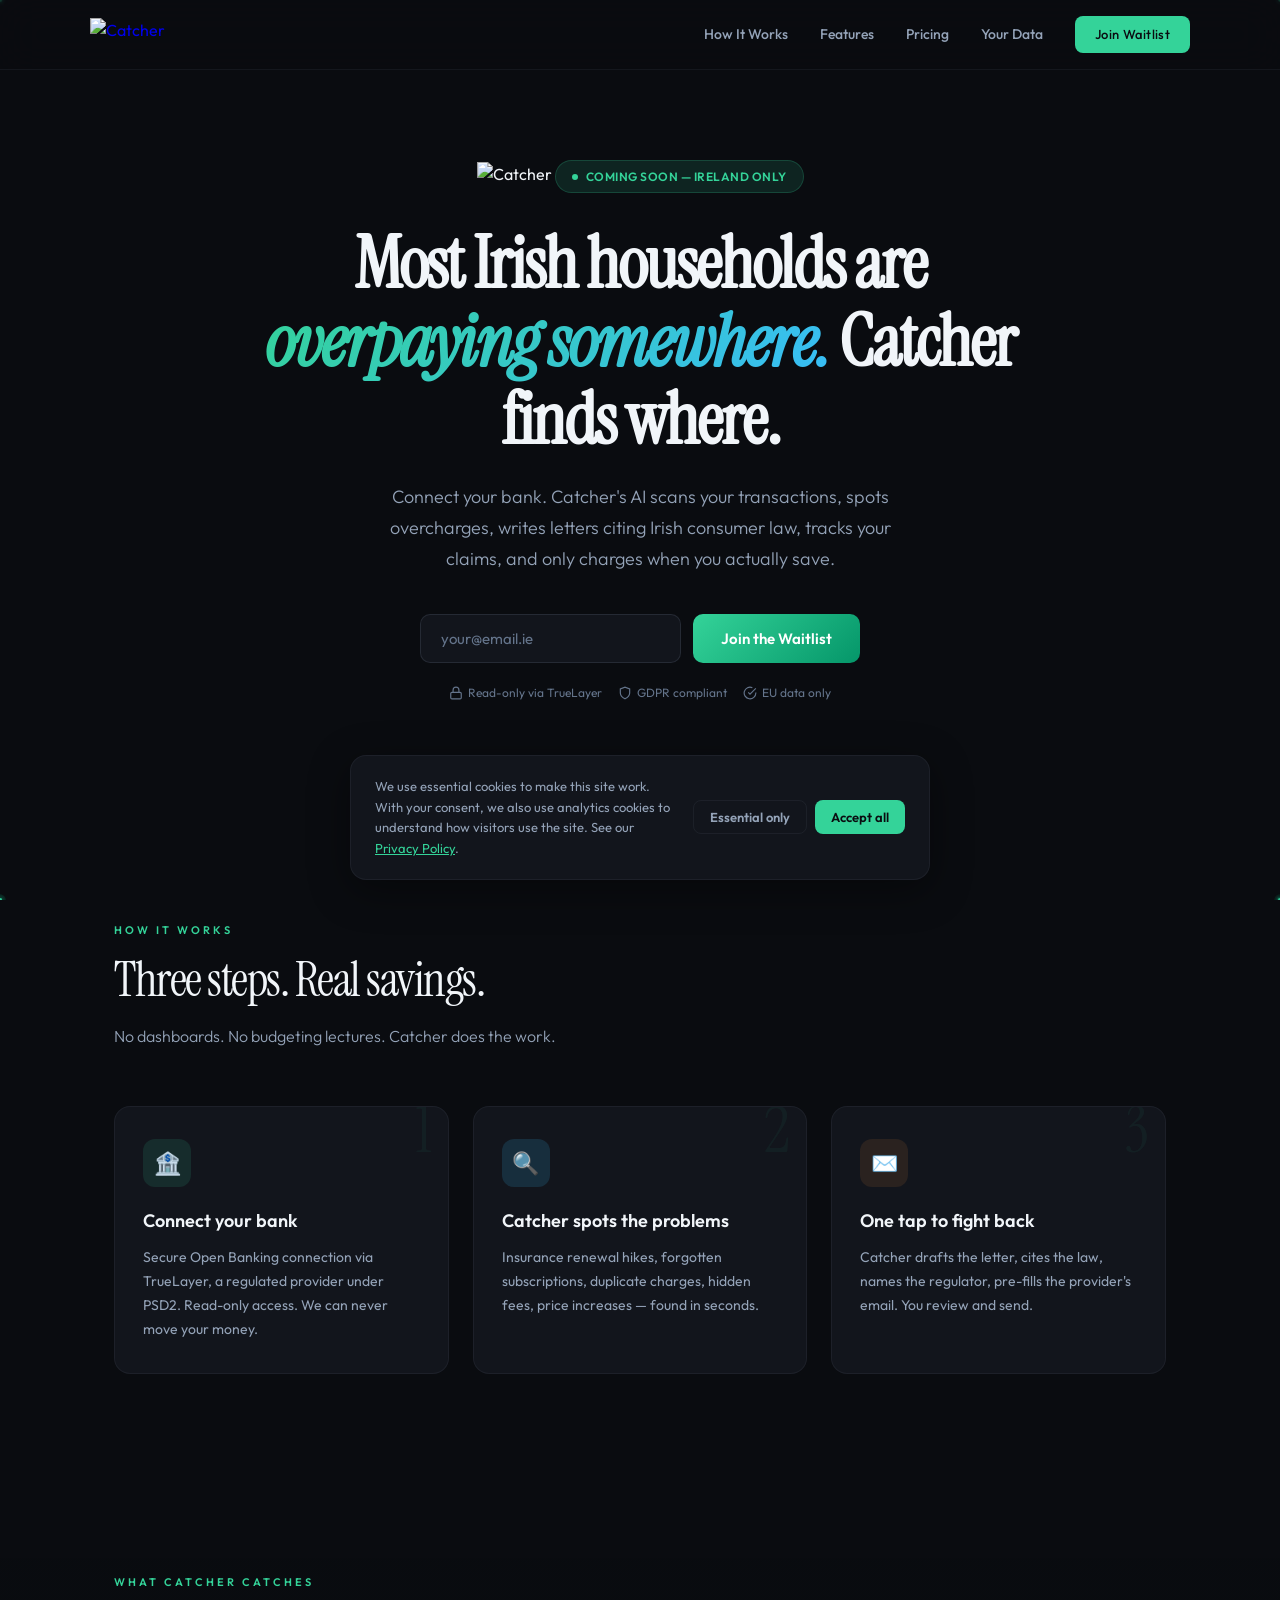
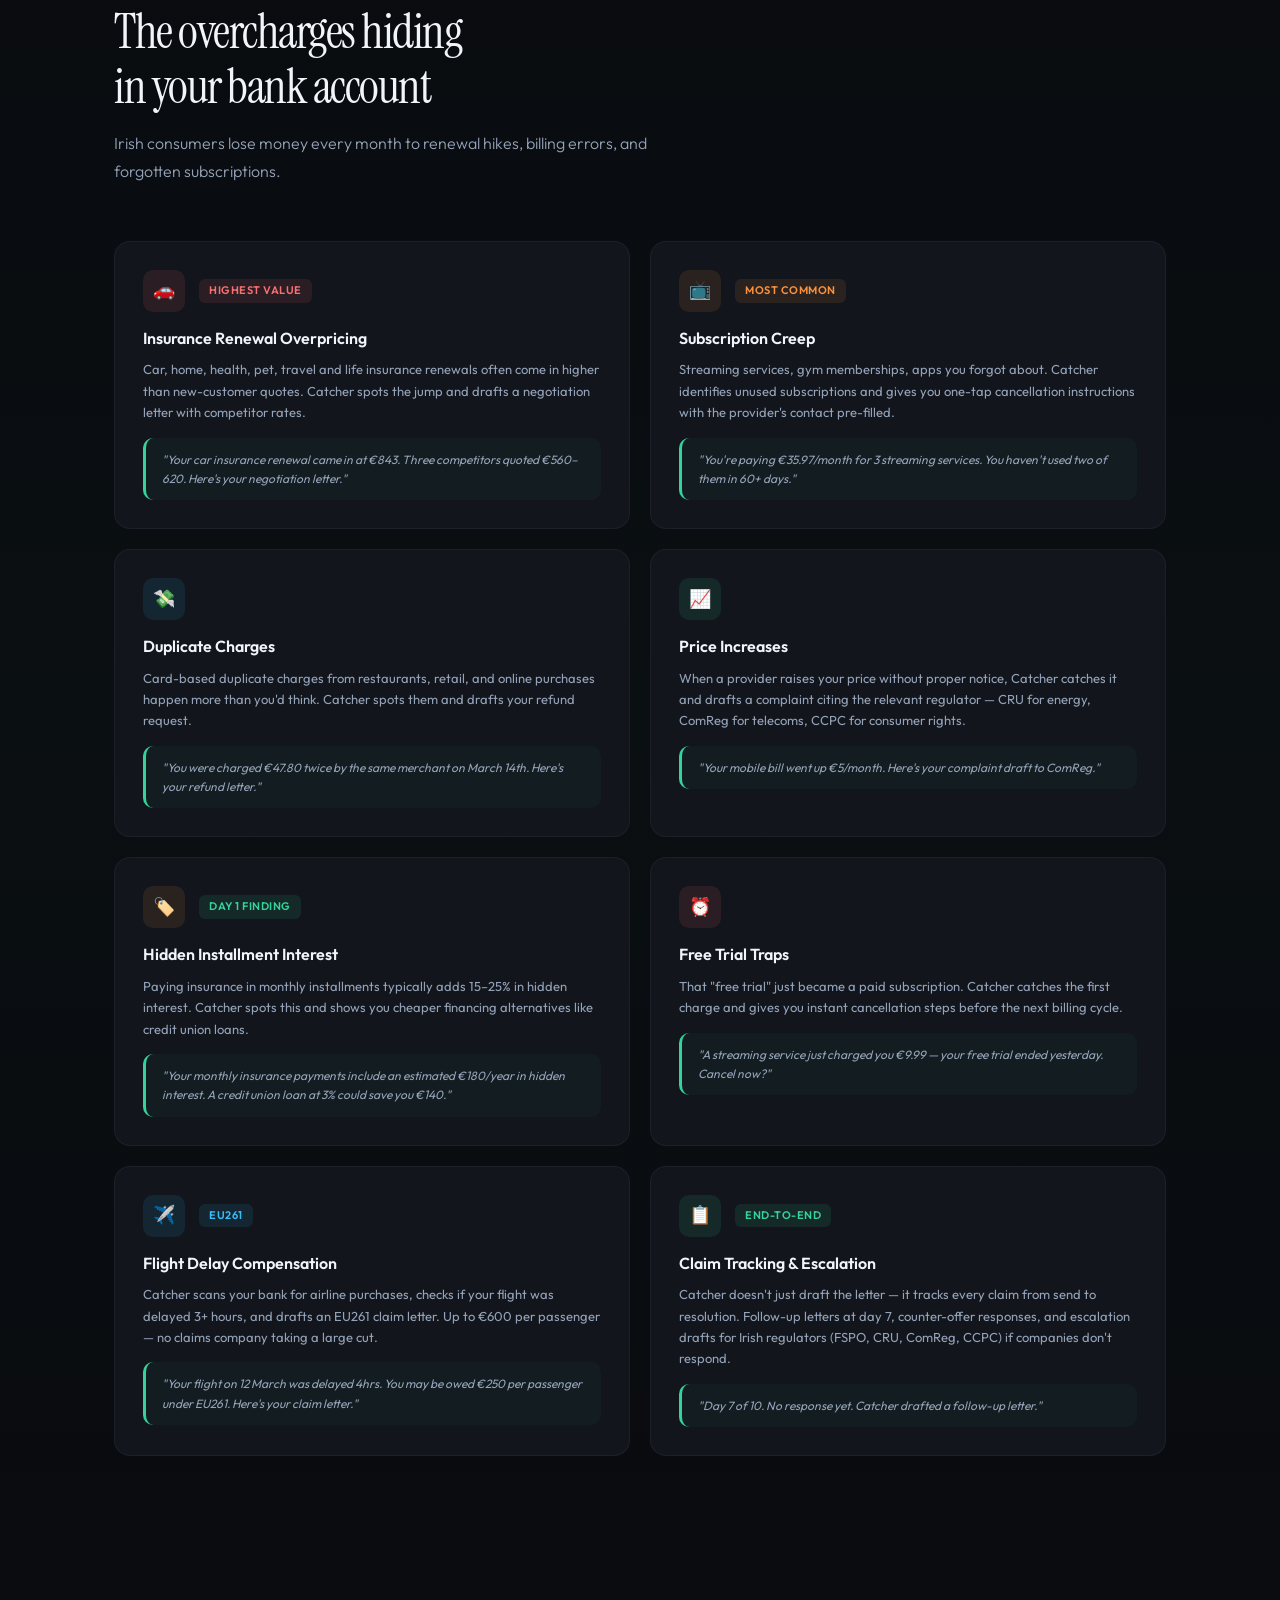
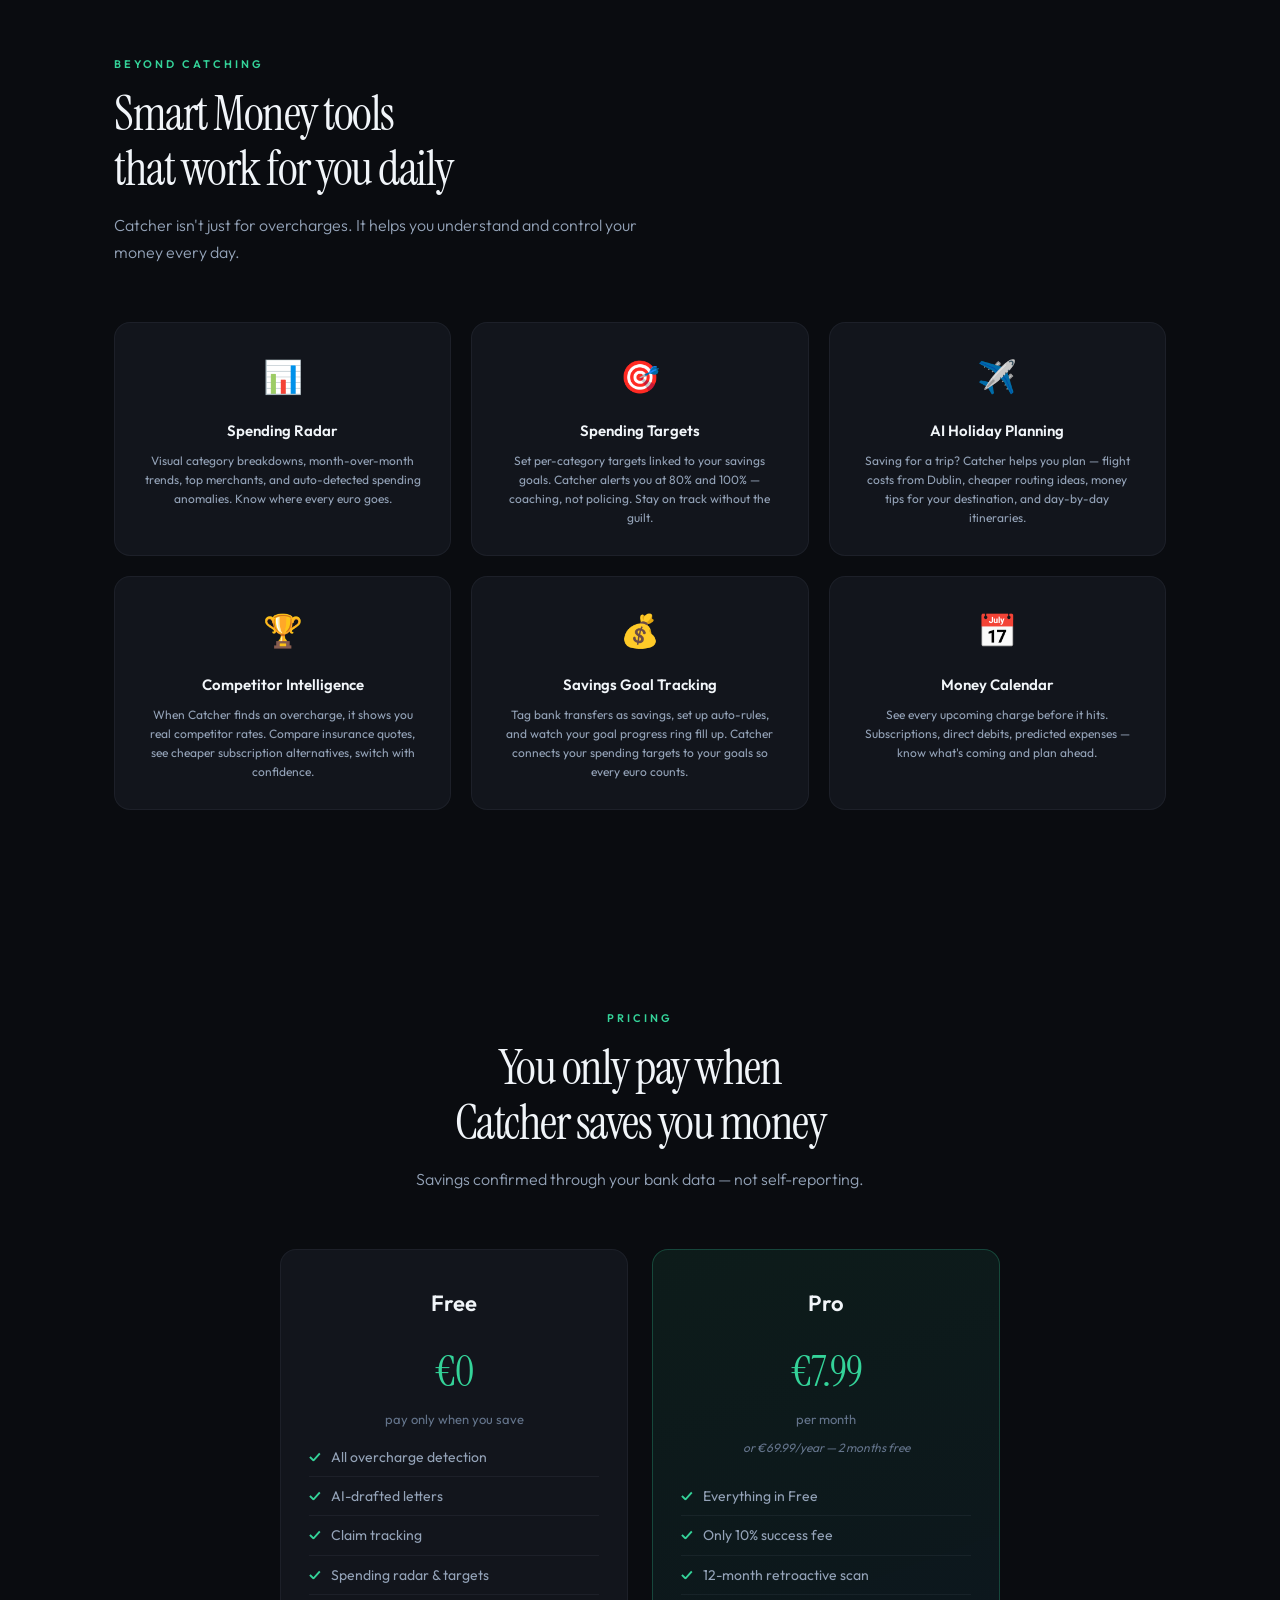
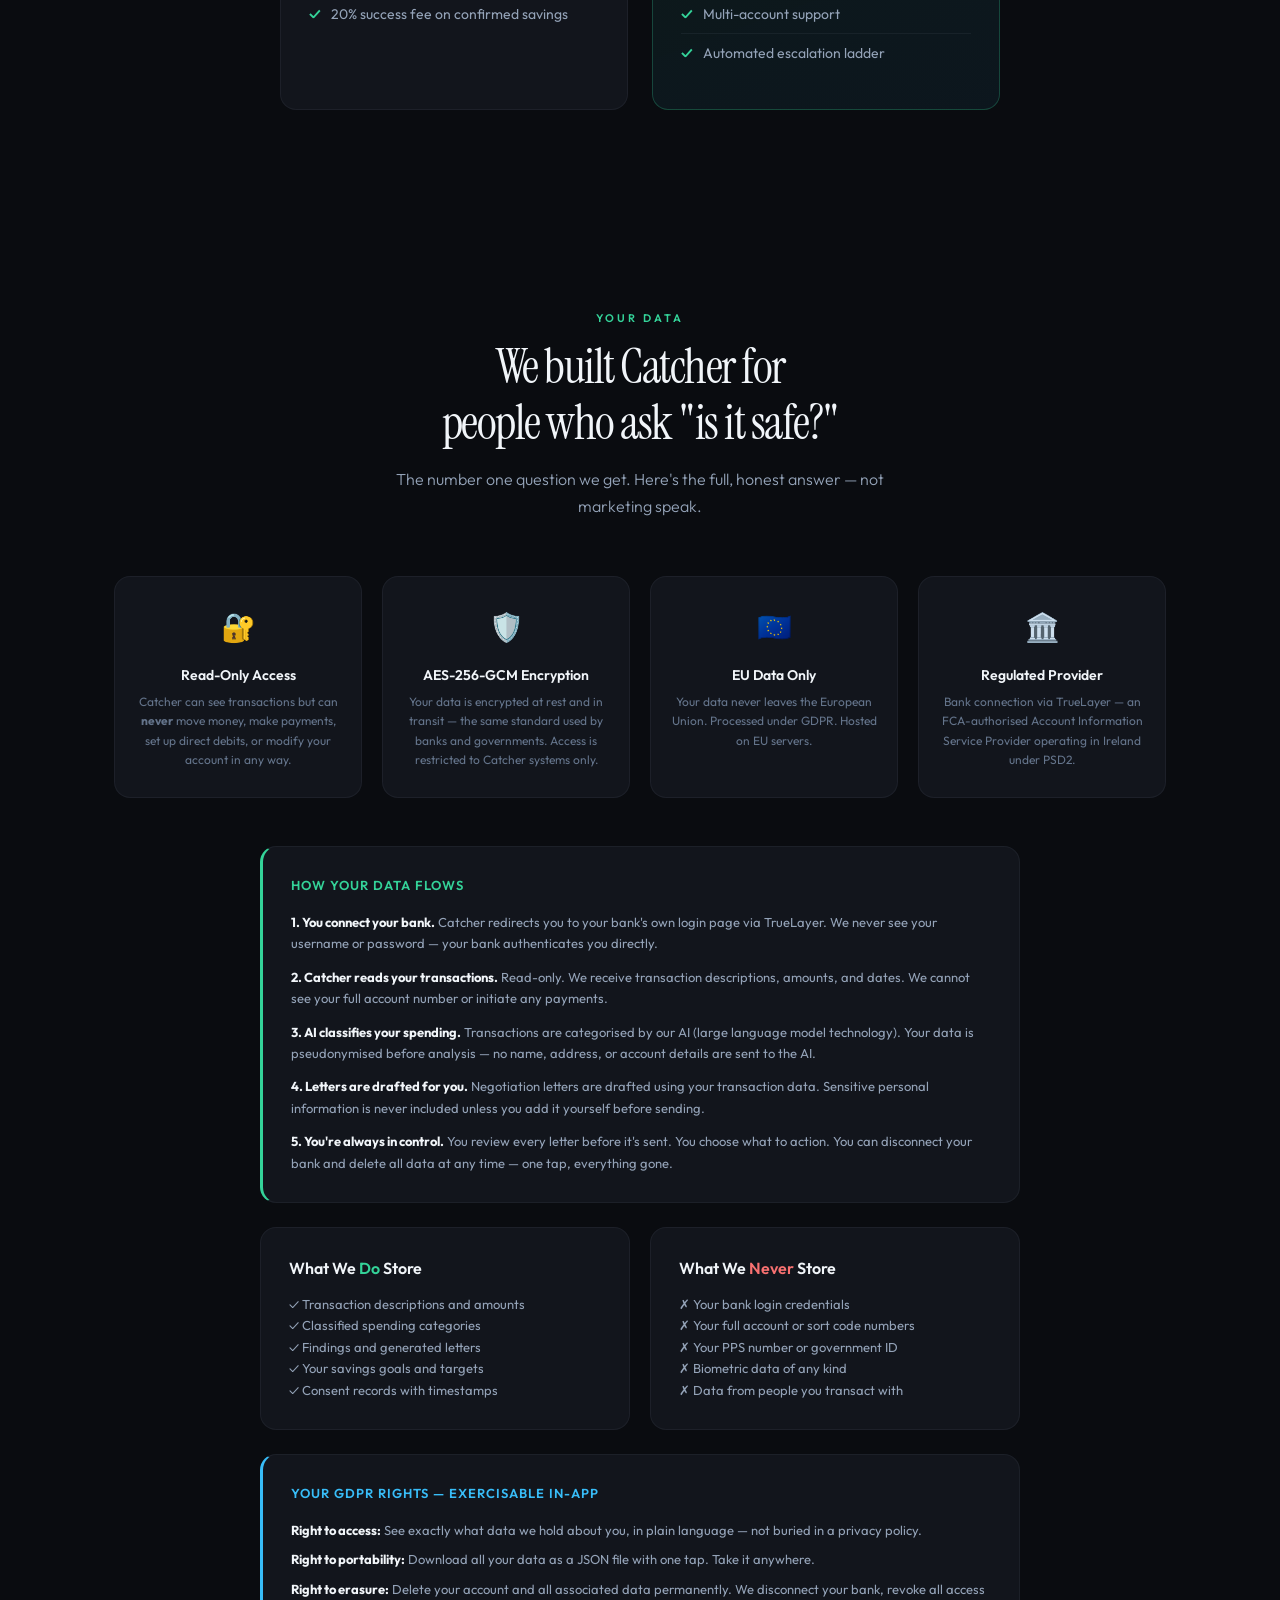
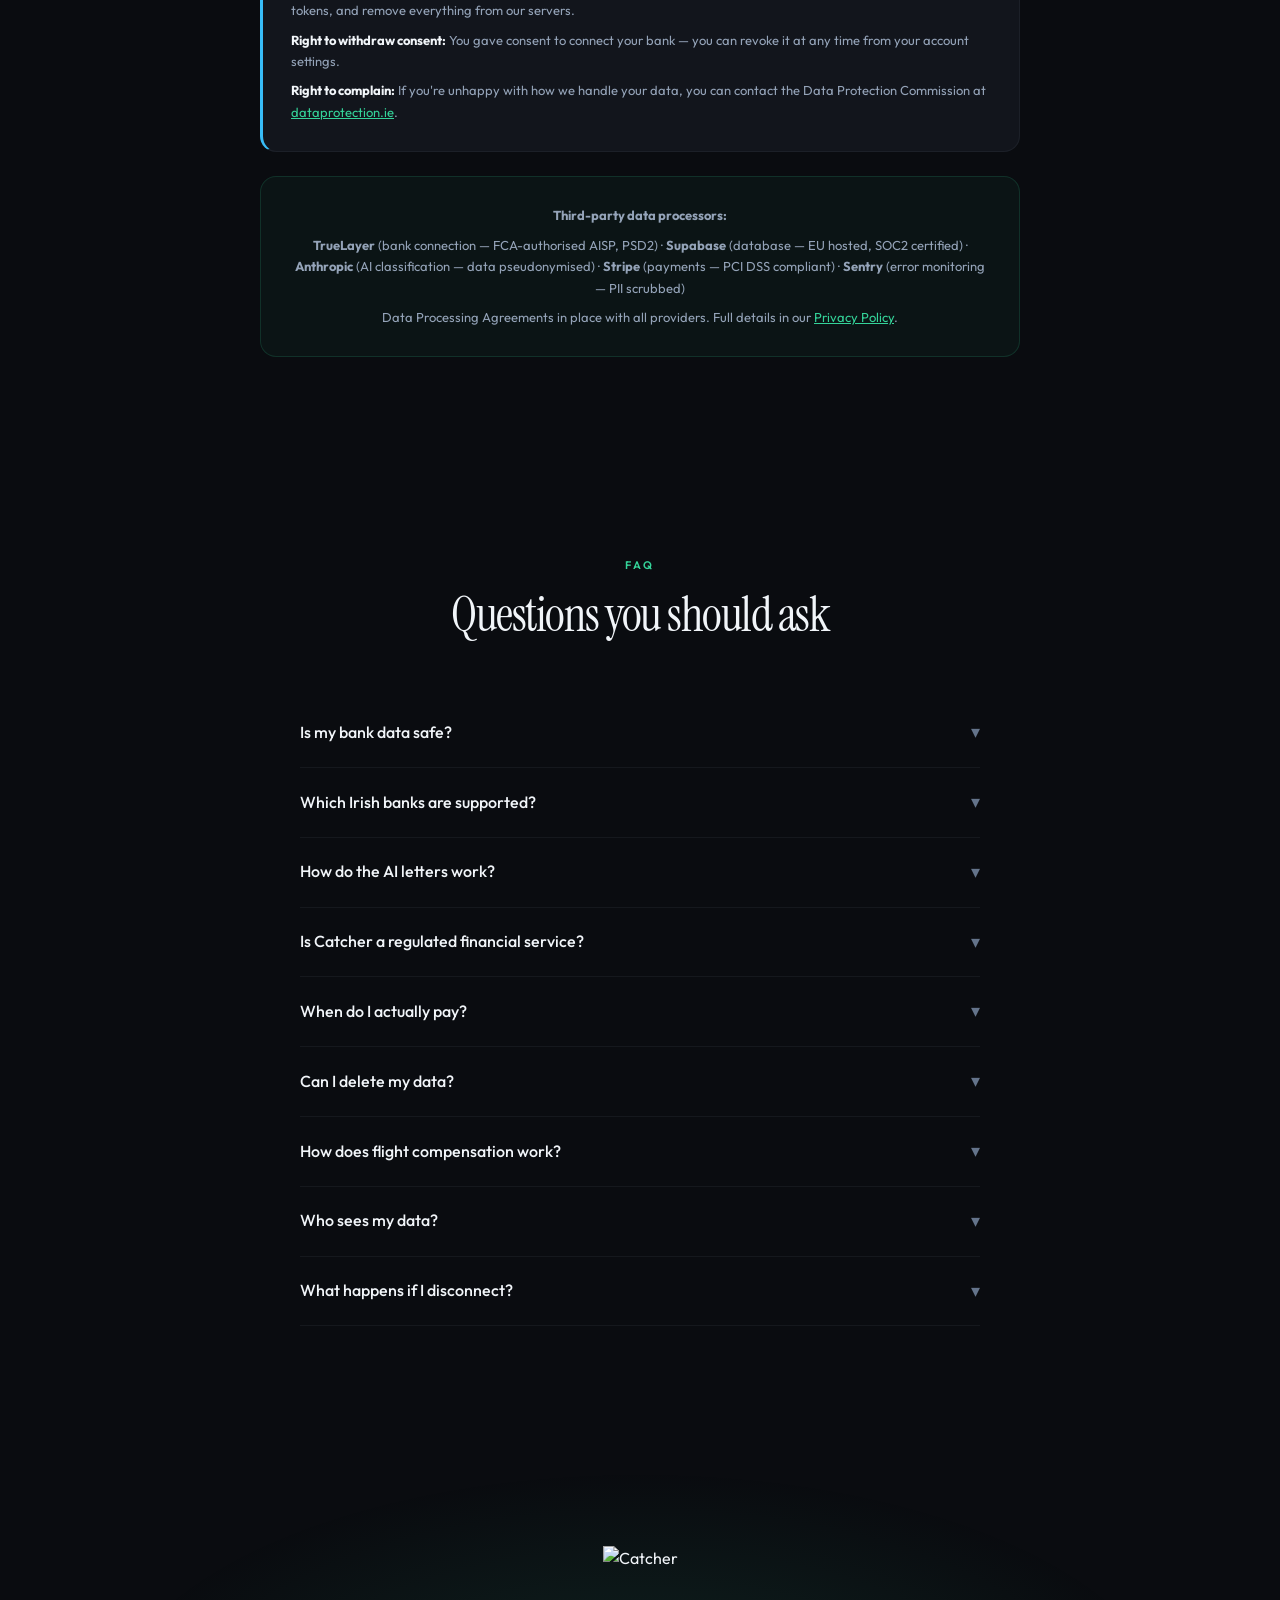
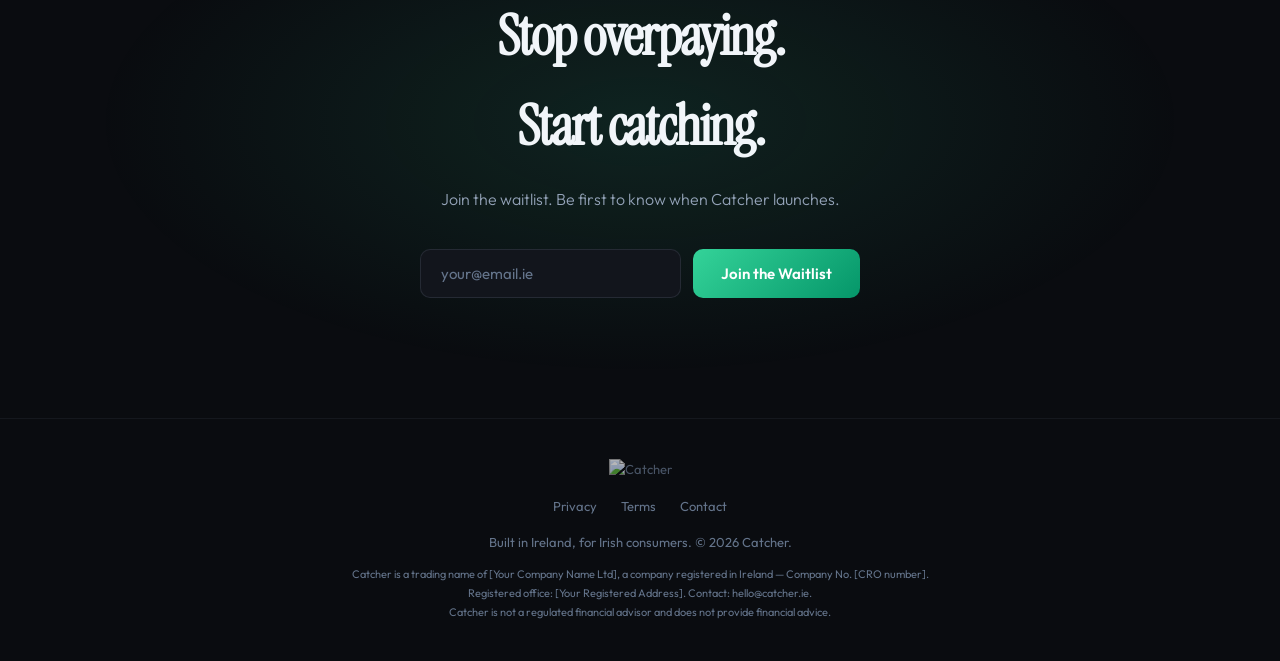
==== index.html @ 92951a0d "Update website HTML with regulatory copy cleanup and waitlist form" ====
<!DOCTYPE html>
<html lang="en-IE">
<head>
<meta charset="UTF-8">
<meta name="viewport" content="width=device-width, initial-scale=1.0">
<title>Catcher — Ireland's AI That Fights Your Overcharges</title>
<meta name="description" content="Catcher connects to your bank, finds where you're being overcharged, writes AI-powered letters citing Irish consumer law, and only charges when you save.">
<meta property="og:title" content="Catcher — Stop Overpaying. Start Catching.">
<meta property="og:description" content="Ireland's first AI financial advocacy app. Find overcharges. Fight back. Save money.">
<meta property="og:type" content="website">
<meta property="og:url" content="https://catcher.ie">
<link rel="preconnect" href="https://fonts.googleapis.com">
<link href="https://fonts.googleapis.com/css2?family=Instrument+Serif:ital@0;1&family=Outfit:wght@300;400;500;600;700&display=swap" rel="stylesheet">
<style>
:root {
  --bg: #0a0c10;
  --bg-card: #12151c;
  --bg-card-hover: #181c26;
  --accent: #38bdf8;
  --accent-glow: rgba(56, 189, 248, 0.15);
  --accent-dark: #0ea5e9;
  --green: #34d399;
  --green-glow: rgba(52, 211, 153, 0.12);
  --orange: #fb923c;
  --red: #f87171;
  --text: #f1f5f9;
  --text-mid: #94a3b8;
  --text-dim: #64748b;
  --border: rgba(148, 163, 184, 0.08);
  --serif: 'Instrument Serif', Georgia, serif;
  --sans: 'Outfit', -apple-system, sans-serif;
}
* { margin: 0; padding: 0; box-sizing: border-box; }
html { scroll-behavior: smooth; }
body {
  background: var(--bg);
  color: var(--text);
  font-family: var(--sans);
  line-height: 1.6;
  overflow-x: hidden;
  -webkit-font-smoothing: antialiased;
}

/* Constellation */
.constellation { position: fixed; top: 0; left: 0; width: 100%; height: 100%; pointer-events: none; z-index: 0; }
.constellation canvas { width: 100%; height: 100%; }

/* Layout */
.container { max-width: 1100px; margin: 0 auto; padding: 0 24px; position: relative; z-index: 1; }
section { padding: 100px 0; position: relative; }

/* Nav */
nav {
  position: fixed; top: 0; left: 0; right: 0; z-index: 100;
  padding: 16px 24px;
  background: rgba(10, 12, 16, 0.7);
  backdrop-filter: blur(20px); -webkit-backdrop-filter: blur(20px);
  border-bottom: 1px solid var(--border);
}
nav .inner { max-width: 1100px; margin: 0 auto; display: flex; align-items: center; justify-content: space-between; }
.logo { display: flex; align-items: center; gap: 10px; text-decoration: none; }
.logo img { height: 32px; width: auto; }
.logo span { color: var(--green); }
nav a.nav-link { color: var(--text-mid); text-decoration: none; font-size: 14px; font-weight: 500; transition: color 0.2s; }
nav a.nav-link:hover { color: var(--text); }
.nav-links { display: flex; gap: 32px; align-items: center; }
.nav-cta {
  background: var(--green); color: var(--bg) !important; padding: 8px 20px;
  border-radius: 8px; font-weight: 600; font-size: 13px !important; letter-spacing: 0.3px;
  transition: transform 0.2s, box-shadow 0.2s;
}
.nav-cta:hover { transform: translateY(-1px); box-shadow: 0 4px 20px var(--green-glow); }

/* Hero */
.hero { padding: 160px 0 120px; text-align: center; }
.hero-badge {
  display: inline-flex; align-items: center; gap: 8px;
  padding: 6px 16px; border-radius: 100px;
  background: var(--green-glow); border: 1px solid rgba(52,211,153,0.2);
  font-size: 12px; font-weight: 600; color: var(--green);
  letter-spacing: 0.5px; text-transform: uppercase; margin-bottom: 32px;
}
.hero-badge .dot { width: 6px; height: 6px; border-radius: 50%; background: var(--green); animation: pulse-dot 2s ease-in-out infinite; }
@keyframes pulse-dot { 0%, 100% { opacity: 1; } 50% { opacity: 0.4; } }
.hero h1 {
  font-family: var(--serif); font-size: clamp(40px, 6vw, 72px);
  line-height: 1.08; letter-spacing: -2px; color: var(--text);
  max-width: 800px; margin: 0 auto 24px;
}
.hero h1 em {
  font-style: italic;
  background: linear-gradient(135deg, var(--green), var(--accent));
  -webkit-background-clip: text; -webkit-text-fill-color: transparent; background-clip: text;
}
.hero-sub { font-size: 18px; color: var(--text-mid); max-width: 560px; margin: 0 auto 40px; line-height: 1.7; font-weight: 300; }
.hero-form { display: flex; gap: 12px; max-width: 440px; margin: 0 auto 20px; justify-content: center; }
.hero-form input {
  flex: 1; padding: 14px 20px; border-radius: 10px;
  border: 1px solid rgba(148,163,184,0.15); background: var(--bg-card);
  color: var(--text); font-family: var(--sans); font-size: 15px;
  outline: none; transition: border-color 0.2s;
}
.hero-form input::placeholder { color: var(--text-dim); }
.hero-form input:focus { border-color: var(--green); }
.hero-form button {
  padding: 14px 28px; border-radius: 10px; border: none;
  background: linear-gradient(135deg, var(--green), #059669);
  color: white; font-family: var(--sans); font-size: 15px; font-weight: 600;
  cursor: pointer; white-space: nowrap; transition: transform 0.15s, box-shadow 0.2s;
}
.hero-form button:hover { transform: translateY(-2px); box-shadow: 0 8px 30px var(--green-glow); }
.trust-line { font-size: 12px; color: var(--text-dim); display: flex; align-items: center; justify-content: center; gap: 16px; flex-wrap: wrap; }
.trust-line span { display: flex; align-items: center; gap: 5px; }
.trust-line svg { width: 14px; height: 14px; }
.hero-source { font-size: 11px; color: var(--text-dim); margin-top: 12px; }
.hero-source a { color: var(--text-dim); text-decoration: underline; }

/* Section headers */
.section-label { font-size: 11px; letter-spacing: 3px; text-transform: uppercase; color: var(--green); font-weight: 600; margin-bottom: 12px; }
.section-title { font-family: var(--serif); font-size: clamp(32px, 4vw, 48px); letter-spacing: -1.5px; line-height: 1.15; margin-bottom: 16px; }
.section-sub { font-size: 16px; color: var(--text-mid); max-width: 540px; line-height: 1.7; font-weight: 300; }

/* Steps */
.steps { display: grid; grid-template-columns: repeat(3, 1fr); gap: 24px; margin-top: 56px; }
.step {
  padding: 32px 28px; border-radius: 16px;
  background: var(--bg-card); border: 1px solid var(--border);
  position: relative; overflow: hidden; transition: transform 0.3s, border-color 0.3s;
}
.step:hover { transform: translateY(-4px); border-color: rgba(52,211,153,0.2); }
.step-num { font-family: var(--serif); font-size: 64px; color: rgba(52,211,153,0.06); position: absolute; top: -8px; right: 16px; line-height: 1; }
.step-icon { width: 48px; height: 48px; border-radius: 12px; display: flex; align-items: center; justify-content: center; margin-bottom: 20px; font-size: 22px; }
.step h3 { font-size: 18px; font-weight: 600; margin-bottom: 10px; }
.step p { font-size: 14px; color: var(--text-mid); line-height: 1.7; }

/* Feature grid */
.features-grid { display: grid; grid-template-columns: repeat(2, 1fr); gap: 20px; margin-top: 56px; }
.feature-card {
  padding: 28px; border-radius: 16px;
  background: var(--bg-card); border: 1px solid var(--border);
  transition: transform 0.3s, border-color 0.3s;
}
.feature-card:hover { transform: translateY(-3px); border-color: rgba(52,211,153,0.15); }
.feature-header { display: flex; align-items: center; gap: 14px; margin-bottom: 14px; }
.feature-icon {
  width: 42px; height: 42px; border-radius: 10px;
  display: flex; align-items: center; justify-content: center; font-size: 18px; flex-shrink: 0;
}
.feature-tag {
  font-size: 11px; font-weight: 600; letter-spacing: 0.5px;
  text-transform: uppercase; padding: 3px 10px; border-radius: 6px;
}
.feature-card h4 { font-size: 16px; font-weight: 600; margin-bottom: 8px; }
.feature-card p { font-size: 13px; color: var(--text-mid); line-height: 1.65; }
.feature-example {
  margin-top: 14px; padding: 12px 16px; border-radius: 10px;
  background: rgba(52,211,153,0.04); border-left: 3px solid var(--green);
  font-size: 12px; color: var(--text-mid); line-height: 1.6; font-style: italic;
}

/* Smart Money section */
.smart-grid { display: grid; grid-template-columns: repeat(3, 1fr); gap: 20px; margin-top: 56px; }
.smart-card {
  padding: 28px; border-radius: 16px; text-align: center;
  background: var(--bg-card); border: 1px solid var(--border);
  transition: transform 0.3s;
}
.smart-card:hover { transform: translateY(-3px); }
.smart-icon { font-size: 32px; margin-bottom: 16px; }
.smart-card h4 { font-size: 15px; font-weight: 600; margin-bottom: 8px; }
.smart-card p { font-size: 12px; color: var(--text-mid); line-height: 1.6; }

/* Pricing */
.model-section { text-align: center; }
.model-cards { display: grid; grid-template-columns: repeat(2, 1fr); gap: 24px; max-width: 720px; margin: 56px auto 0; }
.model-card {
  padding: 36px 28px; border-radius: 16px;
  border: 1px solid var(--border); text-align: center; transition: transform 0.3s;
}
.model-card.free { background: var(--bg-card); }
.model-card.pro {
  background: linear-gradient(160deg, rgba(52,211,153,0.08), rgba(56,189,248,0.06));
  border-color: rgba(52,211,153,0.25);
}
.model-card h3 { font-size: 22px; font-weight: 600; margin-bottom: 6px; }
.model-price { font-family: var(--serif); font-size: 42px; color: var(--green); margin: 16px 0 4px; letter-spacing: -1px; }
.model-price-sub { font-size: 13px; color: var(--text-dim); margin-bottom: 8px; }
.model-price-alt { font-size: 12px; color: var(--text-dim); margin-bottom: 20px; font-style: italic; }
.model-features { list-style: none; text-align: left; }
.model-features li {
  padding: 8px 0; font-size: 14px; color: var(--text-mid);
  display: flex; align-items: center; gap: 10px;
  border-bottom: 1px solid var(--border);
}
.model-features li:last-child { border: none; }
.check { color: var(--green); font-weight: bold; flex-shrink: 0; }

/* Security */
.security-grid { display: grid; grid-template-columns: repeat(4, 1fr); gap: 20px; margin-top: 56px; }
.sec-item {
  padding: 28px 20px; border-radius: 16px; text-align: center;
  background: var(--bg-card); border: 1px solid var(--border);
}
.sec-icon { font-size: 28px; margin-bottom: 14px; }
.sec-item h4 { font-size: 14px; font-weight: 600; margin-bottom: 6px; }
.sec-item p { font-size: 12px; color: var(--text-dim); line-height: 1.6; }

/* FAQ */
.faq-list { max-width: 680px; margin: 56px auto 0; }
.faq-item { border-bottom: 1px solid var(--border); cursor: pointer; }
.faq-q {
  padding: 20px 0; font-size: 16px; font-weight: 500;
  display: flex; justify-content: space-between; align-items: center;
}
.faq-q .arrow { color: var(--text-dim); transition: transform 0.3s; font-size: 18px; }
.faq-item.open .arrow { transform: rotate(180deg); }
.faq-a { max-height: 0; overflow: hidden; transition: max-height 0.4s ease; font-size: 14px; color: var(--text-mid); line-height: 1.7; }
.faq-item.open .faq-a { max-height: 300px; }
.faq-a-inner { padding: 0 0 20px; }

/* Final CTA */
.final-cta {
  text-align: center; padding: 120px 0;
  background: radial-gradient(ellipse at center, var(--green-glow), transparent 60%);
}
.final-cta h2 { font-family: var(--serif); font-size: clamp(36px, 5vw, 56px); letter-spacing: -2px; margin-bottom: 16px; }
.final-cta p { font-size: 16px; color: var(--text-mid); margin-bottom: 36px; font-weight: 300; }

/* Footer */
footer { padding: 40px 0; border-top: 1px solid var(--border); text-align: center; font-size: 13px; color: var(--text-dim); }
footer a { color: var(--text-dim); text-decoration: none; }
footer a:hover { color: var(--text); }
.footer-links { display: flex; gap: 24px; justify-content: center; margin-bottom: 16px; }
.footer-legal { font-size: 11px; color: var(--text-dim); margin-top: 12px; line-height: 1.7; }

/* Cookie banner */
.cookie-banner {
  position: fixed; bottom: 20px; left: 20px; right: 20px;
  max-width: 580px; margin: 0 auto;
  background: var(--bg-card); border: 1px solid var(--border);
  border-radius: 16px; padding: 20px 24px;
  display: flex; align-items: center; gap: 16px; flex-wrap: wrap;
  z-index: 200; box-shadow: 0 10px 40px rgba(0,0,0,0.4);
}
.cookie-banner p { font-size: 13px; color: var(--text-mid); flex: 1; min-width: 240px; line-height: 1.6; }
.cookie-banner a { color: var(--green); text-decoration: underline; }
.cookie-buttons { display: flex; gap: 8px; }
.cookie-btn {
  padding: 8px 16px; border-radius: 8px; border: none;
  font-family: var(--sans); font-size: 13px; font-weight: 600; cursor: pointer;
  transition: opacity 0.2s;
}
.cookie-btn.accept { background: var(--green); color: var(--bg); }
.cookie-btn.decline { background: transparent; color: var(--text-mid); border: 1px solid var(--border); }
.cookie-btn:hover { opacity: 0.85; }
.cookie-banner.hidden { display: none; }

/* Responsive */
@media (max-width: 768px) {
  .steps, .smart-grid { grid-template-columns: 1fr; }
  .features-grid { grid-template-columns: 1fr; }
  .model-cards { grid-template-columns: 1fr; max-width: 400px; }
  .security-grid { grid-template-columns: repeat(2, 1fr); }
  .hero-form { flex-direction: column; }
  .nav-links .nav-link:not(.nav-cta) { display: none; }
  section { padding: 72px 0; }
}
@media (max-width: 480px) {
  .security-grid { grid-template-columns: 1fr; }
}

/* Animations */
.fade-up { opacity: 0; transform: translateY(24px); transition: opacity 0.6s ease, transform 0.6s ease; }
.fade-up.visible { opacity: 1; transform: translateY(0); }
</style>
</head>
<body>

<div class="constellation"><canvas id="constellation"></canvas></div>

<!-- Nav -->
<nav>
  <div class="inner">
    <a href="#" class="logo"><img src="logo.png" alt="Catcher"></a>
    <div class="nav-links">
      <a href="#how" class="nav-link">How It Works</a>
      <a href="#features" class="nav-link">Features</a>
      <a href="#pricing" class="nav-link">Pricing</a>
      <a href="#privacy" class="nav-link">Your Data</a>
      <a href="#waitlist" class="nav-link nav-cta">Join Waitlist</a>
    </div>
  </div>
</nav>

<!-- Hero -->
<section class="hero">
  <div class="container">
    <img src="logo.png" alt="Catcher" style="height:48px;width:auto;margin-bottom:24px;" class="fade-up">
    <div class="hero-badge fade-up"><span class="dot"></span> Coming Soon — Ireland Only</div>
    <h1 class="fade-up" style="transition-delay:0.1s">Most Irish households are <em>overpaying somewhere.</em> Catcher finds where.</h1>
    <p class="hero-sub fade-up" style="transition-delay:0.2s">
      Connect your bank. Catcher's AI scans your transactions, spots overcharges,
      writes letters citing Irish consumer law, tracks your claims,
      and only charges when you actually save.
    </p>
    <form class="hero-form fade-up" style="transition-delay:0.3s" id="waitlist" onsubmit="handleSubmit(event)">
      <input type="email" name="email" placeholder="your@email.ie" required>
      <button type="submit">Join the Waitlist</button>
    </form>
    <div class="trust-line fade-up" style="transition-delay:0.4s">
      <span>
        <svg viewBox="0 0 24 24" fill="none" stroke="currentColor" stroke-width="2"><rect x="3" y="11" width="18" height="11" rx="2"/><path d="M7 11V7a5 5 0 0 1 10 0v4"/></svg>
        Read-only via TrueLayer
      </span>
      <span>
        <svg viewBox="0 0 24 24" fill="none" stroke="currentColor" stroke-width="2"><path d="M12 22s8-4 8-10V5l-8-3-8 3v7c0 6 8 10 8 10z"/></svg>
        GDPR compliant
      </span>
      <span>
        <svg viewBox="0 0 24 24" fill="none" stroke="currentColor" stroke-width="2"><path d="M22 11.08V12a10 10 0 1 1-5.93-9.14"/><polyline points="22 4 12 14.01 9 11.01"/></svg>
        EU data only
      </span>
    </div>
  </div>
</section>

<!-- How It Works -->
<section id="how">
  <div class="container">
    <div class="section-label fade-up">How It Works</div>
    <div class="section-title fade-up">Three steps. Real savings.</div>
    <p class="section-sub fade-up">No dashboards. No budgeting lectures. Catcher does the work.</p>
    <div class="steps">
      <div class="step fade-up">
        <div class="step-num">1</div>
        <div class="step-icon" style="background:var(--green-glow);color:var(--green);">🏦</div>
        <h3>Connect your bank</h3>
        <p>Secure Open Banking connection via TrueLayer, a regulated provider under PSD2. Read-only access. We can never move your money.</p>
      </div>
      <div class="step fade-up" style="transition-delay:0.1s">
        <div class="step-num">2</div>
        <div class="step-icon" style="background:var(--accent-glow);color:var(--accent);">🔍</div>
        <h3>Catcher spots the problems</h3>
        <p>Insurance renewal hikes, forgotten subscriptions, duplicate charges, hidden fees, price increases — found in seconds.</p>
      </div>
      <div class="step fade-up" style="transition-delay:0.2s">
        <div class="step-num">3</div>
        <div class="step-icon" style="background:rgba(251,146,60,0.1);color:var(--orange);">✉️</div>
        <h3>One tap to fight back</h3>
        <p>Catcher drafts the letter, cites the law, names the regulator, pre-fills the provider's email. You review and send.</p>
      </div>
    </div>
  </div>
</section>

<!-- Features -->
<section id="features" style="background:linear-gradient(180deg,transparent,rgba(52,211,153,0.02),transparent);">
  <div class="container">
    <div class="section-label fade-up">What Catcher Catches</div>
    <div class="section-title fade-up">The overcharges hiding<br>in your bank account</div>
    <p class="section-sub fade-up">Irish consumers lose money every month to renewal hikes, billing errors, and forgotten subscriptions.</p>
    <div class="features-grid">
      <div class="feature-card fade-up">
        <div class="feature-header">
          <div class="feature-icon" style="background:rgba(248,113,113,0.1);color:var(--red);">🚗</div>
          <span class="feature-tag" style="background:rgba(248,113,113,0.1);color:var(--red);">Highest Value</span>
        </div>
        <h4>Insurance Renewal Overpricing</h4>
        <p>Car, home, health, pet, travel and life insurance renewals often come in higher than new-customer quotes. Catcher spots the jump and drafts a negotiation letter with competitor rates.</p>
        <div class="feature-example">"Your car insurance renewal came in at €843. Three competitors quoted €560–620. Here's your negotiation letter."</div>
      </div>
      <div class="feature-card fade-up" style="transition-delay:0.1s">
        <div class="feature-header">
          <div class="feature-icon" style="background:rgba(251,146,60,0.1);color:var(--orange);">📺</div>
          <span class="feature-tag" style="background:rgba(251,146,60,0.1);color:var(--orange);">Most Common</span>
        </div>
        <h4>Subscription Creep</h4>
        <p>Streaming services, gym memberships, apps you forgot about. Catcher identifies unused subscriptions and gives you one-tap cancellation instructions with the provider's contact pre-filled.</p>
        <div class="feature-example">"You're paying €35.97/month for 3 streaming services. You haven't used two of them in 60+ days."</div>
      </div>
      <div class="feature-card fade-up">
        <div class="feature-header">
          <div class="feature-icon" style="background:rgba(56,189,248,0.1);color:var(--accent);">💸</div>
        </div>
        <h4>Duplicate Charges</h4>
        <p>Card-based duplicate charges from restaurants, retail, and online purchases happen more than you'd think. Catcher spots them and drafts your refund request.</p>
        <div class="feature-example">"You were charged €47.80 twice by the same merchant on March 14th. Here's your refund letter."</div>
      </div>
      <div class="feature-card fade-up" style="transition-delay:0.1s">
        <div class="feature-header">
          <div class="feature-icon" style="background:rgba(52,211,153,0.1);color:var(--green);">📈</div>
        </div>
        <h4>Price Increases</h4>
        <p>When a provider raises your price without proper notice, Catcher catches it and drafts a complaint citing the relevant regulator — CRU for energy, ComReg for telecoms, CCPC for consumer rights.</p>
        <div class="feature-example">"Your mobile bill went up €5/month. Here's your complaint draft to ComReg."</div>
      </div>
      <div class="feature-card fade-up">
        <div class="feature-header">
          <div class="feature-icon" style="background:rgba(251,146,60,0.1);color:var(--orange);">🏷️</div>
          <span class="feature-tag" style="background:rgba(52,211,153,0.1);color:var(--green);">Day 1 Finding</span>
        </div>
        <h4>Hidden Installment Interest</h4>
        <p>Paying insurance in monthly installments typically adds 15–25% in hidden interest. Catcher spots this and shows you cheaper financing alternatives like credit union loans.</p>
        <div class="feature-example">"Your monthly insurance payments include an estimated €180/year in hidden interest. A credit union loan at 3% could save you €140."</div>
      </div>
      <div class="feature-card fade-up" style="transition-delay:0.1s">
        <div class="feature-header">
          <div class="feature-icon" style="background:rgba(248,113,113,0.1);color:var(--red);">⏰</div>
        </div>
        <h4>Free Trial Traps</h4>
        <p>That "free trial" just became a paid subscription. Catcher catches the first charge and gives you instant cancellation steps before the next billing cycle.</p>
        <div class="feature-example">"A streaming service just charged you €9.99 — your free trial ended yesterday. Cancel now?"</div>
      </div>
      <div class="feature-card fade-up">
        <div class="feature-header">
          <div class="feature-icon" style="background:rgba(56,189,248,0.1);color:var(--accent);">✈️</div>
          <span class="feature-tag" style="background:rgba(56,189,248,0.1);color:var(--accent);">EU261</span>
        </div>
        <h4>Flight Delay Compensation</h4>
        <p>Catcher scans your bank for airline purchases, checks if your flight was delayed 3+ hours, and drafts an EU261 claim letter. Up to €600 per passenger — no claims company taking a large cut.</p>
        <div class="feature-example">"Your flight on 12 March was delayed 4hrs. You may be owed €250 per passenger under EU261. Here's your claim letter."</div>
      </div>
      <div class="feature-card fade-up" style="transition-delay:0.1s">
        <div class="feature-header">
          <div class="feature-icon" style="background:rgba(52,211,153,0.1);color:var(--green);">📋</div>
          <span class="feature-tag" style="background:rgba(52,211,153,0.1);color:var(--green);">End-to-End</span>
        </div>
        <h4>Claim Tracking & Escalation</h4>
        <p>Catcher doesn't just draft the letter — it tracks every claim from send to resolution. Follow-up letters at day 7, counter-offer responses, and escalation drafts for Irish regulators (FSPO, CRU, ComReg, CCPC) if companies don't respond.</p>
        <div class="feature-example">"Day 7 of 10. No response yet. Catcher drafted a follow-up letter."</div>
      </div>
    </div>
  </div>
</section>

<!-- Smart Money -->
<section>
  <div class="container">
    <div class="section-label fade-up">Beyond Catching</div>
    <div class="section-title fade-up">Smart Money tools<br>that work for you daily</div>
    <p class="section-sub fade-up">Catcher isn't just for overcharges. It helps you understand and control your money every day.</p>
    <div class="smart-grid">
      <div class="smart-card fade-up">
        <div class="smart-icon">📊</div>
        <h4>Spending Radar</h4>
        <p>Visual category breakdowns, month-over-month trends, top merchants, and auto-detected spending anomalies. Know where every euro goes.</p>
      </div>
      <div class="smart-card fade-up" style="transition-delay:0.1s">
        <div class="smart-icon">🎯</div>
        <h4>Spending Targets</h4>
        <p>Set per-category targets linked to your savings goals. Catcher alerts you at 80% and 100% — coaching, not policing. Stay on track without the guilt.</p>
      </div>
      <div class="smart-card fade-up" style="transition-delay:0.2s">
        <div class="smart-icon">✈️</div>
        <h4>AI Holiday Planning</h4>
        <p>Saving for a trip? Catcher helps you plan — flight costs from Dublin, cheaper routing ideas, money tips for your destination, and day-by-day itineraries.</p>
      </div>
      <div class="smart-card fade-up">
        <div class="smart-icon">🏆</div>
        <h4>Competitor Intelligence</h4>
        <p>When Catcher finds an overcharge, it shows you real competitor rates. Compare insurance quotes, see cheaper subscription alternatives, switch with confidence.</p>
      </div>
      <div class="smart-card fade-up" style="transition-delay:0.1s">
        <div class="smart-icon">💰</div>
        <h4>Savings Goal Tracking</h4>
        <p>Tag bank transfers as savings, set up auto-rules, and watch your goal progress ring fill up. Catcher connects your spending targets to your goals so every euro counts.</p>
      </div>
      <div class="smart-card fade-up" style="transition-delay:0.2s">
        <div class="smart-icon">📅</div>
        <h4>Money Calendar</h4>
        <p>See every upcoming charge before it hits. Subscriptions, direct debits, predicted expenses — know what's coming and plan ahead.</p>
      </div>
    </div>
  </div>
</section>

<!-- Pricing -->
<section id="pricing" class="model-section">
  <div class="container">
    <div class="section-label fade-up">Pricing</div>
    <div class="section-title fade-up">You only pay when<br>Catcher saves you money</div>
    <p class="section-sub fade-up" style="margin:0 auto;">Savings confirmed through your bank data — not self-reporting.</p>
    <div class="model-cards">
      <div class="model-card free fade-up">
        <h3>Free</h3>
        <div class="model-price">€0</div>
        <div class="model-price-sub">pay only when you save</div>
        <ul class="model-features">
          <li><span class="check">✓</span> All overcharge detection</li>
          <li><span class="check">✓</span> AI-drafted letters</li>
          <li><span class="check">✓</span> Claim tracking</li>
          <li><span class="check">✓</span> Spending radar & targets</li>
          <li><span class="check">✓</span> 20% success fee on confirmed savings</li>
        </ul>
      </div>
      <div class="model-card pro fade-up" style="transition-delay:0.1s">
        <h3>Pro</h3>
        <div class="model-price">€7.99</div>
        <div class="model-price-sub">per month</div>
        <div class="model-price-alt">or €69.99/year — 2 months free</div>
        <ul class="model-features">
          <li><span class="check">✓</span> Everything in Free</li>
          <li><span class="check">✓</span> Only 10% success fee</li>
          <li><span class="check">✓</span> 12-month retroactive scan</li>
          <li><span class="check">✓</span> Multi-account support</li>
          <li><span class="check">✓</span> Automated escalation ladder</li>
        </ul>
      </div>
    </div>
  </div>
</section>

<!-- Security & Privacy -->
<section id="privacy">
  <div class="container">
    <div style="text-align:center;">
      <div class="section-label fade-up">Your Data</div>
      <div class="section-title fade-up">We built Catcher for<br>people who ask "is it safe?"</div>
      <p class="section-sub fade-up" style="margin:0 auto;">The number one question we get. Here's the full, honest answer — not marketing speak.</p>
    </div>
    <div class="security-grid">
      <div class="sec-item fade-up">
        <div class="sec-icon">🔐</div>
        <h4>Read-Only Access</h4>
        <p>Catcher can see transactions but can <strong>never</strong> move money, make payments, set up direct debits, or modify your account in any way.</p>
      </div>
      <div class="sec-item fade-up" style="transition-delay:0.1s">
        <div class="sec-icon">🛡️</div>
        <h4>AES-256-GCM Encryption</h4>
        <p>Your data is encrypted at rest and in transit — the same standard used by banks and governments. Access is restricted to Catcher systems only.</p>
      </div>
      <div class="sec-item fade-up" style="transition-delay:0.2s">
        <div class="sec-icon">🇪🇺</div>
        <h4>EU Data Only</h4>
        <p>Your data never leaves the European Union. Processed under GDPR. Hosted on EU servers.</p>
      </div>
      <div class="sec-item fade-up" style="transition-delay:0.3s">
        <div class="sec-icon">🏛️</div>
        <h4>Regulated Provider</h4>
        <p>Bank connection via TrueLayer — an FCA-authorised Account Information Service Provider operating in Ireland under PSD2.</p>
      </div>
    </div>

    <!-- Detailed Privacy Section -->
    <div style="max-width:760px;margin:48px auto 0;">
      <div class="feature-card fade-up" style="border-left:3px solid var(--green);">
        <h4 style="color:var(--green);font-size:13px;letter-spacing:1px;text-transform:uppercase;margin-bottom:16px;">How Your Data Flows</h4>
        <div style="font-size:14px;color:var(--text-mid);line-height:1.8;">
          <p style="margin-bottom:12px;"><strong style="color:var(--text);">1. You connect your bank.</strong> Catcher redirects you to your bank's own login page via TrueLayer. We never see your username or password — your bank authenticates you directly.</p>
          <p style="margin-bottom:12px;"><strong style="color:var(--text);">2. Catcher reads your transactions.</strong> Read-only. We receive transaction descriptions, amounts, and dates. We cannot see your full account number or initiate any payments.</p>
          <p style="margin-bottom:12px;"><strong style="color:var(--text);">3. AI classifies your spending.</strong> Transactions are categorised by our AI (large language model technology). Your data is pseudonymised before analysis — no name, address, or account details are sent to the AI.</p>
          <p style="margin-bottom:12px;"><strong style="color:var(--text);">4. Letters are drafted for you.</strong> Negotiation letters are drafted using your transaction data. Sensitive personal information is never included unless you add it yourself before sending.</p>
          <p style="margin-bottom:0;"><strong style="color:var(--text);">5. You're always in control.</strong> You review every letter before it's sent. You choose what to action. You can disconnect your bank and delete all data at any time — one tap, everything gone.</p>
        </div>
      </div>

      <div style="display:grid;grid-template-columns:1fr 1fr;gap:20px;margin-top:24px;">
        <div class="feature-card fade-up">
          <h4 style="margin-bottom:12px;">What We <span style="color:var(--green);">Do</span> Store</h4>
          <div style="font-size:13px;color:var(--text-mid);line-height:1.8;">
            <p>✓ Transaction descriptions and amounts</p>
            <p>✓ Classified spending categories</p>
            <p>✓ Findings and generated letters</p>
            <p>✓ Your savings goals and targets</p>
            <p>✓ Consent records with timestamps</p>
          </div>
        </div>
        <div class="feature-card fade-up" style="transition-delay:0.1s">
          <h4 style="margin-bottom:12px;">What We <span style="color:var(--red);">Never</span> Store</h4>
          <div style="font-size:13px;color:var(--text-mid);line-height:1.8;">
            <p>✗ Your bank login credentials</p>
            <p>✗ Your full account or sort code numbers</p>
            <p>✗ Your PPS number or government ID</p>
            <p>✗ Biometric data of any kind</p>
            <p>✗ Data from people you transact with</p>
          </div>
        </div>
      </div>

      <div class="feature-card fade-up" style="margin-top:24px;border-left:3px solid var(--accent);">
        <h4 style="color:var(--accent);font-size:13px;letter-spacing:1px;text-transform:uppercase;margin-bottom:16px;">Your GDPR Rights — Exercisable In-App</h4>
        <div style="font-size:14px;color:var(--text-mid);line-height:1.8;">
          <p style="margin-bottom:8px;"><strong style="color:var(--text);">Right to access:</strong> See exactly what data we hold about you, in plain language — not buried in a privacy policy.</p>
          <p style="margin-bottom:8px;"><strong style="color:var(--text);">Right to portability:</strong> Download all your data as a JSON file with one tap. Take it anywhere.</p>
          <p style="margin-bottom:8px;"><strong style="color:var(--text);">Right to erasure:</strong> Delete your account and all associated data permanently. We disconnect your bank, revoke all access tokens, and remove everything from our servers.</p>
          <p style="margin-bottom:8px;"><strong style="color:var(--text);">Right to withdraw consent:</strong> You gave consent to connect your bank — you can revoke it at any time from your account settings.</p>
          <p style="margin-bottom:0;"><strong style="color:var(--text);">Right to complain:</strong> If you're unhappy with how we handle your data, you can contact the Data Protection Commission at <a href="https://dataprotection.ie" style="color:var(--green);">dataprotection.ie</a>.</p>
        </div>
      </div>

      <div class="feature-card fade-up" style="margin-top:24px;background:rgba(52,211,153,0.04);border:1px solid rgba(52,211,153,0.15);">
        <div style="text-align:center;font-size:15px;color:var(--text);line-height:1.7;">
          <p style="margin-bottom:8px;"><strong>Third-party data processors:</strong></p>
          <p style="font-size:13px;color:var(--text-mid);">
            <strong>TrueLayer</strong> (bank connection — FCA-authorised AISP, PSD2) ·
            <strong>Supabase</strong> (database — EU hosted, SOC2 certified) ·
            <strong>Anthropic</strong> (AI classification — data pseudonymised) ·
            <strong>Stripe</strong> (payments — PCI DSS compliant) ·
            <strong>Sentry</strong> (error monitoring — PII scrubbed)
          </p>
          <p style="font-size:13px;color:var(--text-mid);margin-top:8px;">Data Processing Agreements in place with all providers. Full details in our <a href="/privacy" style="color:var(--green);">Privacy Policy</a>.</p>
        </div>
      </div>
    </div>
  </div>
</section>

<!-- FAQ -->
<section id="faq">
  <div class="container">
    <div style="text-align:center;">
      <div class="section-label fade-up">FAQ</div>
      <div class="section-title fade-up">Questions you should ask</div>
    </div>
    <div class="faq-list">
      <div class="faq-item fade-up" onclick="toggleFaq(this)">
        <div class="faq-q">Is my bank data safe? <span class="arrow">▾</span></div>
        <div class="faq-a"><div class="faq-a-inner">Catcher connects via TrueLayer, an FCA-authorised Account Information Service Provider operating in Ireland under PSD2. We only have read-only access — we can never move money. We never see or store your login credentials. All data is encrypted with AES-256-GCM and stored in the EU.</div></div>
      </div>
      <div class="faq-item fade-up" onclick="toggleFaq(this)">
        <div class="faq-q">Which Irish banks are supported? <span class="arrow">▾</span></div>
        <div class="faq-a"><div class="faq-a-inner">At launch: AIB, Bank of Ireland, Revolut, N26, and Permanent TSB. More banks and credit unions coming soon.</div></div>
      </div>
      <div class="faq-item fade-up" onclick="toggleFaq(this)">
        <div class="faq-q">How do the AI letters work? <span class="arrow">▾</span></div>
        <div class="faq-a"><div class="faq-a-inner">When Catcher detects an overcharge, AI drafts a professional letter citing specific Irish regulators — FSPO for financial services, CRU for energy, ComReg for telecoms, CCPC for consumer rights. It includes competitor quotes when available and pre-fills the provider's email. You review before sending. Always your name, always your control.</div></div>
      </div>
      <div class="faq-item fade-up" onclick="toggleFaq(this)">
        <div class="faq-q">Is Catcher a regulated financial service? <span class="arrow">▾</span></div>
        <div class="faq-a"><div class="faq-a-inner">No. Catcher is an information and advocacy tool, not a regulated financial advisor or credit intermediary. We don't provide financial advice, hold client money, or facilitate transactions. We provide tools and information to help you act on your own decisions. Your bank connection is provided by TrueLayer, which is regulated as an Account Information Service Provider.</div></div>
      </div>
      <div class="faq-item fade-up" onclick="toggleFaq(this)">
        <div class="faq-q">When do I actually pay? <span class="arrow">▾</span></div>
        <div class="faq-a"><div class="faq-a-inner">Only after your bank data confirms a charge has dropped. Not when you send a letter. Not when a company responds. Only when real money is saved in your actual bank account. If Catcher doesn't save you money, you pay nothing.</div></div>
      </div>
      <div class="faq-item fade-up" onclick="toggleFaq(this)">
        <div class="faq-q">Can I delete my data? <span class="arrow">▾</span></div>
        <div class="faq-a"><div class="faq-a-inner">Yes, at any time. One tap removes everything — your account, transactions, findings, and letters. We disconnect from your bank immediately and revoke all access tokens. GDPR Article 17 — your right to erasure.</div></div>
      </div>
      <div class="faq-item fade-up" onclick="toggleFaq(this)">
        <div class="faq-q">How does flight compensation work? <span class="arrow">▾</span></div>
        <div class="faq-a"><div class="faq-a-inner">Catcher scans your bank transactions for airline purchases, then checks if those flights were delayed 3+ hours. Under EU Regulation 261/2004, you may be owed €250–€600 per passenger. Catcher drafts the claim letter with all flight details and legal references — no need for a claims company taking a large cut. Claims are generally valid for up to 6 years under Irish law.</div></div>
      </div>
      <div class="faq-item fade-up" onclick="toggleFaq(this)">
        <div class="faq-q">Who sees my data? <span class="arrow">▾</span></div>
        <div class="faq-a"><div class="faq-a-inner">Your data is processed by five services, each with a signed Data Processing Agreement: TrueLayer (bank connection), Supabase (database, EU hosted), Anthropic (AI classification — your data is pseudonymised first), Stripe (payments), and Sentry (error monitoring — all personal data scrubbed). We never sell your data. We never share it with advertisers. We never will.</div></div>
      </div>
      <div class="faq-item fade-up" onclick="toggleFaq(this)">
        <div class="faq-q">What happens if I disconnect? <span class="arrow">▾</span></div>
        <div class="faq-a"><div class="faq-a-inner">You can disconnect your bank at any time from the app. Catcher immediately revokes the TrueLayer access token — we lose all ability to read your transactions. Your existing findings and claims remain so you don't lose progress on active negotiations. To remove everything, tap "Delete my account" — all data is permanently erased within seconds.</div></div>
      </div>
    </div>
  </div>
</section>

<!-- Final CTA -->
<section class="final-cta">
  <div class="container">
    <img src="logo.png" alt="Catcher" style="height:40px;width:auto;margin-bottom:20px;" class="fade-up">
    <h2 class="fade-up">Stop overpaying.<br>Start catching.</h2>
    <p class="fade-up">Join the waitlist. Be first to know when Catcher launches.</p>
    <form class="hero-form fade-up" onsubmit="handleSubmit(event)" style="max-width:440px;margin:0 auto;">
      <input type="email" name="email" placeholder="your@email.ie" required>
      <button type="submit">Join the Waitlist</button>
    </form>
  </div>
</section>

<!-- Footer -->
<footer>
  <div class="container">
    <img src="logo.png" alt="Catcher" style="height:28px;width:auto;margin-bottom:16px;opacity:0.7;">
    <div class="footer-links">
      <a href="/privacy">Privacy</a>
      <a href="/terms">Terms</a>
      <a href="mailto:hello@catcher.ie">Contact</a>
    </div>
    <p>Built in Ireland, for Irish consumers. © 2026 Catcher.</p>
    <p class="footer-legal">
      Catcher is a trading name of [Your Company Name Ltd], a company registered in Ireland — Company No. [CRO number].<br>
      Registered office: [Your Registered Address]. Contact: hello@catcher.ie.<br>
      Catcher is not a regulated financial advisor and does not provide financial advice.
    </p>
  </div>
</footer>

<!-- Cookie banner -->
<div class="cookie-banner" id="cookieBanner">
  <p>
    We use essential cookies to make this site work. With your consent, we also use analytics cookies to understand how visitors use the site. See our <a href="/privacy">Privacy Policy</a>.
  </p>
  <div class="cookie-buttons">
    <button class="cookie-btn decline" onclick="cookieConsent(false)">Essential only</button>
    <button class="cookie-btn accept" onclick="cookieConsent(true)">Accept all</button>
  </div>
</div>

<script>
// Constellation network effect
(function(){
  const canvas = document.getElementById('constellation');
  const ctx = canvas.getContext('2d');
  let w, h, points = [];
  const COUNT = 60;
  const MAX_DIST = 150;
  const GREEN = [52, 211, 153];

  function resize() {
    w = canvas.width = window.innerWidth;
    h = canvas.height = window.innerHeight;
  }
  resize();
  window.addEventListener('resize', resize);

  for (let i = 0; i < COUNT; i++) {
    points.push({
      x: Math.random() * w,
      y: Math.random() * h,
      vx: (Math.random() - 0.5) * 0.3,
      vy: (Math.random() - 0.5) * 0.3,
      r: Math.random() * 1.5 + 0.5,
      pulse: Math.random() * Math.PI * 2,
      pulseSpeed: 0.005 + Math.random() * 0.01
    });
  }

  function draw() {
    ctx.clearRect(0, 0, w, h);

    for (let p of points) {
      p.x += p.vx;
      p.y += p.vy;
      p.pulse += p.pulseSpeed;
      if (p.x < 0) p.x = w;
      if (p.x > w) p.x = 0;
      if (p.y < 0) p.y = h;
      if (p.y > h) p.y = 0;
    }

    for (let i = 0; i < points.length; i++) {
      for (let j = i + 1; j < points.length; j++) {
        const dx = points[i].x - points[j].x;
        const dy = points[i].y - points[j].y;
        const dist = Math.sqrt(dx * dx + dy * dy);
        if (dist < MAX_DIST) {
          const alpha = (1 - dist / MAX_DIST) * 0.15;
          ctx.beginPath();
          ctx.moveTo(points[i].x, points[i].y);
          ctx.lineTo(points[j].x, points[j].y);
          ctx.strokeStyle = `rgba(${GREEN[0]},${GREEN[1]},${GREEN[2]},${alpha})`;
          ctx.lineWidth = 0.5;
          ctx.stroke();
        }
      }
    }

    for (let p of points) {
      const glow = 0.3 + Math.sin(p.pulse) * 0.2;
      ctx.beginPath();
      ctx.arc(p.x, p.y, p.r, 0, Math.PI * 2);
      ctx.fillStyle = `rgba(${GREEN[0]},${GREEN[1]},${GREEN[2]},${glow})`;
      ctx.fill();

      ctx.beginPath();
      ctx.arc(p.x, p.y, p.r * 3, 0, Math.PI * 2);
      ctx.fillStyle = `rgba(${GREEN[0]},${GREEN[1]},${GREEN[2]},${glow * 0.1})`;
      ctx.fill();
    }

    requestAnimationFrame(draw);
  }
  draw();
})();

// Scroll animations
const observer=new IntersectionObserver((entries)=>{entries.forEach(e=>{if(e.isIntersecting)e.target.classList.add('visible');});},{threshold:0.1,rootMargin:'0px 0px -40px 0px'});
document.querySelectorAll('.fade-up').forEach(el=>observer.observe(el));

// FAQ
function toggleFaq(el){const wasOpen=el.classList.contains('open');document.querySelectorAll('.faq-item').forEach(i=>i.classList.remove('open'));if(!wasOpen)el.classList.add('open');}

// Waitlist — submits to Formspree. Replace FORMSPREE_ID with your actual form ID.
async function handleSubmit(e){
  e.preventDefault();
  const form = e.target;
  const input = form.querySelector('input[type="email"]');
  const btn = form.querySelector('button');
  const email = input.value.trim();

  if (!email) return;

  btn.textContent = 'Joining...';
  btn.disabled = true;

  try {
    const response = await fetch('https://formspree.io/f/FORMSPREE_ID', {
      method: 'POST',
      headers: { 'Accept': 'application/json', 'Content-Type': 'application/json' },
      body: JSON.stringify({ email: email, source: window.location.pathname })
    });

    if (response.ok) {
      btn.textContent = "You're in! 🎉";
      btn.style.background = 'var(--green)';
      input.value = '';
      input.placeholder = 'Check your inbox';
      setTimeout(() => {
        btn.textContent = 'Join the Waitlist';
        btn.style.background = '';
        btn.disabled = false;
        input.placeholder = 'your@email.ie';
      }, 4000);
    } else {
      throw new Error('Submission failed');
    }
  } catch (err) {
    btn.textContent = 'Try again';
    btn.style.background = 'var(--red)';
    btn.disabled = false;
    setTimeout(() => {
      btn.textContent = 'Join the Waitlist';
      btn.style.background = '';
    }, 3000);
  }
}

// Cookie consent
function cookieConsent(accepted) {
  localStorage.setItem('catcher_cookie_consent', accepted ? 'accepted' : 'essential');
  document.getElementById('cookieBanner').classList.add('hidden');
  if (accepted) {
    // Load analytics here (PostHog, etc.) when ready
    // Example: posthog.init('your-key', { api_host: 'https://eu.i.posthog.com' });
  }
}
if (localStorage.getItem('catcher_cookie_consent')) {
  document.getElementById('cookieBanner').classList.add('hidden');
}
</script>
</body>
</html>
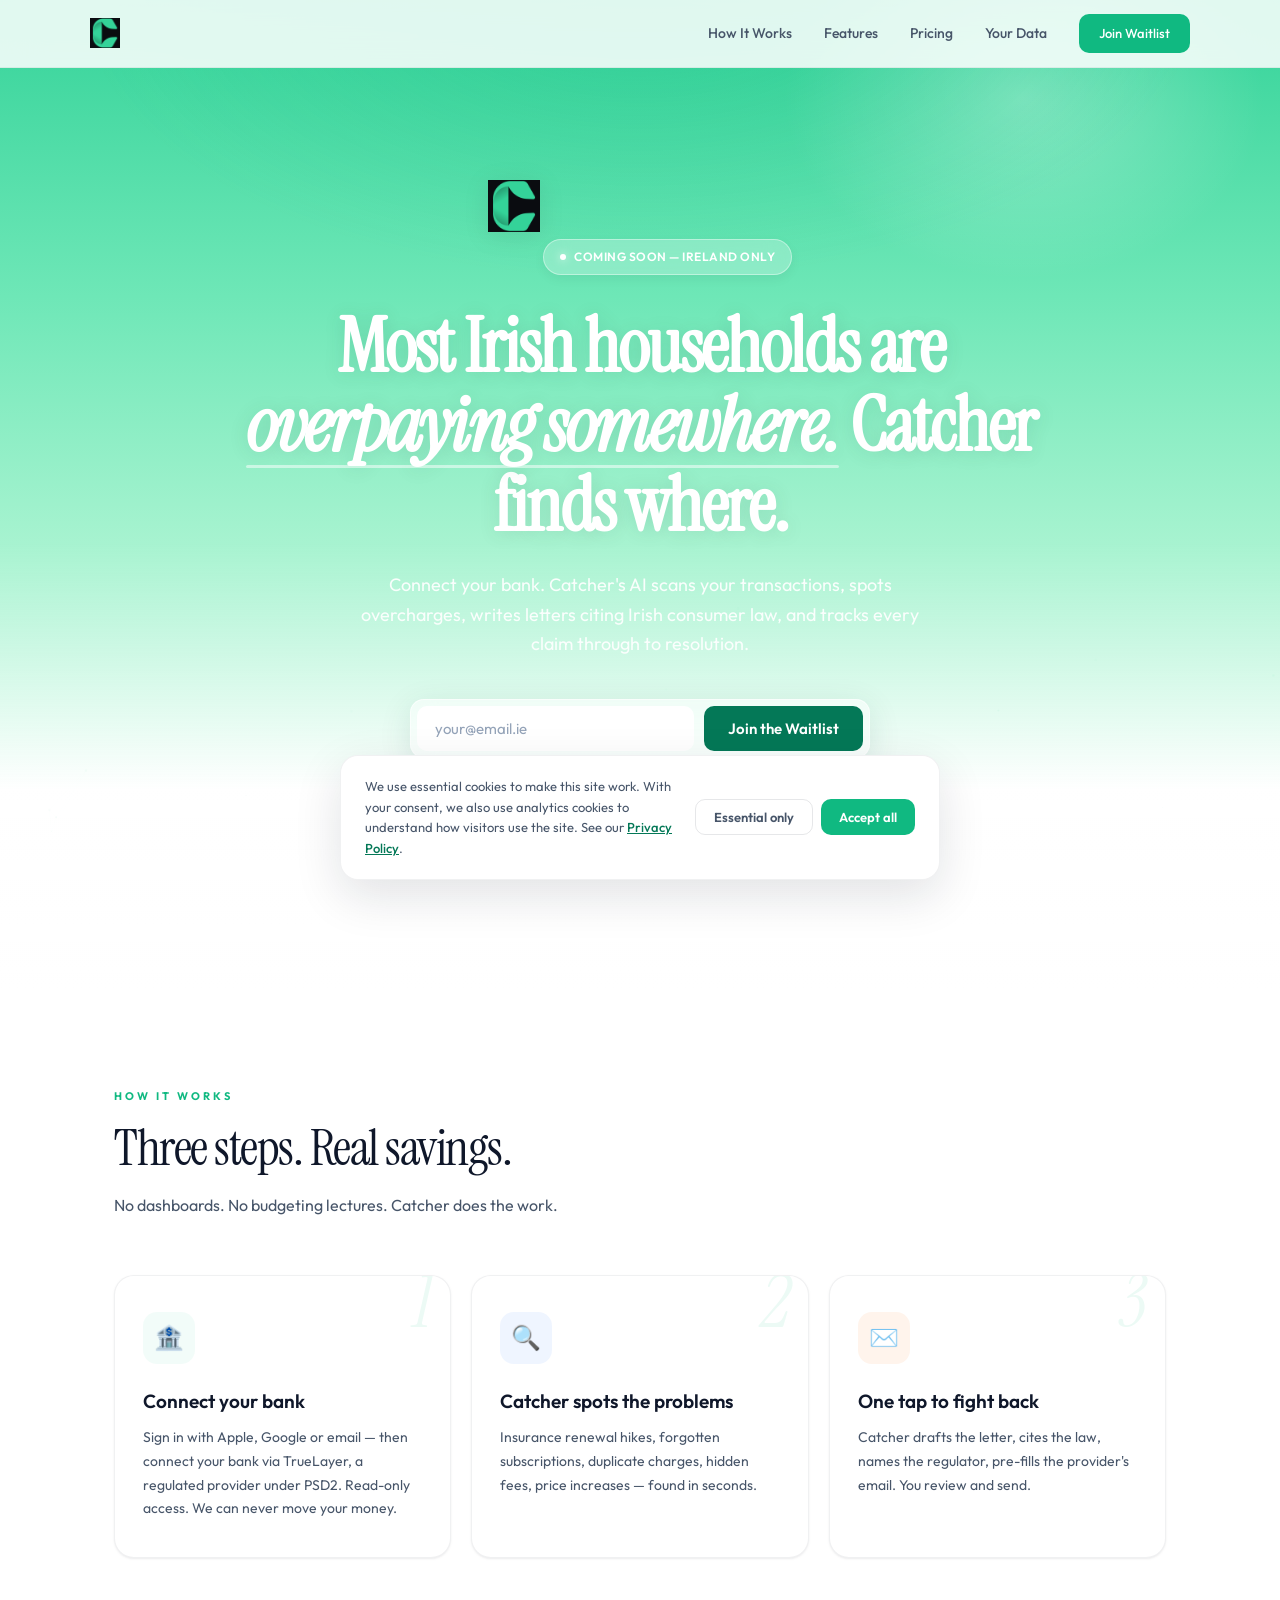
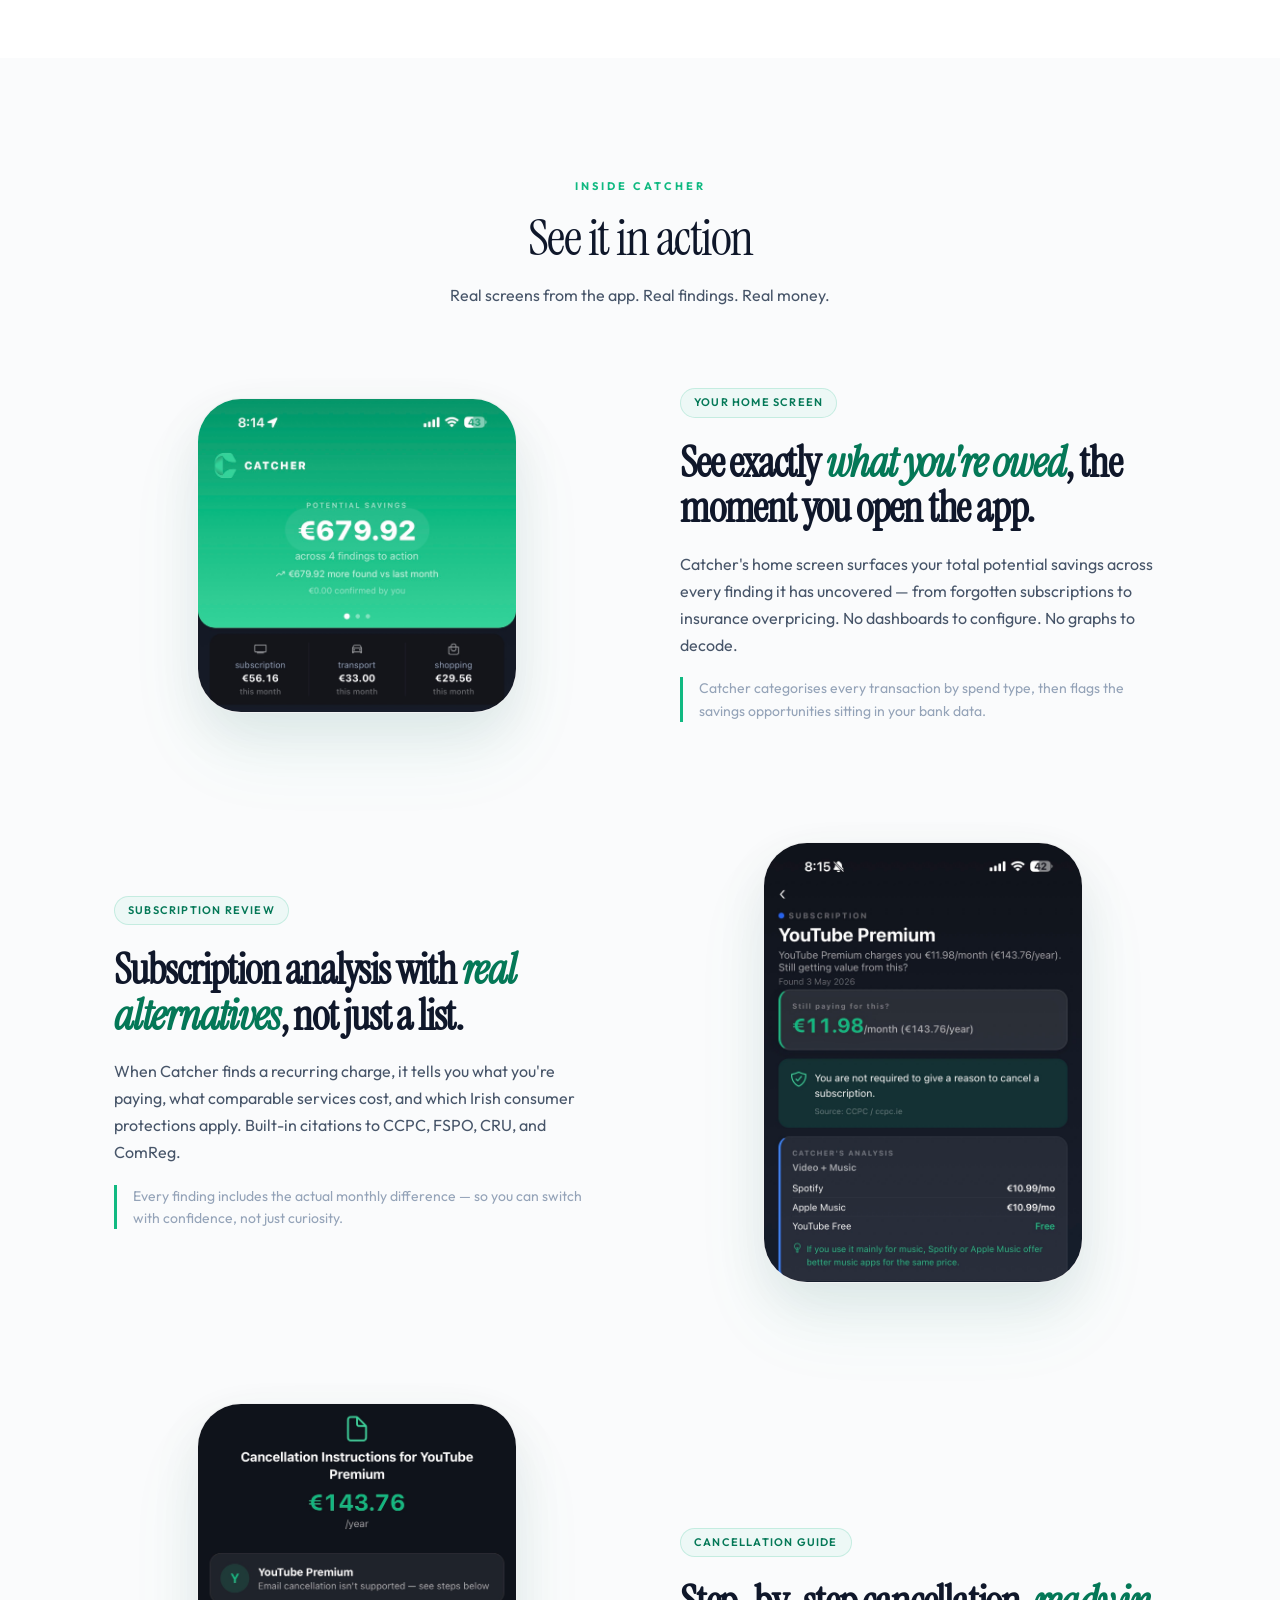
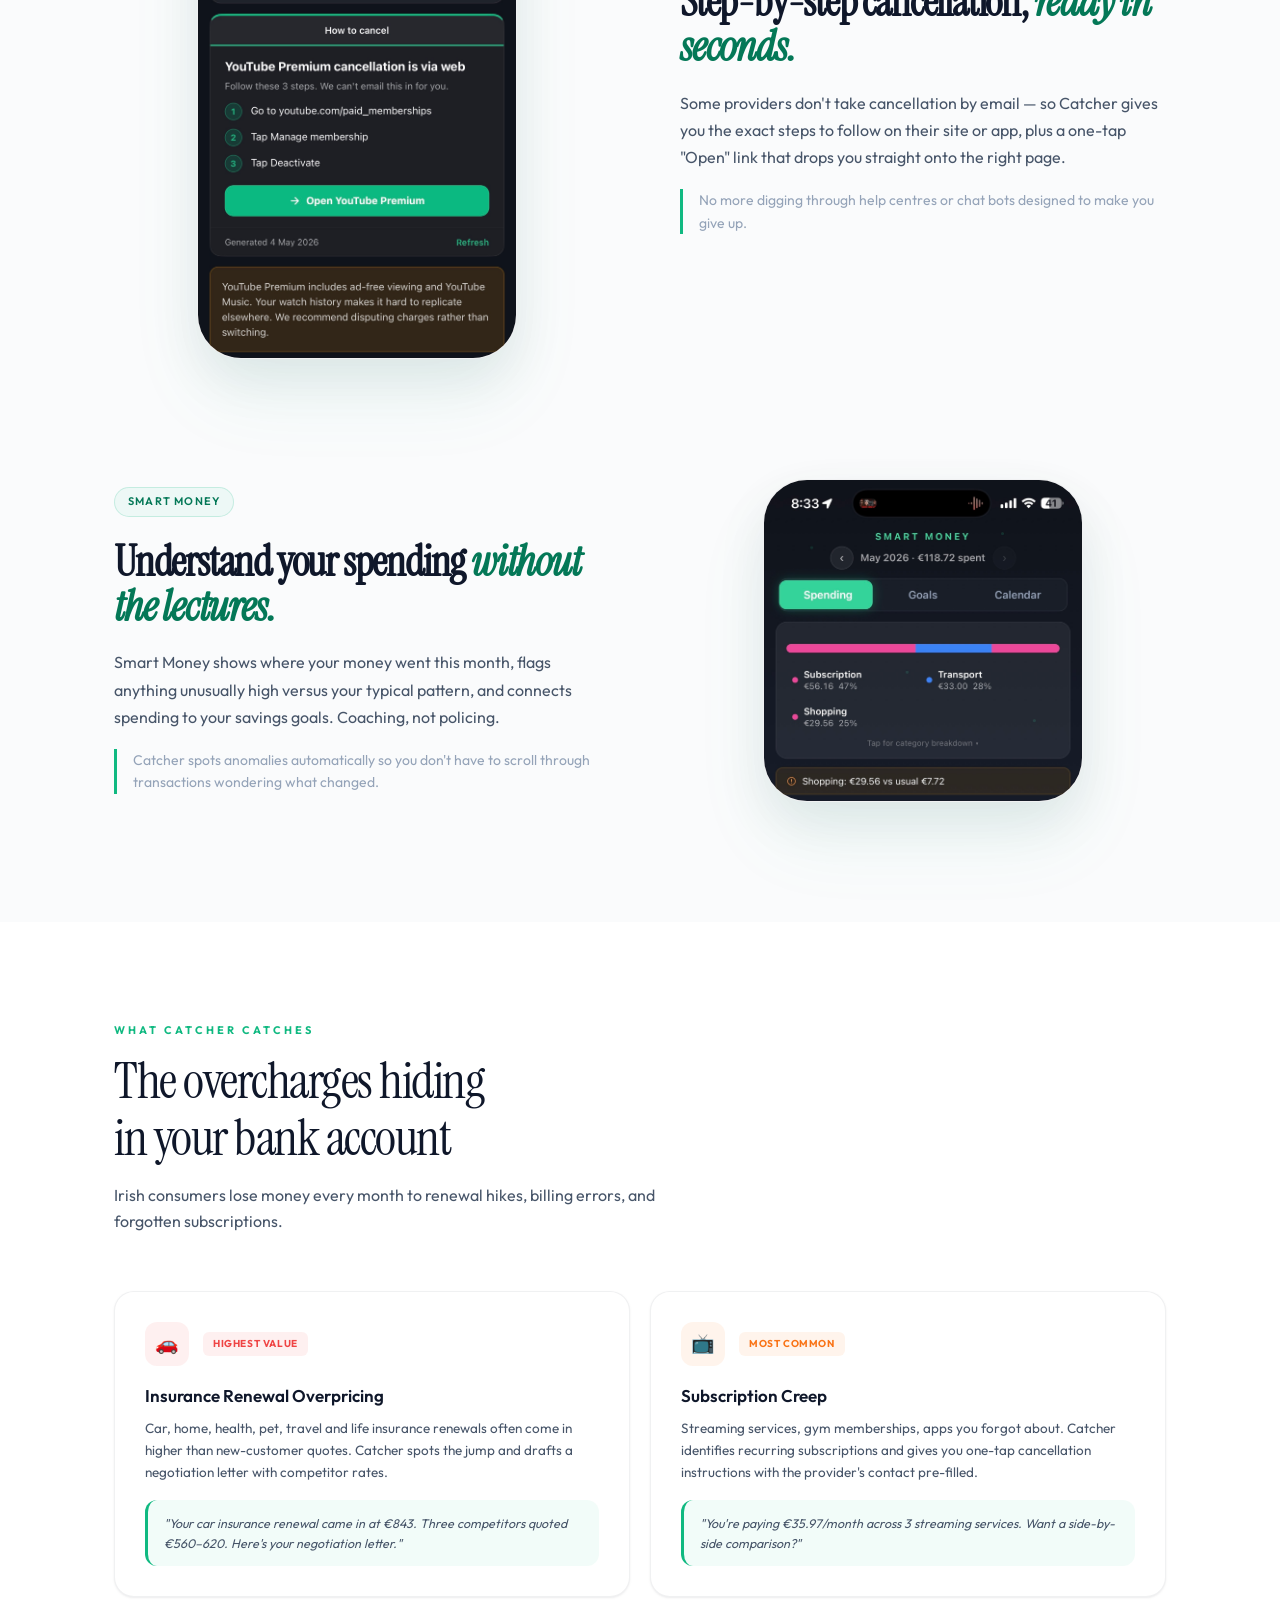
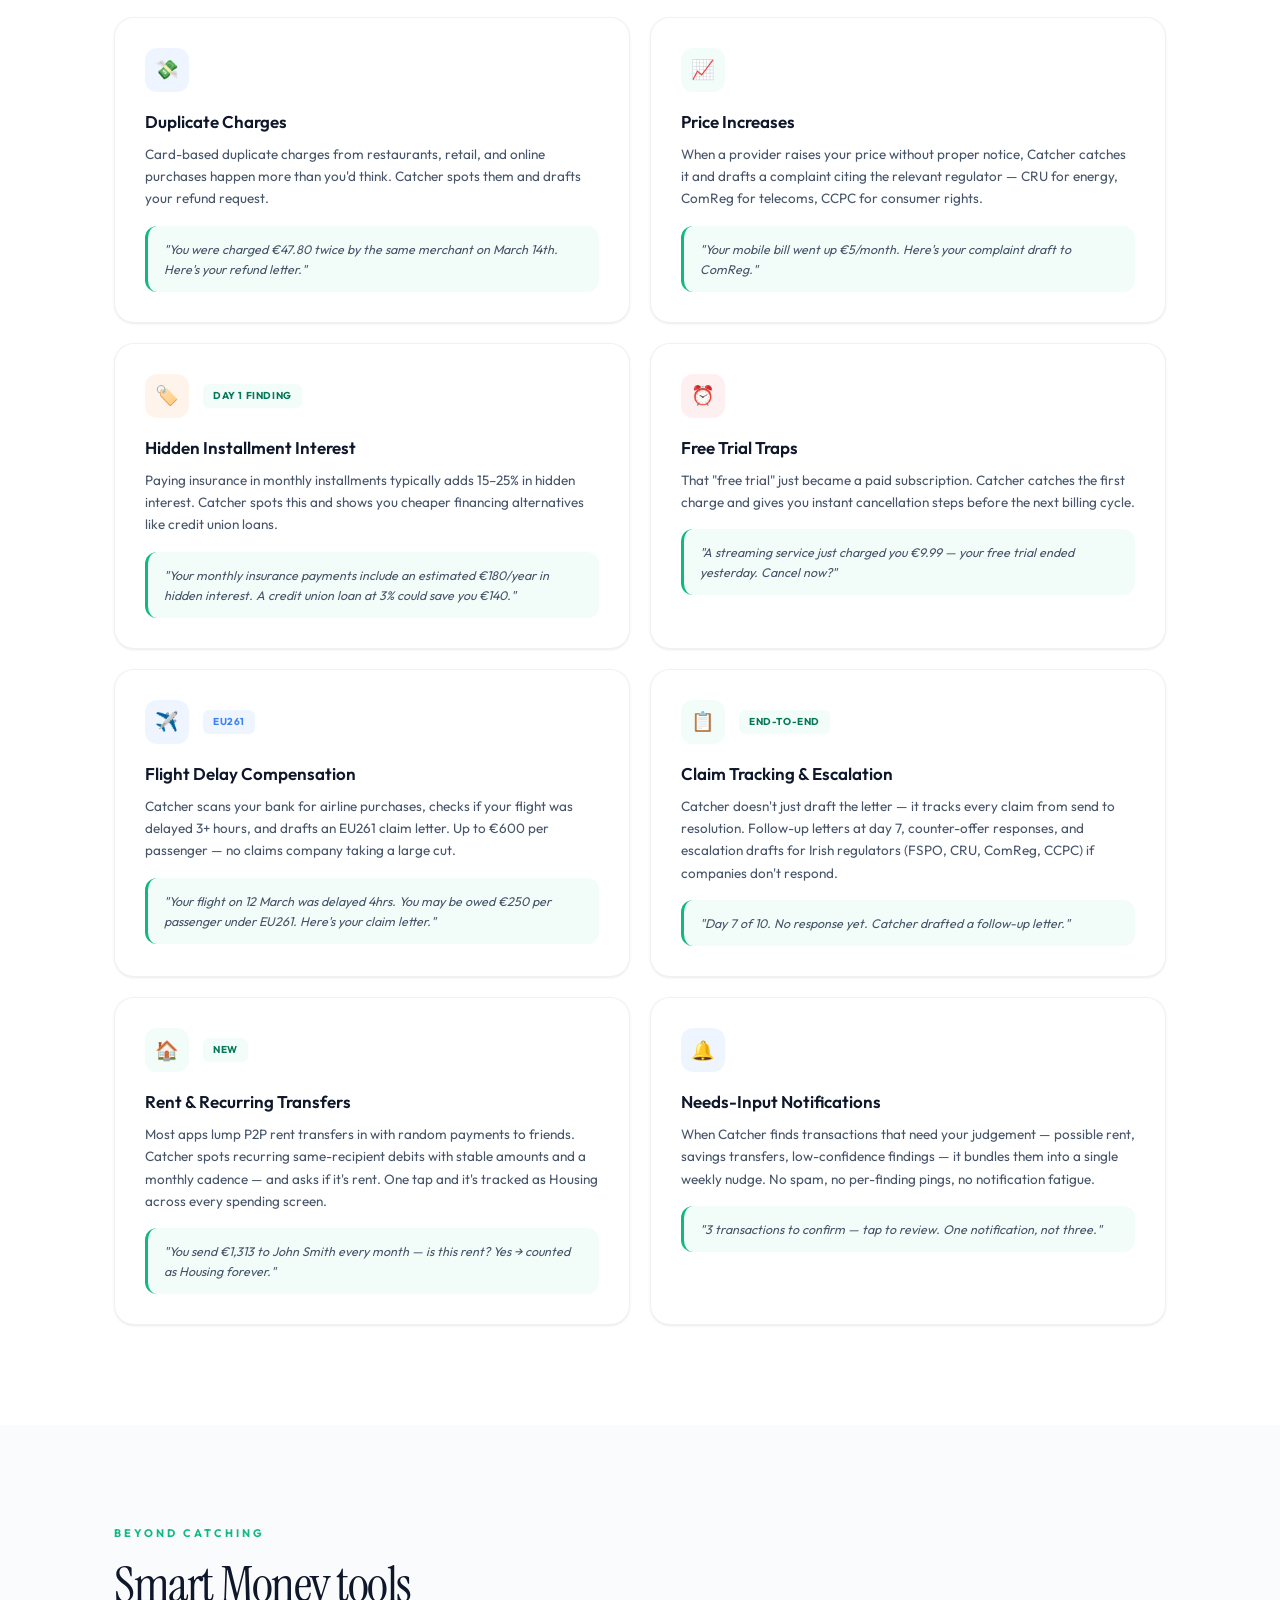
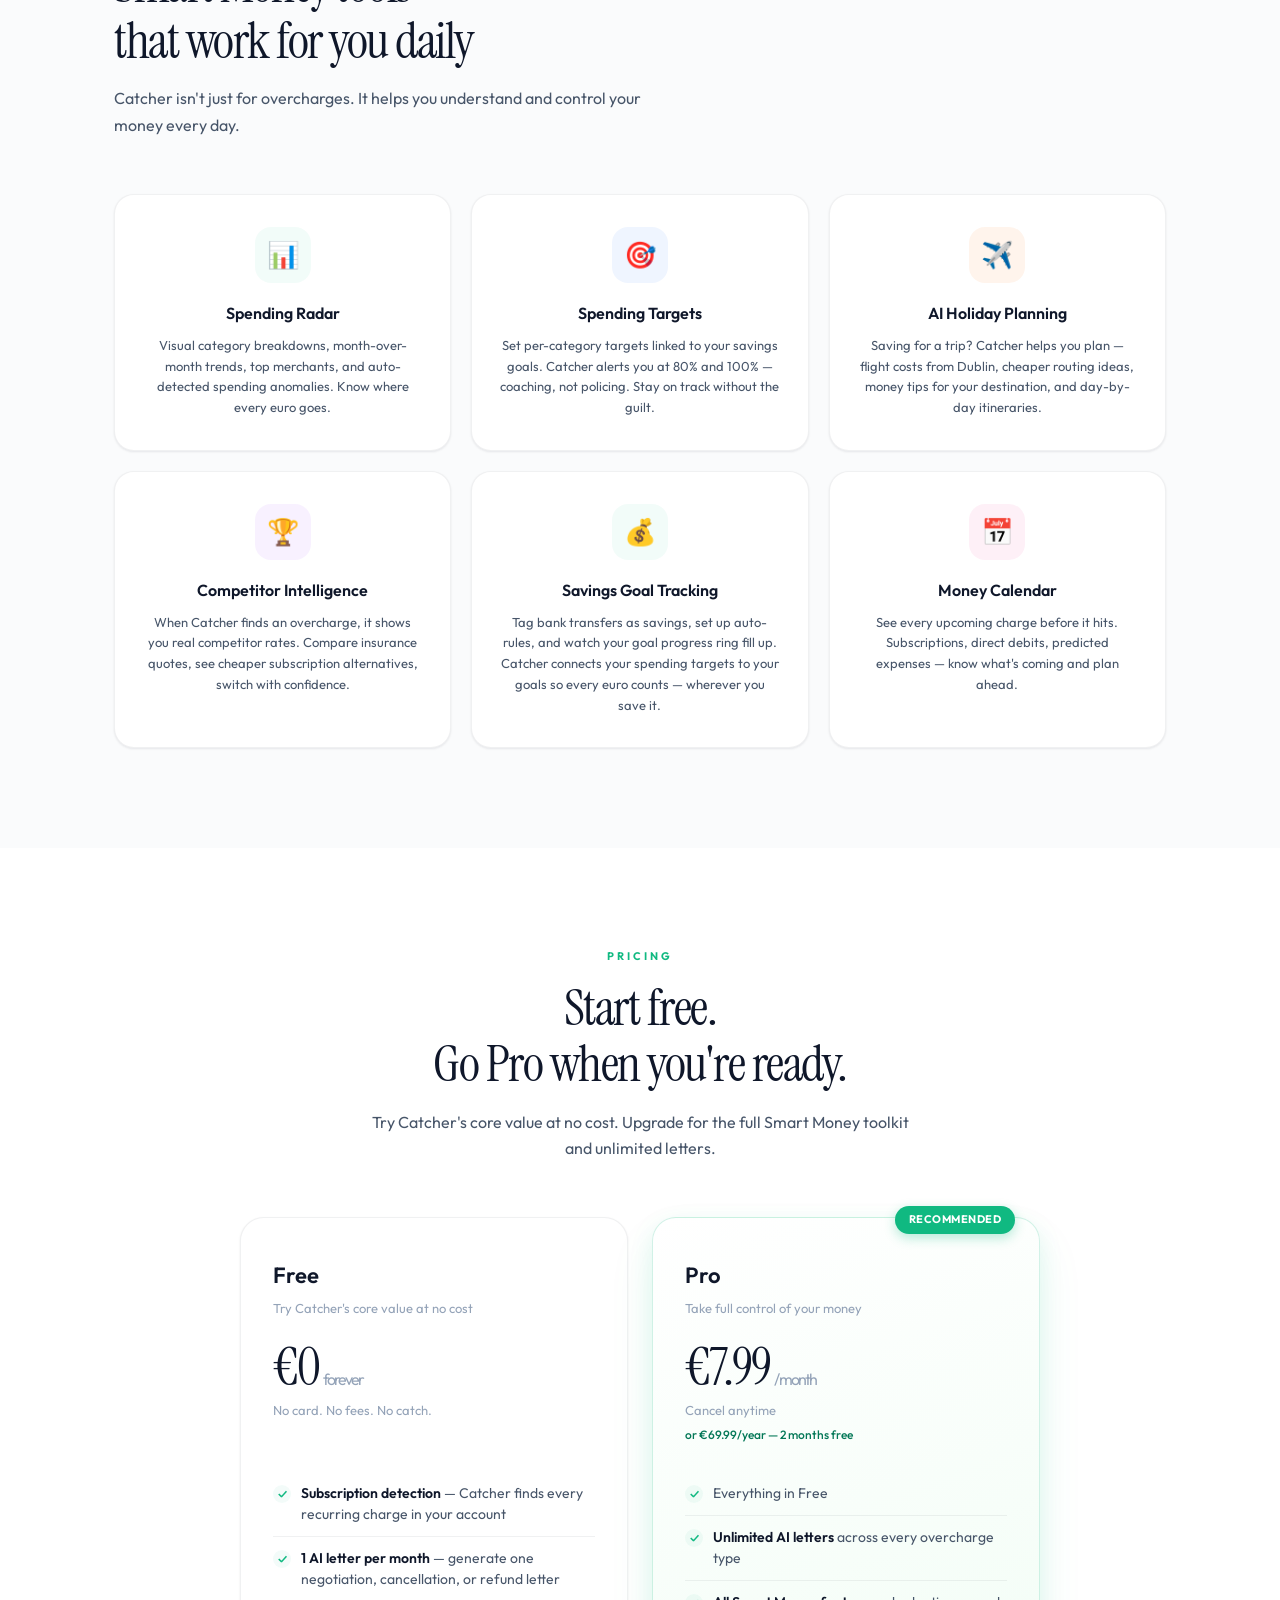
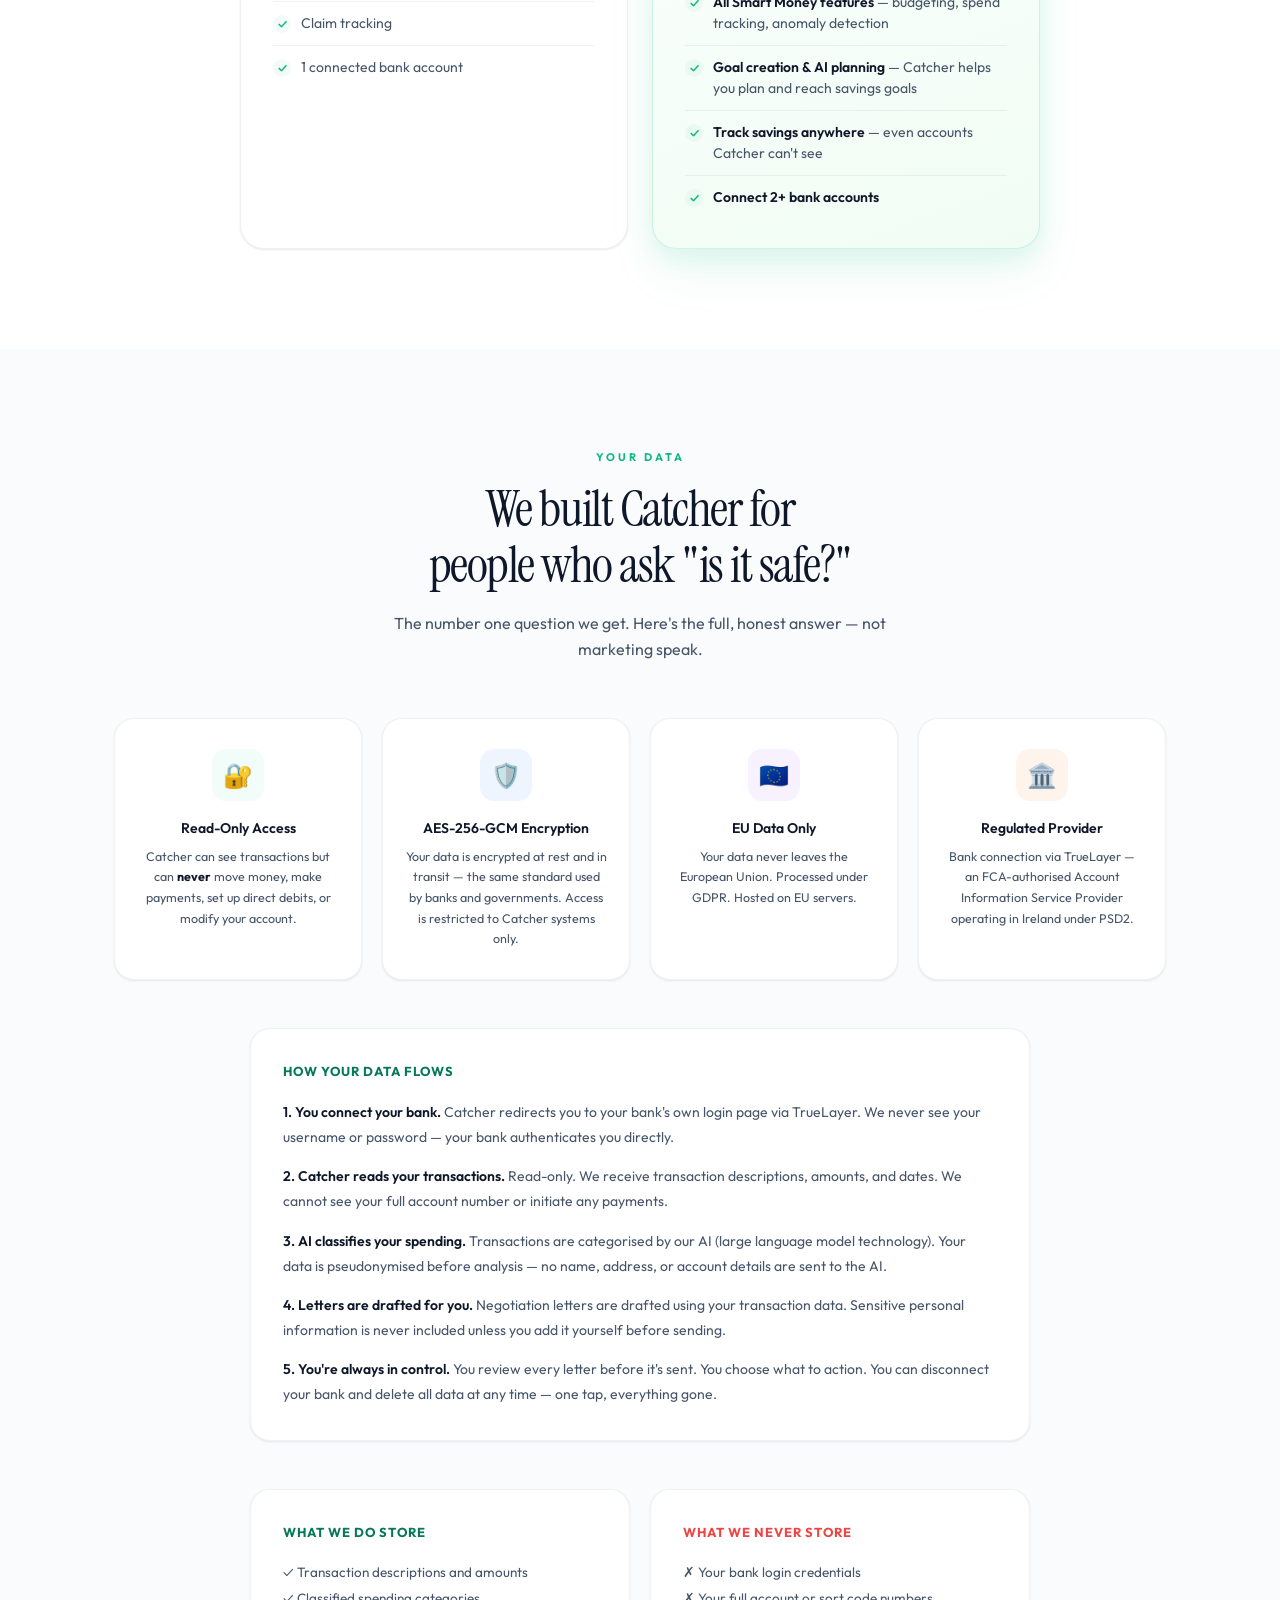
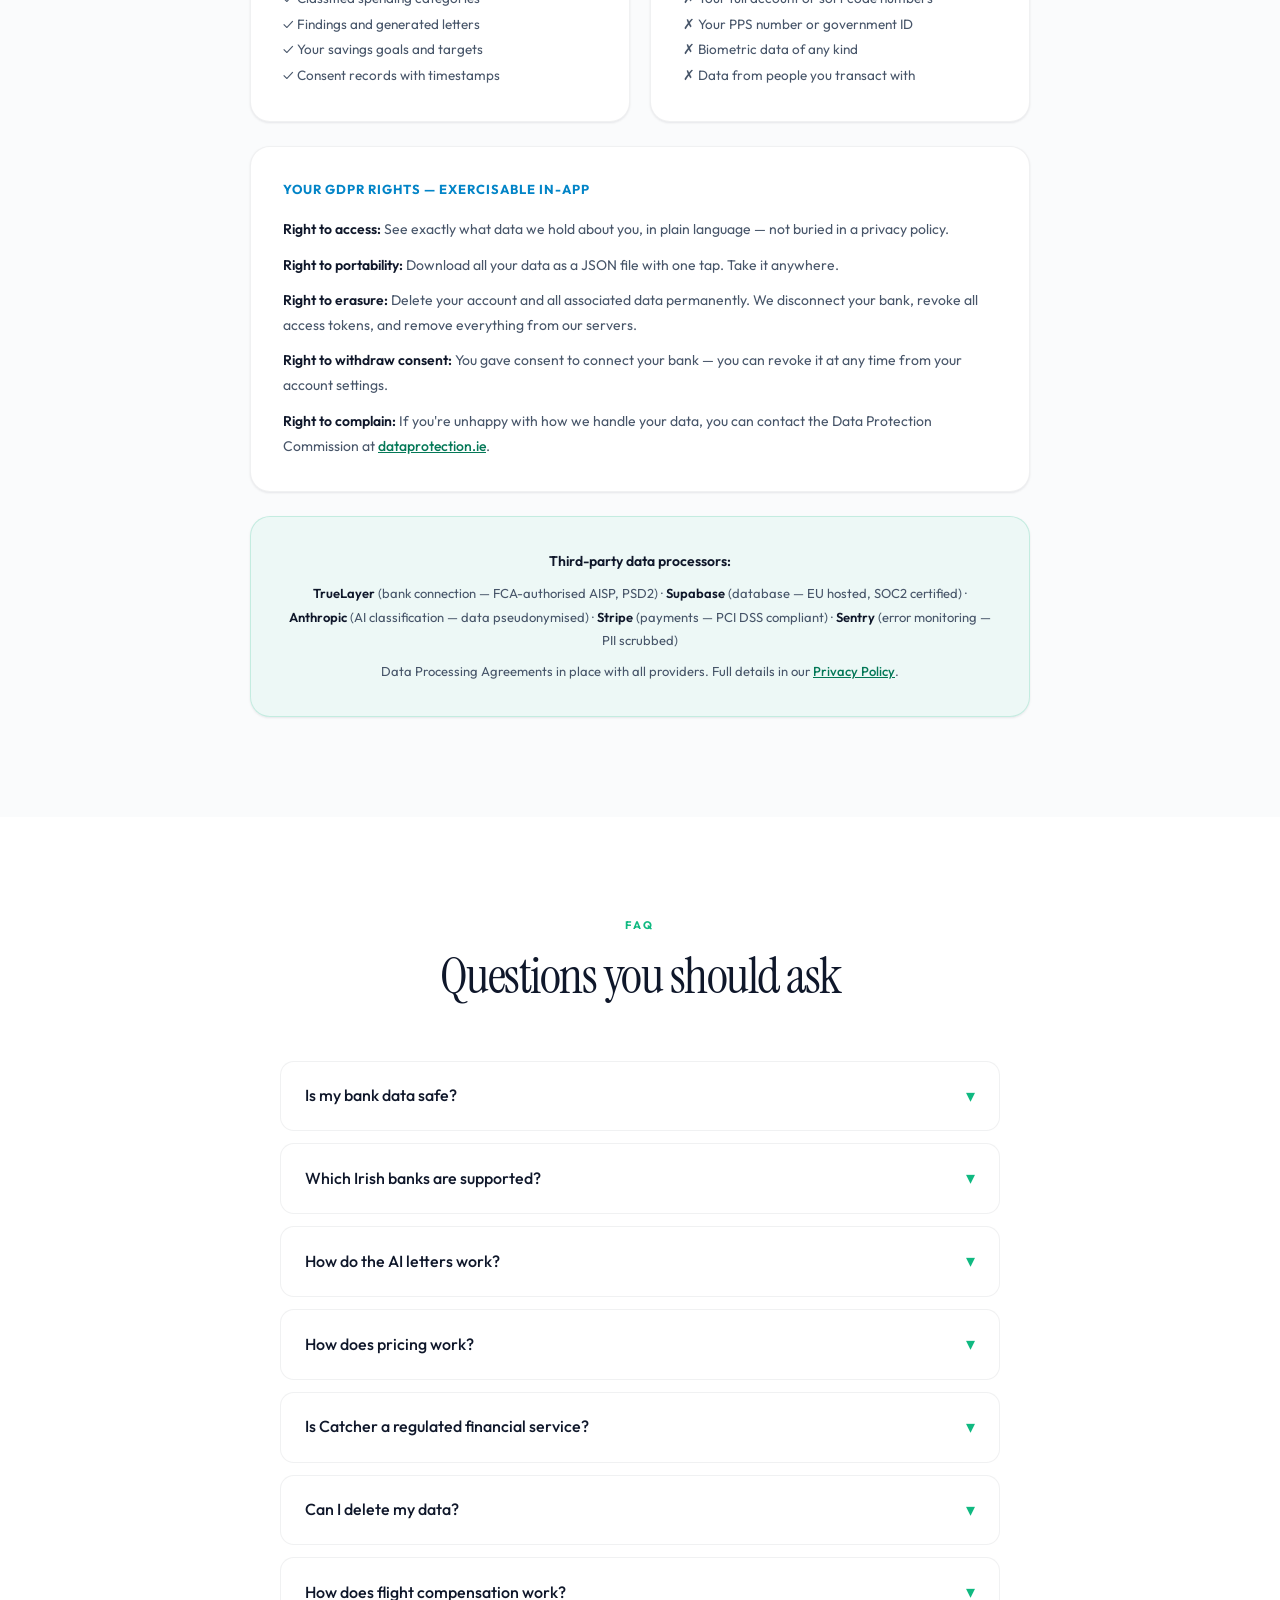
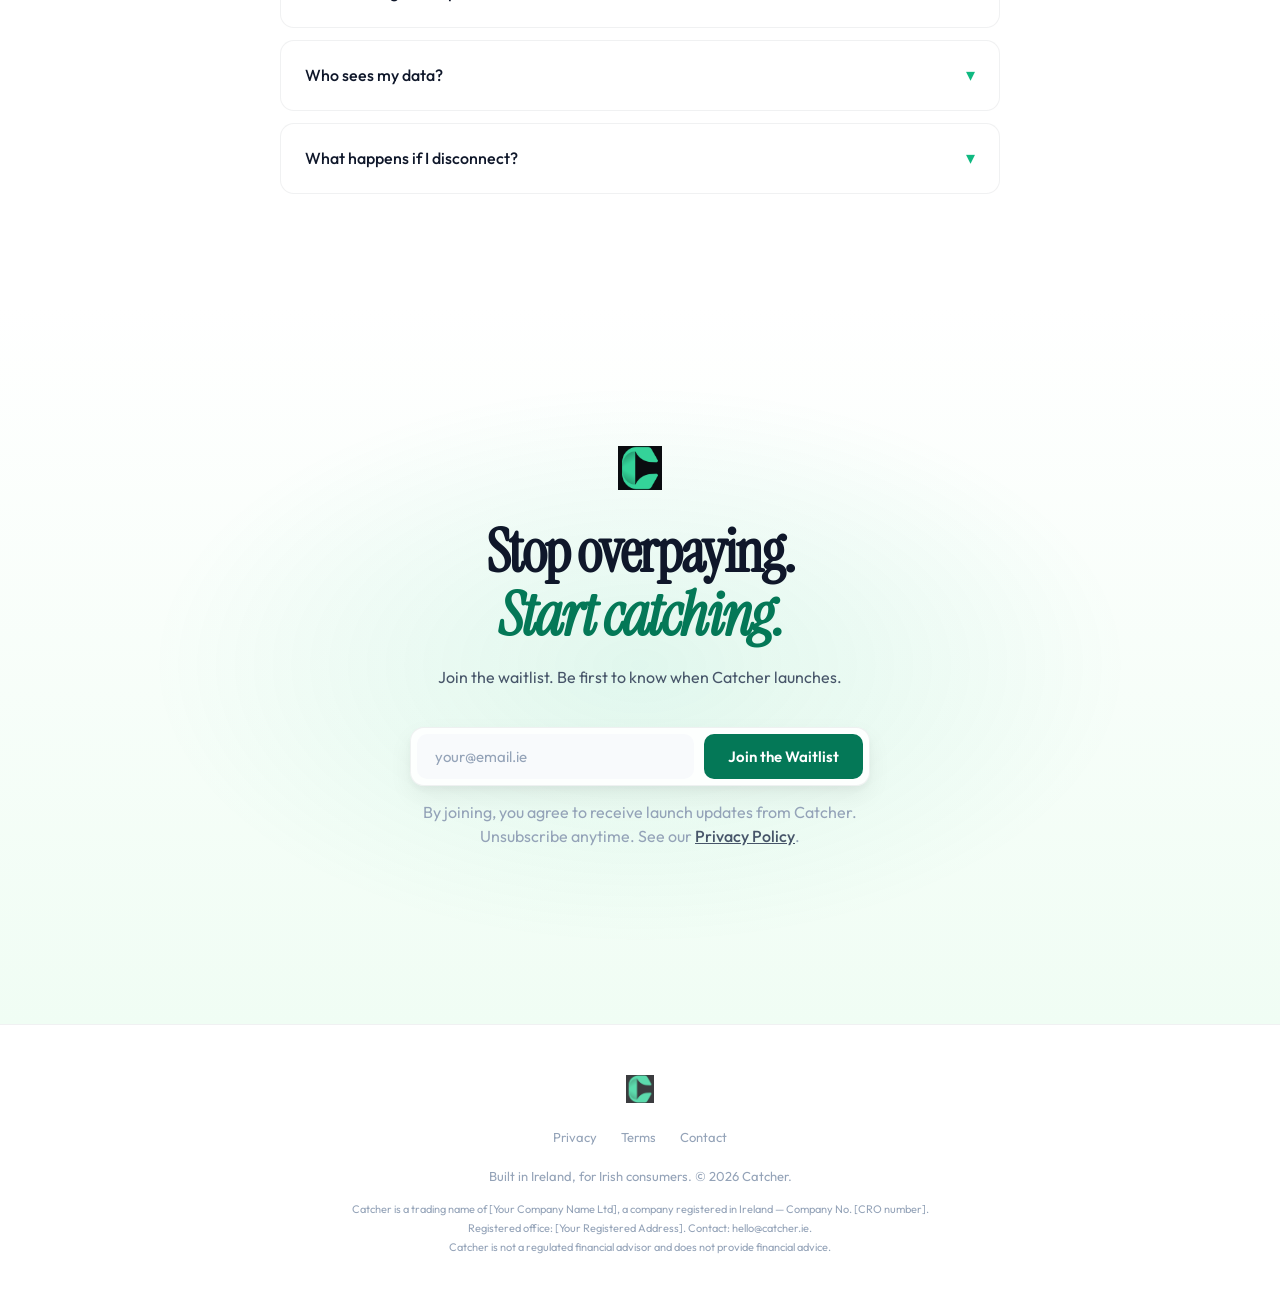
==== commit 65733fa2: "feat(site): privacy policy page + reflect today's app capabilities privacy.html — light theme + cons" ====
--- a/index.html
+++ b/index.html
@@ -4,272 +4,222 @@
 <meta charset="UTF-8">
 <meta name="viewport" content="width=device-width, initial-scale=1.0">
 <title>Catcher — Ireland's AI That Fights Your Overcharges</title>
-<meta name="description" content="Catcher connects to your bank, finds where you're being overcharged, writes AI-powered letters citing Irish consumer law, and only charges when you save.">
+<meta name="description" content="Catcher connects to your bank, finds where you're being overcharged, writes AI-powered letters citing Irish consumer law, and tracks your claims to resolution.">
 <meta property="og:title" content="Catcher — Stop Overpaying. Start Catching.">
 <meta property="og:description" content="Ireland's first AI financial advocacy app. Find overcharges. Fight back. Save money.">
 <meta property="og:type" content="website">
 <meta property="og:url" content="https://catcher.ie">
+<meta name="theme-color" content="#10b981">
 <link rel="preconnect" href="https://fonts.googleapis.com">
 <link href="https://fonts.googleapis.com/css2?family=Instrument+Serif:ital@0;1&family=Outfit:wght@300;400;500;600;700&display=swap" rel="stylesheet">
 <style>
 :root {
-  --bg: #0a0c10;
-  --bg-card: #12151c;
-  --bg-card-hover: #181c26;
-  --accent: #38bdf8;
-  --accent-glow: rgba(56, 189, 248, 0.15);
-  --accent-dark: #0ea5e9;
-  --green: #34d399;
-  --green-glow: rgba(52, 211, 153, 0.12);
-  --orange: #fb923c;
-  --red: #f87171;
-  --text: #f1f5f9;
-  --text-mid: #94a3b8;
-  --text-dim: #64748b;
-  --border: rgba(148, 163, 184, 0.08);
+  --bg: #ffffff;
+  --bg-soft: #f8fafc;
+  --bg-section: #fafbfc;
+  --bg-card: #ffffff;
+  --green: #10b981;
+  --green-bright: #34d399;
+  --green-deep: #047857;
+  --green-soft: rgba(16, 185, 129, 0.05);
+  --green-border: rgba(16, 185, 129, 0.18);
+  --accent: #3b82f6;
+  --accent-glow: rgba(59, 130, 246, 0.08);
+  --orange: #f97316;
+  --red: #ef4444;
+  --pink: #ec4899;
+  --purple: #a855f7;
+  --text: #0f172a;
+  --text-mid: #475569;
+  --text-dim: #94a3b8;
+  --border: rgba(15, 23, 42, 0.06);
+  --border-strong: rgba(15, 23, 42, 0.1);
+  --shadow-sm: 0 1px 2px rgba(15,23,42,0.04), 0 1px 3px rgba(15,23,42,0.05);
+  --shadow-md: 0 4px 8px rgba(15,23,42,0.04), 0 10px 24px rgba(15,23,42,0.06);
   --serif: 'Instrument Serif', Georgia, serif;
   --sans: 'Outfit', -apple-system, sans-serif;
 }
 * { margin: 0; padding: 0; box-sizing: border-box; }
 html { scroll-behavior: smooth; }
-body {
-  background: var(--bg);
-  color: var(--text);
-  font-family: var(--sans);
-  line-height: 1.6;
-  overflow-x: hidden;
-  -webkit-font-smoothing: antialiased;
-}
-
-/* Constellation */
-.constellation { position: fixed; top: 0; left: 0; width: 100%; height: 100%; pointer-events: none; z-index: 0; }
+body { background: var(--bg); color: var(--text); font-family: var(--sans); line-height: 1.6; overflow-x: hidden; -webkit-font-smoothing: antialiased; }
+
+.constellation { position: fixed; top: 0; left: 0; width: 100%; height: 100%; pointer-events: none; z-index: 0; opacity: 0.55; }
 .constellation canvas { width: 100%; height: 100%; }
 
-/* Layout */
 .container { max-width: 1100px; margin: 0 auto; padding: 0 24px; position: relative; z-index: 1; }
 section { padding: 100px 0; position: relative; }
 
-/* Nav */
-nav {
-  position: fixed; top: 0; left: 0; right: 0; z-index: 100;
-  padding: 16px 24px;
-  background: rgba(10, 12, 16, 0.7);
-  backdrop-filter: blur(20px); -webkit-backdrop-filter: blur(20px);
-  border-bottom: 1px solid var(--border);
-}
+nav { position: fixed; top: 0; left: 0; right: 0; z-index: 100; padding: 14px 24px; background: rgba(255,255,255,0.85); backdrop-filter: blur(20px); -webkit-backdrop-filter: blur(20px); border-bottom: 1px solid var(--border); }
 nav .inner { max-width: 1100px; margin: 0 auto; display: flex; align-items: center; justify-content: space-between; }
 .logo { display: flex; align-items: center; gap: 10px; text-decoration: none; }
-.logo img { height: 32px; width: auto; }
-.logo span { color: var(--green); }
+.logo img { height: 30px; width: auto; }
 nav a.nav-link { color: var(--text-mid); text-decoration: none; font-size: 14px; font-weight: 500; transition: color 0.2s; }
 nav a.nav-link:hover { color: var(--text); }
 .nav-links { display: flex; gap: 32px; align-items: center; }
-.nav-cta {
-  background: var(--green); color: var(--bg) !important; padding: 8px 20px;
-  border-radius: 8px; font-weight: 600; font-size: 13px !important; letter-spacing: 0.3px;
-  transition: transform 0.2s, box-shadow 0.2s;
-}
-.nav-cta:hover { transform: translateY(-1px); box-shadow: 0 4px 20px var(--green-glow); }
-
-/* Hero */
-.hero { padding: 160px 0 120px; text-align: center; }
-.hero-badge {
-  display: inline-flex; align-items: center; gap: 8px;
-  padding: 6px 16px; border-radius: 100px;
-  background: var(--green-glow); border: 1px solid rgba(52,211,153,0.2);
-  font-size: 12px; font-weight: 600; color: var(--green);
-  letter-spacing: 0.5px; text-transform: uppercase; margin-bottom: 32px;
-}
-.hero-badge .dot { width: 6px; height: 6px; border-radius: 50%; background: var(--green); animation: pulse-dot 2s ease-in-out infinite; }
-@keyframes pulse-dot { 0%, 100% { opacity: 1; } 50% { opacity: 0.4; } }
-.hero h1 {
-  font-family: var(--serif); font-size: clamp(40px, 6vw, 72px);
-  line-height: 1.08; letter-spacing: -2px; color: var(--text);
-  max-width: 800px; margin: 0 auto 24px;
-}
-.hero h1 em {
-  font-style: italic;
-  background: linear-gradient(135deg, var(--green), var(--accent));
-  -webkit-background-clip: text; -webkit-text-fill-color: transparent; background-clip: text;
-}
-.hero-sub { font-size: 18px; color: var(--text-mid); max-width: 560px; margin: 0 auto 40px; line-height: 1.7; font-weight: 300; }
-.hero-form { display: flex; gap: 12px; max-width: 440px; margin: 0 auto 20px; justify-content: center; }
-.hero-form input {
-  flex: 1; padding: 14px 20px; border-radius: 10px;
-  border: 1px solid rgba(148,163,184,0.15); background: var(--bg-card);
-  color: var(--text); font-family: var(--sans); font-size: 15px;
-  outline: none; transition: border-color 0.2s;
-}
+.nav-cta { background: var(--green); color: #fff !important; padding: 9px 20px; border-radius: 10px; font-weight: 600; font-size: 13px !important; transition: transform 0.2s, background 0.2s, box-shadow 0.2s; }
+.nav-cta:hover { transform: translateY(-1px); background: var(--green-deep); box-shadow: 0 6px 18px rgba(16,185,129,0.25); }
+
+.hero { padding: 180px 0 140px; text-align: center; background: linear-gradient(180deg, #34d399 0%, #6ee7b7 30%, #a7f3d0 55%, rgba(255,255,255,0.6) 80%, #ffffff 100%); position: relative; overflow: hidden; }
+.hero::before { content: ''; position: absolute; inset: 0; background: radial-gradient(ellipse 800px 400px at 50% 0%, rgba(16,185,129,0.25), transparent 70%), radial-gradient(ellipse 400px 300px at 80% 10%, rgba(255,255,255,0.3), transparent 60%); pointer-events: none; }
+.hero > * { position: relative; z-index: 1; }
+.hero-logo { height: 52px; width: auto; margin-bottom: 28px; filter: drop-shadow(0 4px 12px rgba(0,0,0,0.08)); }
+.hero-badge { display: inline-flex; align-items: center; gap: 8px; padding: 7px 16px; border-radius: 100px; background: rgba(255,255,255,0.25); backdrop-filter: blur(12px); -webkit-backdrop-filter: blur(12px); border: 1px solid rgba(255,255,255,0.4); font-size: 12px; font-weight: 600; color: #fff; letter-spacing: 0.5px; text-transform: uppercase; margin-bottom: 32px; box-shadow: 0 4px 12px rgba(0,0,0,0.05); }
+.hero-badge .dot { width: 6px; height: 6px; border-radius: 50%; background: #fff; box-shadow: 0 0 8px rgba(255,255,255,0.8); animation: pulse-dot 2s ease-in-out infinite; }
+@keyframes pulse-dot { 0%,100% { opacity: 1; } 50% { opacity: 0.45; } }
+.hero h1 { font-family: var(--serif); font-size: clamp(40px, 6vw, 76px); line-height: 1.05; letter-spacing: -2px; color: #fff; max-width: 820px; margin: 0 auto 24px; text-shadow: 0 2px 20px rgba(6,78,59,0.12); }
+.hero h1 em { font-style: italic; color: #fff; position: relative; display: inline-block; }
+.hero h1 em::after { content: ''; position: absolute; bottom: -2px; left: 0; right: 0; height: 3px; background: rgba(255,255,255,0.5); border-radius: 2px; }
+.hero-sub { font-size: 18px; color: rgba(255,255,255,0.92); max-width: 580px; margin: 0 auto 40px; line-height: 1.65; }
+.hero-form { display: flex; gap: 10px; max-width: 460px; margin: 0 auto 14px; padding: 6px; background: rgba(255,255,255,0.5); border-radius: 14px; border: 1px solid rgba(255,255,255,0.6); backdrop-filter: blur(12px); -webkit-backdrop-filter: blur(12px); box-shadow: 0 8px 32px rgba(6,78,59,0.12); }
+.hero-form input { flex: 1; padding: 13px 18px; border-radius: 10px; border: none; background: #fff; color: var(--text); font-family: var(--sans); font-size: 15px; outline: none; transition: box-shadow 0.2s; }
 .hero-form input::placeholder { color: var(--text-dim); }
-.hero-form input:focus { border-color: var(--green); }
-.hero-form button {
-  padding: 14px 28px; border-radius: 10px; border: none;
-  background: linear-gradient(135deg, var(--green), #059669);
-  color: white; font-family: var(--sans); font-size: 15px; font-weight: 600;
-  cursor: pointer; white-space: nowrap; transition: transform 0.15s, box-shadow 0.2s;
-}
-.hero-form button:hover { transform: translateY(-2px); box-shadow: 0 8px 30px var(--green-glow); }
-.trust-line { font-size: 12px; color: var(--text-dim); display: flex; align-items: center; justify-content: center; gap: 16px; flex-wrap: wrap; }
-.trust-line span { display: flex; align-items: center; gap: 5px; }
+.hero-form input:focus { box-shadow: 0 0 0 2px rgba(16,185,129,0.25); }
+.hero-form button { padding: 13px 24px; border-radius: 10px; border: none; background: var(--green-deep); color: #fff; font-family: var(--sans); font-size: 15px; font-weight: 600; cursor: pointer; white-space: nowrap; transition: transform 0.15s, background 0.2s, box-shadow 0.2s; }
+.hero-form button:hover { transform: translateY(-1px); background: #064e3b; box-shadow: 0 6px 16px rgba(4,78,59,0.3); }
+.hero-form button:disabled { opacity: 0.85; cursor: not-allowed; }
+.form-consent { font-size: 11px; color: rgba(255,255,255,0.85); max-width: 460px; margin: 0 auto 24px; line-height: 1.5; }
+.form-consent a { color: #fff; text-decoration: underline; font-weight: 500; }
+.trust-line { font-size: 12px; color: rgba(255,255,255,0.85); display: flex; align-items: center; justify-content: center; gap: 20px; flex-wrap: wrap; font-weight: 500; }
+.trust-line span { display: flex; align-items: center; gap: 6px; }
 .trust-line svg { width: 14px; height: 14px; }
-.hero-source { font-size: 11px; color: var(--text-dim); margin-top: 12px; }
-.hero-source a { color: var(--text-dim); text-decoration: underline; }
-
-/* Section headers */
-.section-label { font-size: 11px; letter-spacing: 3px; text-transform: uppercase; color: var(--green); font-weight: 600; margin-bottom: 12px; }
-.section-title { font-family: var(--serif); font-size: clamp(32px, 4vw, 48px); letter-spacing: -1.5px; line-height: 1.15; margin-bottom: 16px; }
-.section-sub { font-size: 16px; color: var(--text-mid); max-width: 540px; line-height: 1.7; font-weight: 300; }
-
-/* Steps */
-.steps { display: grid; grid-template-columns: repeat(3, 1fr); gap: 24px; margin-top: 56px; }
-.step {
-  padding: 32px 28px; border-radius: 16px;
-  background: var(--bg-card); border: 1px solid var(--border);
-  position: relative; overflow: hidden; transition: transform 0.3s, border-color 0.3s;
-}
-.step:hover { transform: translateY(-4px); border-color: rgba(52,211,153,0.2); }
-.step-num { font-family: var(--serif); font-size: 64px; color: rgba(52,211,153,0.06); position: absolute; top: -8px; right: 16px; line-height: 1; }
-.step-icon { width: 48px; height: 48px; border-radius: 12px; display: flex; align-items: center; justify-content: center; margin-bottom: 20px; font-size: 22px; }
-.step h3 { font-size: 18px; font-weight: 600; margin-bottom: 10px; }
+
+.section-label { font-size: 11px; letter-spacing: 3px; text-transform: uppercase; color: var(--green); font-weight: 700; margin-bottom: 14px; }
+.section-title { font-family: var(--serif); font-size: clamp(32px, 4vw, 52px); letter-spacing: -1.5px; line-height: 1.1; margin-bottom: 16px; color: var(--text); }
+.section-sub { font-size: 16px; color: var(--text-mid); max-width: 560px; line-height: 1.65; }
+
+.steps { display: grid; grid-template-columns: repeat(3, 1fr); gap: 20px; margin-top: 56px; }
+.step { padding: 36px 28px; border-radius: 20px; background: var(--bg-card); border: 1px solid var(--border); position: relative; overflow: hidden; box-shadow: var(--shadow-sm); transition: transform 0.3s, box-shadow 0.3s, border-color 0.3s; }
+.step:hover { transform: translateY(-4px); box-shadow: var(--shadow-md); border-color: var(--green-border); }
+.step-num { font-family: var(--serif); font-size: 72px; color: rgba(16,185,129,0.08); position: absolute; top: -10px; right: 18px; line-height: 1; font-style: italic; }
+.step-icon { width: 52px; height: 52px; border-radius: 14px; display: flex; align-items: center; justify-content: center; margin-bottom: 22px; font-size: 24px; }
+.step h3 { font-size: 19px; font-weight: 600; margin-bottom: 10px; color: var(--text); }
 .step p { font-size: 14px; color: var(--text-mid); line-height: 1.7; }
 
-/* Feature grid */
+.showcase-section { padding: 120px 0; background: var(--bg-section); }
+.showcase-intro { text-align: center; margin-bottom: 80px; }
+.showcase-row { display: grid; grid-template-columns: 1fr 1fr; gap: 80px; align-items: center; margin-bottom: 120px; }
+.showcase-row:last-child { margin-bottom: 0; }
+.showcase-row.reverse .showcase-phone { order: 2; }
+.showcase-row.reverse .showcase-text { order: 1; }
+.showcase-text .showcase-tag { display: inline-block; padding: 5px 13px; border-radius: 100px; background: var(--green-soft); border: 1px solid var(--green-border); color: var(--green-deep); font-size: 11px; font-weight: 600; letter-spacing: 1.2px; text-transform: uppercase; margin-bottom: 22px; }
+.showcase-text h3 { font-family: var(--serif); font-size: clamp(30px, 3.4vw, 42px); line-height: 1.08; letter-spacing: -1.2px; margin-bottom: 20px; color: var(--text); }
+.showcase-text h3 em { font-style: italic; color: var(--green-deep); }
+.showcase-text p { font-size: 16px; color: var(--text-mid); line-height: 1.7; margin-bottom: 18px; }
+.showcase-text .showcase-detail { font-size: 14px; color: var(--text-dim); padding-left: 16px; border-left: 3px solid var(--green); line-height: 1.6; margin-bottom: 0; }
+.showcase-phone { position: relative; max-width: 320px; margin: 0 auto; border-radius: 44px; overflow: hidden; border: 1px solid var(--border); box-shadow: 0 20px 50px rgba(15,23,42,0.08), 0 40px 80px rgba(16,185,129,0.06); transition: transform 0.4s ease, box-shadow 0.4s ease; background: #fff; }
+.showcase-phone:hover { transform: translateY(-8px); box-shadow: 0 30px 70px rgba(15,23,42,0.1), 0 50px 100px rgba(16,185,129,0.12); }
+.showcase-phone img { width: 100%; height: auto; display: block; }
+
 .features-grid { display: grid; grid-template-columns: repeat(2, 1fr); gap: 20px; margin-top: 56px; }
-.feature-card {
-  padding: 28px; border-radius: 16px;
-  background: var(--bg-card); border: 1px solid var(--border);
-  transition: transform 0.3s, border-color 0.3s;
-}
-.feature-card:hover { transform: translateY(-3px); border-color: rgba(52,211,153,0.15); }
-.feature-header { display: flex; align-items: center; gap: 14px; margin-bottom: 14px; }
-.feature-icon {
-  width: 42px; height: 42px; border-radius: 10px;
-  display: flex; align-items: center; justify-content: center; font-size: 18px; flex-shrink: 0;
-}
-.feature-tag {
-  font-size: 11px; font-weight: 600; letter-spacing: 0.5px;
-  text-transform: uppercase; padding: 3px 10px; border-radius: 6px;
-}
-.feature-card h4 { font-size: 16px; font-weight: 600; margin-bottom: 8px; }
-.feature-card p { font-size: 13px; color: var(--text-mid); line-height: 1.65; }
-.feature-example {
-  margin-top: 14px; padding: 12px 16px; border-radius: 10px;
-  background: rgba(52,211,153,0.04); border-left: 3px solid var(--green);
-  font-size: 12px; color: var(--text-mid); line-height: 1.6; font-style: italic;
-}
-
-/* Smart Money section */
+.feature-card { padding: 30px; border-radius: 20px; background: var(--bg-card); border: 1px solid var(--border); box-shadow: var(--shadow-sm); transition: transform 0.3s, box-shadow 0.3s, border-color 0.3s; }
+.feature-card:hover { transform: translateY(-3px); box-shadow: var(--shadow-md); border-color: var(--border-strong); }
+.feature-header { display: flex; align-items: center; gap: 14px; margin-bottom: 16px; }
+.feature-icon { width: 44px; height: 44px; border-radius: 12px; display: flex; align-items: center; justify-content: center; font-size: 19px; flex-shrink: 0; }
+.feature-tag { font-size: 10px; font-weight: 700; letter-spacing: 0.6px; text-transform: uppercase; padding: 4px 10px; border-radius: 6px; }
+.feature-card h4 { font-size: 17px; font-weight: 600; margin-bottom: 8px; color: var(--text); }
+.feature-card p { font-size: 13.5px; color: var(--text-mid); line-height: 1.65; }
+.feature-example { margin-top: 16px; padding: 13px 16px; border-radius: 12px; background: var(--green-soft); border-left: 3px solid var(--green); font-size: 12.5px; color: var(--text-mid); line-height: 1.6; font-style: italic; }
+
+.smart-section { background: var(--bg-section); }
 .smart-grid { display: grid; grid-template-columns: repeat(3, 1fr); gap: 20px; margin-top: 56px; }
-.smart-card {
-  padding: 28px; border-radius: 16px; text-align: center;
-  background: var(--bg-card); border: 1px solid var(--border);
-  transition: transform 0.3s;
-}
-.smart-card:hover { transform: translateY(-3px); }
-.smart-icon { font-size: 32px; margin-bottom: 16px; }
-.smart-card h4 { font-size: 15px; font-weight: 600; margin-bottom: 8px; }
-.smart-card p { font-size: 12px; color: var(--text-mid); line-height: 1.6; }
-
-/* Pricing */
-.model-section { text-align: center; }
-.model-cards { display: grid; grid-template-columns: repeat(2, 1fr); gap: 24px; max-width: 720px; margin: 56px auto 0; }
-.model-card {
-  padding: 36px 28px; border-radius: 16px;
-  border: 1px solid var(--border); text-align: center; transition: transform 0.3s;
-}
-.model-card.free { background: var(--bg-card); }
-.model-card.pro {
-  background: linear-gradient(160deg, rgba(52,211,153,0.08), rgba(56,189,248,0.06));
-  border-color: rgba(52,211,153,0.25);
-}
-.model-card h3 { font-size: 22px; font-weight: 600; margin-bottom: 6px; }
-.model-price { font-family: var(--serif); font-size: 42px; color: var(--green); margin: 16px 0 4px; letter-spacing: -1px; }
-.model-price-sub { font-size: 13px; color: var(--text-dim); margin-bottom: 8px; }
-.model-price-alt { font-size: 12px; color: var(--text-dim); margin-bottom: 20px; font-style: italic; }
-.model-features { list-style: none; text-align: left; }
-.model-features li {
-  padding: 8px 0; font-size: 14px; color: var(--text-mid);
-  display: flex; align-items: center; gap: 10px;
-  border-bottom: 1px solid var(--border);
-}
-.model-features li:last-child { border: none; }
-.check { color: var(--green); font-weight: bold; flex-shrink: 0; }
-
-/* Security */
+.smart-card { padding: 32px 28px; border-radius: 20px; text-align: center; background: var(--bg-card); border: 1px solid var(--border); box-shadow: var(--shadow-sm); transition: transform 0.3s, box-shadow 0.3s; }
+.smart-card:hover { transform: translateY(-3px); box-shadow: var(--shadow-md); }
+.smart-icon-wrap { width: 56px; height: 56px; border-radius: 16px; display: inline-flex; align-items: center; justify-content: center; background: var(--green-soft); margin-bottom: 18px; font-size: 26px; }
+.smart-card h4 { font-size: 16px; font-weight: 600; margin-bottom: 8px; color: var(--text); }
+.smart-card p { font-size: 13px; color: var(--text-mid); line-height: 1.6; }
+
+.model-section { text-align: center; background: var(--bg); }
+.model-cards { display: grid; grid-template-columns: repeat(2, 1fr); gap: 24px; max-width: 800px; margin: 56px auto 0; }
+.model-card { padding: 40px 32px; border-radius: 24px; text-align: left; transition: transform 0.3s, box-shadow 0.3s; position: relative; }
+.model-card.free { background: var(--bg-card); border: 1px solid var(--border); box-shadow: var(--shadow-sm); }
+.model-card.free:hover { transform: translateY(-3px); box-shadow: var(--shadow-md); }
+.model-card.pro { background: linear-gradient(160deg, #ffffff, #f0fdf4); border: 1.5px solid var(--green-border); box-shadow: 0 8px 24px rgba(16,185,129,0.1), 0 24px 48px rgba(16,185,129,0.08); }
+.model-card.pro:hover { transform: translateY(-4px); box-shadow: 0 16px 32px rgba(16,185,129,0.15), 0 32px 56px rgba(16,185,129,0.1); }
+.pro-badge { position: absolute; top: -12px; right: 24px; background: var(--green); color: #fff; padding: 5px 14px; border-radius: 100px; font-size: 11px; font-weight: 700; letter-spacing: 0.5px; text-transform: uppercase; box-shadow: 0 4px 12px rgba(16,185,129,0.3); }
+.model-card h3 { font-size: 22px; font-weight: 600; margin-bottom: 4px; color: var(--text); }
+.model-tagline { font-size: 13px; color: var(--text-dim); margin-bottom: 24px; }
+.model-price { font-family: var(--serif); font-size: 52px; color: var(--text); margin: 0; letter-spacing: -2px; line-height: 1; }
+.price-unit { font-family: var(--sans); font-size: 16px; color: var(--text-dim); font-weight: 400; margin-left: 4px; }
+.model-price-sub { font-size: 13px; color: var(--text-dim); margin-top: 6px; margin-bottom: 4px; }
+.model-price-alt { font-size: 12px; color: var(--green-deep); margin-bottom: 28px; font-weight: 500; min-height: 18px; }
+.model-features { list-style: none; }
+.model-features li { padding: 11px 0; font-size: 14px; color: var(--text-mid); display: flex; align-items: flex-start; gap: 10px; border-bottom: 1px solid var(--border); line-height: 1.5; }
+.model-features li:last-child { border: none; padding-bottom: 0; }
+.model-features li strong { color: var(--text); font-weight: 600; }
+.check { color: var(--green); font-weight: bold; flex-shrink: 0; width: 18px; height: 18px; border-radius: 50%; background: var(--green-soft); display: inline-flex; align-items: center; justify-content: center; font-size: 11px; margin-top: 2px; }
+
+.security-section { background: var(--bg-section); }
 .security-grid { display: grid; grid-template-columns: repeat(4, 1fr); gap: 20px; margin-top: 56px; }
-.sec-item {
-  padding: 28px 20px; border-radius: 16px; text-align: center;
-  background: var(--bg-card); border: 1px solid var(--border);
-}
-.sec-icon { font-size: 28px; margin-bottom: 14px; }
-.sec-item h4 { font-size: 14px; font-weight: 600; margin-bottom: 6px; }
-.sec-item p { font-size: 12px; color: var(--text-dim); line-height: 1.6; }
-
-/* FAQ */
-.faq-list { max-width: 680px; margin: 56px auto 0; }
-.faq-item { border-bottom: 1px solid var(--border); cursor: pointer; }
-.faq-q {
-  padding: 20px 0; font-size: 16px; font-weight: 500;
-  display: flex; justify-content: space-between; align-items: center;
-}
-.faq-q .arrow { color: var(--text-dim); transition: transform 0.3s; font-size: 18px; }
+.sec-item { padding: 30px 22px; border-radius: 20px; text-align: center; background: var(--bg-card); border: 1px solid var(--border); box-shadow: var(--shadow-sm); }
+.sec-icon-wrap { width: 52px; height: 52px; border-radius: 14px; display: inline-flex; align-items: center; justify-content: center; background: var(--green-soft); margin-bottom: 16px; font-size: 24px; }
+.sec-item h4 { font-size: 14px; font-weight: 600; margin-bottom: 6px; color: var(--text); }
+.sec-item p { font-size: 12.5px; color: var(--text-mid); line-height: 1.65; }
+.privacy-detail-card { padding: 32px; border-radius: 20px; background: var(--bg-card); border: 1px solid var(--border); box-shadow: var(--shadow-sm); margin-top: 24px; }
+.privacy-detail-card h4 { font-size: 13px; letter-spacing: 1px; text-transform: uppercase; margin-bottom: 18px; color: var(--green-deep); }
+.privacy-detail-card.accent h4 { color: #0284c7; }
+.privacy-detail-card p { font-size: 14px; color: var(--text-mid); line-height: 1.8; }
+.privacy-detail-card p strong { color: var(--text); font-weight: 600; }
+
+.faq-section { background: var(--bg); }
+.faq-list { max-width: 720px; margin: 56px auto 0; }
+.faq-item { border: 1px solid var(--border); cursor: pointer; border-radius: 14px; margin-bottom: 12px; background: var(--bg-card); transition: border-color 0.2s, box-shadow 0.2s; }
+.faq-item:hover { border-color: var(--border-strong); }
+.faq-item.open { border-color: var(--green-border); box-shadow: 0 4px 16px rgba(16,185,129,0.06); }
+.faq-q { padding: 20px 24px; font-size: 16px; font-weight: 500; display: flex; justify-content: space-between; align-items: center; color: var(--text); }
+.faq-q .arrow { color: var(--green); transition: transform 0.3s; font-size: 18px; }
 .faq-item.open .arrow { transform: rotate(180deg); }
 .faq-a { max-height: 0; overflow: hidden; transition: max-height 0.4s ease; font-size: 14px; color: var(--text-mid); line-height: 1.7; }
-.faq-item.open .faq-a { max-height: 300px; }
-.faq-a-inner { padding: 0 0 20px; }
-
-/* Final CTA */
-.final-cta {
-  text-align: center; padding: 120px 0;
-  background: radial-gradient(ellipse at center, var(--green-glow), transparent 60%);
-}
-.final-cta h2 { font-family: var(--serif); font-size: clamp(36px, 5vw, 56px); letter-spacing: -2px; margin-bottom: 16px; }
-.final-cta p { font-size: 16px; color: var(--text-mid); margin-bottom: 36px; font-weight: 300; }
-
-/* Footer */
-footer { padding: 40px 0; border-top: 1px solid var(--border); text-align: center; font-size: 13px; color: var(--text-dim); }
+.faq-item.open .faq-a { max-height: 400px; }
+.faq-a-inner { padding: 0 24px 22px; }
+
+.final-cta { text-align: center; padding: 140px 0; background: radial-gradient(ellipse 700px 400px at 50% 50%, rgba(16,185,129,0.1), transparent 70%), linear-gradient(180deg, #ffffff 0%, #f0fdf4 100%); }
+.final-cta h2 { font-family: var(--serif); font-size: clamp(36px, 5vw, 60px); letter-spacing: -2px; margin-bottom: 18px; color: var(--text); line-height: 1.05; }
+.final-cta h2 em { font-style: italic; color: var(--green-deep); }
+.final-cta p { font-size: 16px; color: var(--text-mid); margin-bottom: 36px; }
+.final-cta .hero-form { background: rgba(255,255,255,0.9); border-color: var(--border); box-shadow: var(--shadow-md); }
+.final-cta .hero-form input { background: var(--bg-soft); }
+.final-cta .form-consent { color: var(--text-dim); }
+.final-cta .form-consent a { color: var(--text-mid); }
+
+footer { padding: 50px 0 40px; border-top: 1px solid var(--border); text-align: center; font-size: 13px; color: var(--text-dim); background: var(--bg); }
 footer a { color: var(--text-dim); text-decoration: none; }
 footer a:hover { color: var(--text); }
-.footer-links { display: flex; gap: 24px; justify-content: center; margin-bottom: 16px; }
-.footer-legal { font-size: 11px; color: var(--text-dim); margin-top: 12px; line-height: 1.7; }
-
-/* Cookie banner */
-.cookie-banner {
-  position: fixed; bottom: 20px; left: 20px; right: 20px;
-  max-width: 580px; margin: 0 auto;
-  background: var(--bg-card); border: 1px solid var(--border);
-  border-radius: 16px; padding: 20px 24px;
-  display: flex; align-items: center; gap: 16px; flex-wrap: wrap;
-  z-index: 200; box-shadow: 0 10px 40px rgba(0,0,0,0.4);
-}
+.footer-links { display: flex; gap: 24px; justify-content: center; margin-bottom: 18px; }
+.footer-legal { font-size: 11px; color: var(--text-dim); margin-top: 14px; line-height: 1.7; }
+
+.cookie-banner { position: fixed; bottom: 20px; left: 20px; right: 20px; max-width: 600px; margin: 0 auto; background: #fff; border: 1px solid var(--border); border-radius: 18px; padding: 20px 24px; display: flex; align-items: center; gap: 16px; flex-wrap: wrap; z-index: 200; box-shadow: 0 16px 48px rgba(15,23,42,0.12); }
 .cookie-banner p { font-size: 13px; color: var(--text-mid); flex: 1; min-width: 240px; line-height: 1.6; }
-.cookie-banner a { color: var(--green); text-decoration: underline; }
+.cookie-banner a { color: var(--green-deep); text-decoration: underline; font-weight: 500; }
 .cookie-buttons { display: flex; gap: 8px; }
-.cookie-btn {
-  padding: 8px 16px; border-radius: 8px; border: none;
-  font-family: var(--sans); font-size: 13px; font-weight: 600; cursor: pointer;
-  transition: opacity 0.2s;
-}
-.cookie-btn.accept { background: var(--green); color: var(--bg); }
-.cookie-btn.decline { background: transparent; color: var(--text-mid); border: 1px solid var(--border); }
-.cookie-btn:hover { opacity: 0.85; }
+.cookie-btn { padding: 9px 18px; border-radius: 10px; border: none; font-family: var(--sans); font-size: 13px; font-weight: 600; cursor: pointer; transition: background 0.2s; }
+.cookie-btn.accept { background: var(--green); color: #fff; }
+.cookie-btn.accept:hover { background: var(--green-deep); }
+.cookie-btn.decline { background: transparent; color: var(--text-mid); border: 1px solid var(--border-strong); }
+.cookie-btn.decline:hover { background: var(--bg-soft); }
 .cookie-banner.hidden { display: none; }
 
-/* Responsive */
 @media (max-width: 768px) {
   .steps, .smart-grid { grid-template-columns: 1fr; }
   .features-grid { grid-template-columns: 1fr; }
-  .model-cards { grid-template-columns: 1fr; max-width: 400px; }
+  .model-cards { grid-template-columns: 1fr; max-width: 420px; }
   .security-grid { grid-template-columns: repeat(2, 1fr); }
-  .hero-form { flex-direction: column; }
+  .hero-form { flex-direction: column; padding: 8px; }
+  .hero-form input, .hero-form button { width: 100%; }
   .nav-links .nav-link:not(.nav-cta) { display: none; }
   section { padding: 72px 0; }
+  .hero { padding: 140px 0 80px; }
+  .showcase-section { padding: 80px 0; }
+  .showcase-row { grid-template-columns: 1fr; gap: 40px; margin-bottom: 80px; }
+  .showcase-row.reverse .showcase-phone, .showcase-row.reverse .showcase-text { order: unset; }
+  .showcase-phone { max-width: 280px; }
+  .showcase-intro { margin-bottom: 60px; }
+  .final-cta { padding: 90px 0; }
 }
 @media (max-width: 480px) {
   .security-grid { grid-template-columns: 1fr; }
+  .hero h1 { font-size: 40px; letter-spacing: -1.5px; }
 }
 
-/* Animations */
 .fade-up { opacity: 0; transform: translateY(24px); transition: opacity 0.6s ease, transform 0.6s ease; }
 .fade-up.visible { opacity: 1; transform: translateY(0); }
 </style>
@@ -278,7 +228,6 @@
 
 <div class="constellation"><canvas id="constellation"></canvas></div>
 
-<!-- Nav -->
 <nav>
   <div class="inner">
     <a href="#" class="logo"><img src="logo.png" alt="Catcher"></a>
@@ -292,39 +241,30 @@
   </div>
 </nav>
 
-<!-- Hero -->
 <section class="hero">
   <div class="container">
-    <img src="logo.png" alt="Catcher" style="height:48px;width:auto;margin-bottom:24px;" class="fade-up">
+    <img src="logo.png" alt="Catcher" class="hero-logo fade-up">
     <div class="hero-badge fade-up"><span class="dot"></span> Coming Soon — Ireland Only</div>
     <h1 class="fade-up" style="transition-delay:0.1s">Most Irish households are <em>overpaying somewhere.</em> Catcher finds where.</h1>
     <p class="hero-sub fade-up" style="transition-delay:0.2s">
       Connect your bank. Catcher's AI scans your transactions, spots overcharges,
-      writes letters citing Irish consumer law, tracks your claims,
-      and only charges when you actually save.
+      writes letters citing Irish consumer law, and tracks every claim through to resolution.
     </p>
     <form class="hero-form fade-up" style="transition-delay:0.3s" id="waitlist" onsubmit="handleSubmit(event)">
       <input type="email" name="email" placeholder="your@email.ie" required>
       <button type="submit">Join the Waitlist</button>
     </form>
+    <p class="form-consent fade-up" style="transition-delay:0.35s">
+      By joining, you agree to receive launch updates from Catcher. Unsubscribe anytime. See our <a href="/privacy">Privacy Policy</a>.
+    </p>
     <div class="trust-line fade-up" style="transition-delay:0.4s">
-      <span>
-        <svg viewBox="0 0 24 24" fill="none" stroke="currentColor" stroke-width="2"><rect x="3" y="11" width="18" height="11" rx="2"/><path d="M7 11V7a5 5 0 0 1 10 0v4"/></svg>
-        Read-only via TrueLayer
-      </span>
-      <span>
-        <svg viewBox="0 0 24 24" fill="none" stroke="currentColor" stroke-width="2"><path d="M12 22s8-4 8-10V5l-8-3-8 3v7c0 6 8 10 8 10z"/></svg>
-        GDPR compliant
-      </span>
-      <span>
-        <svg viewBox="0 0 24 24" fill="none" stroke="currentColor" stroke-width="2"><path d="M22 11.08V12a10 10 0 1 1-5.93-9.14"/><polyline points="22 4 12 14.01 9 11.01"/></svg>
-        EU data only
-      </span>
+      <span><svg viewBox="0 0 24 24" fill="none" stroke="currentColor" stroke-width="2"><rect x="3" y="11" width="18" height="11" rx="2"/><path d="M7 11V7a5 5 0 0 1 10 0v4"/></svg> Read-only via TrueLayer</span>
+      <span><svg viewBox="0 0 24 24" fill="none" stroke="currentColor" stroke-width="2"><path d="M12 22s8-4 8-10V5l-8-3-8 3v7c0 6 8 10 8 10z"/></svg> GDPR compliant</span>
+      <span><svg viewBox="0 0 24 24" fill="none" stroke="currentColor" stroke-width="2"><path d="M22 11.08V12a10 10 0 1 1-5.93-9.14"/><polyline points="22 4 12 14.01 9 11.01"/></svg> EU data only</span>
     </div>
   </div>
 </section>
 
-<!-- How It Works -->
 <section id="how">
   <div class="container">
     <div class="section-label fade-up">How It Works</div>
@@ -333,9 +273,9 @@
     <div class="steps">
       <div class="step fade-up">
         <div class="step-num">1</div>
-        <div class="step-icon" style="background:var(--green-glow);color:var(--green);">🏦</div>
+        <div class="step-icon" style="background:var(--green-soft);color:var(--green-deep);">🏦</div>
         <h3>Connect your bank</h3>
-        <p>Secure Open Banking connection via TrueLayer, a regulated provider under PSD2. Read-only access. We can never move your money.</p>
+        <p>Sign in with Apple, Google or email — then connect your bank via TrueLayer, a regulated provider under PSD2. Read-only access. We can never move your money.</p>
       </div>
       <div class="step fade-up" style="transition-delay:0.1s">
         <div class="step-num">2</div>
@@ -345,7 +285,7 @@
       </div>
       <div class="step fade-up" style="transition-delay:0.2s">
         <div class="step-num">3</div>
-        <div class="step-icon" style="background:rgba(251,146,60,0.1);color:var(--orange);">✉️</div>
+        <div class="step-icon" style="background:rgba(249,115,22,0.08);color:var(--orange);">✉️</div>
         <h3>One tap to fight back</h3>
         <p>Catcher drafts the letter, cites the law, names the regulator, pre-fills the provider's email. You review and send.</p>
       </div>
@@ -353,8 +293,57 @@
   </div>
 </section>
 
-<!-- Features -->
-<section id="features" style="background:linear-gradient(180deg,transparent,rgba(52,211,153,0.02),transparent);">
+<section class="showcase-section" id="showcase">
+  <div class="container">
+    <div class="showcase-intro">
+      <div class="section-label fade-up">Inside Catcher</div>
+      <div class="section-title fade-up">See it in action</div>
+      <p class="section-sub fade-up" style="margin: 0 auto;">Real screens from the app. Real findings. Real money.</p>
+    </div>
+
+    <div class="showcase-row fade-up">
+      <div class="showcase-phone"><img src="home-savings.jpg" alt="Catcher home screen" loading="lazy"></div>
+      <div class="showcase-text">
+        <span class="showcase-tag">Your home screen</span>
+        <h3>See exactly <em>what you're owed</em>, the moment you open the app.</h3>
+        <p>Catcher's home screen surfaces your total potential savings across every finding it has uncovered — from forgotten subscriptions to insurance overpricing. No dashboards to configure. No graphs to decode.</p>
+        <p class="showcase-detail">Catcher categorises every transaction by spend type, then flags the savings opportunities sitting in your bank data.</p>
+      </div>
+    </div>
+
+    <div class="showcase-row reverse fade-up">
+      <div class="showcase-phone"><img src="subscription-review.jpg" alt="Catcher subscription review screen" loading="lazy"></div>
+      <div class="showcase-text">
+        <span class="showcase-tag">Subscription review</span>
+        <h3>Subscription analysis with <em>real alternatives</em>, not just a list.</h3>
+        <p>When Catcher finds a recurring charge, it tells you what you're paying, what comparable services cost, and which Irish consumer protections apply. Built-in citations to CCPC, FSPO, CRU, and ComReg.</p>
+        <p class="showcase-detail">Every finding includes the actual monthly difference — so you can switch with confidence, not just curiosity.</p>
+      </div>
+    </div>
+
+    <div class="showcase-row fade-up">
+      <div class="showcase-phone"><img src="cancellation-guide.jpg" alt="Catcher cancellation guide" loading="lazy"></div>
+      <div class="showcase-text">
+        <span class="showcase-tag">Cancellation guide</span>
+        <h3>Step-by-step cancellation, <em>ready in seconds.</em></h3>
+        <p>Some providers don't take cancellation by email — so Catcher gives you the exact steps to follow on their site or app, plus a one-tap "Open" link that drops you straight onto the right page.</p>
+        <p class="showcase-detail">No more digging through help centres or chat bots designed to make you give up.</p>
+      </div>
+    </div>
+
+    <div class="showcase-row reverse fade-up">
+      <div class="showcase-phone"><img src="smart-money.jpg" alt="Catcher Smart Money screen" loading="lazy"></div>
+      <div class="showcase-text">
+        <span class="showcase-tag">Smart Money</span>
+        <h3>Understand your spending <em>without the lectures.</em></h3>
+        <p>Smart Money shows where your money went this month, flags anything unusually high versus your typical pattern, and connects spending to your savings goals. Coaching, not policing.</p>
+        <p class="showcase-detail">Catcher spots anomalies automatically so you don't have to scroll through transactions wondering what changed.</p>
+      </div>
+    </div>
+  </div>
+</section>
+
+<section id="features">
   <div class="container">
     <div class="section-label fade-up">What Catcher Catches</div>
     <div class="section-title fade-up">The overcharges hiding<br>in your bank account</div>
@@ -362,8 +351,8 @@
     <div class="features-grid">
       <div class="feature-card fade-up">
         <div class="feature-header">
-          <div class="feature-icon" style="background:rgba(248,113,113,0.1);color:var(--red);">🚗</div>
-          <span class="feature-tag" style="background:rgba(248,113,113,0.1);color:var(--red);">Highest Value</span>
+          <div class="feature-icon" style="background:rgba(239,68,68,0.08);color:var(--red);">🚗</div>
+          <span class="feature-tag" style="background:rgba(239,68,68,0.08);color:var(--red);">Highest Value</span>
         </div>
         <h4>Insurance Renewal Overpricing</h4>
         <p>Car, home, health, pet, travel and life insurance renewals often come in higher than new-customer quotes. Catcher spots the jump and drafts a negotiation letter with competitor rates.</p>
@@ -371,16 +360,16 @@
       </div>
       <div class="feature-card fade-up" style="transition-delay:0.1s">
         <div class="feature-header">
-          <div class="feature-icon" style="background:rgba(251,146,60,0.1);color:var(--orange);">📺</div>
-          <span class="feature-tag" style="background:rgba(251,146,60,0.1);color:var(--orange);">Most Common</span>
+          <div class="feature-icon" style="background:rgba(249,115,22,0.08);color:var(--orange);">📺</div>
+          <span class="feature-tag" style="background:rgba(249,115,22,0.08);color:var(--orange);">Most Common</span>
         </div>
         <h4>Subscription Creep</h4>
-        <p>Streaming services, gym memberships, apps you forgot about. Catcher identifies unused subscriptions and gives you one-tap cancellation instructions with the provider's contact pre-filled.</p>
-        <div class="feature-example">"You're paying €35.97/month for 3 streaming services. You haven't used two of them in 60+ days."</div>
+        <p>Streaming services, gym memberships, apps you forgot about. Catcher identifies recurring subscriptions and gives you one-tap cancellation instructions with the provider's contact pre-filled.</p>
+        <div class="feature-example">"You're paying €35.97/month across 3 streaming services. Want a side-by-side comparison?"</div>
       </div>
       <div class="feature-card fade-up">
         <div class="feature-header">
-          <div class="feature-icon" style="background:rgba(56,189,248,0.1);color:var(--accent);">💸</div>
+          <div class="feature-icon" style="background:var(--accent-glow);color:var(--accent);">💸</div>
         </div>
         <h4>Duplicate Charges</h4>
         <p>Card-based duplicate charges from restaurants, retail, and online purchases happen more than you'd think. Catcher spots them and drafts your refund request.</p>
@@ -388,7 +377,7 @@
       </div>
       <div class="feature-card fade-up" style="transition-delay:0.1s">
         <div class="feature-header">
-          <div class="feature-icon" style="background:rgba(52,211,153,0.1);color:var(--green);">📈</div>
+          <div class="feature-icon" style="background:var(--green-soft);color:var(--green-deep);">📈</div>
         </div>
         <h4>Price Increases</h4>
         <p>When a provider raises your price without proper notice, Catcher catches it and drafts a complaint citing the relevant regulator — CRU for energy, ComReg for telecoms, CCPC for consumer rights.</p>
@@ -396,8 +385,8 @@
       </div>
       <div class="feature-card fade-up">
         <div class="feature-header">
-          <div class="feature-icon" style="background:rgba(251,146,60,0.1);color:var(--orange);">🏷️</div>
-          <span class="feature-tag" style="background:rgba(52,211,153,0.1);color:var(--green);">Day 1 Finding</span>
+          <div class="feature-icon" style="background:rgba(249,115,22,0.08);color:var(--orange);">🏷️</div>
+          <span class="feature-tag" style="background:var(--green-soft);color:var(--green-deep);">Day 1 Finding</span>
         </div>
         <h4>Hidden Installment Interest</h4>
         <p>Paying insurance in monthly installments typically adds 15–25% in hidden interest. Catcher spots this and shows you cheaper financing alternatives like credit union loans.</p>
@@ -405,7 +394,7 @@
       </div>
       <div class="feature-card fade-up" style="transition-delay:0.1s">
         <div class="feature-header">
-          <div class="feature-icon" style="background:rgba(248,113,113,0.1);color:var(--red);">⏰</div>
+          <div class="feature-icon" style="background:rgba(239,68,68,0.08);color:var(--red);">⏰</div>
         </div>
         <h4>Free Trial Traps</h4>
         <p>That "free trial" just became a paid subscription. Catcher catches the first charge and gives you instant cancellation steps before the next billing cycle.</p>
@@ -413,8 +402,8 @@
       </div>
       <div class="feature-card fade-up">
         <div class="feature-header">
-          <div class="feature-icon" style="background:rgba(56,189,248,0.1);color:var(--accent);">✈️</div>
-          <span class="feature-tag" style="background:rgba(56,189,248,0.1);color:var(--accent);">EU261</span>
+          <div class="feature-icon" style="background:var(--accent-glow);color:var(--accent);">✈️</div>
+          <span class="feature-tag" style="background:var(--accent-glow);color:var(--accent);">EU261</span>
         </div>
         <h4>Flight Delay Compensation</h4>
         <p>Catcher scans your bank for airline purchases, checks if your flight was delayed 3+ hours, and drafts an EU261 claim letter. Up to €600 per passenger — no claims company taking a large cut.</p>
@@ -422,51 +411,67 @@
       </div>
       <div class="feature-card fade-up" style="transition-delay:0.1s">
         <div class="feature-header">
-          <div class="feature-icon" style="background:rgba(52,211,153,0.1);color:var(--green);">📋</div>
-          <span class="feature-tag" style="background:rgba(52,211,153,0.1);color:var(--green);">End-to-End</span>
+          <div class="feature-icon" style="background:var(--green-soft);color:var(--green-deep);">📋</div>
+          <span class="feature-tag" style="background:var(--green-soft);color:var(--green-deep);">End-to-End</span>
         </div>
         <h4>Claim Tracking & Escalation</h4>
         <p>Catcher doesn't just draft the letter — it tracks every claim from send to resolution. Follow-up letters at day 7, counter-offer responses, and escalation drafts for Irish regulators (FSPO, CRU, ComReg, CCPC) if companies don't respond.</p>
         <div class="feature-example">"Day 7 of 10. No response yet. Catcher drafted a follow-up letter."</div>
       </div>
+      <div class="feature-card fade-up">
+        <div class="feature-header">
+          <div class="feature-icon" style="background:var(--green-soft);color:var(--green-deep);">🏠</div>
+          <span class="feature-tag" style="background:var(--green-soft);color:var(--green-deep);">New</span>
+        </div>
+        <h4>Rent & Recurring Transfers</h4>
+        <p>Most apps lump P2P rent transfers in with random payments to friends. Catcher spots recurring same-recipient debits with stable amounts and a monthly cadence — and asks if it's rent. One tap and it's tracked as Housing across every spending screen.</p>
+        <div class="feature-example">"You send €1,313 to John Smith every month — is this rent? Yes → counted as Housing forever."</div>
+      </div>
+      <div class="feature-card fade-up" style="transition-delay:0.1s">
+        <div class="feature-header">
+          <div class="feature-icon" style="background:var(--accent-glow);color:var(--accent);">🔔</div>
+        </div>
+        <h4>Needs-Input Notifications</h4>
+        <p>When Catcher finds transactions that need your judgement — possible rent, savings transfers, low-confidence findings — it bundles them into a single weekly nudge. No spam, no per-finding pings, no notification fatigue.</p>
+        <div class="feature-example">"3 transactions to confirm — tap to review. One notification, not three."</div>
+      </div>
     </div>
   </div>
 </section>
 
-<!-- Smart Money -->
-<section>
+<section class="smart-section">
   <div class="container">
     <div class="section-label fade-up">Beyond Catching</div>
     <div class="section-title fade-up">Smart Money tools<br>that work for you daily</div>
     <p class="section-sub fade-up">Catcher isn't just for overcharges. It helps you understand and control your money every day.</p>
     <div class="smart-grid">
       <div class="smart-card fade-up">
-        <div class="smart-icon">📊</div>
+        <div class="smart-icon-wrap" style="color:var(--green-deep);">📊</div>
         <h4>Spending Radar</h4>
         <p>Visual category breakdowns, month-over-month trends, top merchants, and auto-detected spending anomalies. Know where every euro goes.</p>
       </div>
       <div class="smart-card fade-up" style="transition-delay:0.1s">
-        <div class="smart-icon">🎯</div>
+        <div class="smart-icon-wrap" style="background:var(--accent-glow);color:var(--accent);">🎯</div>
         <h4>Spending Targets</h4>
         <p>Set per-category targets linked to your savings goals. Catcher alerts you at 80% and 100% — coaching, not policing. Stay on track without the guilt.</p>
       </div>
       <div class="smart-card fade-up" style="transition-delay:0.2s">
-        <div class="smart-icon">✈️</div>
+        <div class="smart-icon-wrap" style="background:rgba(249,115,22,0.08);color:var(--orange);">✈️</div>
         <h4>AI Holiday Planning</h4>
         <p>Saving for a trip? Catcher helps you plan — flight costs from Dublin, cheaper routing ideas, money tips for your destination, and day-by-day itineraries.</p>
       </div>
       <div class="smart-card fade-up">
-        <div class="smart-icon">🏆</div>
+        <div class="smart-icon-wrap" style="background:rgba(168,85,247,0.08);color:var(--purple);">🏆</div>
         <h4>Competitor Intelligence</h4>
         <p>When Catcher finds an overcharge, it shows you real competitor rates. Compare insurance quotes, see cheaper subscription alternatives, switch with confidence.</p>
       </div>
       <div class="smart-card fade-up" style="transition-delay:0.1s">
-        <div class="smart-icon">💰</div>
+        <div class="smart-icon-wrap" style="color:var(--green-deep);">💰</div>
         <h4>Savings Goal Tracking</h4>
-        <p>Tag bank transfers as savings, set up auto-rules, and watch your goal progress ring fill up. Catcher connects your spending targets to your goals so every euro counts.</p>
+        <p>Tag bank transfers as savings, set up auto-rules, and watch your goal progress ring fill up. Catcher connects your spending targets to your goals so every euro counts — wherever you save it.</p>
       </div>
       <div class="smart-card fade-up" style="transition-delay:0.2s">
-        <div class="smart-icon">📅</div>
+        <div class="smart-icon-wrap" style="background:rgba(236,72,153,0.08);color:var(--pink);">📅</div>
         <h4>Money Calendar</h4>
         <p>See every upcoming charge before it hits. Subscriptions, direct debits, predicted expenses — know what's coming and plan ahead.</p>
       </div>
@@ -474,44 +479,46 @@
   </div>
 </section>
 
-<!-- Pricing -->
 <section id="pricing" class="model-section">
   <div class="container">
     <div class="section-label fade-up">Pricing</div>
-    <div class="section-title fade-up">You only pay when<br>Catcher saves you money</div>
-    <p class="section-sub fade-up" style="margin:0 auto;">Savings confirmed through your bank data — not self-reporting.</p>
+    <div class="section-title fade-up">Start free.<br>Go Pro when you're ready.</div>
+    <p class="section-sub fade-up" style="margin:0 auto;">Try Catcher's core value at no cost. Upgrade for the full Smart Money toolkit and unlimited letters.</p>
     <div class="model-cards">
       <div class="model-card free fade-up">
         <h3>Free</h3>
-        <div class="model-price">€0</div>
-        <div class="model-price-sub">pay only when you save</div>
+        <p class="model-tagline">Try Catcher's core value at no cost</p>
+        <div class="model-price">€0<span class="price-unit">forever</span></div>
+        <div class="model-price-sub">No card. No fees. No catch.</div>
+        <div class="model-price-alt">&nbsp;</div>
         <ul class="model-features">
-          <li><span class="check">✓</span> All overcharge detection</li>
-          <li><span class="check">✓</span> AI-drafted letters</li>
-          <li><span class="check">✓</span> Claim tracking</li>
-          <li><span class="check">✓</span> Spending radar & targets</li>
-          <li><span class="check">✓</span> 20% success fee on confirmed savings</li>
+          <li><span class="check">✓</span><span><strong>Subscription detection</strong> — Catcher finds every recurring charge in your account</span></li>
+          <li><span class="check">✓</span><span><strong>1 AI letter per month</strong> — generate one negotiation, cancellation, or refund letter</span></li>
+          <li><span class="check">✓</span><span>Claim tracking</span></li>
+          <li><span class="check">✓</span><span>1 connected bank account</span></li>
         </ul>
       </div>
       <div class="model-card pro fade-up" style="transition-delay:0.1s">
+        <span class="pro-badge">Recommended</span>
         <h3>Pro</h3>
-        <div class="model-price">€7.99</div>
-        <div class="model-price-sub">per month</div>
+        <p class="model-tagline">Take full control of your money</p>
+        <div class="model-price">€7.99<span class="price-unit">/ month</span></div>
+        <div class="model-price-sub">Cancel anytime</div>
         <div class="model-price-alt">or €69.99/year — 2 months free</div>
         <ul class="model-features">
-          <li><span class="check">✓</span> Everything in Free</li>
-          <li><span class="check">✓</span> Only 10% success fee</li>
-          <li><span class="check">✓</span> 12-month retroactive scan</li>
-          <li><span class="check">✓</span> Multi-account support</li>
-          <li><span class="check">✓</span> Automated escalation ladder</li>
+          <li><span class="check">✓</span><span>Everything in Free</span></li>
+          <li><span class="check">✓</span><span><strong>Unlimited AI letters</strong> across every overcharge type</span></li>
+          <li><span class="check">✓</span><span><strong>All Smart Money features</strong> — budgeting, spend tracking, anomaly detection</span></li>
+          <li><span class="check">✓</span><span><strong>Goal creation &amp; AI planning</strong> — Catcher helps you plan and reach savings goals</span></li>
+          <li><span class="check">✓</span><span><strong>Track savings anywhere</strong> — even accounts Catcher can't see</span></li>
+          <li><span class="check">✓</span><span><strong>Connect 2+ bank accounts</strong></span></li>
         </ul>
       </div>
     </div>
   </div>
 </section>
 
-<!-- Security & Privacy -->
-<section id="privacy">
+<section id="privacy" class="security-section">
   <div class="container">
     <div style="text-align:center;">
       <div class="section-label fade-up">Your Data</div>
@@ -520,76 +527,71 @@
     </div>
     <div class="security-grid">
       <div class="sec-item fade-up">
-        <div class="sec-icon">🔐</div>
+        <div class="sec-icon-wrap" style="color:var(--green-deep);">🔐</div>
         <h4>Read-Only Access</h4>
-        <p>Catcher can see transactions but can <strong>never</strong> move money, make payments, set up direct debits, or modify your account in any way.</p>
+        <p>Catcher can see transactions but can <strong style="color:var(--text);">never</strong> move money, make payments, set up direct debits, or modify your account.</p>
       </div>
       <div class="sec-item fade-up" style="transition-delay:0.1s">
-        <div class="sec-icon">🛡️</div>
+        <div class="sec-icon-wrap" style="background:var(--accent-glow);color:var(--accent);">🛡️</div>
         <h4>AES-256-GCM Encryption</h4>
         <p>Your data is encrypted at rest and in transit — the same standard used by banks and governments. Access is restricted to Catcher systems only.</p>
       </div>
       <div class="sec-item fade-up" style="transition-delay:0.2s">
-        <div class="sec-icon">🇪🇺</div>
+        <div class="sec-icon-wrap" style="background:rgba(168,85,247,0.08);color:var(--purple);">🇪🇺</div>
         <h4>EU Data Only</h4>
         <p>Your data never leaves the European Union. Processed under GDPR. Hosted on EU servers.</p>
       </div>
       <div class="sec-item fade-up" style="transition-delay:0.3s">
-        <div class="sec-icon">🏛️</div>
+        <div class="sec-icon-wrap" style="background:rgba(249,115,22,0.08);color:var(--orange);">🏛️</div>
         <h4>Regulated Provider</h4>
         <p>Bank connection via TrueLayer — an FCA-authorised Account Information Service Provider operating in Ireland under PSD2.</p>
       </div>
     </div>
 
-    <!-- Detailed Privacy Section -->
-    <div style="max-width:760px;margin:48px auto 0;">
-      <div class="feature-card fade-up" style="border-left:3px solid var(--green);">
-        <h4 style="color:var(--green);font-size:13px;letter-spacing:1px;text-transform:uppercase;margin-bottom:16px;">How Your Data Flows</h4>
-        <div style="font-size:14px;color:var(--text-mid);line-height:1.8;">
-          <p style="margin-bottom:12px;"><strong style="color:var(--text);">1. You connect your bank.</strong> Catcher redirects you to your bank's own login page via TrueLayer. We never see your username or password — your bank authenticates you directly.</p>
-          <p style="margin-bottom:12px;"><strong style="color:var(--text);">2. Catcher reads your transactions.</strong> Read-only. We receive transaction descriptions, amounts, and dates. We cannot see your full account number or initiate any payments.</p>
-          <p style="margin-bottom:12px;"><strong style="color:var(--text);">3. AI classifies your spending.</strong> Transactions are categorised by our AI (large language model technology). Your data is pseudonymised before analysis — no name, address, or account details are sent to the AI.</p>
-          <p style="margin-bottom:12px;"><strong style="color:var(--text);">4. Letters are drafted for you.</strong> Negotiation letters are drafted using your transaction data. Sensitive personal information is never included unless you add it yourself before sending.</p>
-          <p style="margin-bottom:0;"><strong style="color:var(--text);">5. You're always in control.</strong> You review every letter before it's sent. You choose what to action. You can disconnect your bank and delete all data at any time — one tap, everything gone.</p>
-        </div>
+    <div style="max-width:780px;margin:48px auto 0;">
+      <div class="privacy-detail-card fade-up">
+        <h4>How Your Data Flows</h4>
+        <p style="margin-bottom:14px;"><strong>1. You connect your bank.</strong> Catcher redirects you to your bank's own login page via TrueLayer. We never see your username or password — your bank authenticates you directly.</p>
+        <p style="margin-bottom:14px;"><strong>2. Catcher reads your transactions.</strong> Read-only. We receive transaction descriptions, amounts, and dates. We cannot see your full account number or initiate any payments.</p>
+        <p style="margin-bottom:14px;"><strong>3. AI classifies your spending.</strong> Transactions are categorised by our AI (large language model technology). Your data is pseudonymised before analysis — no name, address, or account details are sent to the AI.</p>
+        <p style="margin-bottom:14px;"><strong>4. Letters are drafted for you.</strong> Negotiation letters are drafted using your transaction data. Sensitive personal information is never included unless you add it yourself before sending.</p>
+        <p style="margin-bottom:0;"><strong>5. You're always in control.</strong> You review every letter before it's sent. You choose what to action. You can disconnect your bank and delete all data at any time — one tap, everything gone.</p>
       </div>
 
       <div style="display:grid;grid-template-columns:1fr 1fr;gap:20px;margin-top:24px;">
-        <div class="feature-card fade-up">
-          <h4 style="margin-bottom:12px;">What We <span style="color:var(--green);">Do</span> Store</h4>
-          <div style="font-size:13px;color:var(--text-mid);line-height:1.8;">
-            <p>✓ Transaction descriptions and amounts</p>
-            <p>✓ Classified spending categories</p>
-            <p>✓ Findings and generated letters</p>
-            <p>✓ Your savings goals and targets</p>
-            <p>✓ Consent records with timestamps</p>
-          </div>
-        </div>
-        <div class="feature-card fade-up" style="transition-delay:0.1s">
-          <h4 style="margin-bottom:12px;">What We <span style="color:var(--red);">Never</span> Store</h4>
-          <div style="font-size:13px;color:var(--text-mid);line-height:1.8;">
-            <p>✗ Your bank login credentials</p>
-            <p>✗ Your full account or sort code numbers</p>
-            <p>✗ Your PPS number or government ID</p>
-            <p>✗ Biometric data of any kind</p>
-            <p>✗ Data from people you transact with</p>
-          </div>
-        </div>
-      </div>
-
-      <div class="feature-card fade-up" style="margin-top:24px;border-left:3px solid var(--accent);">
-        <h4 style="color:var(--accent);font-size:13px;letter-spacing:1px;text-transform:uppercase;margin-bottom:16px;">Your GDPR Rights — Exercisable In-App</h4>
-        <div style="font-size:14px;color:var(--text-mid);line-height:1.8;">
-          <p style="margin-bottom:8px;"><strong style="color:var(--text);">Right to access:</strong> See exactly what data we hold about you, in plain language — not buried in a privacy policy.</p>
-          <p style="margin-bottom:8px;"><strong style="color:var(--text);">Right to portability:</strong> Download all your data as a JSON file with one tap. Take it anywhere.</p>
-          <p style="margin-bottom:8px;"><strong style="color:var(--text);">Right to erasure:</strong> Delete your account and all associated data permanently. We disconnect your bank, revoke all access tokens, and remove everything from our servers.</p>
-          <p style="margin-bottom:8px;"><strong style="color:var(--text);">Right to withdraw consent:</strong> You gave consent to connect your bank — you can revoke it at any time from your account settings.</p>
-          <p style="margin-bottom:0;"><strong style="color:var(--text);">Right to complain:</strong> If you're unhappy with how we handle your data, you can contact the Data Protection Commission at <a href="https://dataprotection.ie" style="color:var(--green);">dataprotection.ie</a>.</p>
-        </div>
-      </div>
-
-      <div class="feature-card fade-up" style="margin-top:24px;background:rgba(52,211,153,0.04);border:1px solid rgba(52,211,153,0.15);">
-        <div style="text-align:center;font-size:15px;color:var(--text);line-height:1.7;">
+        <div class="privacy-detail-card fade-up">
+          <h4 style="color:var(--green-deep);">What We Do Store</h4>
+          <p style="font-size:13.5px;line-height:1.9;">
+            ✓ Transaction descriptions and amounts<br>
+            ✓ Classified spending categories<br>
+            ✓ Findings and generated letters<br>
+            ✓ Your savings goals and targets<br>
+            ✓ Consent records with timestamps
+          </p>
+        </div>
+        <div class="privacy-detail-card fade-up" style="transition-delay:0.1s">
+          <h4 style="color:var(--red);">What We Never Store</h4>
+          <p style="font-size:13.5px;line-height:1.9;">
+            ✗ Your bank login credentials<br>
+            ✗ Your full account or sort code numbers<br>
+            ✗ Your PPS number or government ID<br>
+            ✗ Biometric data of any kind<br>
+            ✗ Data from people you transact with
+          </p>
+        </div>
+      </div>
+
+      <div class="privacy-detail-card accent fade-up" style="margin-top:24px;">
+        <h4>Your GDPR Rights — Exercisable In-App</h4>
+        <p style="margin-bottom:10px;"><strong>Right to access:</strong> See exactly what data we hold about you, in plain language — not buried in a privacy policy.</p>
+        <p style="margin-bottom:10px;"><strong>Right to portability:</strong> Download all your data as a JSON file with one tap. Take it anywhere.</p>
+        <p style="margin-bottom:10px;"><strong>Right to erasure:</strong> Delete your account and all associated data permanently. We disconnect your bank, revoke all access tokens, and remove everything from our servers.</p>
+        <p style="margin-bottom:10px;"><strong>Right to withdraw consent:</strong> You gave consent to connect your bank — you can revoke it at any time from your account settings.</p>
+        <p style="margin-bottom:0;"><strong>Right to complain:</strong> If you're unhappy with how we handle your data, you can contact the Data Protection Commission at <a href="https://dataprotection.ie" style="color:var(--green-deep);font-weight:500;">dataprotection.ie</a>.</p>
+      </div>
+
+      <div class="privacy-detail-card fade-up" style="margin-top:24px;background:var(--green-soft);border-color:var(--green-border);">
+        <div style="text-align:center;font-size:14px;color:var(--text);line-height:1.7;">
           <p style="margin-bottom:8px;"><strong>Third-party data processors:</strong></p>
           <p style="font-size:13px;color:var(--text-mid);">
             <strong>TrueLayer</strong> (bank connection — FCA-authorised AISP, PSD2) ·
@@ -598,15 +600,14 @@
             <strong>Stripe</strong> (payments — PCI DSS compliant) ·
             <strong>Sentry</strong> (error monitoring — PII scrubbed)
           </p>
-          <p style="font-size:13px;color:var(--text-mid);margin-top:8px;">Data Processing Agreements in place with all providers. Full details in our <a href="/privacy" style="color:var(--green);">Privacy Policy</a>.</p>
+          <p style="font-size:13px;color:var(--text-mid);margin-top:8px;">Data Processing Agreements in place with all providers. Full details in our <a href="/privacy" style="color:var(--green-deep);font-weight:500;">Privacy Policy</a>.</p>
         </div>
       </div>
     </div>
   </div>
 </section>
 
-<!-- FAQ -->
-<section id="faq">
+<section id="faq" class="faq-section">
   <div class="container">
     <div style="text-align:center;">
       <div class="section-label fade-up">FAQ</div>
@@ -626,12 +627,12 @@
         <div class="faq-a"><div class="faq-a-inner">When Catcher detects an overcharge, AI drafts a professional letter citing specific Irish regulators — FSPO for financial services, CRU for energy, ComReg for telecoms, CCPC for consumer rights. It includes competitor quotes when available and pre-fills the provider's email. You review before sending. Always your name, always your control.</div></div>
       </div>
       <div class="faq-item fade-up" onclick="toggleFaq(this)">
+        <div class="faq-q">How does pricing work? <span class="arrow">▾</span></div>
+        <div class="faq-a"><div class="faq-a-inner">Catcher Free includes subscription detection, claim tracking, and one AI letter per month — free forever, no card required. Catcher Pro (€7.99/month or €69.99/year) unlocks unlimited letters across every overcharge type, all Smart Money features, AI-powered goal planning, and multi-account support.</div></div>
+      </div>
+      <div class="faq-item fade-up" onclick="toggleFaq(this)">
         <div class="faq-q">Is Catcher a regulated financial service? <span class="arrow">▾</span></div>
         <div class="faq-a"><div class="faq-a-inner">No. Catcher is an information and advocacy tool, not a regulated financial advisor or credit intermediary. We don't provide financial advice, hold client money, or facilitate transactions. We provide tools and information to help you act on your own decisions. Your bank connection is provided by TrueLayer, which is regulated as an Account Information Service Provider.</div></div>
-      </div>
-      <div class="faq-item fade-up" onclick="toggleFaq(this)">
-        <div class="faq-q">When do I actually pay? <span class="arrow">▾</span></div>
-        <div class="faq-a"><div class="faq-a-inner">Only after your bank data confirms a charge has dropped. Not when you send a letter. Not when a company responds. Only when real money is saved in your actual bank account. If Catcher doesn't save you money, you pay nothing.</div></div>
       </div>
       <div class="faq-item fade-up" onclick="toggleFaq(this)">
         <div class="faq-q">Can I delete my data? <span class="arrow">▾</span></div>
@@ -653,23 +654,24 @@
   </div>
 </section>
 
-<!-- Final CTA -->
 <section class="final-cta">
   <div class="container">
-    <img src="logo.png" alt="Catcher" style="height:40px;width:auto;margin-bottom:20px;" class="fade-up">
-    <h2 class="fade-up">Stop overpaying.<br>Start catching.</h2>
+    <img src="logo.png" alt="Catcher" style="height:44px;width:auto;margin-bottom:24px;" class="fade-up">
+    <h2 class="fade-up">Stop overpaying.<br><em>Start catching.</em></h2>
     <p class="fade-up">Join the waitlist. Be first to know when Catcher launches.</p>
-    <form class="hero-form fade-up" onsubmit="handleSubmit(event)" style="max-width:440px;margin:0 auto;">
+    <form class="hero-form fade-up" onsubmit="handleSubmit(event)" style="max-width:460px;margin:0 auto 14px;">
       <input type="email" name="email" placeholder="your@email.ie" required>
       <button type="submit">Join the Waitlist</button>
     </form>
+    <p class="form-consent fade-up">
+      By joining, you agree to receive launch updates from Catcher. Unsubscribe anytime. See our <a href="/privacy">Privacy Policy</a>.
+    </p>
   </div>
 </section>
 
-<!-- Footer -->
 <footer>
   <div class="container">
-    <img src="logo.png" alt="Catcher" style="height:28px;width:auto;margin-bottom:16px;opacity:0.7;">
+    <img src="logo.png" alt="Catcher" style="height:28px;width:auto;margin-bottom:18px;opacity:0.8;">
     <div class="footer-links">
       <a href="/privacy">Privacy</a>
       <a href="/terms">Terms</a>
@@ -684,11 +686,8 @@
   </div>
 </footer>
 
-<!-- Cookie banner -->
 <div class="cookie-banner" id="cookieBanner">
-  <p>
-    We use essential cookies to make this site work. With your consent, we also use analytics cookies to understand how visitors use the site. See our <a href="/privacy">Privacy Policy</a>.
-  </p>
+  <p>We use essential cookies to make this site work. With your consent, we also use analytics cookies to understand how visitors use the site. See our <a href="/privacy">Privacy Policy</a>.</p>
   <div class="cookie-buttons">
     <button class="cookie-btn decline" onclick="cookieConsent(false)">Essential only</button>
     <button class="cookie-btn accept" onclick="cookieConsent(true)">Accept all</button>
@@ -696,104 +695,101 @@
 </div>
 
 <script>
-// Constellation network effect
 (function(){
   const canvas = document.getElementById('constellation');
   const ctx = canvas.getContext('2d');
   let w, h, points = [];
-  const COUNT = 60;
-  const MAX_DIST = 150;
-  const GREEN = [52, 211, 153];
-
-  function resize() {
-    w = canvas.width = window.innerWidth;
-    h = canvas.height = window.innerHeight;
-  }
+  const COUNT = 42;
+  const MAX_DIST = 160;
+  const GREEN = [16, 185, 129];
+
+  function resize() { w = canvas.width = window.innerWidth; h = canvas.height = window.innerHeight; }
   resize();
   window.addEventListener('resize', resize);
 
   for (let i = 0; i < COUNT; i++) {
     points.push({
-      x: Math.random() * w,
-      y: Math.random() * h,
-      vx: (Math.random() - 0.5) * 0.3,
-      vy: (Math.random() - 0.5) * 0.3,
-      r: Math.random() * 1.5 + 0.5,
+      x: Math.random() * w, y: Math.random() * h,
+      vx: (Math.random() - 0.5) * 0.25, vy: (Math.random() - 0.5) * 0.25,
+      r: Math.random() * 1.2 + 0.4,
       pulse: Math.random() * Math.PI * 2,
-      pulseSpeed: 0.005 + Math.random() * 0.01
+      pulseSpeed: 0.004 + Math.random() * 0.008
     });
   }
 
   function draw() {
     ctx.clearRect(0, 0, w, h);
-
     for (let p of points) {
-      p.x += p.vx;
-      p.y += p.vy;
-      p.pulse += p.pulseSpeed;
+      p.x += p.vx; p.y += p.vy; p.pulse += p.pulseSpeed;
       if (p.x < 0) p.x = w;
       if (p.x > w) p.x = 0;
       if (p.y < 0) p.y = h;
       if (p.y > h) p.y = 0;
     }
-
     for (let i = 0; i < points.length; i++) {
       for (let j = i + 1; j < points.length; j++) {
         const dx = points[i].x - points[j].x;
         const dy = points[i].y - points[j].y;
         const dist = Math.sqrt(dx * dx + dy * dy);
         if (dist < MAX_DIST) {
-          const alpha = (1 - dist / MAX_DIST) * 0.15;
+          const alpha = (1 - dist / MAX_DIST) * 0.08;
           ctx.beginPath();
           ctx.moveTo(points[i].x, points[i].y);
           ctx.lineTo(points[j].x, points[j].y);
-          ctx.strokeStyle = `rgba(${GREEN[0]},${GREEN[1]},${GREEN[2]},${alpha})`;
+          ctx.strokeStyle = 'rgba(' + GREEN[0] + ',' + GREEN[1] + ',' + GREEN[2] + ',' + alpha + ')';
           ctx.lineWidth = 0.5;
           ctx.stroke();
         }
       }
     }
-
     for (let p of points) {
-      const glow = 0.3 + Math.sin(p.pulse) * 0.2;
+      const glow = 0.18 + Math.sin(p.pulse) * 0.1;
       ctx.beginPath();
       ctx.arc(p.x, p.y, p.r, 0, Math.PI * 2);
-      ctx.fillStyle = `rgba(${GREEN[0]},${GREEN[1]},${GREEN[2]},${glow})`;
-      ctx.fill();
-
-      ctx.beginPath();
-      ctx.arc(p.x, p.y, p.r * 3, 0, Math.PI * 2);
-      ctx.fillStyle = `rgba(${GREEN[0]},${GREEN[1]},${GREEN[2]},${glow * 0.1})`;
+      ctx.fillStyle = 'rgba(' + GREEN[0] + ',' + GREEN[1] + ',' + GREEN[2] + ',' + glow + ')';
       ctx.fill();
     }
-
     requestAnimationFrame(draw);
   }
   draw();
 })();
 
-// Scroll animations
-const observer=new IntersectionObserver((entries)=>{entries.forEach(e=>{if(e.isIntersecting)e.target.classList.add('visible');});},{threshold:0.1,rootMargin:'0px 0px -40px 0px'});
-document.querySelectorAll('.fade-up').forEach(el=>observer.observe(el));
-
-// FAQ
-function toggleFaq(el){const wasOpen=el.classList.contains('open');document.querySelectorAll('.faq-item').forEach(i=>i.classList.remove('open'));if(!wasOpen)el.classList.add('open');}
-
-// Waitlist — submits to Formspree. Replace FORMSPREE_ID with your actual form ID.
-async function handleSubmit(e){
+const observer = new IntersectionObserver(function(entries) {
+  entries.forEach(function(e) { if (e.isIntersecting) e.target.classList.add('visible'); });
+}, { threshold: 0.1, rootMargin: '0px 0px -40px 0px' });
+document.querySelectorAll('.fade-up').forEach(function(el) { observer.observe(el); });
+
+function toggleFaq(el) {
+  const wasOpen = el.classList.contains('open');
+  document.querySelectorAll('.faq-item').forEach(function(i) { i.classList.remove('open'); });
+  if (!wasOpen) el.classList.add('open');
+}
+
+async function handleSubmit(e) {
   e.preventDefault();
   const form = e.target;
   const input = form.querySelector('input[type="email"]');
   const btn = form.querySelector('button');
   const email = input.value.trim();
-
   if (!email) return;
 
+  const originalBtnText = btn.textContent;
   btn.textContent = 'Joining...';
   btn.disabled = true;
 
+  const resetButton = function(text, bgColor, delay) {
+    btn.textContent = text;
+    if (bgColor) btn.style.background = bgColor;
+    setTimeout(function() {
+      btn.textContent = originalBtnText;
+      btn.style.background = '';
+      btn.disabled = false;
+      input.placeholder = 'your@email.ie';
+    }, delay);
+  };
+
   try {
-    const response = await fetch('https://formspree.io/f/FORMSPREE_ID', {
+    const response = await fetch('/api/waitlist', {
       method: 'POST',
       headers: { 'Accept': 'application/json', 'Content-Type': 'application/json' },
       body: JSON.stringify({ email: email, source: window.location.pathname })
@@ -804,34 +800,27 @@
       btn.style.background = 'var(--green)';
       input.value = '';
       input.placeholder = 'Check your inbox';
-      setTimeout(() => {
-        btn.textContent = 'Join the Waitlist';
+      setTimeout(function() {
+        btn.textContent = originalBtnText;
         btn.style.background = '';
         btn.disabled = false;
         input.placeholder = 'your@email.ie';
       }, 4000);
+    } else if (response.status === 429) {
+      resetButton('Slow down — try again', 'var(--orange)', 3000);
+    } else if (response.status === 400) {
+      resetButton('Invalid email', 'var(--red)', 3000);
     } else {
       throw new Error('Submission failed');
     }
   } catch (err) {
-    btn.textContent = 'Try again';
-    btn.style.background = 'var(--red)';
-    btn.disabled = false;
-    setTimeout(() => {
-      btn.textContent = 'Join the Waitlist';
-      btn.style.background = '';
-    }, 3000);
+    resetButton('Try again', 'var(--red)', 3000);
   }
 }
 
-// Cookie consent
 function cookieConsent(accepted) {
   localStorage.setItem('catcher_cookie_consent', accepted ? 'accepted' : 'essential');
   document.getElementById('cookieBanner').classList.add('hidden');
-  if (accepted) {
-    // Load analytics here (PostHog, etc.) when ready
-    // Example: posthog.init('your-key', { api_host: 'https://eu.i.posthog.com' });
-  }
 }
 if (localStorage.getItem('catcher_cookie_consent')) {
   document.getElementById('cookieBanner').classList.add('hidden');
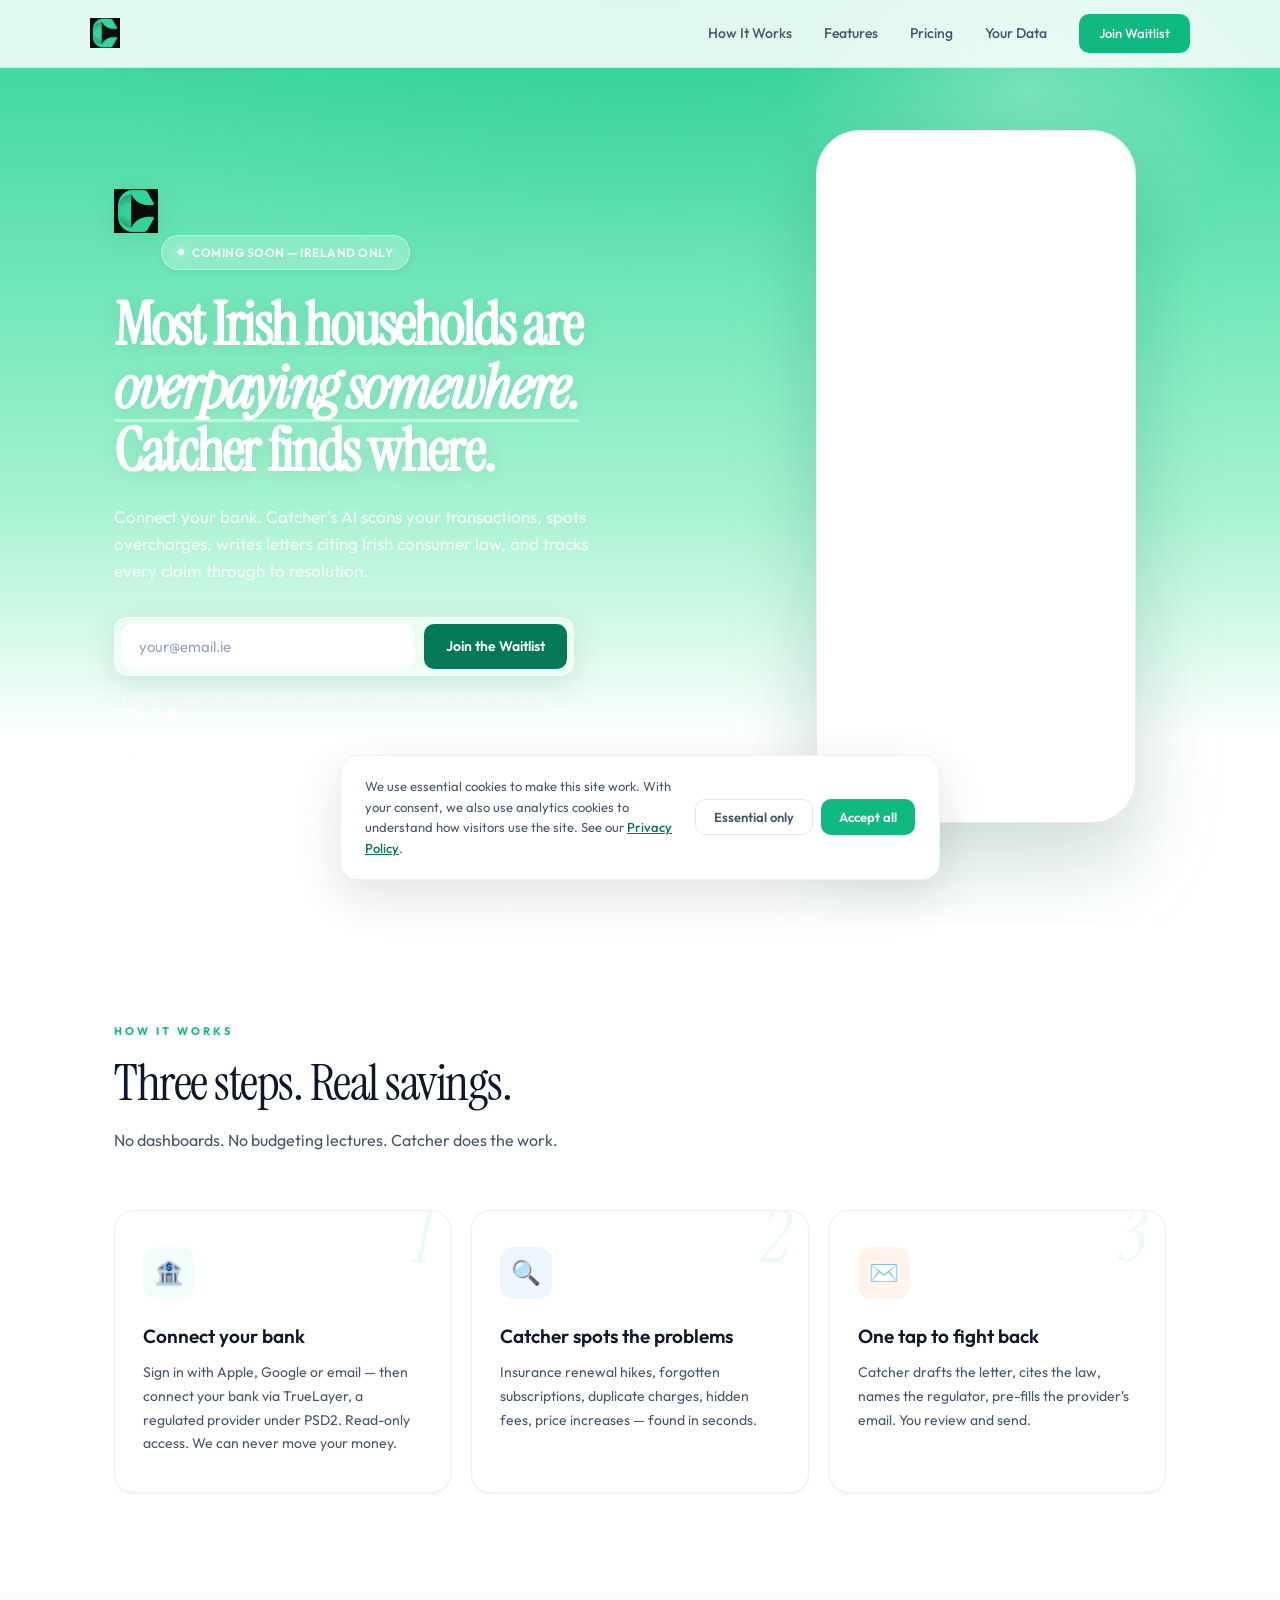
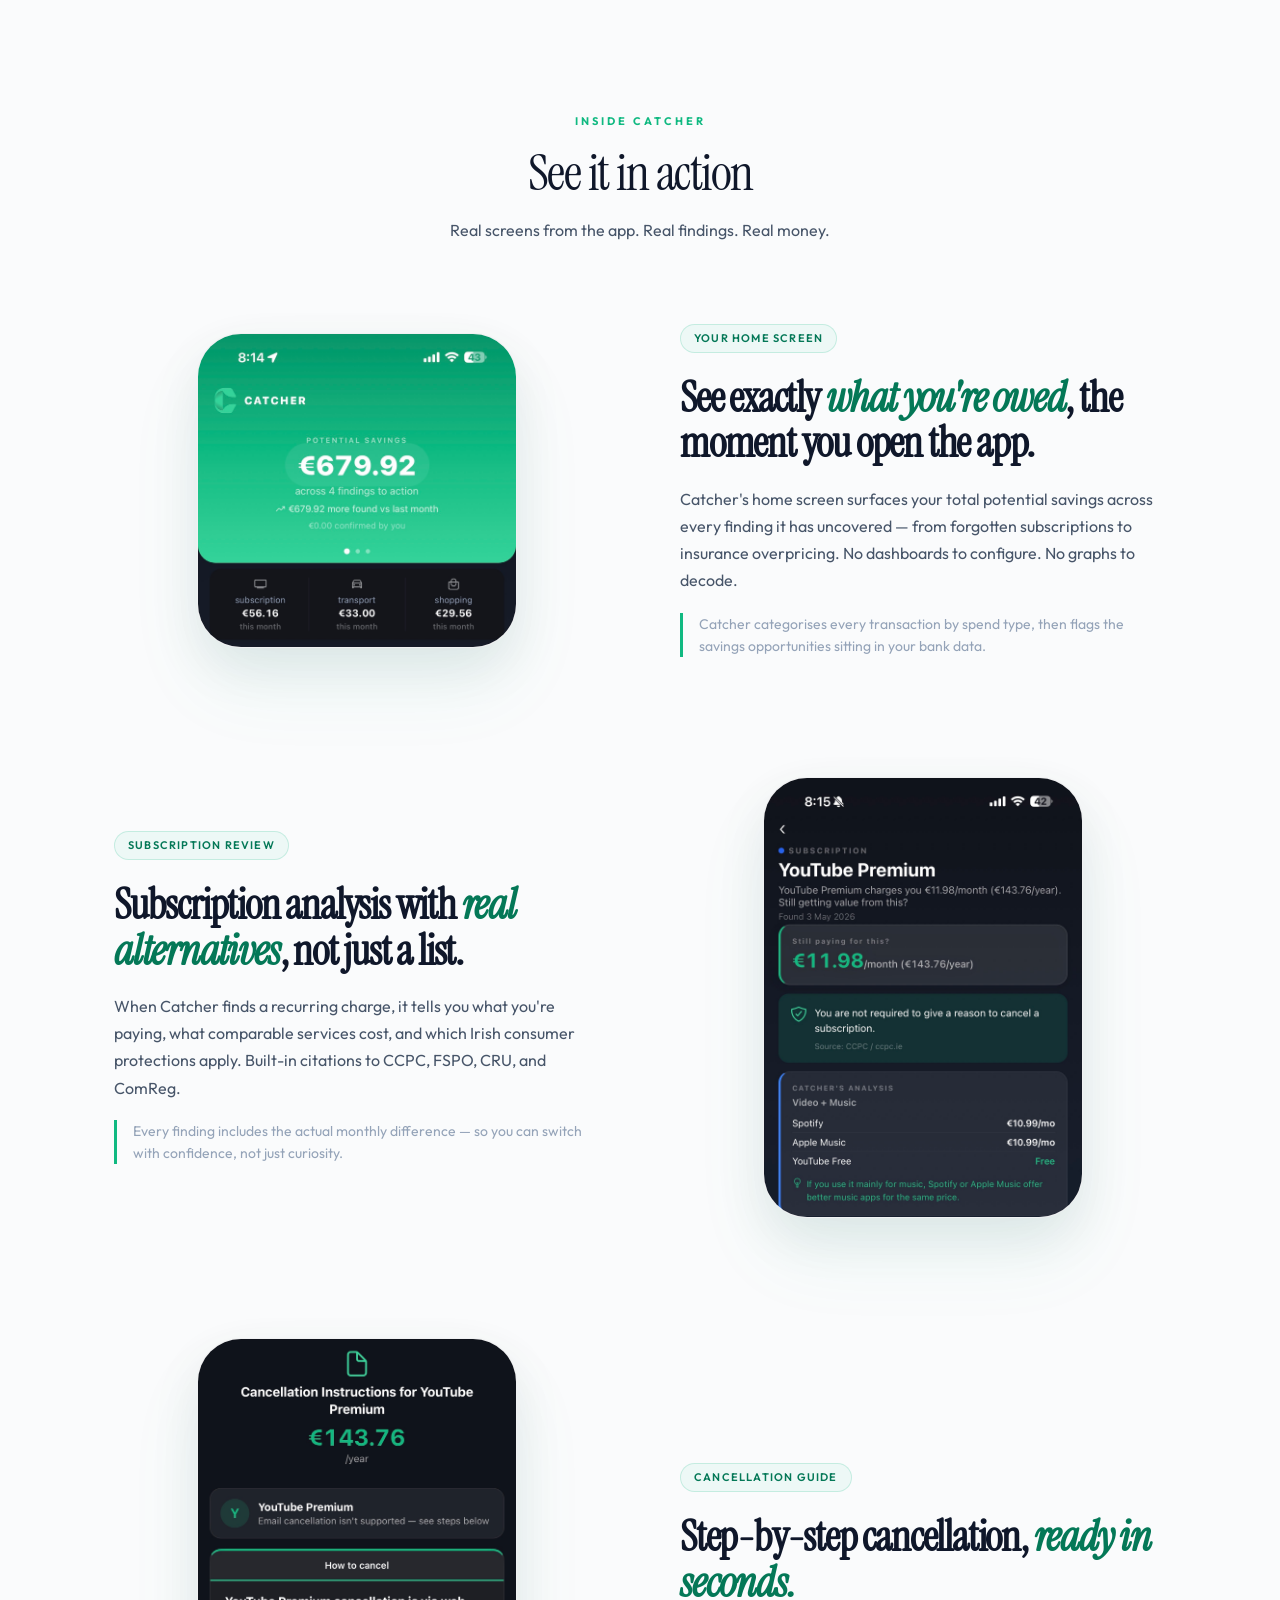
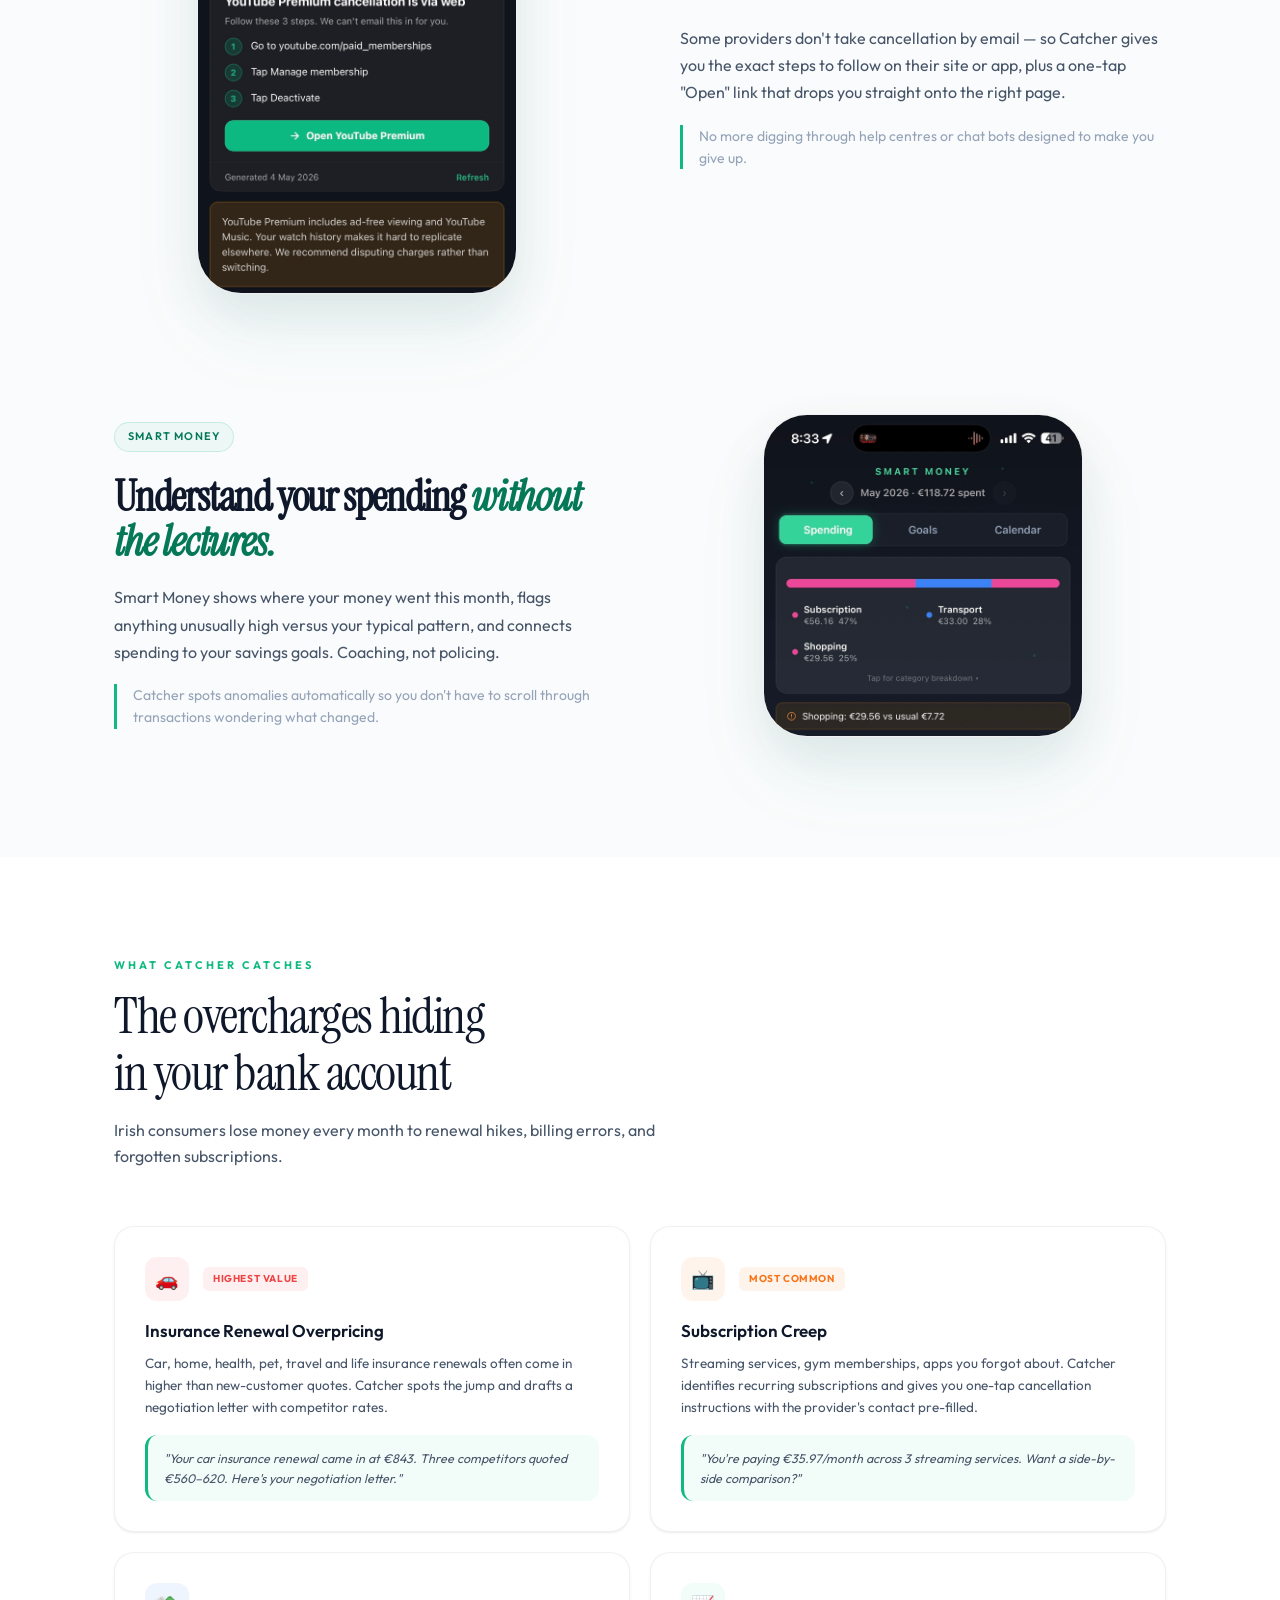
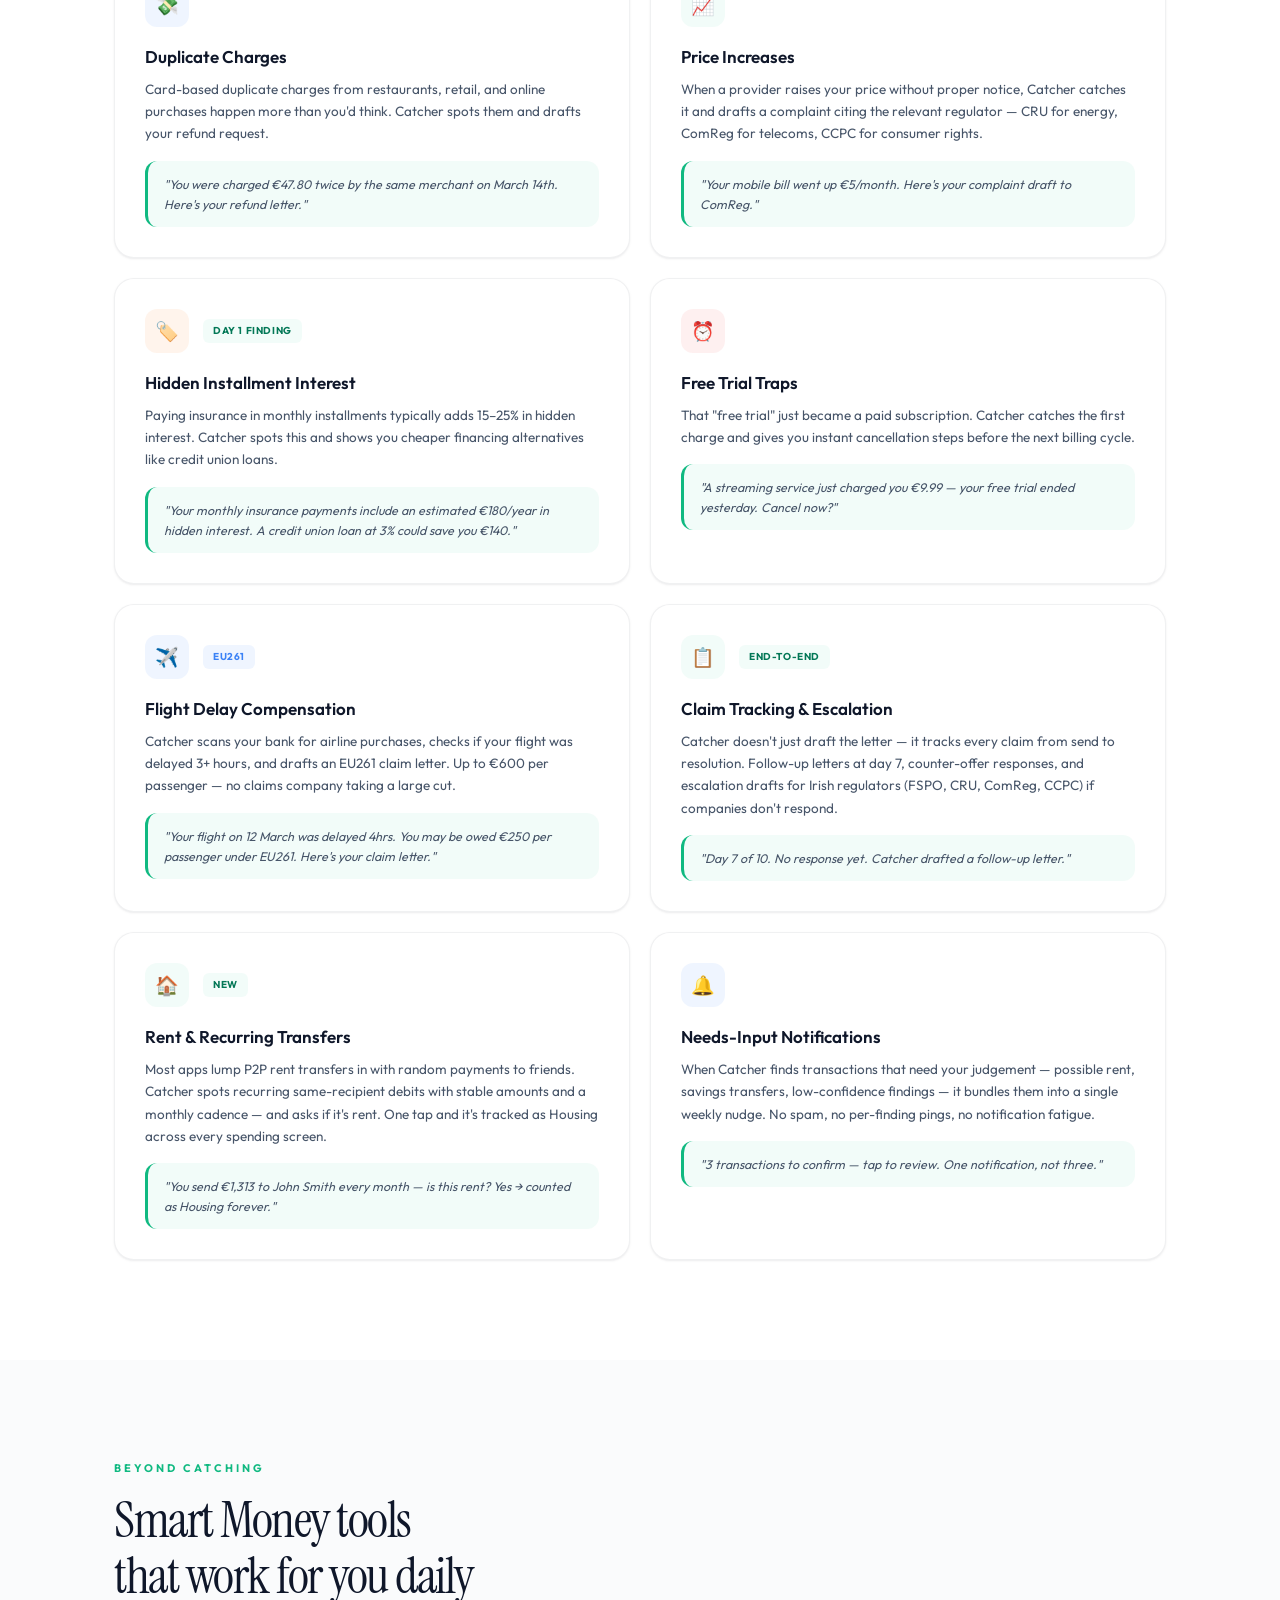
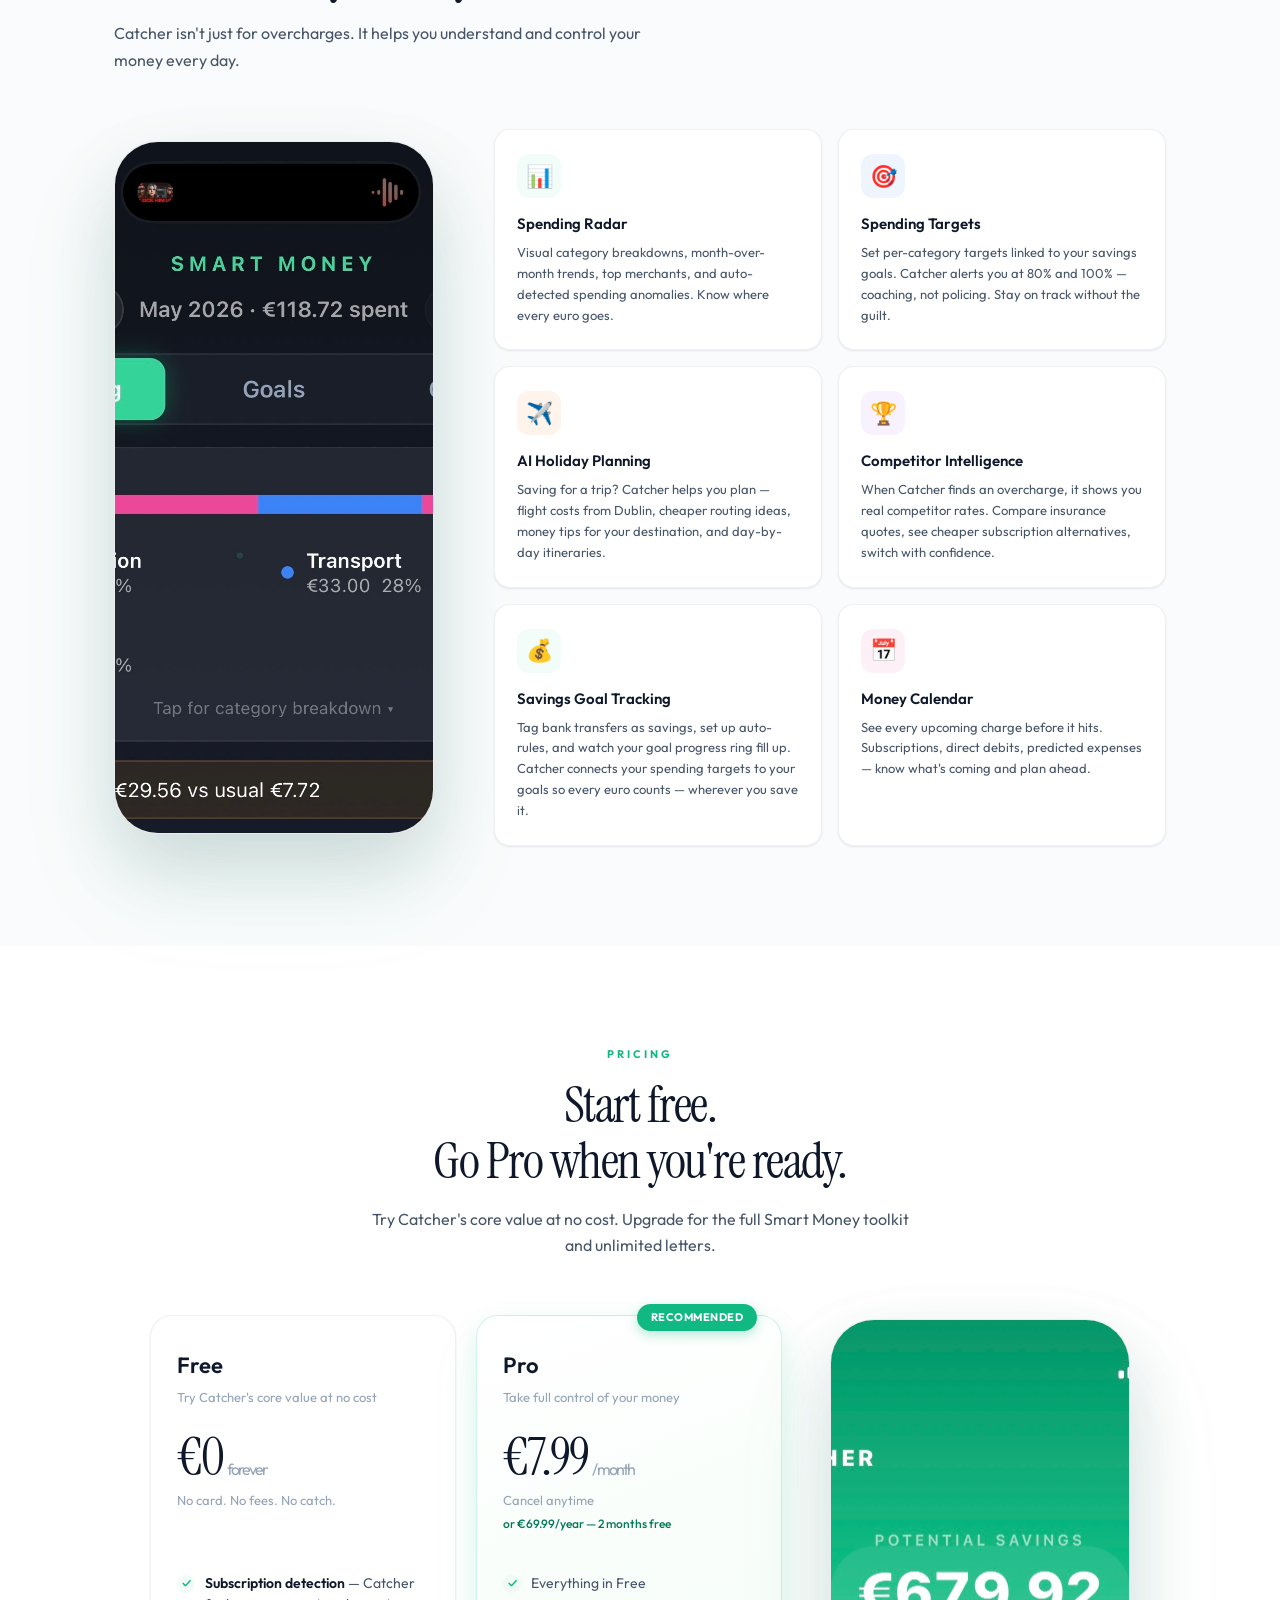
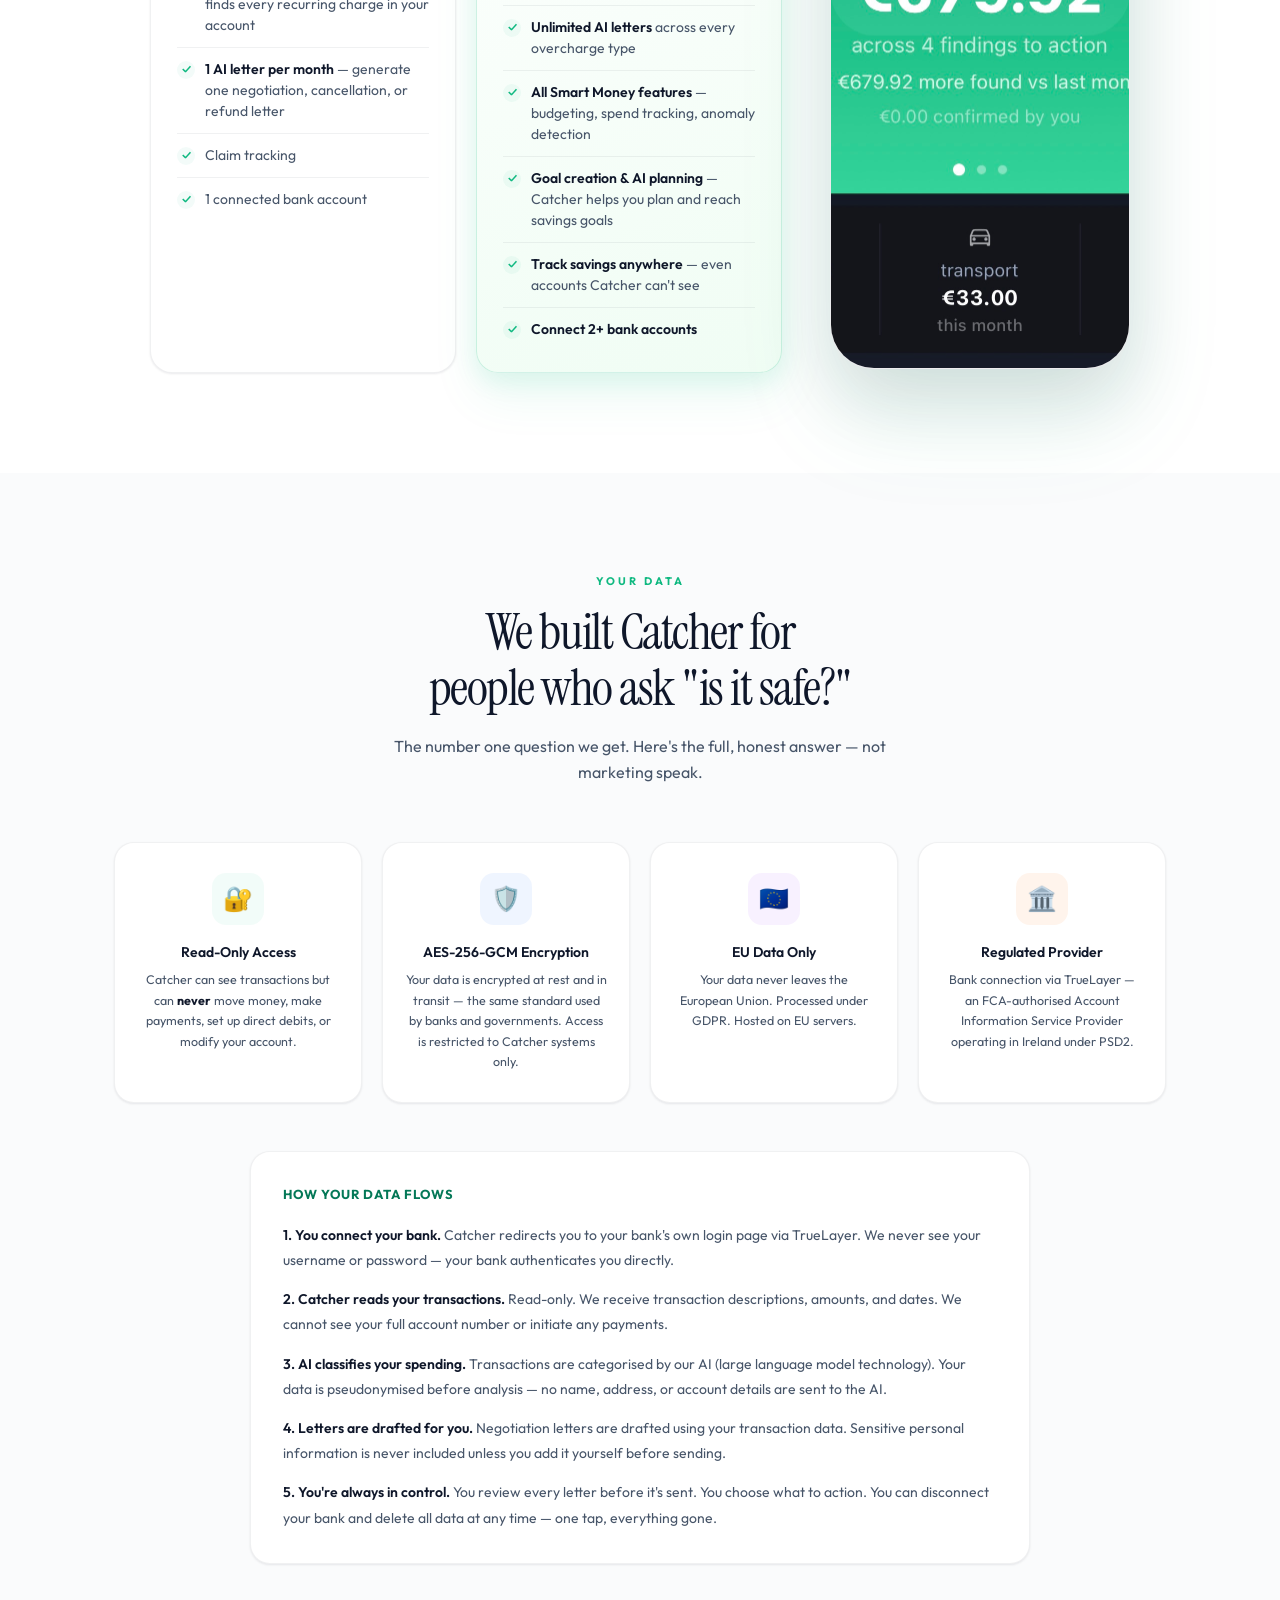
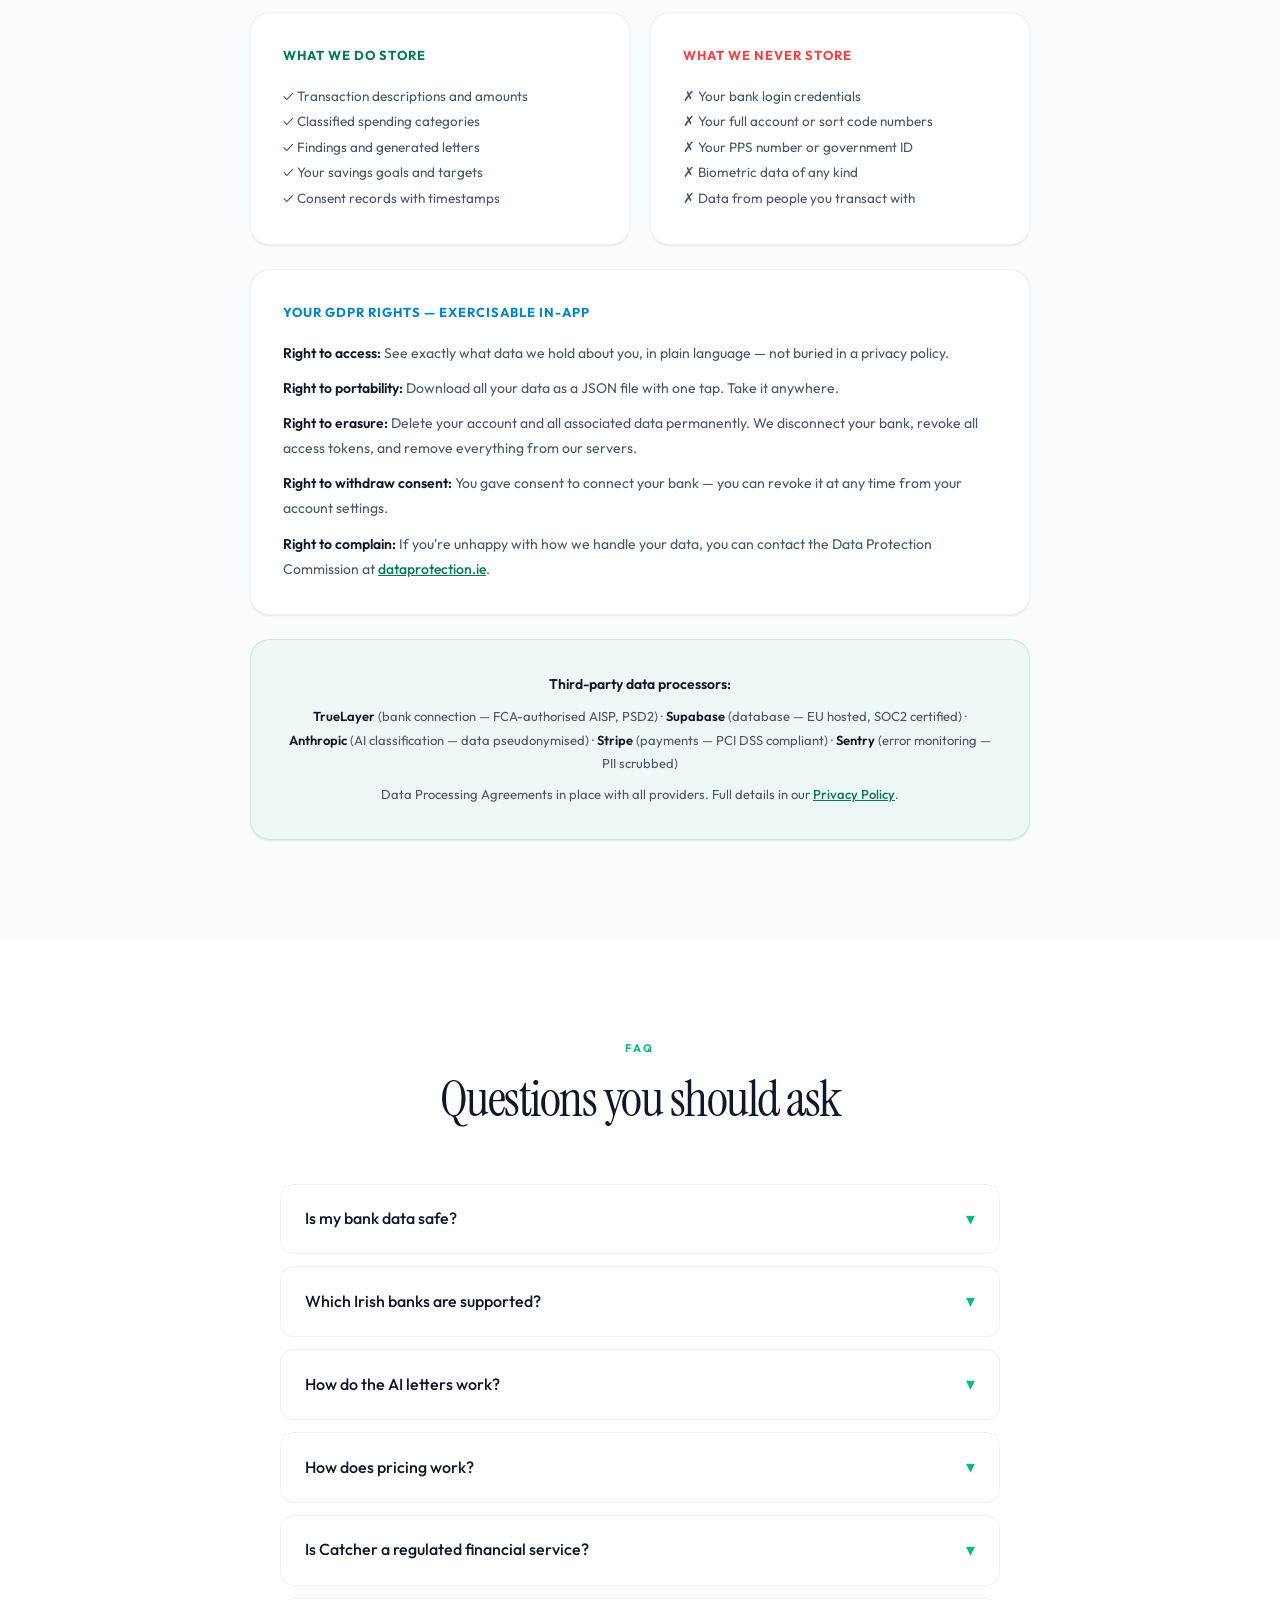
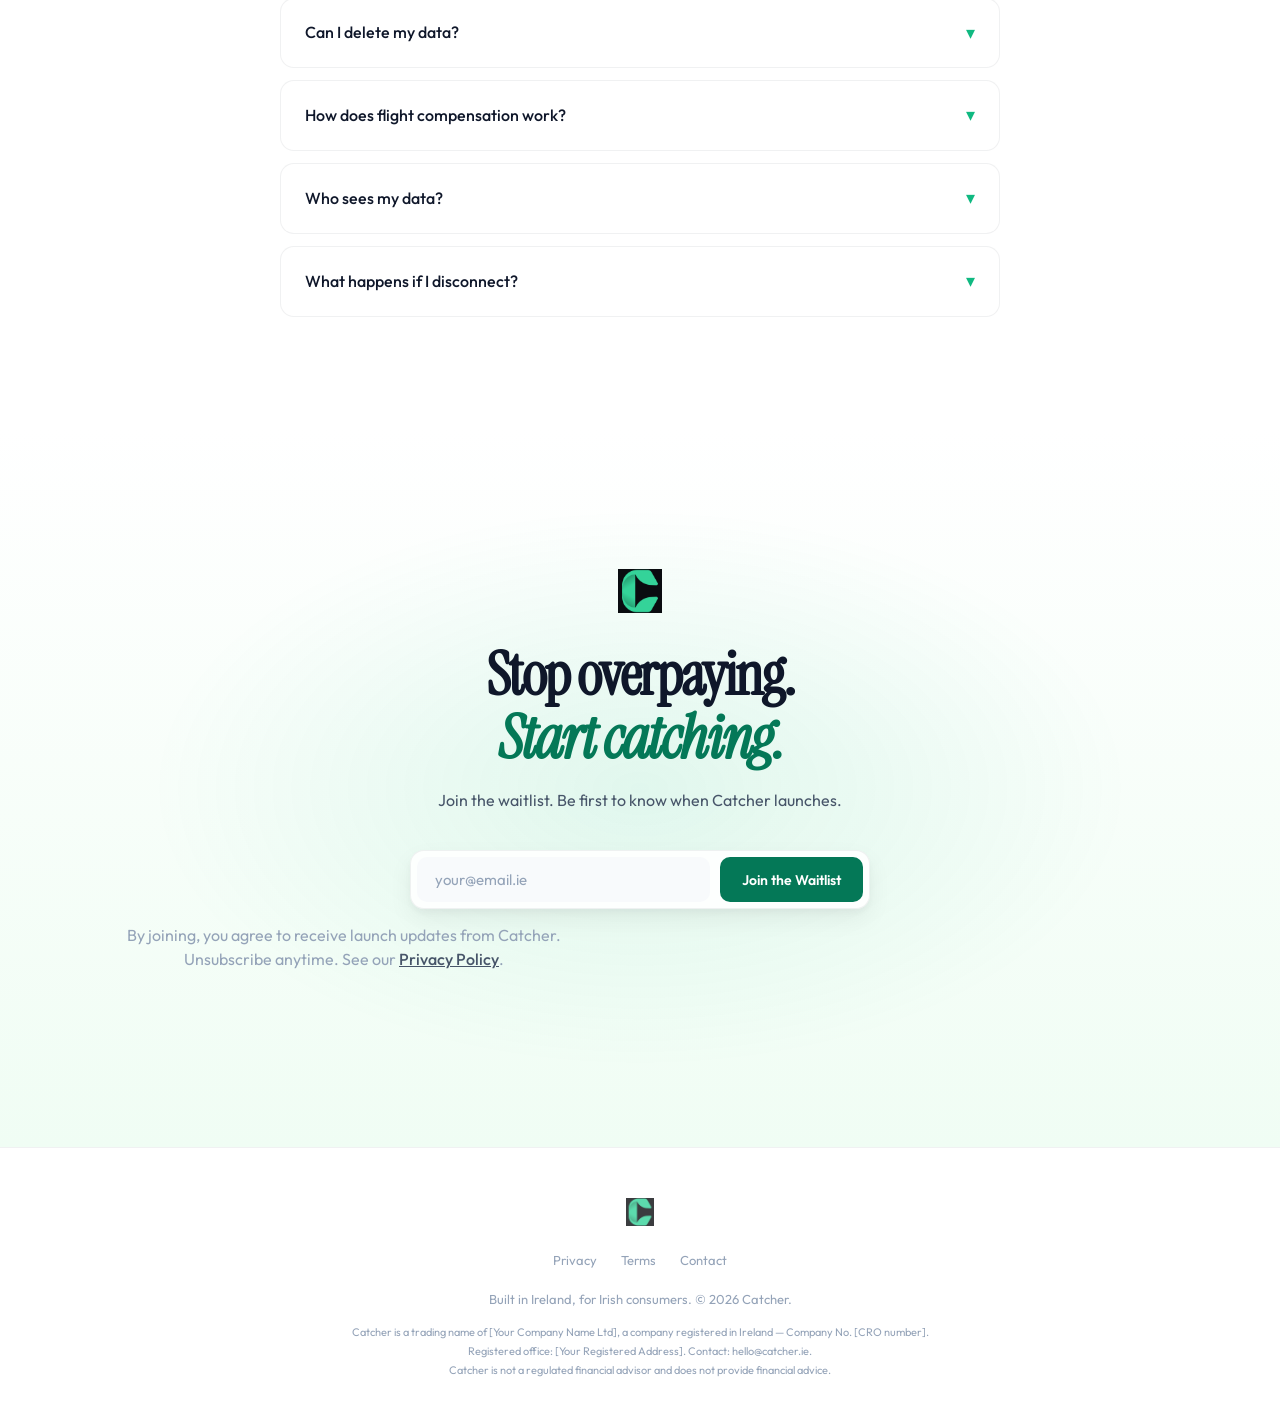
==== commit b8dfe852: "design(site): screenshots-first redesign — animated hero phone + inline screens For an app launch si" ====
--- a/index.html
+++ b/index.html
@@ -59,29 +59,65 @@
 .nav-cta { background: var(--green); color: #fff !important; padding: 9px 20px; border-radius: 10px; font-weight: 600; font-size: 13px !important; transition: transform 0.2s, background 0.2s, box-shadow 0.2s; }
 .nav-cta:hover { transform: translateY(-1px); background: var(--green-deep); box-shadow: 0 6px 18px rgba(16,185,129,0.25); }
 
-.hero { padding: 180px 0 140px; text-align: center; background: linear-gradient(180deg, #34d399 0%, #6ee7b7 30%, #a7f3d0 55%, rgba(255,255,255,0.6) 80%, #ffffff 100%); position: relative; overflow: hidden; }
+/* Hero — product-first redesign. Animated phone-frame shows the app
+   rotating through 4 screens (home → savings → cancellation → smart
+   money) so visitors SEE Catcher before they read about it. Text +
+   waitlist form sit beside the phone on desktop, stack below on mobile. */
+.hero { padding: 130px 0 100px; background: linear-gradient(180deg, #34d399 0%, #6ee7b7 30%, #a7f3d0 55%, rgba(255,255,255,0.6) 80%, #ffffff 100%); position: relative; overflow: hidden; }
 .hero::before { content: ''; position: absolute; inset: 0; background: radial-gradient(ellipse 800px 400px at 50% 0%, rgba(16,185,129,0.25), transparent 70%), radial-gradient(ellipse 400px 300px at 80% 10%, rgba(255,255,255,0.3), transparent 60%); pointer-events: none; }
 .hero > * { position: relative; z-index: 1; }
-.hero-logo { height: 52px; width: auto; margin-bottom: 28px; filter: drop-shadow(0 4px 12px rgba(0,0,0,0.08)); }
-.hero-badge { display: inline-flex; align-items: center; gap: 8px; padding: 7px 16px; border-radius: 100px; background: rgba(255,255,255,0.25); backdrop-filter: blur(12px); -webkit-backdrop-filter: blur(12px); border: 1px solid rgba(255,255,255,0.4); font-size: 12px; font-weight: 600; color: #fff; letter-spacing: 0.5px; text-transform: uppercase; margin-bottom: 32px; box-shadow: 0 4px 12px rgba(0,0,0,0.05); }
+.hero-grid { display: grid; grid-template-columns: 1fr 380px; gap: 64px; align-items: center; max-width: 1100px; margin: 0 auto; padding: 0 24px; }
+.hero-text { text-align: left; }
+.hero-logo { height: 44px; width: auto; margin-bottom: 22px; filter: drop-shadow(0 4px 12px rgba(0,0,0,0.08)); }
+.hero-badge { display: inline-flex; align-items: center; gap: 8px; padding: 7px 16px; border-radius: 100px; background: rgba(255,255,255,0.25); backdrop-filter: blur(12px); -webkit-backdrop-filter: blur(12px); border: 1px solid rgba(255,255,255,0.4); font-size: 12px; font-weight: 600; color: #fff; letter-spacing: 0.5px; text-transform: uppercase; margin-bottom: 24px; box-shadow: 0 4px 12px rgba(0,0,0,0.05); }
 .hero-badge .dot { width: 6px; height: 6px; border-radius: 50%; background: #fff; box-shadow: 0 0 8px rgba(255,255,255,0.8); animation: pulse-dot 2s ease-in-out infinite; }
 @keyframes pulse-dot { 0%,100% { opacity: 1; } 50% { opacity: 0.45; } }
-.hero h1 { font-family: var(--serif); font-size: clamp(40px, 6vw, 76px); line-height: 1.05; letter-spacing: -2px; color: #fff; max-width: 820px; margin: 0 auto 24px; text-shadow: 0 2px 20px rgba(6,78,59,0.12); }
+.hero h1 { font-family: var(--serif); font-size: clamp(36px, 5vw, 60px); line-height: 1.05; letter-spacing: -1.8px; color: #fff; margin-bottom: 20px; text-shadow: 0 2px 20px rgba(6,78,59,0.12); }
 .hero h1 em { font-style: italic; color: #fff; position: relative; display: inline-block; }
 .hero h1 em::after { content: ''; position: absolute; bottom: -2px; left: 0; right: 0; height: 3px; background: rgba(255,255,255,0.5); border-radius: 2px; }
-.hero-sub { font-size: 18px; color: rgba(255,255,255,0.92); max-width: 580px; margin: 0 auto 40px; line-height: 1.65; }
-.hero-form { display: flex; gap: 10px; max-width: 460px; margin: 0 auto 14px; padding: 6px; background: rgba(255,255,255,0.5); border-radius: 14px; border: 1px solid rgba(255,255,255,0.6); backdrop-filter: blur(12px); -webkit-backdrop-filter: blur(12px); box-shadow: 0 8px 32px rgba(6,78,59,0.12); }
-.hero-form input { flex: 1; padding: 13px 18px; border-radius: 10px; border: none; background: #fff; color: var(--text); font-family: var(--sans); font-size: 15px; outline: none; transition: box-shadow 0.2s; }
+.hero-sub { font-size: 17px; color: rgba(255,255,255,0.92); max-width: 520px; margin: 0 0 32px; line-height: 1.6; }
+.hero-form { display: flex; gap: 10px; max-width: 460px; margin: 0 0 14px; padding: 6px; background: rgba(255,255,255,0.5); border-radius: 14px; border: 1px solid rgba(255,255,255,0.6); backdrop-filter: blur(12px); -webkit-backdrop-filter: blur(12px); box-shadow: 0 8px 32px rgba(6,78,59,0.12); }
+.hero-form input { flex: 1; padding: 13px 18px; border-radius: 10px; border: none; background: #fff; color: var(--text); font-family: var(--sans); font-size: 15px; outline: none; transition: box-shadow 0.2s; min-width: 0; }
 .hero-form input::placeholder { color: var(--text-dim); }
 .hero-form input:focus { box-shadow: 0 0 0 2px rgba(16,185,129,0.25); }
-.hero-form button { padding: 13px 24px; border-radius: 10px; border: none; background: var(--green-deep); color: #fff; font-family: var(--sans); font-size: 15px; font-weight: 600; cursor: pointer; white-space: nowrap; transition: transform 0.15s, background 0.2s, box-shadow 0.2s; }
+.hero-form button { padding: 13px 22px; border-radius: 10px; border: none; background: var(--green-deep); color: #fff; font-family: var(--sans); font-size: 14px; font-weight: 600; cursor: pointer; white-space: nowrap; transition: transform 0.15s, background 0.2s, box-shadow 0.2s; }
 .hero-form button:hover { transform: translateY(-1px); background: #064e3b; box-shadow: 0 6px 16px rgba(4,78,59,0.3); }
 .hero-form button:disabled { opacity: 0.85; cursor: not-allowed; }
-.form-consent { font-size: 11px; color: rgba(255,255,255,0.85); max-width: 460px; margin: 0 auto 24px; line-height: 1.5; }
+.form-consent { font-size: 11px; color: rgba(255,255,255,0.85); max-width: 460px; margin: 0 0 22px; line-height: 1.5; }
 .form-consent a { color: #fff; text-decoration: underline; font-weight: 500; }
-.trust-line { font-size: 12px; color: rgba(255,255,255,0.85); display: flex; align-items: center; justify-content: center; gap: 20px; flex-wrap: wrap; font-weight: 500; }
+.trust-line { font-size: 12px; color: rgba(255,255,255,0.85); display: flex; align-items: center; gap: 18px; flex-wrap: wrap; font-weight: 500; }
 .trust-line span { display: flex; align-items: center; gap: 6px; }
 .trust-line svg { width: 14px; height: 14px; }
+
+/* Hero phone stack — 4 absolutely-positioned screenshots fading between
+   each other in a 16s loop (4s per screen). Same .phone-frame style is
+   reused in Smart Money + Pricing sections so the visual vocabulary is
+   consistent. */
+.phone-frame { position: relative; width: 100%; max-width: 320px; aspect-ratio: 9 / 19.5; margin: 0 auto; border-radius: 44px; overflow: hidden; border: 1px solid rgba(15,23,42,0.08); background: #fff; box-shadow: 0 30px 70px rgba(15,23,42,0.12), 0 50px 100px rgba(16,185,129,0.10); transform: rotate(-2deg); }
+.phone-frame img { position: absolute; inset: 0; width: 100%; height: 100%; object-fit: cover; }
+.hero-phone-stack { position: relative; }
+.hero-phone-stack img { animation: phone-rotate 16s ease-in-out infinite; opacity: 0; }
+.hero-phone-stack img:nth-child(1) { animation-delay: 0s; }
+.hero-phone-stack img:nth-child(2) { animation-delay: 4s; }
+.hero-phone-stack img:nth-child(3) { animation-delay: 8s; }
+.hero-phone-stack img:nth-child(4) { animation-delay: 12s; }
+@keyframes phone-rotate {
+  0%   { opacity: 0; }
+  3%   { opacity: 1; }
+  22%  { opacity: 1; }
+  25%  { opacity: 0; }
+  100% { opacity: 0; }
+}
+
+@media (max-width: 880px) {
+  .hero { padding: 110px 0 80px; }
+  .hero-grid { grid-template-columns: 1fr; gap: 48px; text-align: center; }
+  .hero-text { text-align: center; }
+  .hero h1 { font-size: clamp(34px, 8vw, 46px); }
+  .hero-sub, .hero-form, .form-consent { margin-left: auto; margin-right: auto; }
+  .trust-line { justify-content: center; }
+  .phone-frame { max-width: 280px; transform: none; }
+}
 
 .section-label { font-size: 11px; letter-spacing: 3px; text-transform: uppercase; color: var(--green); font-weight: 700; margin-bottom: 14px; }
 .section-title { font-family: var(--serif); font-size: clamp(32px, 4vw, 52px); letter-spacing: -1.5px; line-height: 1.1; margin-bottom: 16px; color: var(--text); }
@@ -121,19 +157,37 @@
 .feature-example { margin-top: 16px; padding: 13px 16px; border-radius: 12px; background: var(--green-soft); border-left: 3px solid var(--green); font-size: 12.5px; color: var(--text-mid); line-height: 1.6; font-style: italic; }
 
 .smart-section { background: var(--bg-section); }
-.smart-grid { display: grid; grid-template-columns: repeat(3, 1fr); gap: 20px; margin-top: 56px; }
-.smart-card { padding: 32px 28px; border-radius: 20px; text-align: center; background: var(--bg-card); border: 1px solid var(--border); box-shadow: var(--shadow-sm); transition: transform 0.3s, box-shadow 0.3s; }
+/* Smart Money layout — phone screenshot anchored beside the feature grid
+   so the visual reinforces what each card describes. Stacks vertically
+   on narrow viewports. */
+.smart-layout { display: grid; grid-template-columns: 320px 1fr; gap: 60px; align-items: center; margin-top: 56px; }
+.smart-grid { display: grid; grid-template-columns: repeat(2, 1fr); gap: 16px; }
+.smart-card { padding: 24px 22px; border-radius: 16px; background: var(--bg-card); border: 1px solid var(--border); box-shadow: var(--shadow-sm); transition: transform 0.3s, box-shadow 0.3s; }
 .smart-card:hover { transform: translateY(-3px); box-shadow: var(--shadow-md); }
-.smart-icon-wrap { width: 56px; height: 56px; border-radius: 16px; display: inline-flex; align-items: center; justify-content: center; background: var(--green-soft); margin-bottom: 18px; font-size: 26px; }
-.smart-card h4 { font-size: 16px; font-weight: 600; margin-bottom: 8px; color: var(--text); }
+.smart-icon-wrap { width: 44px; height: 44px; border-radius: 12px; display: inline-flex; align-items: center; justify-content: center; background: var(--green-soft); margin-bottom: 14px; font-size: 22px; }
+.smart-card h4 { font-size: 15px; font-weight: 600; margin-bottom: 6px; color: var(--text); }
 .smart-card p { font-size: 13px; color: var(--text-mid); line-height: 1.6; }
+.smart-phone { transform: rotate(2deg); }
+@media (max-width: 880px) {
+  .smart-layout { grid-template-columns: 1fr; gap: 40px; }
+  .smart-phone { max-width: 260px; transform: none; }
+}
 
 .model-section { text-align: center; background: var(--bg); }
-.model-cards { display: grid; grid-template-columns: repeat(2, 1fr); gap: 24px; max-width: 800px; margin: 56px auto 0; }
-.model-card { padding: 40px 32px; border-radius: 24px; text-align: left; transition: transform 0.3s, box-shadow 0.3s; position: relative; }
+/* Pricing layout — Free + Pro cards beside a phone showing the Pro
+   experience (Smart Money). Visual anchor reinforces what Pro unlocks. */
+.model-layout { display: grid; grid-template-columns: 1fr 300px; gap: 48px; align-items: center; max-width: 980px; margin: 56px auto 0; }
+.model-cards { display: grid; grid-template-columns: repeat(2, 1fr); gap: 20px; }
+.model-card { padding: 32px 26px; border-radius: 22px; text-align: left; transition: transform 0.3s, box-shadow 0.3s; position: relative; }
 .model-card.free { background: var(--bg-card); border: 1px solid var(--border); box-shadow: var(--shadow-sm); }
 .model-card.free:hover { transform: translateY(-3px); box-shadow: var(--shadow-md); }
 .model-card.pro { background: linear-gradient(160deg, #ffffff, #f0fdf4); border: 1.5px solid var(--green-border); box-shadow: 0 8px 24px rgba(16,185,129,0.1), 0 24px 48px rgba(16,185,129,0.08); }
+.pro-phone { transform: rotate(-2deg); }
+@media (max-width: 880px) {
+  .model-layout { grid-template-columns: 1fr; gap: 40px; }
+  .model-cards { grid-template-columns: 1fr; }
+  .pro-phone { max-width: 260px; transform: none; }
+}
 .model-card.pro:hover { transform: translateY(-4px); box-shadow: 0 16px 32px rgba(16,185,129,0.15), 0 32px 56px rgba(16,185,129,0.1); }
 .pro-badge { position: absolute; top: -12px; right: 24px; background: var(--green); color: #fff; padding: 5px 14px; border-radius: 100px; font-size: 11px; font-weight: 700; letter-spacing: 0.5px; text-transform: uppercase; box-shadow: 0 4px 12px rgba(16,185,129,0.3); }
 .model-card h3 { font-size: 22px; font-weight: 600; margin-bottom: 4px; color: var(--text); }
@@ -242,25 +296,33 @@
 </nav>
 
 <section class="hero">
-  <div class="container">
-    <img src="logo.png" alt="Catcher" class="hero-logo fade-up">
-    <div class="hero-badge fade-up"><span class="dot"></span> Coming Soon — Ireland Only</div>
-    <h1 class="fade-up" style="transition-delay:0.1s">Most Irish households are <em>overpaying somewhere.</em> Catcher finds where.</h1>
-    <p class="hero-sub fade-up" style="transition-delay:0.2s">
-      Connect your bank. Catcher's AI scans your transactions, spots overcharges,
-      writes letters citing Irish consumer law, and tracks every claim through to resolution.
-    </p>
-    <form class="hero-form fade-up" style="transition-delay:0.3s" id="waitlist" onsubmit="handleSubmit(event)">
-      <input type="email" name="email" placeholder="your@email.ie" required>
-      <button type="submit">Join the Waitlist</button>
-    </form>
-    <p class="form-consent fade-up" style="transition-delay:0.35s">
-      By joining, you agree to receive launch updates from Catcher. Unsubscribe anytime. See our <a href="/privacy">Privacy Policy</a>.
-    </p>
-    <div class="trust-line fade-up" style="transition-delay:0.4s">
-      <span><svg viewBox="0 0 24 24" fill="none" stroke="currentColor" stroke-width="2"><rect x="3" y="11" width="18" height="11" rx="2"/><path d="M7 11V7a5 5 0 0 1 10 0v4"/></svg> Read-only via TrueLayer</span>
-      <span><svg viewBox="0 0 24 24" fill="none" stroke="currentColor" stroke-width="2"><path d="M12 22s8-4 8-10V5l-8-3-8 3v7c0 6 8 10 8 10z"/></svg> GDPR compliant</span>
-      <span><svg viewBox="0 0 24 24" fill="none" stroke="currentColor" stroke-width="2"><path d="M22 11.08V12a10 10 0 1 1-5.93-9.14"/><polyline points="22 4 12 14.01 9 11.01"/></svg> EU data only</span>
+  <div class="hero-grid">
+    <div class="hero-text fade-up">
+      <img src="logo.png" alt="Catcher" class="hero-logo">
+      <div class="hero-badge"><span class="dot"></span> Coming Soon — Ireland Only</div>
+      <h1>Most Irish households are <em>overpaying somewhere.</em> Catcher finds where.</h1>
+      <p class="hero-sub">
+        Connect your bank. Catcher's AI scans your transactions, spots overcharges,
+        writes letters citing Irish consumer law, and tracks every claim through to resolution.
+      </p>
+      <form class="hero-form" id="waitlist" onsubmit="handleSubmit(event)">
+        <input type="email" name="email" placeholder="your@email.ie" required>
+        <button type="submit">Join the Waitlist</button>
+      </form>
+      <p class="form-consent">
+        By joining, you agree to receive launch updates from Catcher. Unsubscribe anytime. See our <a href="/privacy">Privacy Policy</a>.
+      </p>
+      <div class="trust-line">
+        <span><svg viewBox="0 0 24 24" fill="none" stroke="currentColor" stroke-width="2"><rect x="3" y="11" width="18" height="11" rx="2"/><path d="M7 11V7a5 5 0 0 1 10 0v4"/></svg> Read-only via TrueLayer</span>
+        <span><svg viewBox="0 0 24 24" fill="none" stroke="currentColor" stroke-width="2"><path d="M12 22s8-4 8-10V5l-8-3-8 3v7c0 6 8 10 8 10z"/></svg> GDPR compliant</span>
+        <span><svg viewBox="0 0 24 24" fill="none" stroke="currentColor" stroke-width="2"><path d="M22 11.08V12a10 10 0 1 1-5.93-9.14"/><polyline points="22 4 12 14.01 9 11.01"/></svg> EU data only</span>
+      </div>
+    </div>
+    <div class="phone-frame hero-phone-stack fade-up" style="transition-delay:0.15s">
+      <img src="home-savings.jpg" alt="Catcher home screen — €154.61 found" loading="eager">
+      <img src="subscription-review.jpg" alt="Catcher subscription review" loading="eager">
+      <img src="cancellation-guide.jpg" alt="Catcher cancellation tracker" loading="eager">
+      <img src="smart-money.jpg" alt="Catcher Smart Money" loading="eager">
     </div>
   </div>
 </section>
@@ -444,7 +506,11 @@
     <div class="section-label fade-up">Beyond Catching</div>
     <div class="section-title fade-up">Smart Money tools<br>that work for you daily</div>
     <p class="section-sub fade-up">Catcher isn't just for overcharges. It helps you understand and control your money every day.</p>
-    <div class="smart-grid">
+    <div class="smart-layout">
+      <div class="phone-frame smart-phone fade-up">
+        <img src="smart-money.jpg" alt="Catcher Smart Money — spending breakdown + goals + calendar" loading="lazy">
+      </div>
+      <div class="smart-grid">
       <div class="smart-card fade-up">
         <div class="smart-icon-wrap" style="color:var(--green-deep);">📊</div>
         <h4>Spending Radar</h4>
@@ -474,6 +540,7 @@
         <div class="smart-icon-wrap" style="background:rgba(236,72,153,0.08);color:var(--pink);">📅</div>
         <h4>Money Calendar</h4>
         <p>See every upcoming charge before it hits. Subscriptions, direct debits, predicted expenses — know what's coming and plan ahead.</p>
+      </div>
       </div>
     </div>
   </div>
@@ -484,7 +551,8 @@
     <div class="section-label fade-up">Pricing</div>
     <div class="section-title fade-up">Start free.<br>Go Pro when you're ready.</div>
     <p class="section-sub fade-up" style="margin:0 auto;">Try Catcher's core value at no cost. Upgrade for the full Smart Money toolkit and unlimited letters.</p>
-    <div class="model-cards">
+    <div class="model-layout">
+      <div class="model-cards">
       <div class="model-card free fade-up">
         <h3>Free</h3>
         <p class="model-tagline">Try Catcher's core value at no cost</p>
@@ -513,6 +581,10 @@
           <li><span class="check">✓</span><span><strong>Track savings anywhere</strong> — even accounts Catcher can't see</span></li>
           <li><span class="check">✓</span><span><strong>Connect 2+ bank accounts</strong></span></li>
         </ul>
+      </div>
+      </div>
+      <div class="phone-frame pro-phone fade-up" style="transition-delay:0.15s">
+        <img src="home-savings.jpg" alt="Catcher Pro experience — what your dashboard looks like" loading="lazy">
       </div>
     </div>
   </div>
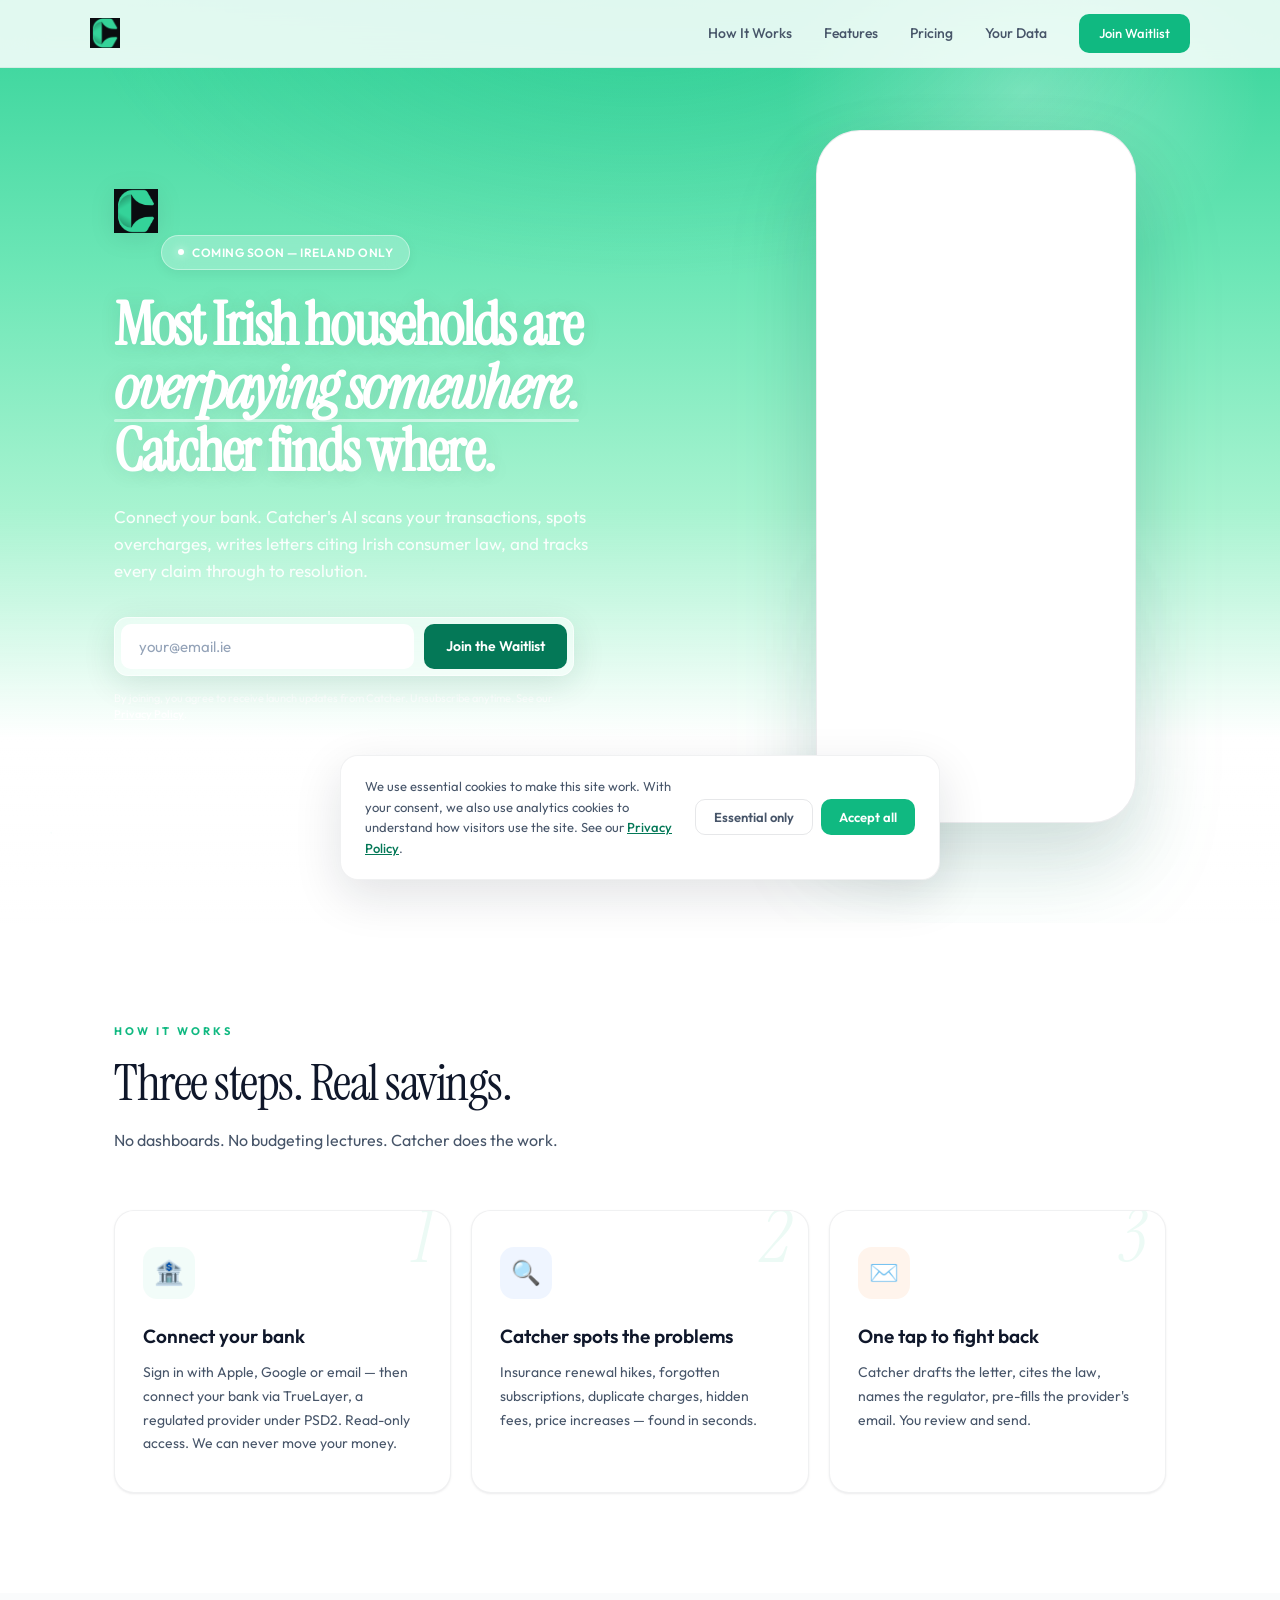
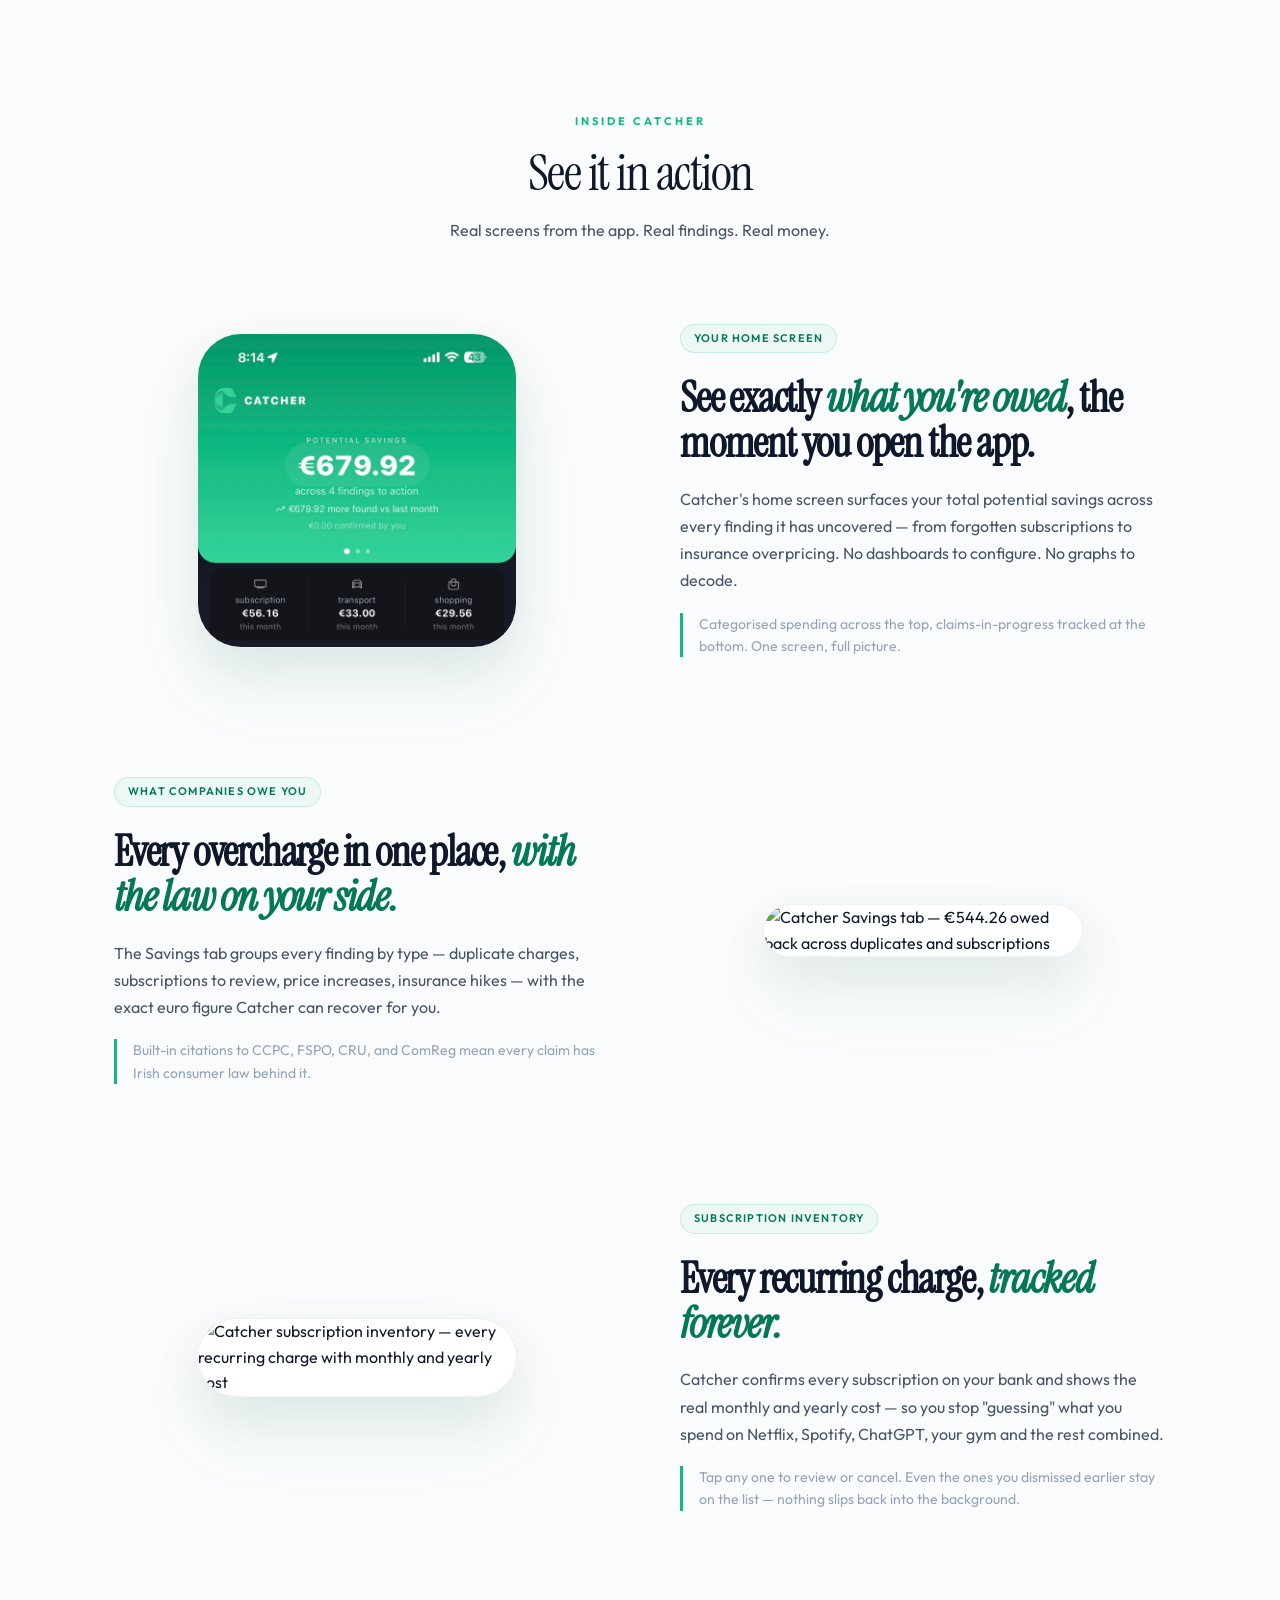
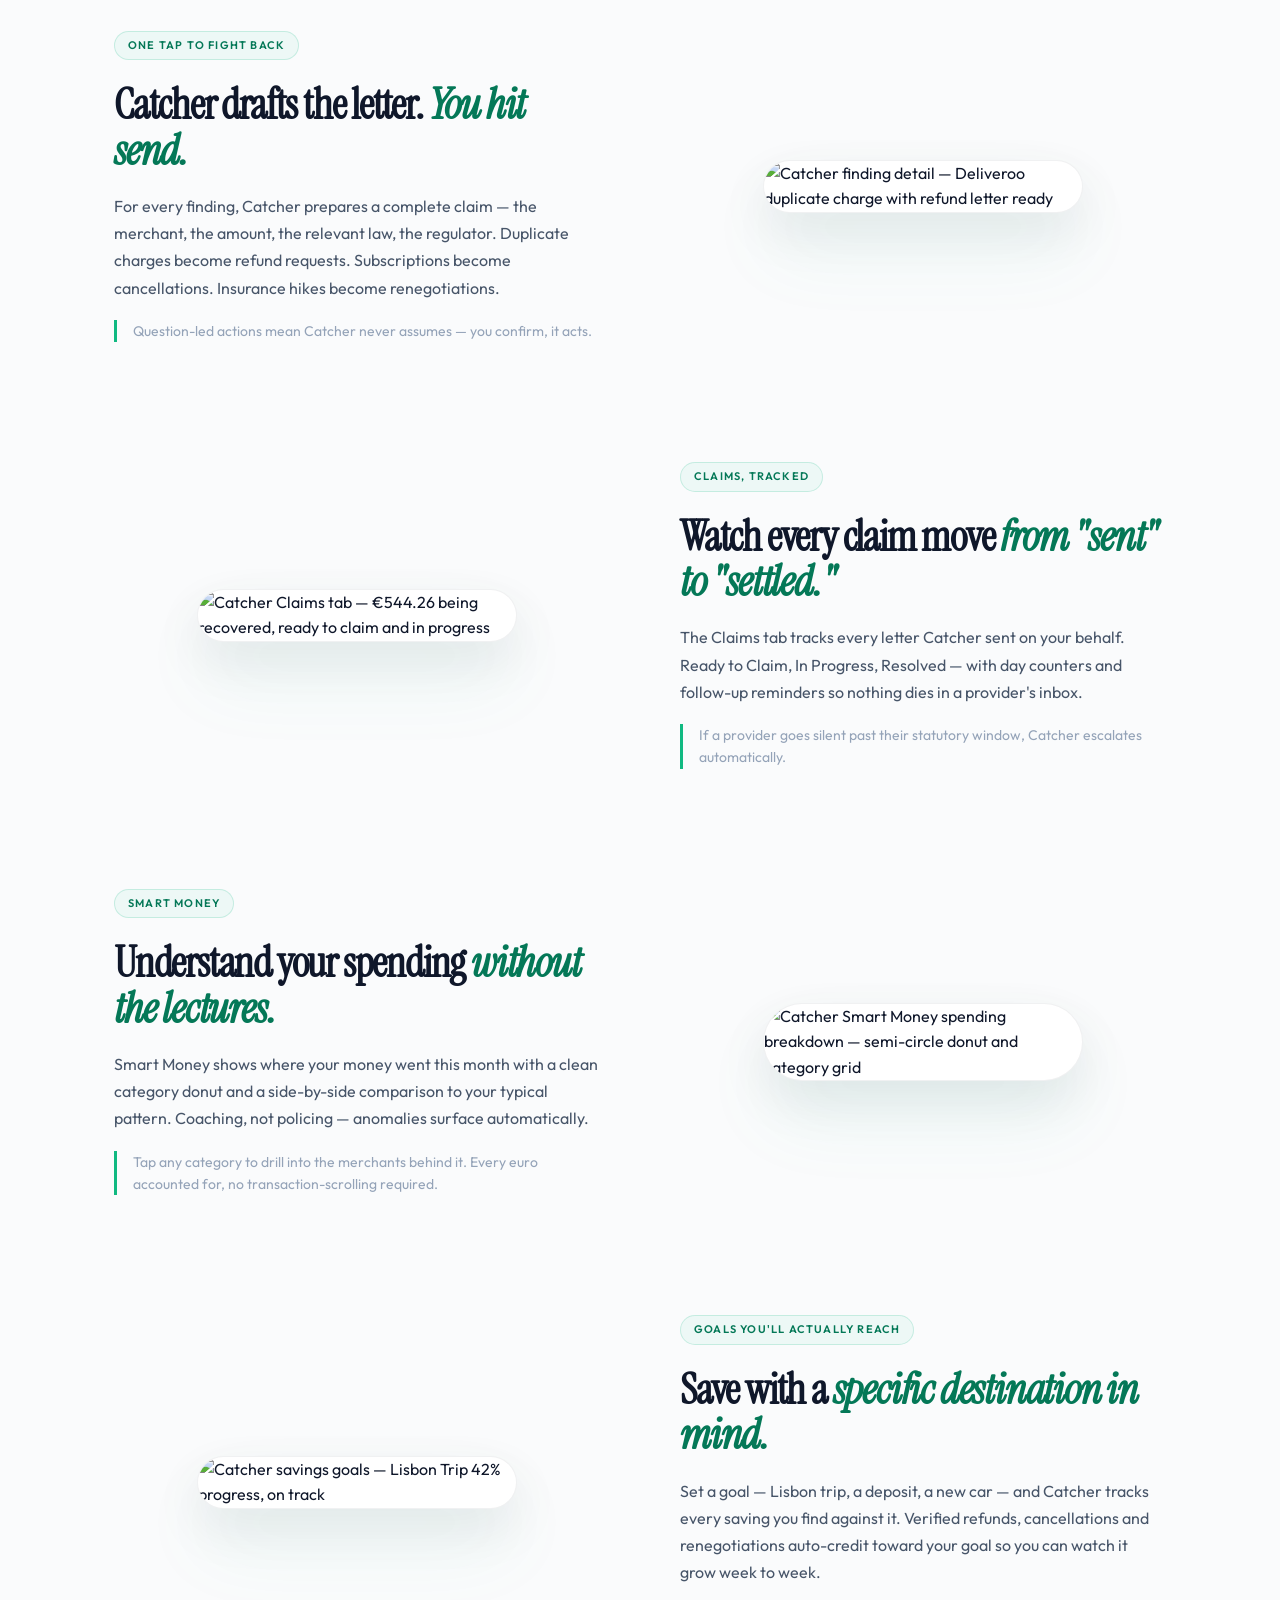
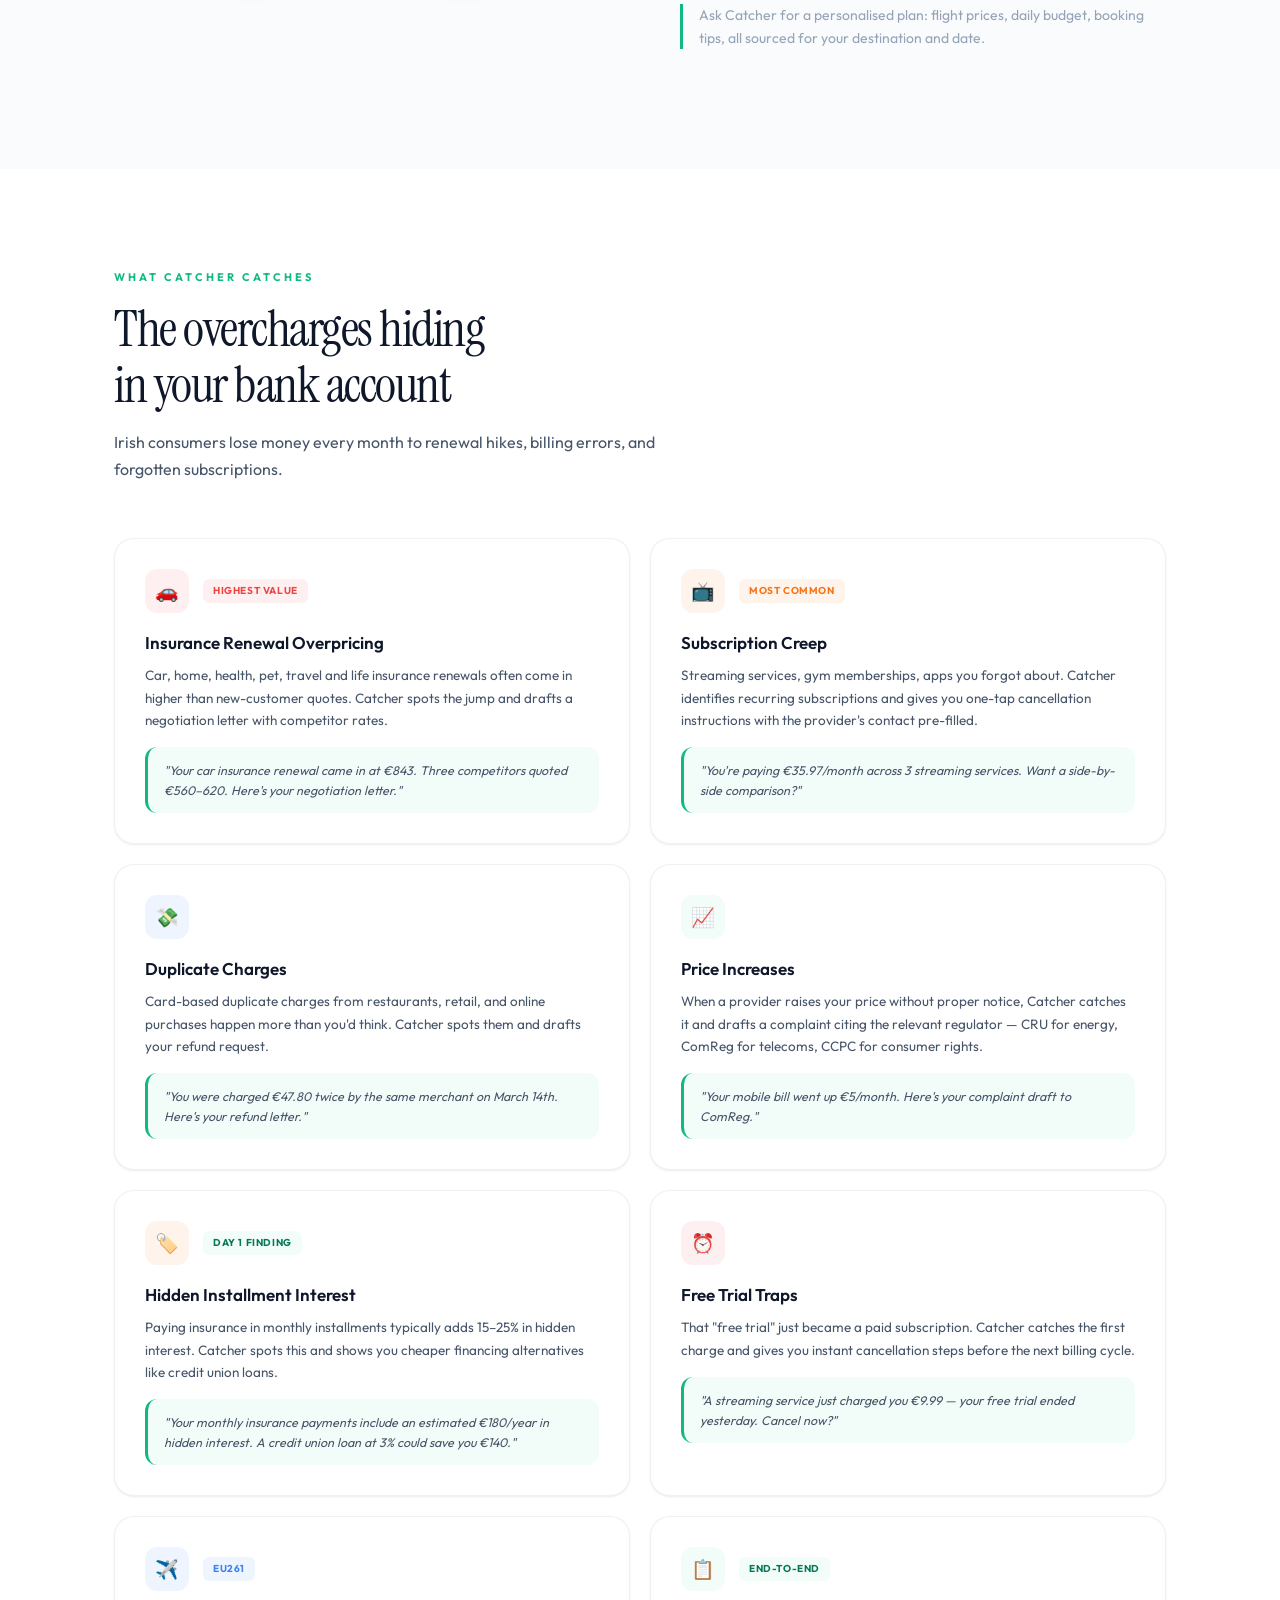
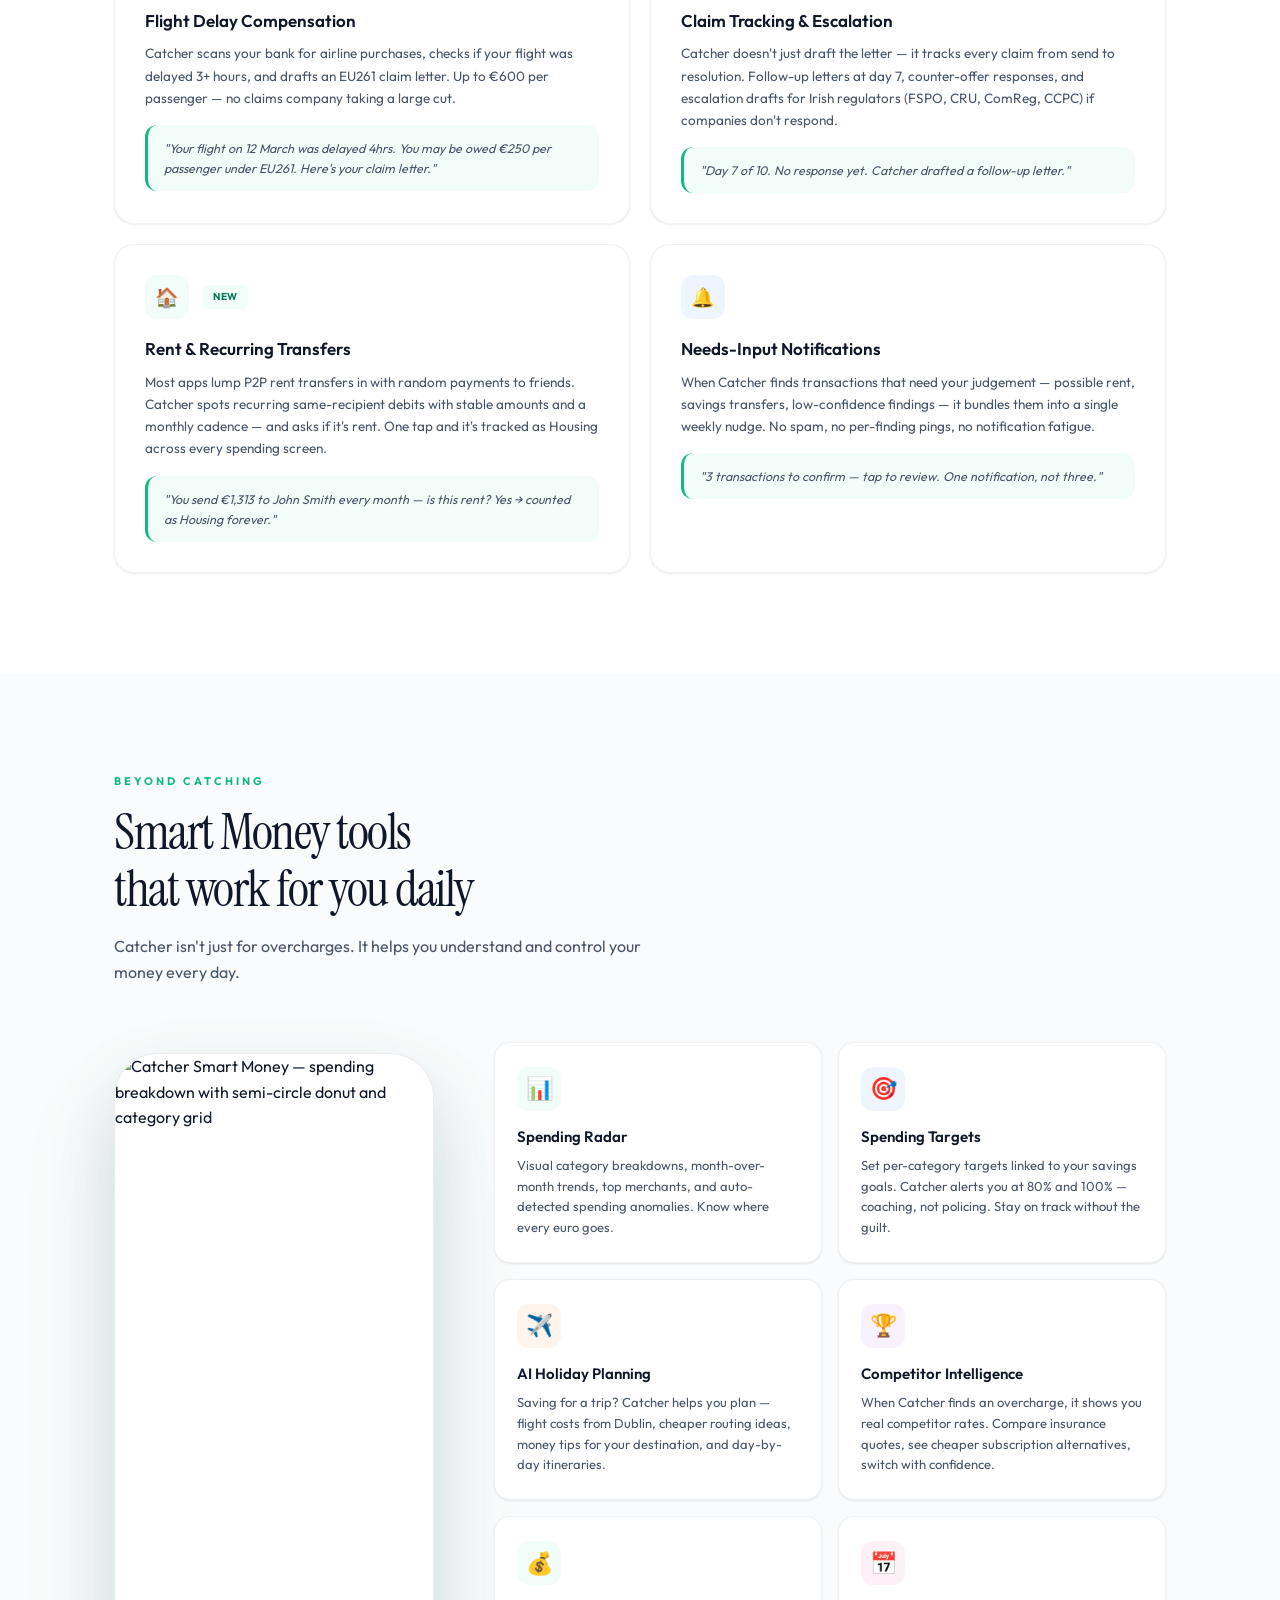
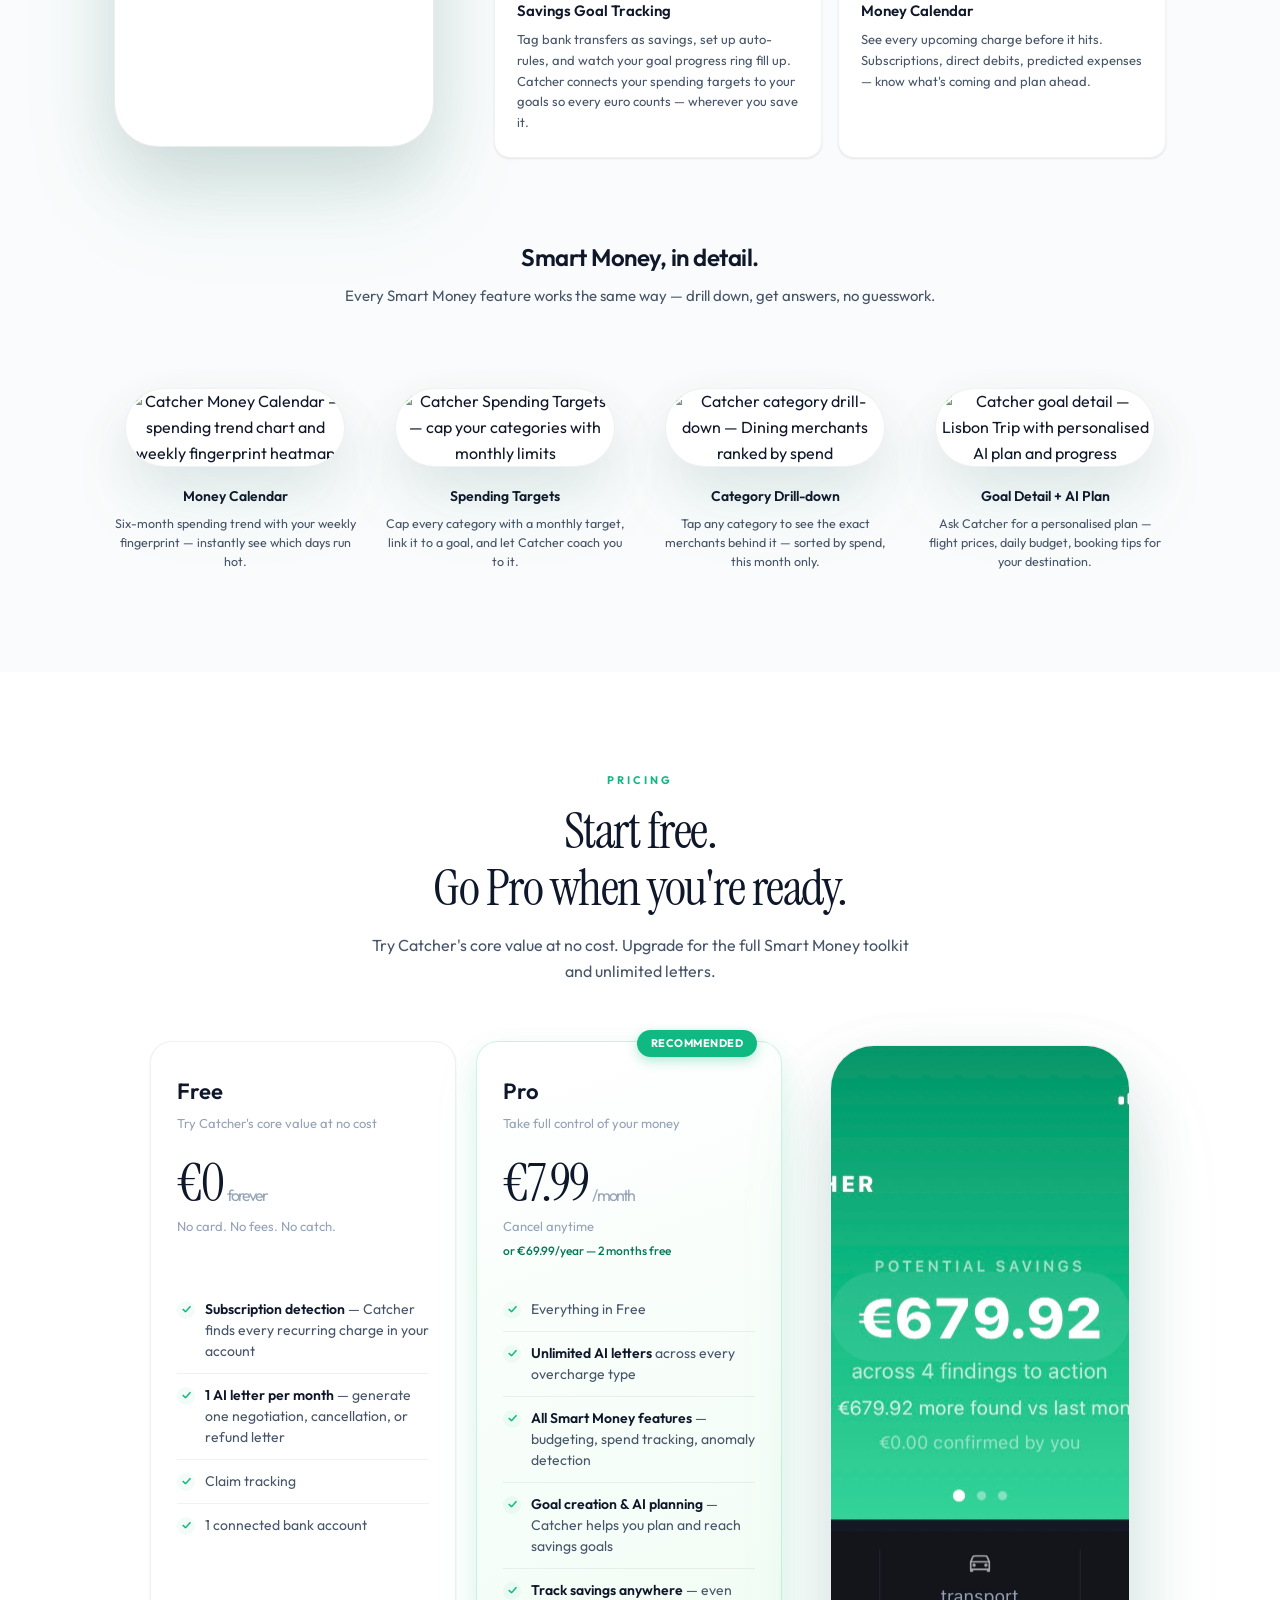
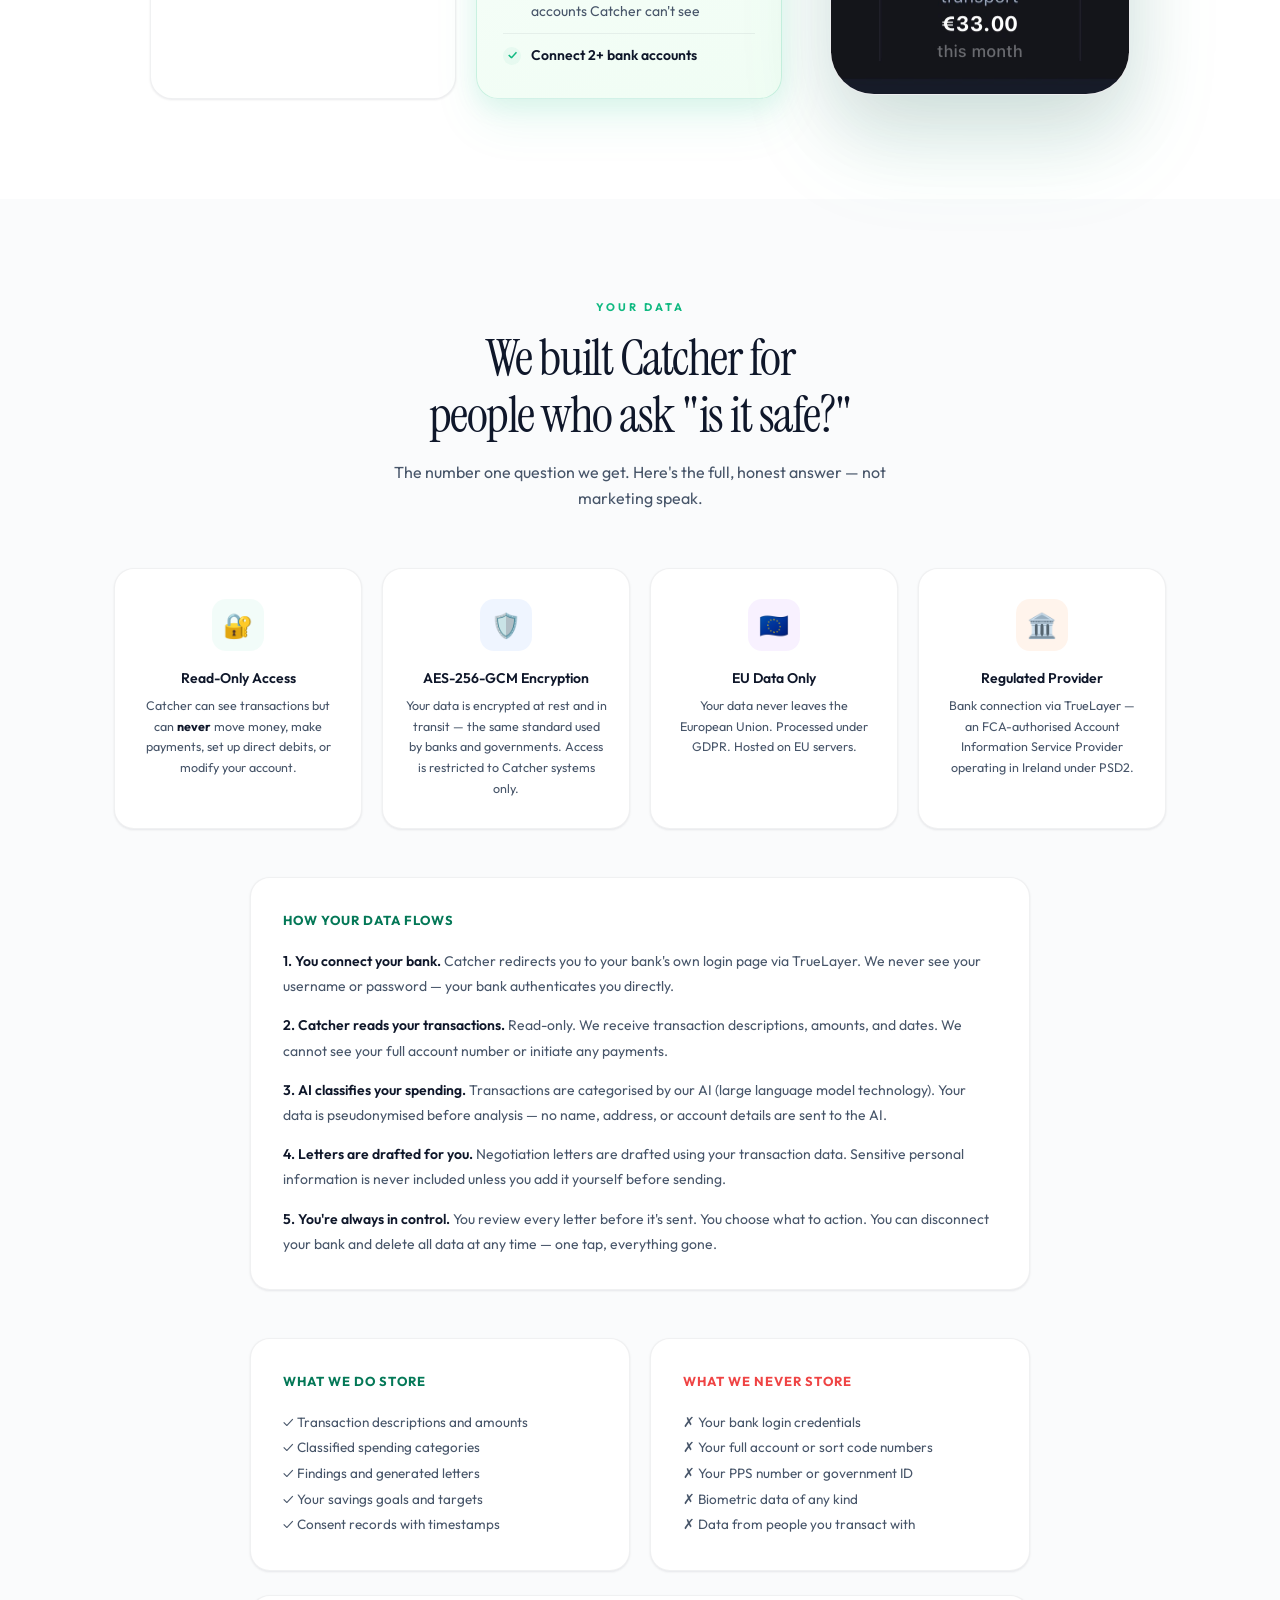
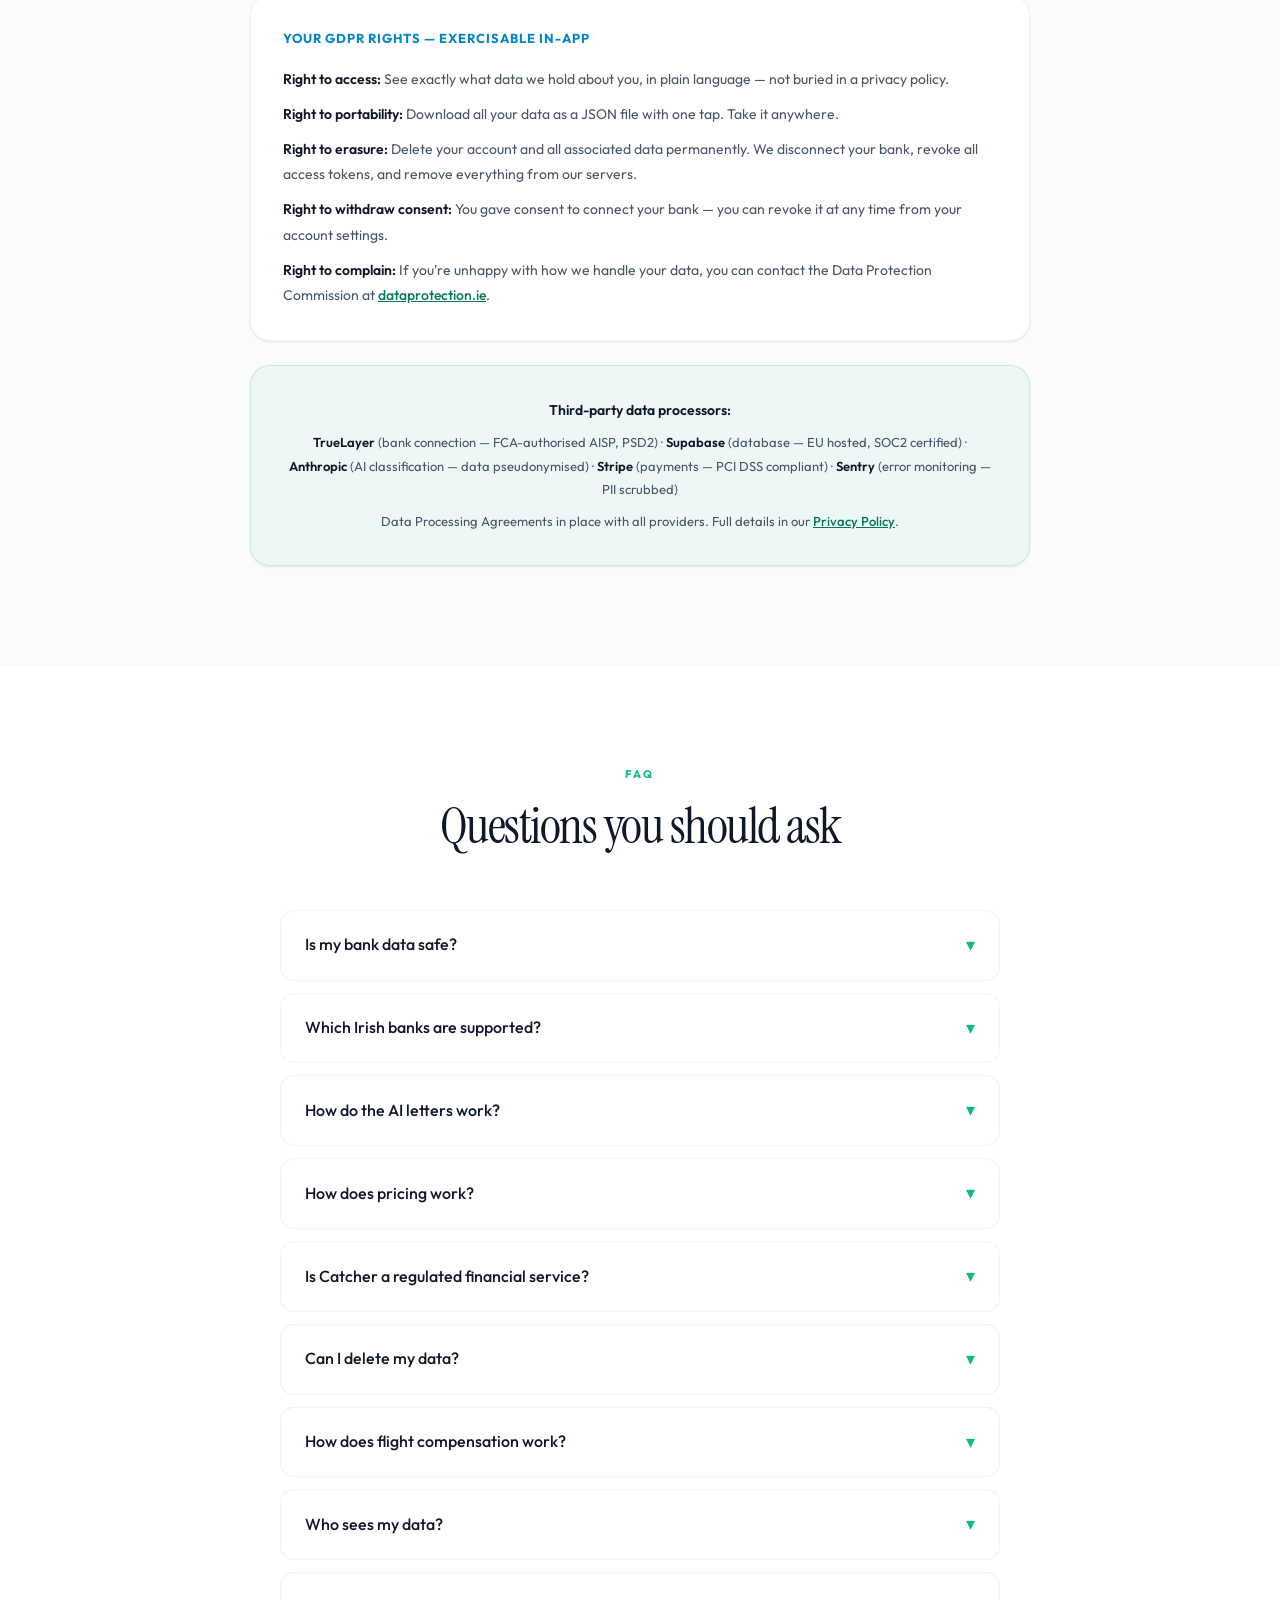
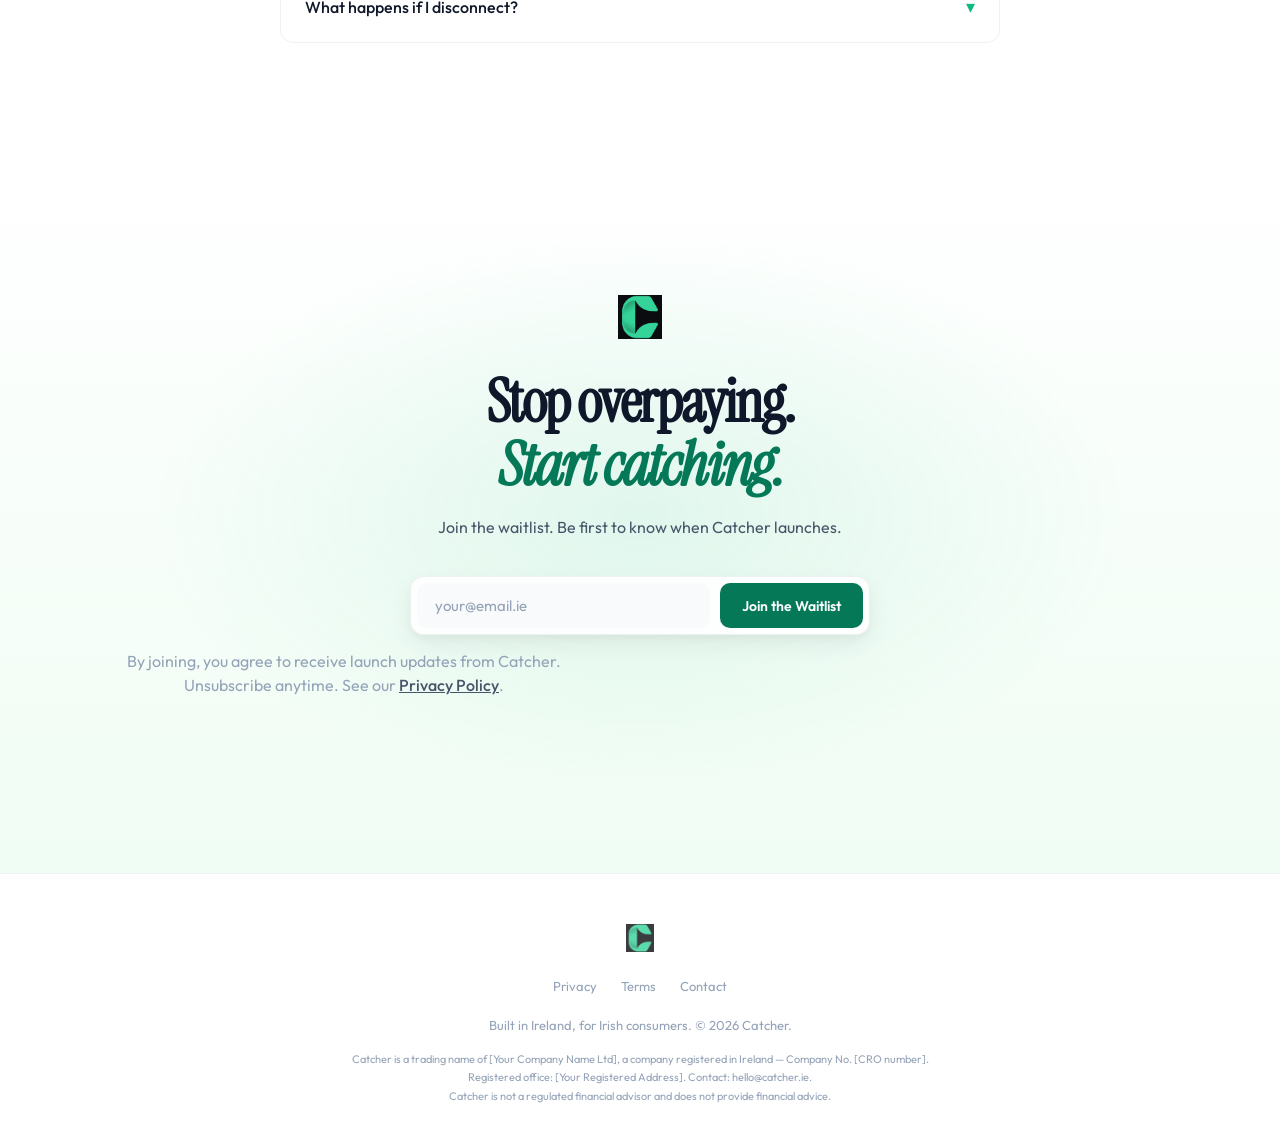
==== commit 748cfbb6: "Redesign to light theme, update pricing tiers" ====
--- a/index.html
+++ b/index.html
@@ -168,6 +168,25 @@
 .smart-card h4 { font-size: 15px; font-weight: 600; margin-bottom: 6px; color: var(--text); }
 .smart-card p { font-size: 13px; color: var(--text-mid); line-height: 1.6; }
 .smart-phone { transform: rotate(2deg); }
+
+/* Smart Money detail gallery — 4-up row of phone screenshots beneath
+   the Smart Money feature grid. Inherits .showcase-phone styling for
+   the actual phone frame; .smart-gallery is just the grid + caption. */
+.smart-gallery { margin-top: 80px; display: grid; grid-template-columns: repeat(4, 1fr); gap: 28px; }
+.smart-gallery-item { display: flex; flex-direction: column; align-items: center; text-align: center; }
+.smart-gallery-item .showcase-phone { max-width: 220px; transform: none; margin-bottom: 18px; }
+.smart-gallery-item h5 { font-size: 14px; font-weight: 600; color: var(--text); margin-bottom: 6px; }
+.smart-gallery-item p { font-size: 12.5px; color: var(--text-mid); line-height: 1.55; }
+.smart-gallery-heading { text-align: center; margin-top: 80px; }
+.smart-gallery-heading h3 { font-size: 24px; font-weight: 600; color: var(--text); margin-bottom: 8px; letter-spacing: -0.02em; }
+.smart-gallery-heading p { font-size: 15px; color: var(--text-mid); }
+@media (max-width: 900px) {
+  .smart-gallery { grid-template-columns: repeat(2, 1fr); gap: 24px; margin-top: 56px; }
+}
+@media (max-width: 540px) {
+  .smart-gallery { grid-template-columns: 1fr; gap: 32px; }
+  .smart-gallery-item .showcase-phone { max-width: 240px; }
+}
 @media (max-width: 880px) {
   .smart-layout { grid-template-columns: 1fr; gap: 40px; }
   .smart-phone { max-width: 260px; transform: none; }
@@ -320,9 +339,9 @@
     </div>
     <div class="phone-frame hero-phone-stack fade-up" style="transition-delay:0.15s">
       <img src="home-savings.jpg" alt="Catcher home screen — €154.61 found" loading="eager">
-      <img src="subscription-review.jpg" alt="Catcher subscription review" loading="eager">
-      <img src="cancellation-guide.jpg" alt="Catcher cancellation tracker" loading="eager">
-      <img src="smart-money.jpg" alt="Catcher Smart Money" loading="eager">
+      <img src="savings-owed.jpg" alt="Catcher Savings — €544.26 owed back" loading="eager">
+      <img src="smart-money-spending.jpg" alt="Catcher Smart Money spending breakdown" loading="eager">
+      <img src="goals.jpg" alt="Catcher savings goals — Lisbon Trip progress" loading="eager">
     </div>
   </div>
 </section>
@@ -364,42 +383,72 @@
     </div>
 
     <div class="showcase-row fade-up">
-      <div class="showcase-phone"><img src="home-savings.jpg" alt="Catcher home screen" loading="lazy"></div>
+      <div class="showcase-phone"><img src="home-savings.jpg" alt="Catcher home screen — €154.61 found, in-progress claims" loading="lazy"></div>
       <div class="showcase-text">
         <span class="showcase-tag">Your home screen</span>
         <h3>See exactly <em>what you're owed</em>, the moment you open the app.</h3>
         <p>Catcher's home screen surfaces your total potential savings across every finding it has uncovered — from forgotten subscriptions to insurance overpricing. No dashboards to configure. No graphs to decode.</p>
-        <p class="showcase-detail">Catcher categorises every transaction by spend type, then flags the savings opportunities sitting in your bank data.</p>
+        <p class="showcase-detail">Categorised spending across the top, claims-in-progress tracked at the bottom. One screen, full picture.</p>
       </div>
     </div>
 
     <div class="showcase-row reverse fade-up">
-      <div class="showcase-phone"><img src="subscription-review.jpg" alt="Catcher subscription review screen" loading="lazy"></div>
+      <div class="showcase-phone"><img src="savings-owed.jpg" alt="Catcher Savings tab — €544.26 owed back across duplicates and subscriptions" loading="lazy"></div>
       <div class="showcase-text">
-        <span class="showcase-tag">Subscription review</span>
-        <h3>Subscription analysis with <em>real alternatives</em>, not just a list.</h3>
-        <p>When Catcher finds a recurring charge, it tells you what you're paying, what comparable services cost, and which Irish consumer protections apply. Built-in citations to CCPC, FSPO, CRU, and ComReg.</p>
-        <p class="showcase-detail">Every finding includes the actual monthly difference — so you can switch with confidence, not just curiosity.</p>
+        <span class="showcase-tag">What companies owe you</span>
+        <h3>Every overcharge in one place, <em>with the law on your side.</em></h3>
+        <p>The Savings tab groups every finding by type — duplicate charges, subscriptions to review, price increases, insurance hikes — with the exact euro figure Catcher can recover for you.</p>
+        <p class="showcase-detail">Built-in citations to CCPC, FSPO, CRU, and ComReg mean every claim has Irish consumer law behind it.</p>
       </div>
     </div>
 
     <div class="showcase-row fade-up">
-      <div class="showcase-phone"><img src="cancellation-guide.jpg" alt="Catcher cancellation guide" loading="lazy"></div>
+      <div class="showcase-phone"><img src="subscription-inventory.jpg" alt="Catcher subscription inventory — every recurring charge with monthly and yearly cost" loading="lazy"></div>
       <div class="showcase-text">
-        <span class="showcase-tag">Cancellation guide</span>
-        <h3>Step-by-step cancellation, <em>ready in seconds.</em></h3>
-        <p>Some providers don't take cancellation by email — so Catcher gives you the exact steps to follow on their site or app, plus a one-tap "Open" link that drops you straight onto the right page.</p>
-        <p class="showcase-detail">No more digging through help centres or chat bots designed to make you give up.</p>
+        <span class="showcase-tag">Subscription inventory</span>
+        <h3>Every recurring charge, <em>tracked forever.</em></h3>
+        <p>Catcher confirms every subscription on your bank and shows the real monthly and yearly cost — so you stop "guessing" what you spend on Netflix, Spotify, ChatGPT, your gym and the rest combined.</p>
+        <p class="showcase-detail">Tap any one to review or cancel. Even the ones you dismissed earlier stay on the list — nothing slips back into the background.</p>
       </div>
     </div>
 
     <div class="showcase-row reverse fade-up">
-      <div class="showcase-phone"><img src="smart-money.jpg" alt="Catcher Smart Money screen" loading="lazy"></div>
+      <div class="showcase-phone"><img src="finding-detail.jpg" alt="Catcher finding detail — Deliveroo duplicate charge with refund letter ready" loading="lazy"></div>
+      <div class="showcase-text">
+        <span class="showcase-tag">One tap to fight back</span>
+        <h3>Catcher drafts the letter. <em>You hit send.</em></h3>
+        <p>For every finding, Catcher prepares a complete claim — the merchant, the amount, the relevant law, the regulator. Duplicate charges become refund requests. Subscriptions become cancellations. Insurance hikes become renegotiations.</p>
+        <p class="showcase-detail">Question-led actions mean Catcher never assumes — you confirm, it acts.</p>
+      </div>
+    </div>
+
+    <div class="showcase-row fade-up">
+      <div class="showcase-phone"><img src="claims.jpg" alt="Catcher Claims tab — €544.26 being recovered, ready to claim and in progress" loading="lazy"></div>
+      <div class="showcase-text">
+        <span class="showcase-tag">Claims, tracked</span>
+        <h3>Watch every claim move <em>from "sent" to "settled."</em></h3>
+        <p>The Claims tab tracks every letter Catcher sent on your behalf. Ready to Claim, In Progress, Resolved — with day counters and follow-up reminders so nothing dies in a provider's inbox.</p>
+        <p class="showcase-detail">If a provider goes silent past their statutory window, Catcher escalates automatically.</p>
+      </div>
+    </div>
+
+    <div class="showcase-row reverse fade-up">
+      <div class="showcase-phone"><img src="smart-money-spending.jpg" alt="Catcher Smart Money spending breakdown — semi-circle donut and category grid" loading="lazy"></div>
       <div class="showcase-text">
         <span class="showcase-tag">Smart Money</span>
         <h3>Understand your spending <em>without the lectures.</em></h3>
-        <p>Smart Money shows where your money went this month, flags anything unusually high versus your typical pattern, and connects spending to your savings goals. Coaching, not policing.</p>
-        <p class="showcase-detail">Catcher spots anomalies automatically so you don't have to scroll through transactions wondering what changed.</p>
+        <p>Smart Money shows where your money went this month with a clean category donut and a side-by-side comparison to your typical pattern. Coaching, not policing — anomalies surface automatically.</p>
+        <p class="showcase-detail">Tap any category to drill into the merchants behind it. Every euro accounted for, no transaction-scrolling required.</p>
+      </div>
+    </div>
+
+    <div class="showcase-row fade-up">
+      <div class="showcase-phone"><img src="goals.jpg" alt="Catcher savings goals — Lisbon Trip 42% progress, on track" loading="lazy"></div>
+      <div class="showcase-text">
+        <span class="showcase-tag">Goals you'll actually reach</span>
+        <h3>Save with a <em>specific destination in mind.</em></h3>
+        <p>Set a goal — Lisbon trip, a deposit, a new car — and Catcher tracks every saving you find against it. Verified refunds, cancellations and renegotiations auto-credit toward your goal so you can watch it grow week to week.</p>
+        <p class="showcase-detail">Ask Catcher for a personalised plan: flight prices, daily budget, booking tips, all sourced for your destination and date.</p>
       </div>
     </div>
   </div>
@@ -508,7 +557,7 @@
     <p class="section-sub fade-up">Catcher isn't just for overcharges. It helps you understand and control your money every day.</p>
     <div class="smart-layout">
       <div class="phone-frame smart-phone fade-up">
-        <img src="smart-money.jpg" alt="Catcher Smart Money — spending breakdown + goals + calendar" loading="lazy">
+        <img src="smart-money-spending.jpg" alt="Catcher Smart Money — spending breakdown with semi-circle donut and category grid" loading="lazy">
       </div>
       <div class="smart-grid">
       <div class="smart-card fade-up">
@@ -541,6 +590,33 @@
         <h4>Money Calendar</h4>
         <p>See every upcoming charge before it hits. Subscriptions, direct debits, predicted expenses — know what's coming and plan ahead.</p>
       </div>
+      </div>
+    </div>
+
+    <div class="smart-gallery-heading fade-up">
+      <h3>Smart Money, in detail.</h3>
+      <p>Every Smart Money feature works the same way — drill down, get answers, no guesswork.</p>
+    </div>
+    <div class="smart-gallery">
+      <div class="smart-gallery-item fade-up">
+        <div class="showcase-phone"><img src="money-calendar.jpg" alt="Catcher Money Calendar — spending trend chart and weekly fingerprint heatmap" loading="lazy"></div>
+        <h5>Money Calendar</h5>
+        <p>Six-month spending trend with your weekly fingerprint — instantly see which days run hot.</p>
+      </div>
+      <div class="smart-gallery-item fade-up" style="transition-delay:0.1s">
+        <div class="showcase-phone"><img src="spending-targets.jpg" alt="Catcher Spending Targets — cap your categories with monthly limits" loading="lazy"></div>
+        <h5>Spending Targets</h5>
+        <p>Cap every category with a monthly target, link it to a goal, and let Catcher coach you to it.</p>
+      </div>
+      <div class="smart-gallery-item fade-up" style="transition-delay:0.2s">
+        <div class="showcase-phone"><img src="category-detail.jpg" alt="Catcher category drill-down — Dining merchants ranked by spend" loading="lazy"></div>
+        <h5>Category Drill-down</h5>
+        <p>Tap any category to see the exact merchants behind it — sorted by spend, this month only.</p>
+      </div>
+      <div class="smart-gallery-item fade-up" style="transition-delay:0.3s">
+        <div class="showcase-phone"><img src="goal-detail.jpg" alt="Catcher goal detail — Lisbon Trip with personalised AI plan and progress" loading="lazy"></div>
+        <h5>Goal Detail + AI Plan</h5>
+        <p>Ask Catcher for a personalised plan — flight prices, daily budget, booking tips for your destination.</p>
       </div>
     </div>
   </div>
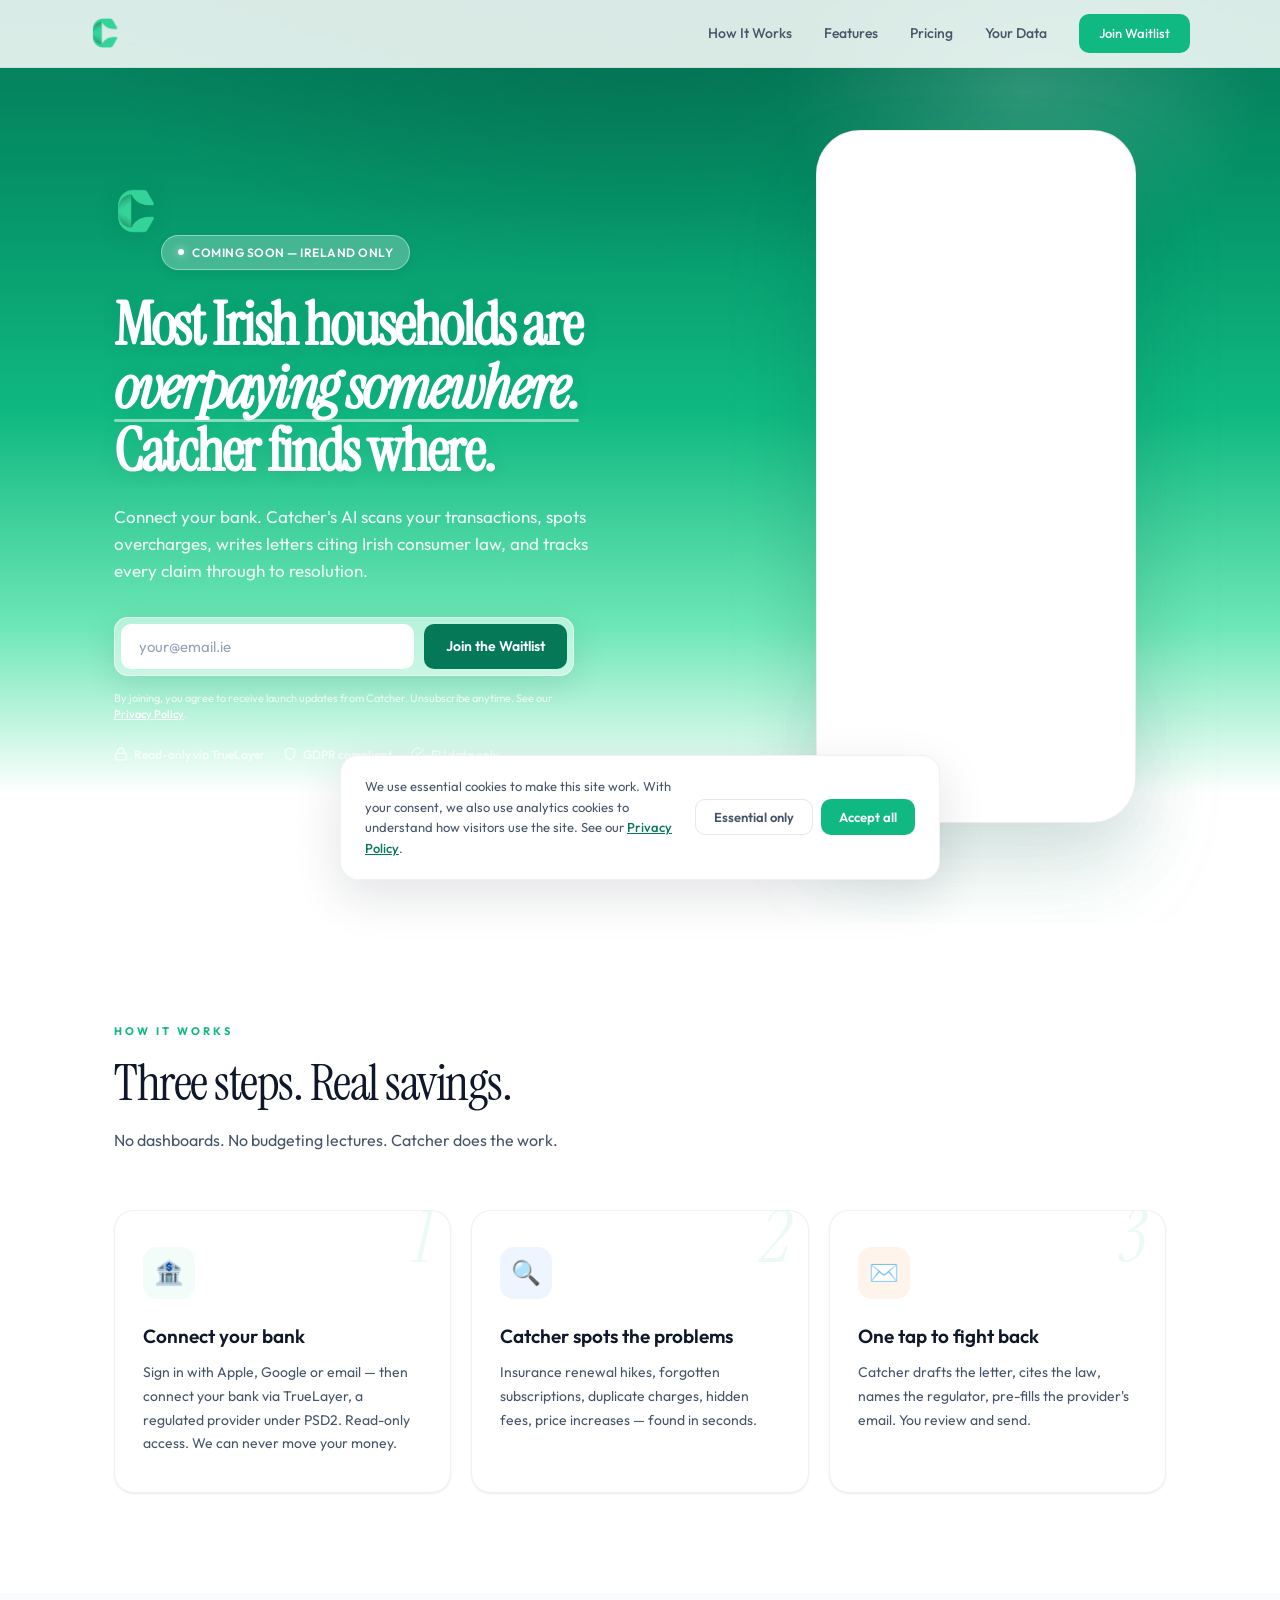
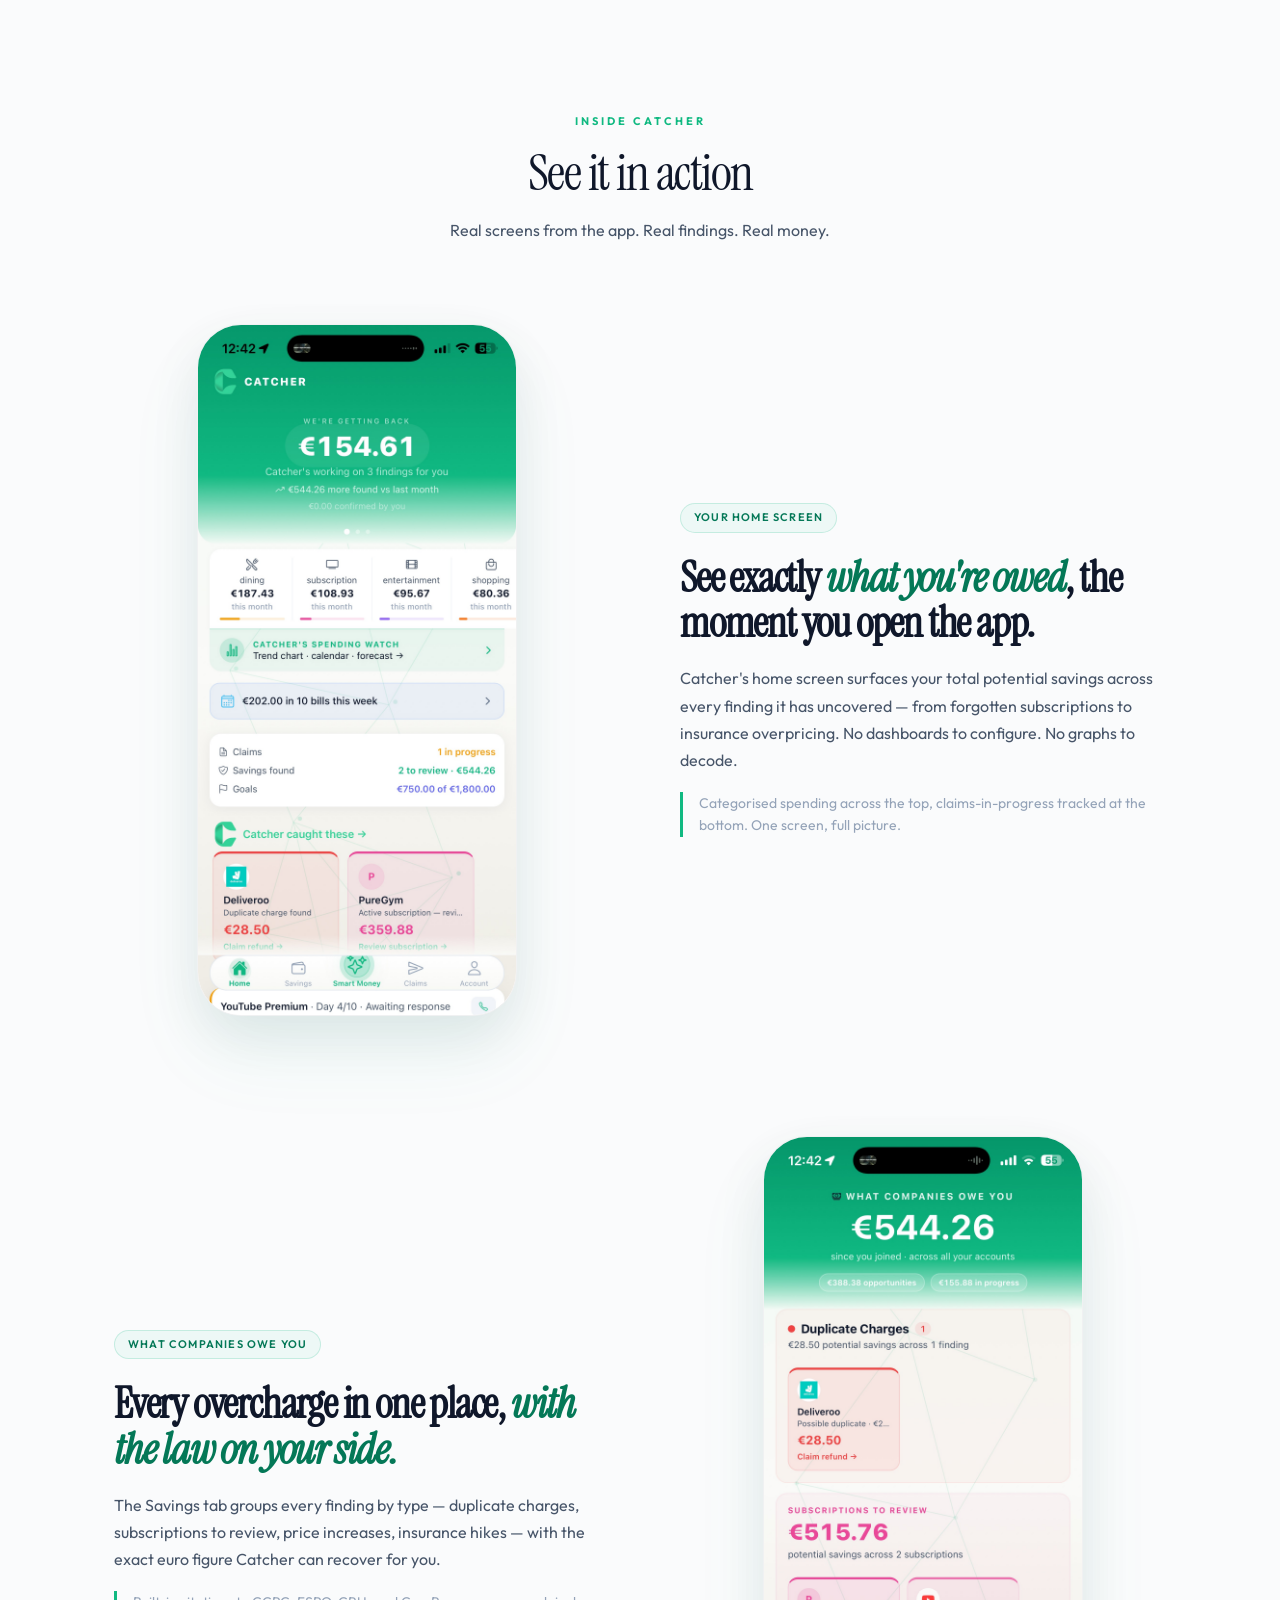
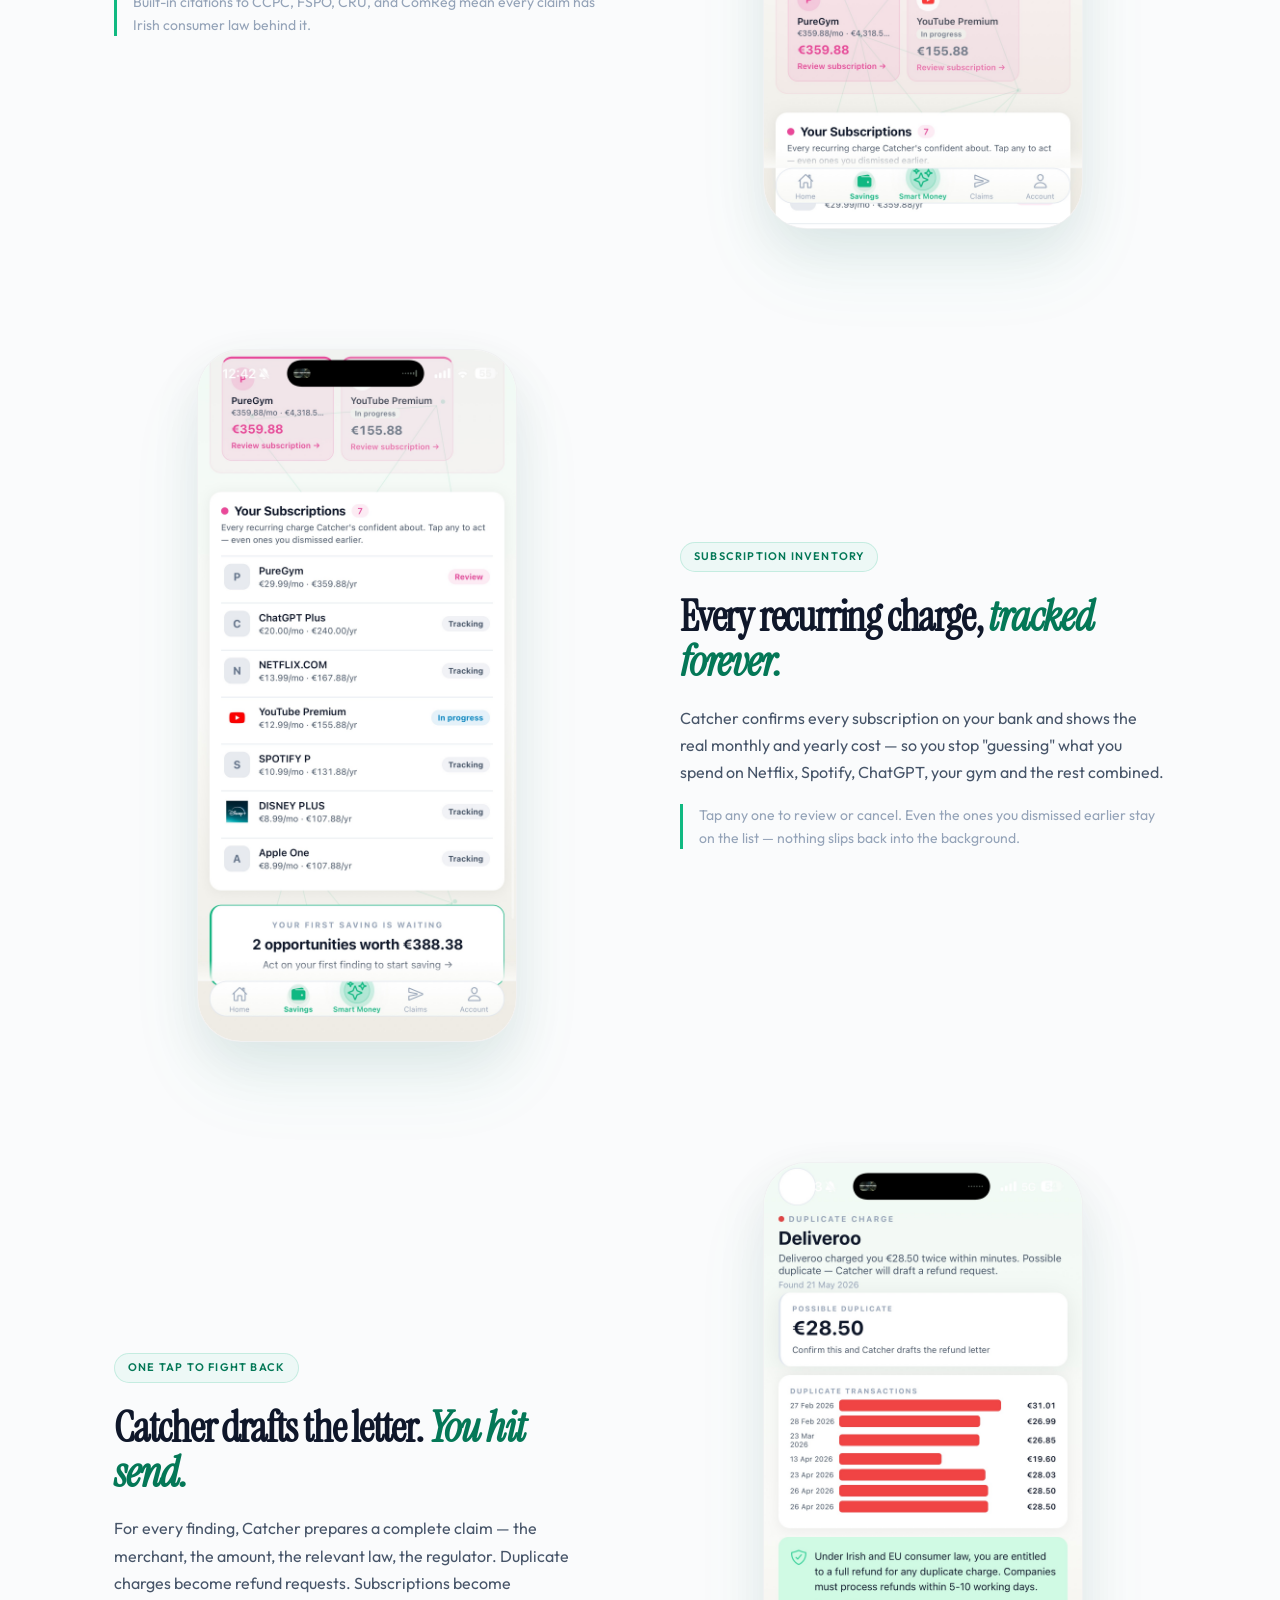
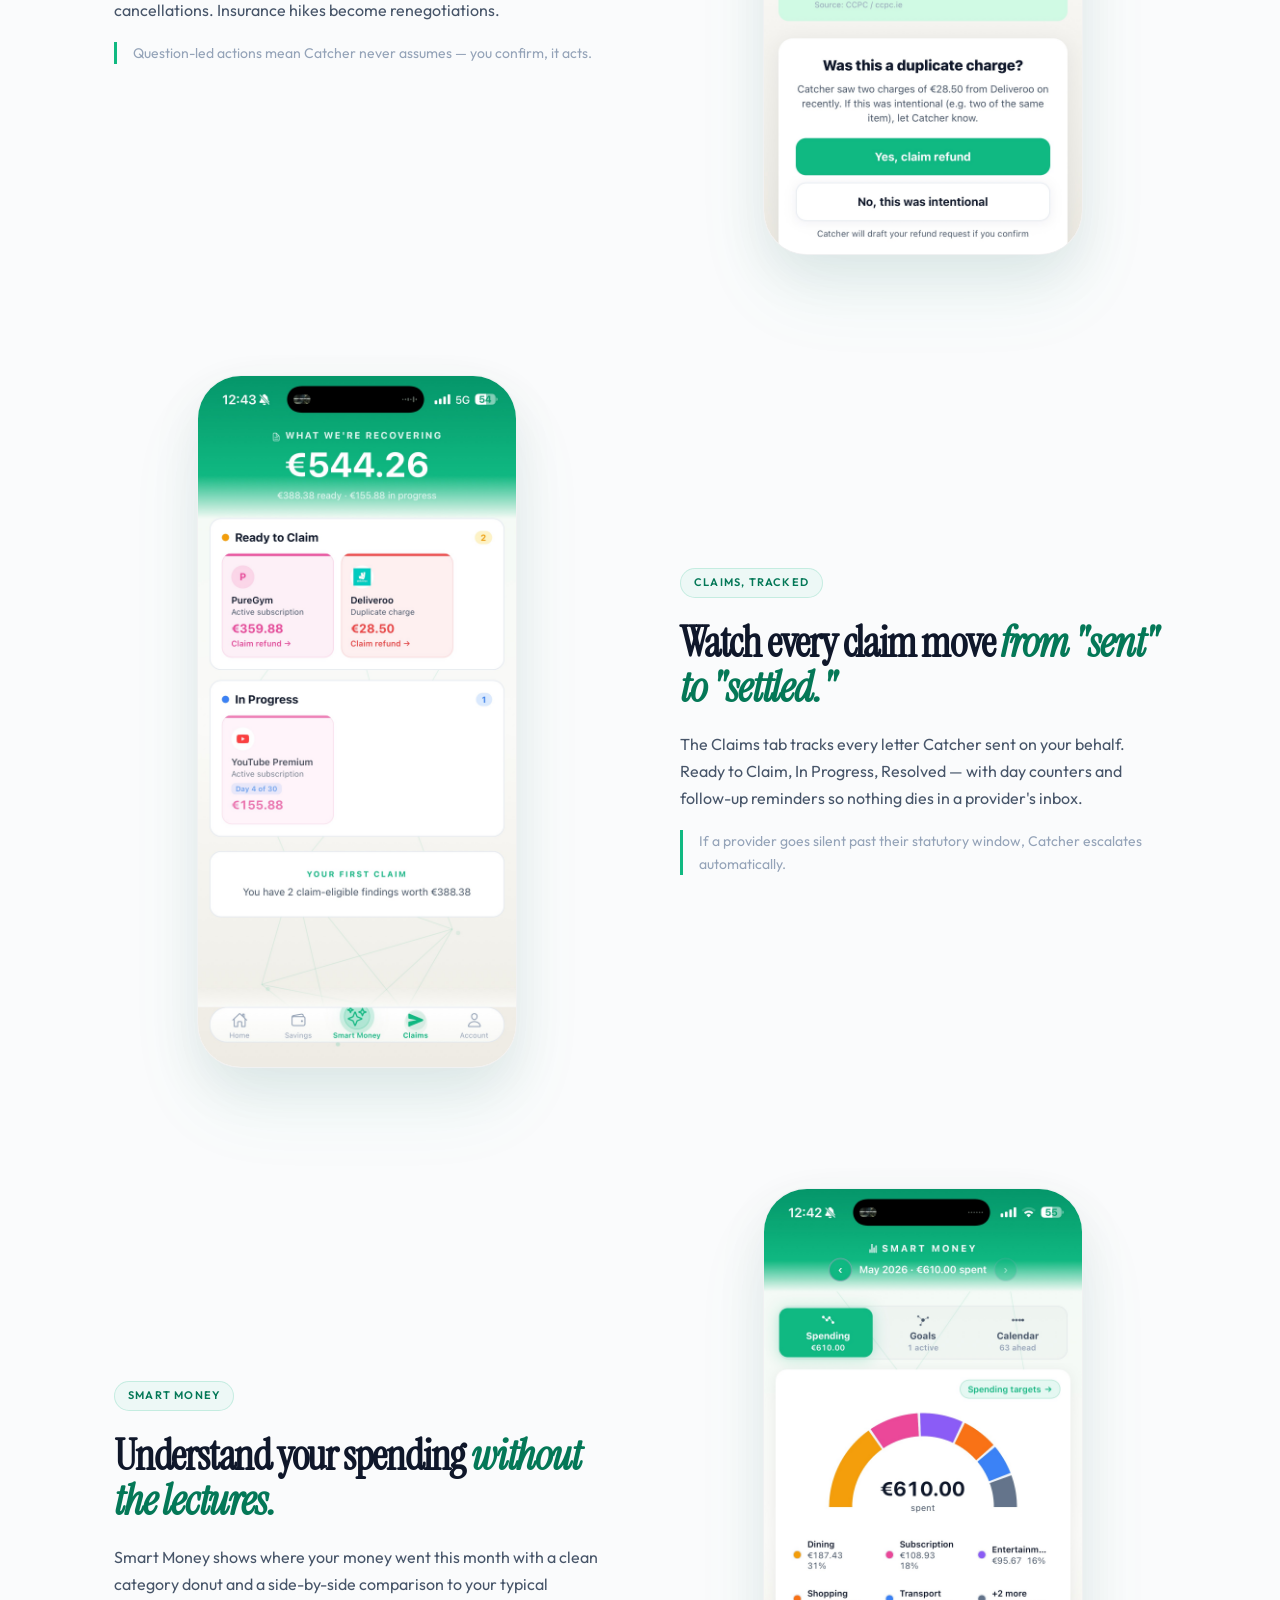
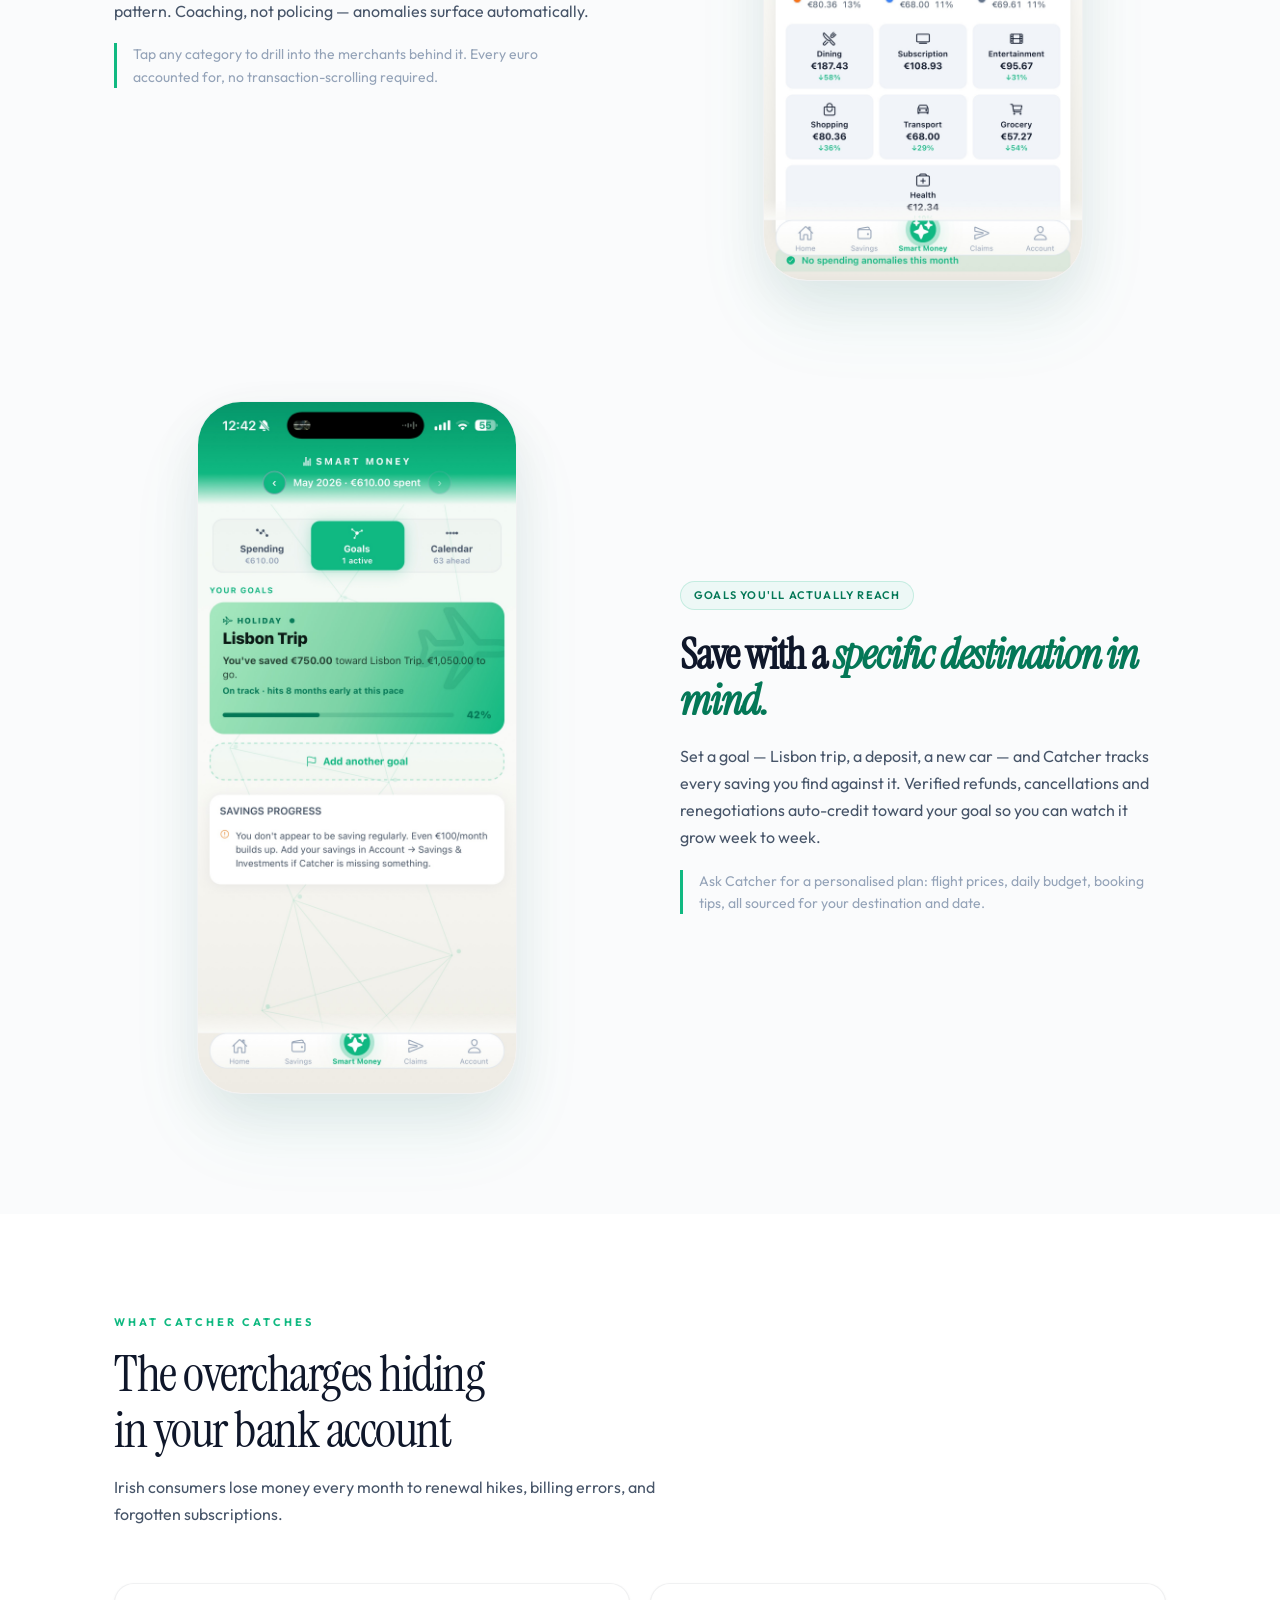
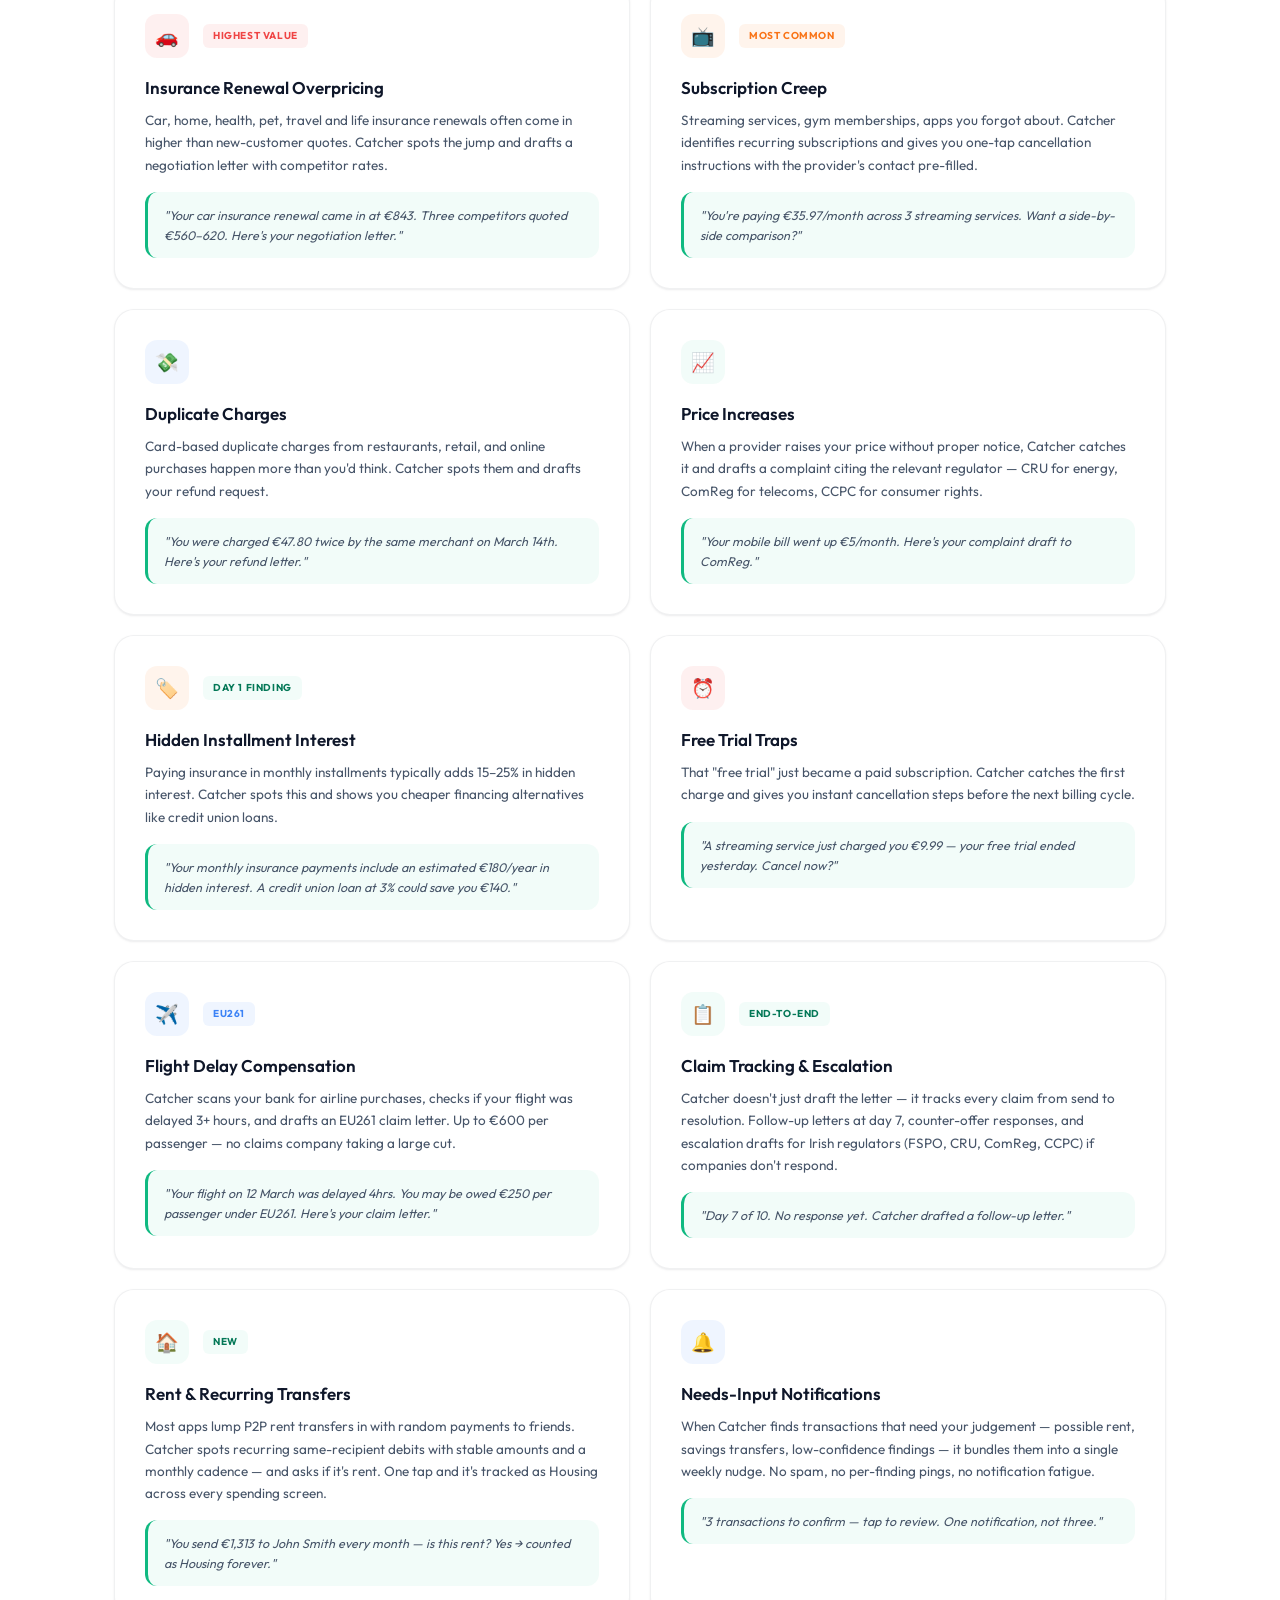
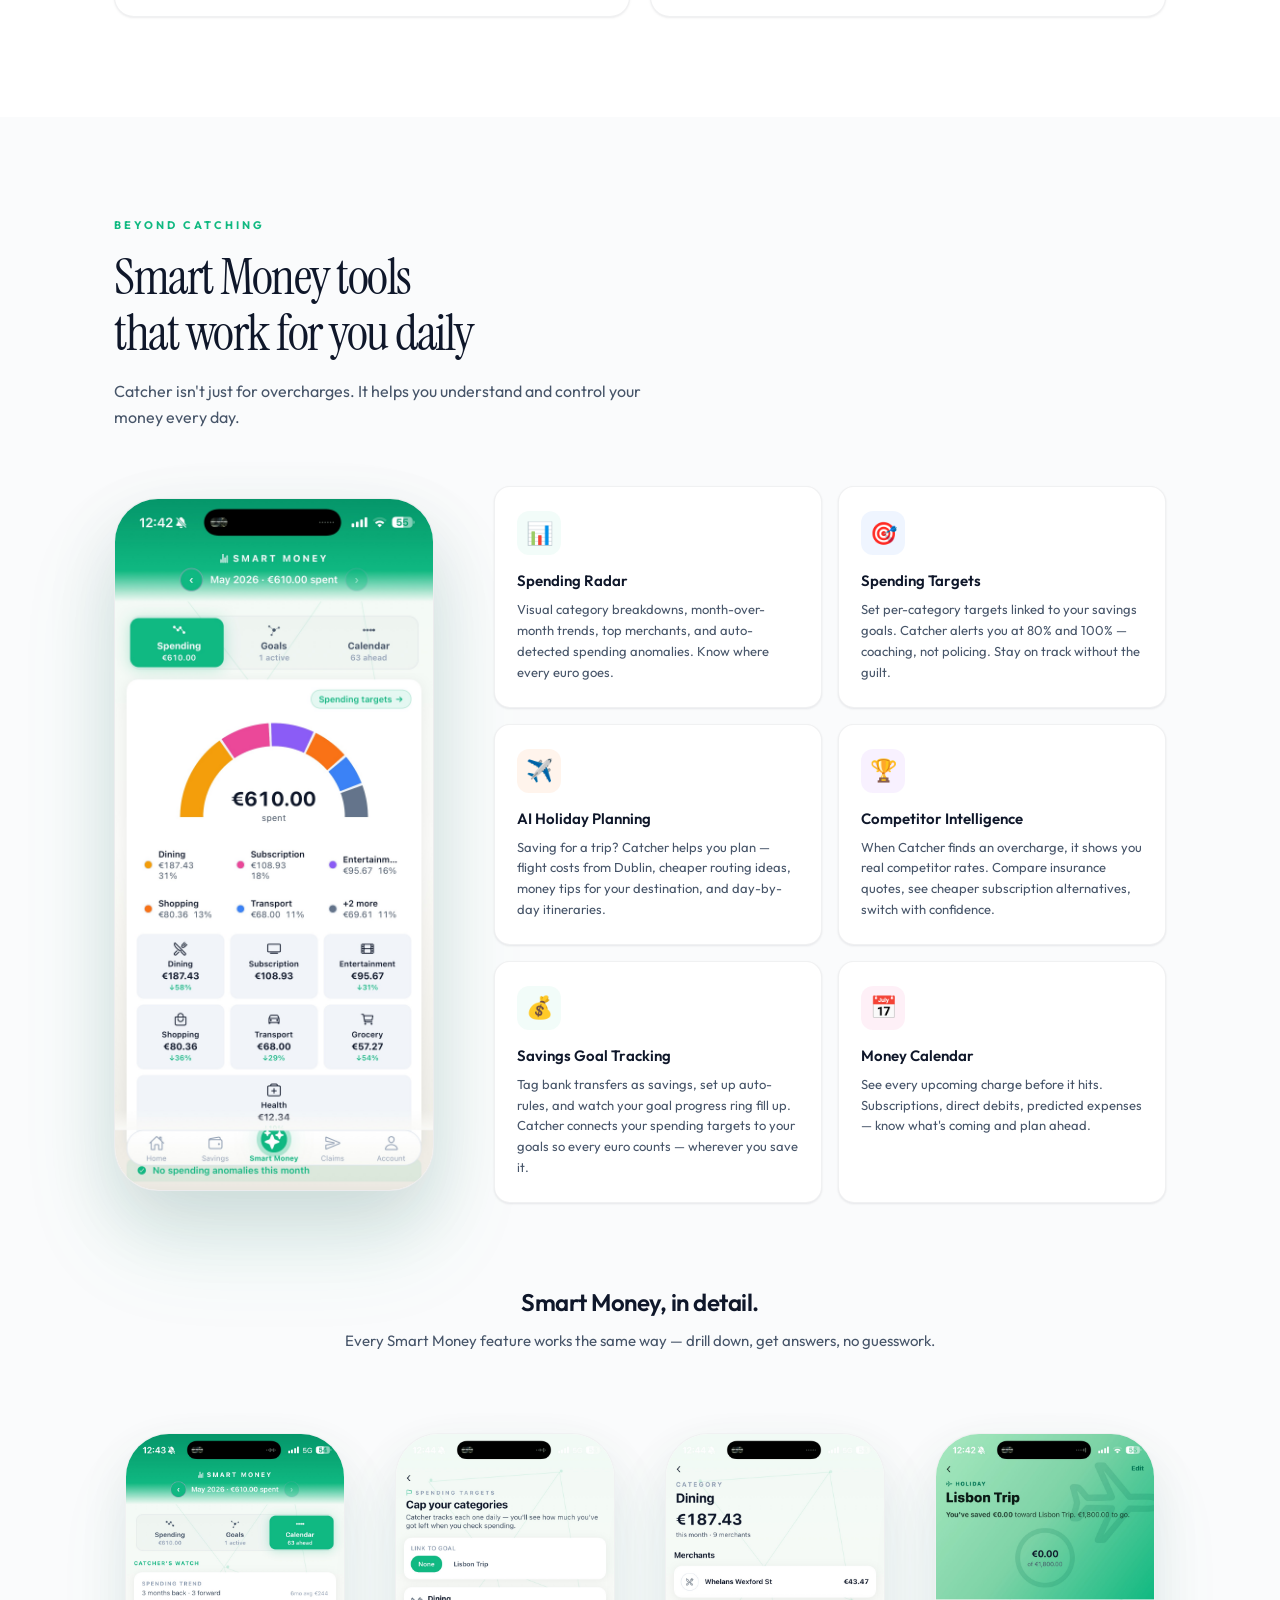
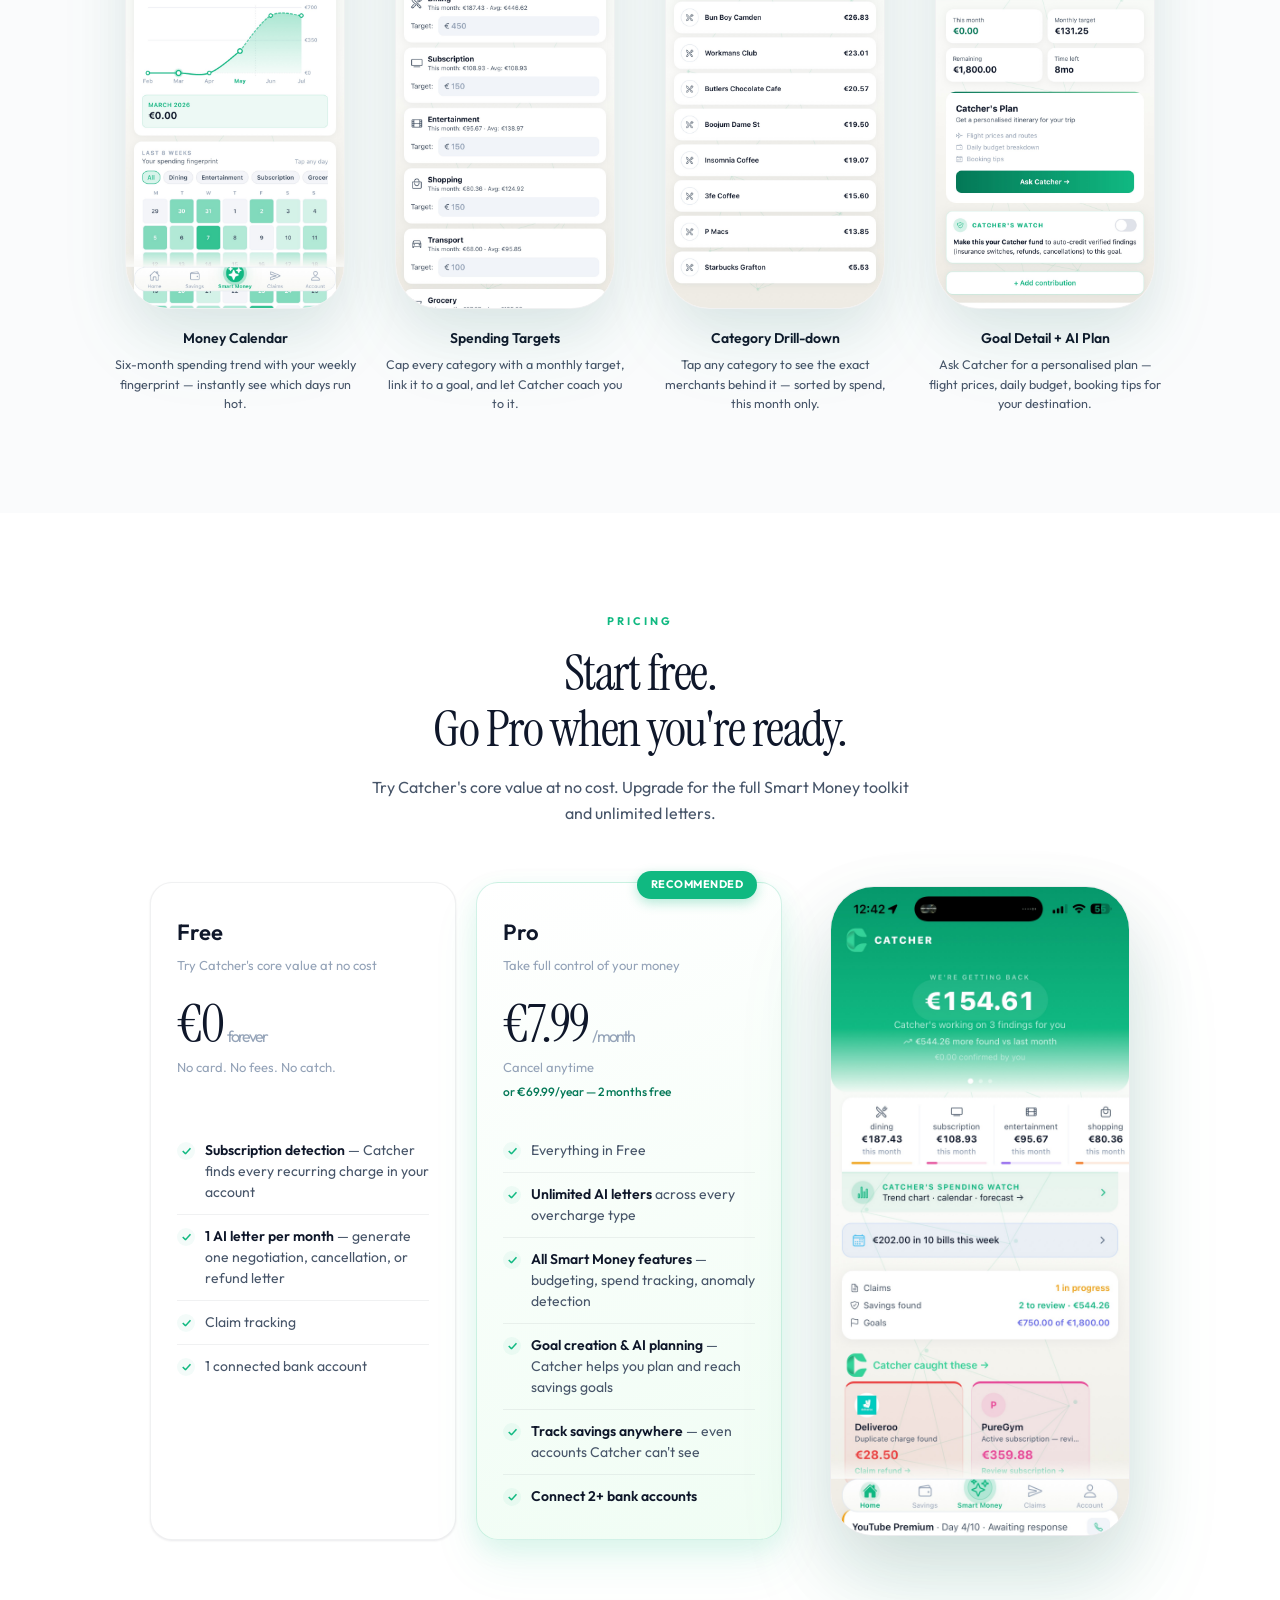
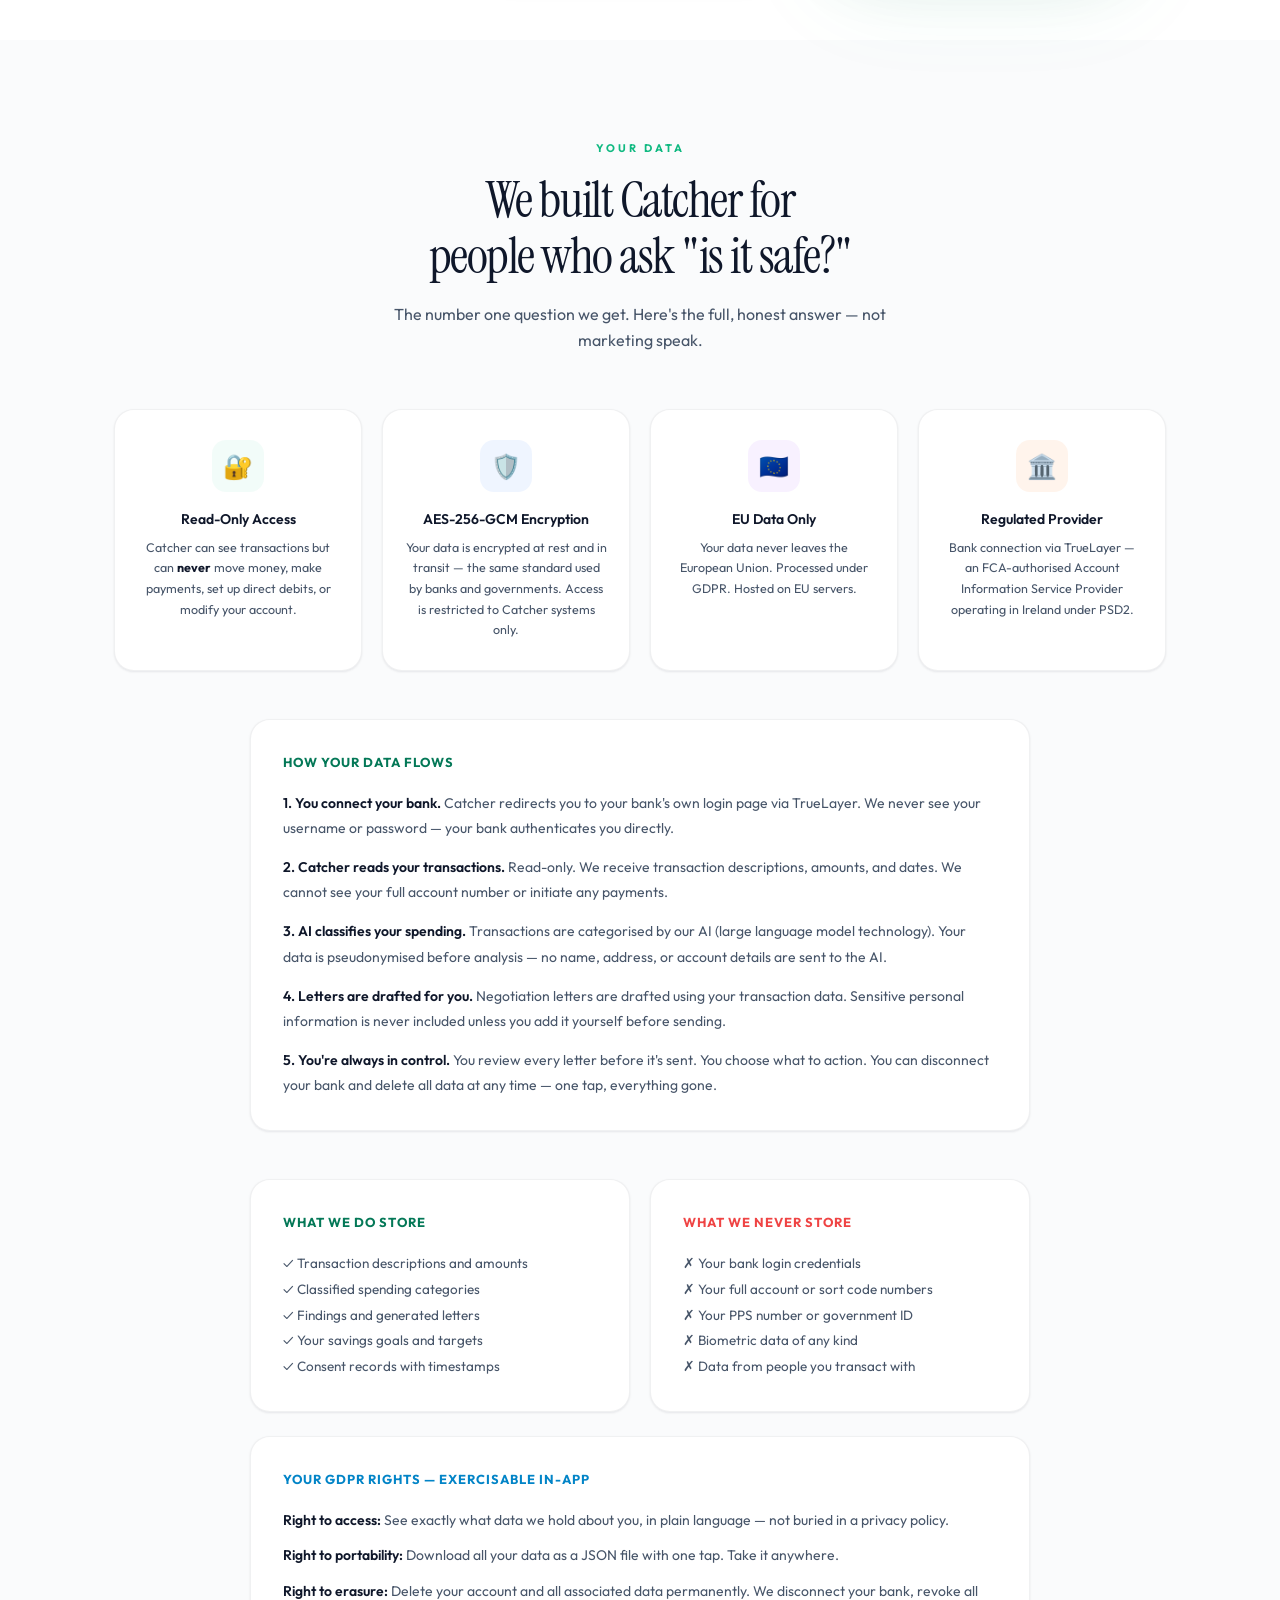
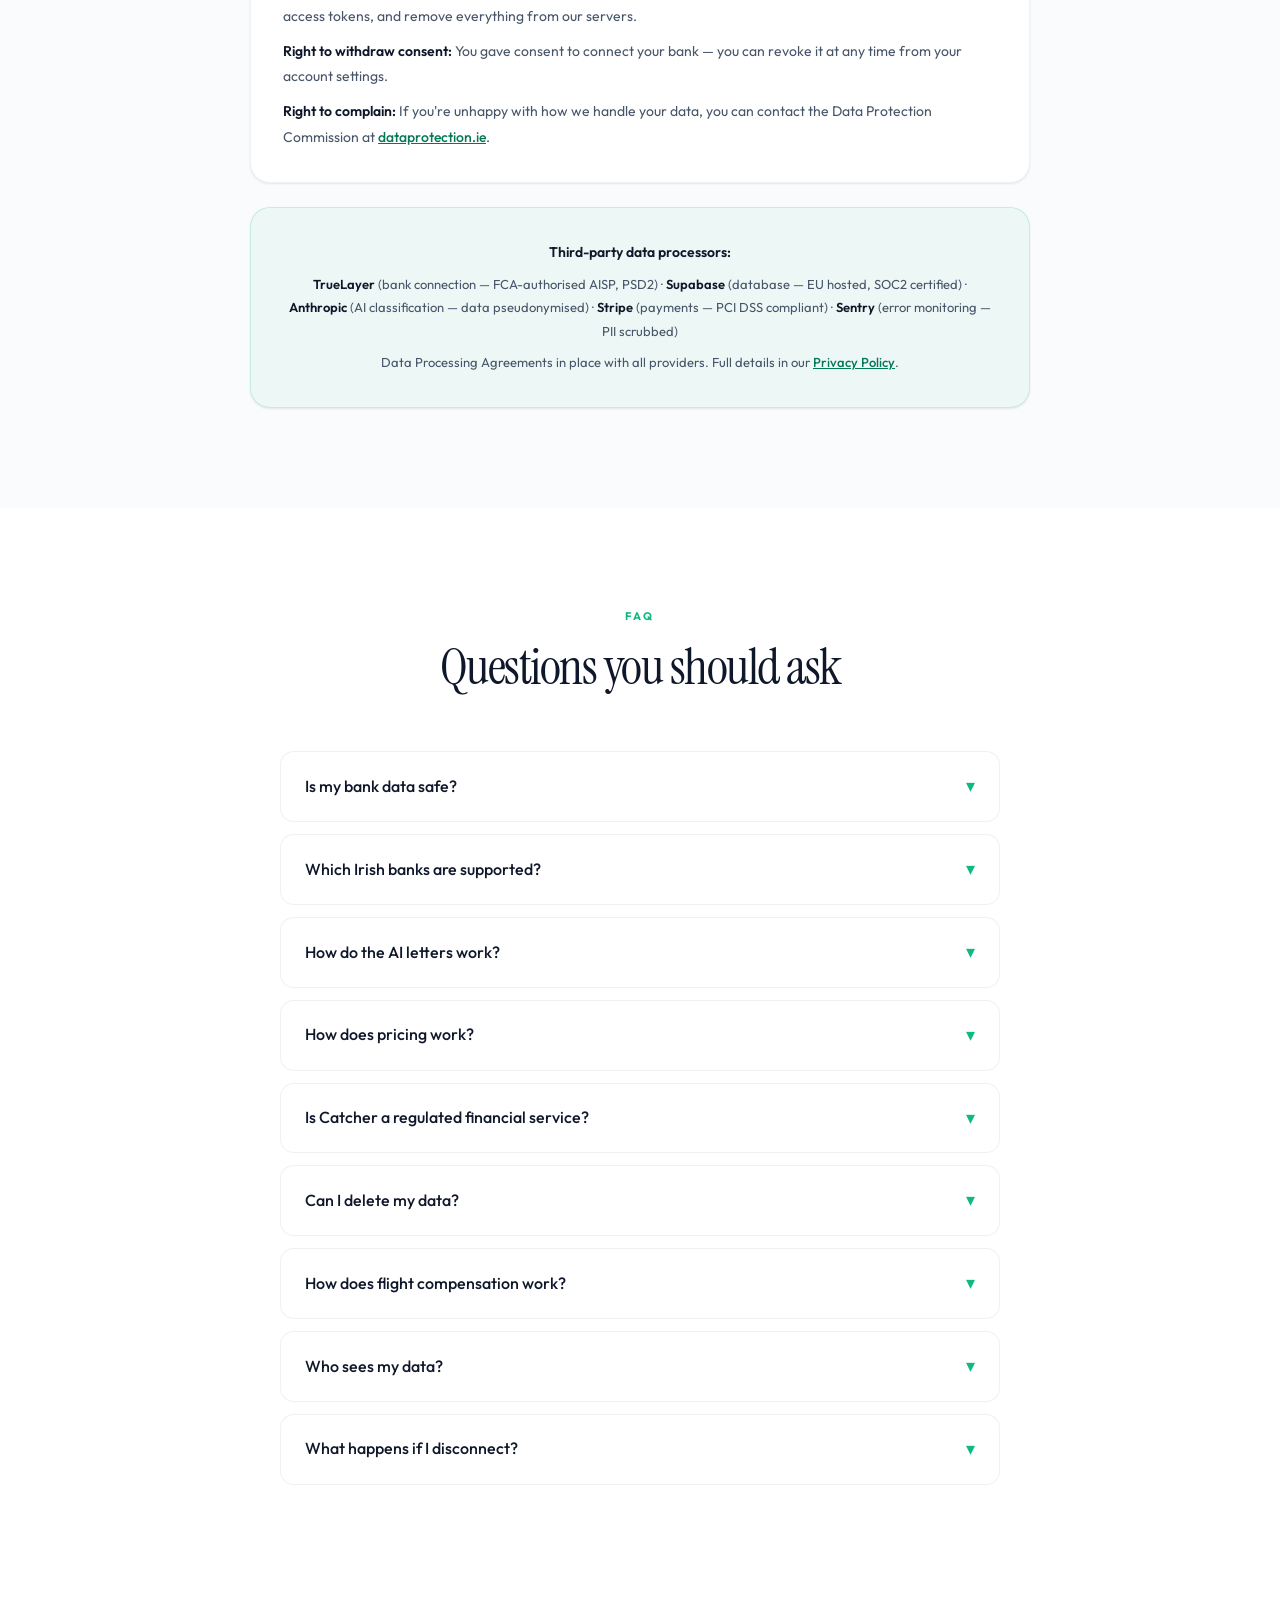
==== commit 9c80535c: "Strip black background from logo + deepen hero gradient - logo.png: per-pixel alpha keyed on brightn" ====
--- a/index.html
+++ b/index.html
@@ -63,8 +63,8 @@
    rotating through 4 screens (home → savings → cancellation → smart
    money) so visitors SEE Catcher before they read about it. Text +
    waitlist form sit beside the phone on desktop, stack below on mobile. */
-.hero { padding: 130px 0 100px; background: linear-gradient(180deg, #34d399 0%, #6ee7b7 30%, #a7f3d0 55%, rgba(255,255,255,0.6) 80%, #ffffff 100%); position: relative; overflow: hidden; }
-.hero::before { content: ''; position: absolute; inset: 0; background: radial-gradient(ellipse 800px 400px at 50% 0%, rgba(16,185,129,0.25), transparent 70%), radial-gradient(ellipse 400px 300px at 80% 10%, rgba(255,255,255,0.3), transparent 60%); pointer-events: none; }
+.hero { padding: 130px 0 100px; background: linear-gradient(180deg, #047857 0%, #059669 22%, #10b981 45%, #6ee7b7 68%, rgba(255,255,255,0.7) 86%, #ffffff 100%); position: relative; overflow: hidden; }
+.hero::before { content: ''; position: absolute; inset: 0; background: radial-gradient(ellipse 800px 400px at 50% 0%, rgba(4,78,59,0.35), transparent 70%), radial-gradient(ellipse 400px 300px at 80% 10%, rgba(255,255,255,0.18), transparent 60%); pointer-events: none; }
 .hero > * { position: relative; z-index: 1; }
 .hero-grid { display: grid; grid-template-columns: 1fr 380px; gap: 64px; align-items: center; max-width: 1100px; margin: 0 auto; padding: 0 24px; }
 .hero-text { text-align: left; }
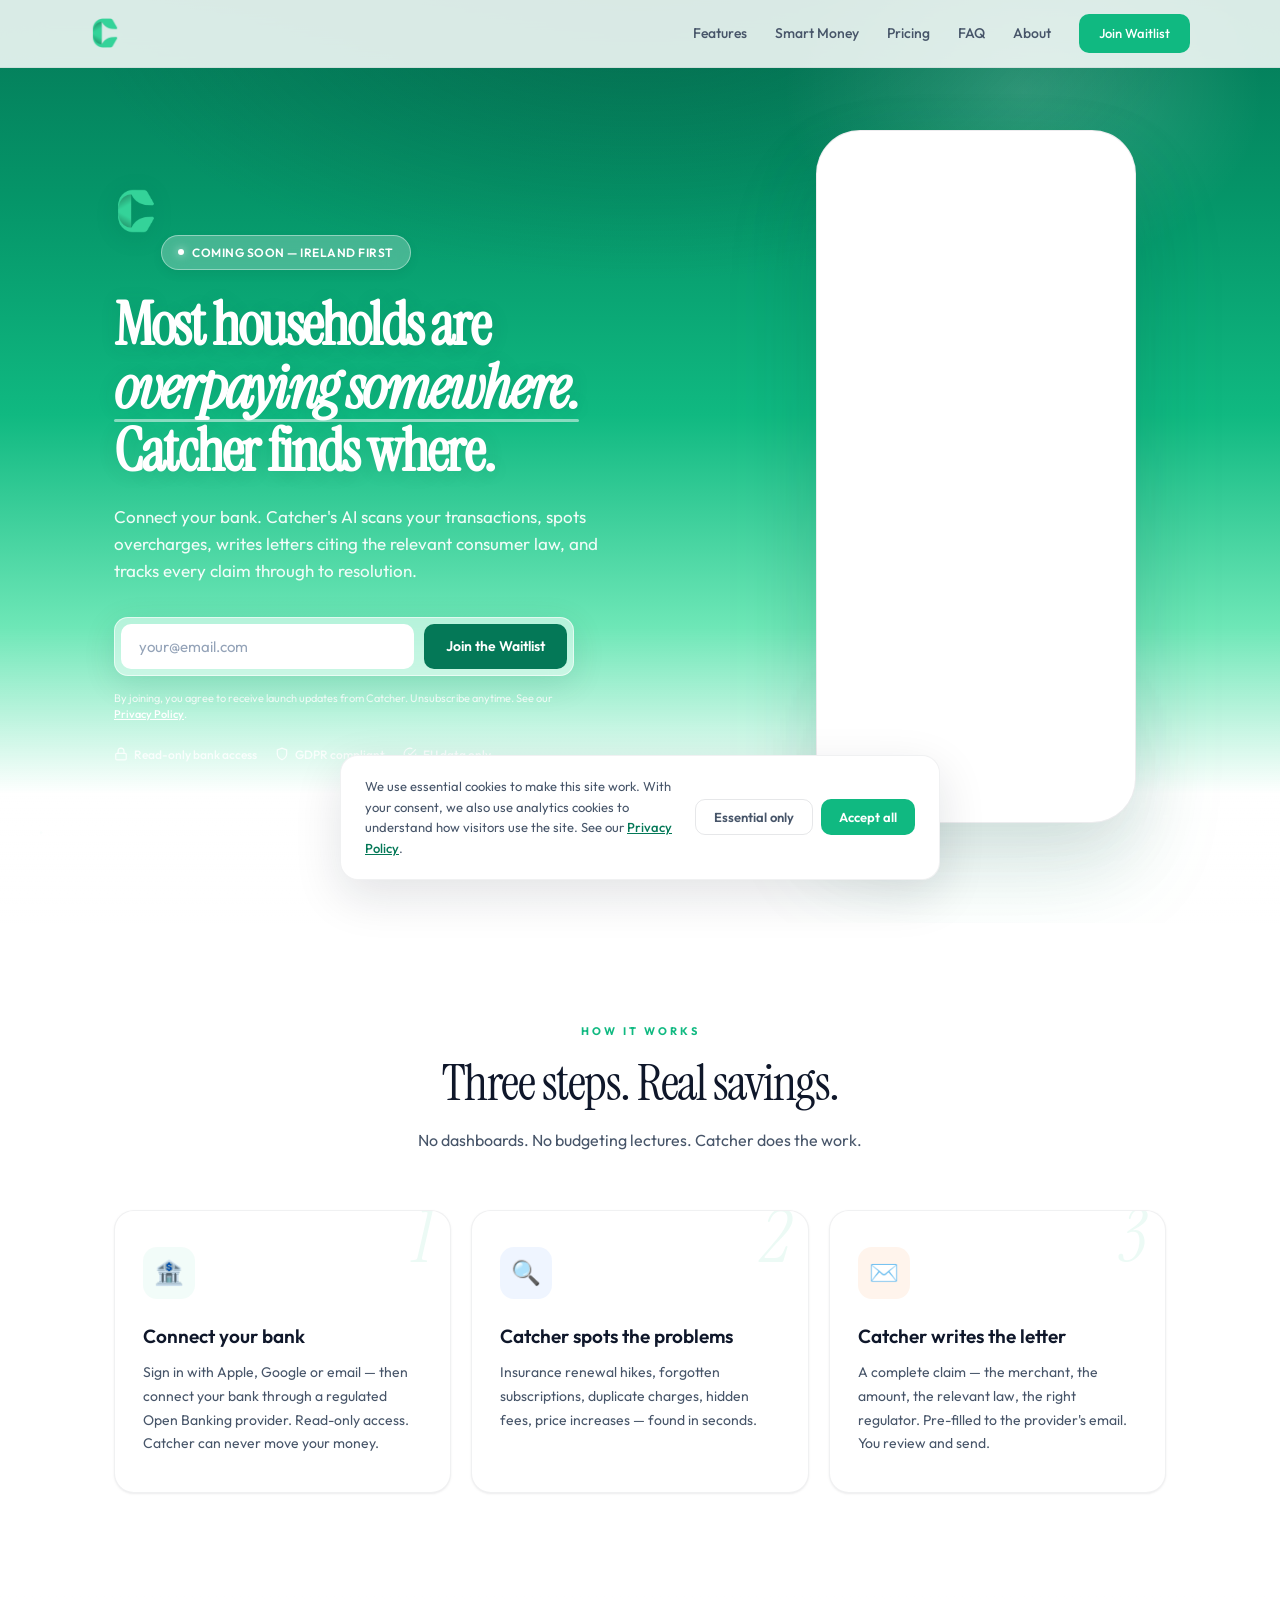
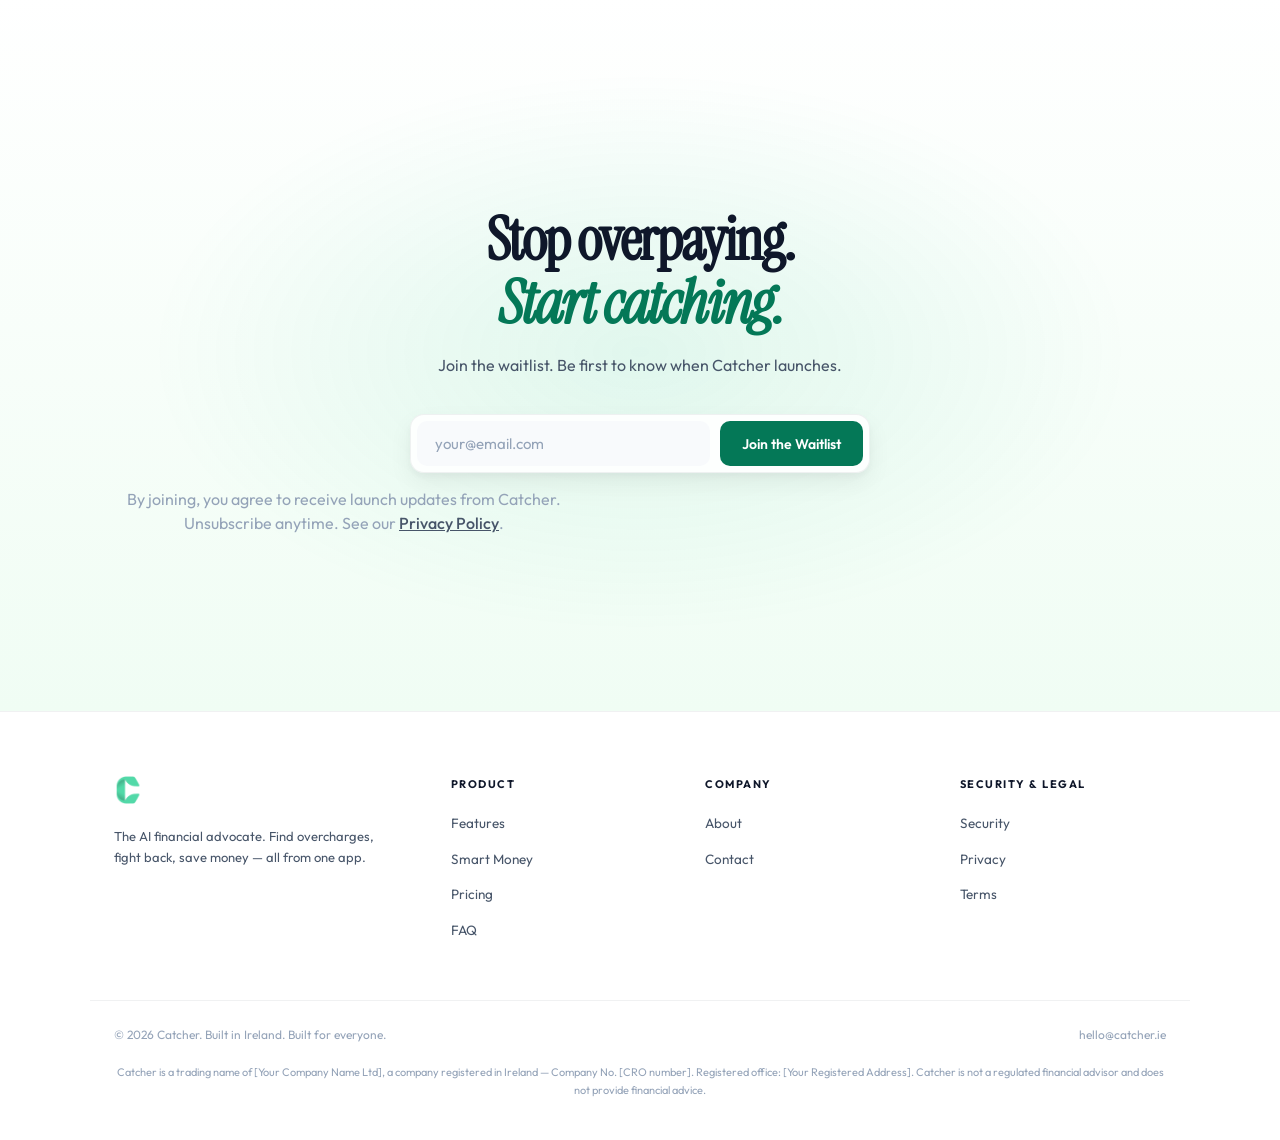
==== commit ac371d0e: "Split into multi-page site + terms + about + softened launch-market language Replaces the single-pag" ====
--- a/index.html
+++ b/index.html
@@ -1,301 +1,18 @@
 <!DOCTYPE html>
-<html lang="en-IE">
+<html lang="en">
 <head>
 <meta charset="UTF-8">
 <meta name="viewport" content="width=device-width, initial-scale=1.0">
-<title>Catcher — Ireland's AI That Fights Your Overcharges</title>
-<meta name="description" content="Catcher connects to your bank, finds where you're being overcharged, writes AI-powered letters citing Irish consumer law, and tracks your claims to resolution.">
+<title>Catcher — Your AI Financial Advocate</title>
+<meta name="description" content="Catcher connects to your bank, finds where you're being overcharged, writes AI-powered letters citing the relevant consumer law, and tracks every claim through to resolution.">
 <meta property="og:title" content="Catcher — Stop Overpaying. Start Catching.">
-<meta property="og:description" content="Ireland's first AI financial advocacy app. Find overcharges. Fight back. Save money.">
+<meta property="og:description" content="The AI financial advocate that finds overcharges, drafts the letter, and tracks every claim to resolution. Your money. Your advocate.">
 <meta property="og:type" content="website">
 <meta property="og:url" content="https://catcher.ie">
 <meta name="theme-color" content="#10b981">
 <link rel="preconnect" href="https://fonts.googleapis.com">
 <link href="https://fonts.googleapis.com/css2?family=Instrument+Serif:ital@0;1&family=Outfit:wght@300;400;500;600;700&display=swap" rel="stylesheet">
-<style>
-:root {
-  --bg: #ffffff;
-  --bg-soft: #f8fafc;
-  --bg-section: #fafbfc;
-  --bg-card: #ffffff;
-  --green: #10b981;
-  --green-bright: #34d399;
-  --green-deep: #047857;
-  --green-soft: rgba(16, 185, 129, 0.05);
-  --green-border: rgba(16, 185, 129, 0.18);
-  --accent: #3b82f6;
-  --accent-glow: rgba(59, 130, 246, 0.08);
-  --orange: #f97316;
-  --red: #ef4444;
-  --pink: #ec4899;
-  --purple: #a855f7;
-  --text: #0f172a;
-  --text-mid: #475569;
-  --text-dim: #94a3b8;
-  --border: rgba(15, 23, 42, 0.06);
-  --border-strong: rgba(15, 23, 42, 0.1);
-  --shadow-sm: 0 1px 2px rgba(15,23,42,0.04), 0 1px 3px rgba(15,23,42,0.05);
-  --shadow-md: 0 4px 8px rgba(15,23,42,0.04), 0 10px 24px rgba(15,23,42,0.06);
-  --serif: 'Instrument Serif', Georgia, serif;
-  --sans: 'Outfit', -apple-system, sans-serif;
-}
-* { margin: 0; padding: 0; box-sizing: border-box; }
-html { scroll-behavior: smooth; }
-body { background: var(--bg); color: var(--text); font-family: var(--sans); line-height: 1.6; overflow-x: hidden; -webkit-font-smoothing: antialiased; }
-
-.constellation { position: fixed; top: 0; left: 0; width: 100%; height: 100%; pointer-events: none; z-index: 0; opacity: 0.55; }
-.constellation canvas { width: 100%; height: 100%; }
-
-.container { max-width: 1100px; margin: 0 auto; padding: 0 24px; position: relative; z-index: 1; }
-section { padding: 100px 0; position: relative; }
-
-nav { position: fixed; top: 0; left: 0; right: 0; z-index: 100; padding: 14px 24px; background: rgba(255,255,255,0.85); backdrop-filter: blur(20px); -webkit-backdrop-filter: blur(20px); border-bottom: 1px solid var(--border); }
-nav .inner { max-width: 1100px; margin: 0 auto; display: flex; align-items: center; justify-content: space-between; }
-.logo { display: flex; align-items: center; gap: 10px; text-decoration: none; }
-.logo img { height: 30px; width: auto; }
-nav a.nav-link { color: var(--text-mid); text-decoration: none; font-size: 14px; font-weight: 500; transition: color 0.2s; }
-nav a.nav-link:hover { color: var(--text); }
-.nav-links { display: flex; gap: 32px; align-items: center; }
-.nav-cta { background: var(--green); color: #fff !important; padding: 9px 20px; border-radius: 10px; font-weight: 600; font-size: 13px !important; transition: transform 0.2s, background 0.2s, box-shadow 0.2s; }
-.nav-cta:hover { transform: translateY(-1px); background: var(--green-deep); box-shadow: 0 6px 18px rgba(16,185,129,0.25); }
-
-/* Hero — product-first redesign. Animated phone-frame shows the app
-   rotating through 4 screens (home → savings → cancellation → smart
-   money) so visitors SEE Catcher before they read about it. Text +
-   waitlist form sit beside the phone on desktop, stack below on mobile. */
-.hero { padding: 130px 0 100px; background: linear-gradient(180deg, #047857 0%, #059669 22%, #10b981 45%, #6ee7b7 68%, rgba(255,255,255,0.7) 86%, #ffffff 100%); position: relative; overflow: hidden; }
-.hero::before { content: ''; position: absolute; inset: 0; background: radial-gradient(ellipse 800px 400px at 50% 0%, rgba(4,78,59,0.35), transparent 70%), radial-gradient(ellipse 400px 300px at 80% 10%, rgba(255,255,255,0.18), transparent 60%); pointer-events: none; }
-.hero > * { position: relative; z-index: 1; }
-.hero-grid { display: grid; grid-template-columns: 1fr 380px; gap: 64px; align-items: center; max-width: 1100px; margin: 0 auto; padding: 0 24px; }
-.hero-text { text-align: left; }
-.hero-logo { height: 44px; width: auto; margin-bottom: 22px; filter: drop-shadow(0 4px 12px rgba(0,0,0,0.08)); }
-.hero-badge { display: inline-flex; align-items: center; gap: 8px; padding: 7px 16px; border-radius: 100px; background: rgba(255,255,255,0.25); backdrop-filter: blur(12px); -webkit-backdrop-filter: blur(12px); border: 1px solid rgba(255,255,255,0.4); font-size: 12px; font-weight: 600; color: #fff; letter-spacing: 0.5px; text-transform: uppercase; margin-bottom: 24px; box-shadow: 0 4px 12px rgba(0,0,0,0.05); }
-.hero-badge .dot { width: 6px; height: 6px; border-radius: 50%; background: #fff; box-shadow: 0 0 8px rgba(255,255,255,0.8); animation: pulse-dot 2s ease-in-out infinite; }
-@keyframes pulse-dot { 0%,100% { opacity: 1; } 50% { opacity: 0.45; } }
-.hero h1 { font-family: var(--serif); font-size: clamp(36px, 5vw, 60px); line-height: 1.05; letter-spacing: -1.8px; color: #fff; margin-bottom: 20px; text-shadow: 0 2px 20px rgba(6,78,59,0.12); }
-.hero h1 em { font-style: italic; color: #fff; position: relative; display: inline-block; }
-.hero h1 em::after { content: ''; position: absolute; bottom: -2px; left: 0; right: 0; height: 3px; background: rgba(255,255,255,0.5); border-radius: 2px; }
-.hero-sub { font-size: 17px; color: rgba(255,255,255,0.92); max-width: 520px; margin: 0 0 32px; line-height: 1.6; }
-.hero-form { display: flex; gap: 10px; max-width: 460px; margin: 0 0 14px; padding: 6px; background: rgba(255,255,255,0.5); border-radius: 14px; border: 1px solid rgba(255,255,255,0.6); backdrop-filter: blur(12px); -webkit-backdrop-filter: blur(12px); box-shadow: 0 8px 32px rgba(6,78,59,0.12); }
-.hero-form input { flex: 1; padding: 13px 18px; border-radius: 10px; border: none; background: #fff; color: var(--text); font-family: var(--sans); font-size: 15px; outline: none; transition: box-shadow 0.2s; min-width: 0; }
-.hero-form input::placeholder { color: var(--text-dim); }
-.hero-form input:focus { box-shadow: 0 0 0 2px rgba(16,185,129,0.25); }
-.hero-form button { padding: 13px 22px; border-radius: 10px; border: none; background: var(--green-deep); color: #fff; font-family: var(--sans); font-size: 14px; font-weight: 600; cursor: pointer; white-space: nowrap; transition: transform 0.15s, background 0.2s, box-shadow 0.2s; }
-.hero-form button:hover { transform: translateY(-1px); background: #064e3b; box-shadow: 0 6px 16px rgba(4,78,59,0.3); }
-.hero-form button:disabled { opacity: 0.85; cursor: not-allowed; }
-.form-consent { font-size: 11px; color: rgba(255,255,255,0.85); max-width: 460px; margin: 0 0 22px; line-height: 1.5; }
-.form-consent a { color: #fff; text-decoration: underline; font-weight: 500; }
-.trust-line { font-size: 12px; color: rgba(255,255,255,0.85); display: flex; align-items: center; gap: 18px; flex-wrap: wrap; font-weight: 500; }
-.trust-line span { display: flex; align-items: center; gap: 6px; }
-.trust-line svg { width: 14px; height: 14px; }
-
-/* Hero phone stack — 4 absolutely-positioned screenshots fading between
-   each other in a 16s loop (4s per screen). Same .phone-frame style is
-   reused in Smart Money + Pricing sections so the visual vocabulary is
-   consistent. */
-.phone-frame { position: relative; width: 100%; max-width: 320px; aspect-ratio: 9 / 19.5; margin: 0 auto; border-radius: 44px; overflow: hidden; border: 1px solid rgba(15,23,42,0.08); background: #fff; box-shadow: 0 30px 70px rgba(15,23,42,0.12), 0 50px 100px rgba(16,185,129,0.10); transform: rotate(-2deg); }
-.phone-frame img { position: absolute; inset: 0; width: 100%; height: 100%; object-fit: cover; }
-.hero-phone-stack { position: relative; }
-.hero-phone-stack img { animation: phone-rotate 16s ease-in-out infinite; opacity: 0; }
-.hero-phone-stack img:nth-child(1) { animation-delay: 0s; }
-.hero-phone-stack img:nth-child(2) { animation-delay: 4s; }
-.hero-phone-stack img:nth-child(3) { animation-delay: 8s; }
-.hero-phone-stack img:nth-child(4) { animation-delay: 12s; }
-@keyframes phone-rotate {
-  0%   { opacity: 0; }
-  3%   { opacity: 1; }
-  22%  { opacity: 1; }
-  25%  { opacity: 0; }
-  100% { opacity: 0; }
-}
-
-@media (max-width: 880px) {
-  .hero { padding: 110px 0 80px; }
-  .hero-grid { grid-template-columns: 1fr; gap: 48px; text-align: center; }
-  .hero-text { text-align: center; }
-  .hero h1 { font-size: clamp(34px, 8vw, 46px); }
-  .hero-sub, .hero-form, .form-consent { margin-left: auto; margin-right: auto; }
-  .trust-line { justify-content: center; }
-  .phone-frame { max-width: 280px; transform: none; }
-}
-
-.section-label { font-size: 11px; letter-spacing: 3px; text-transform: uppercase; color: var(--green); font-weight: 700; margin-bottom: 14px; }
-.section-title { font-family: var(--serif); font-size: clamp(32px, 4vw, 52px); letter-spacing: -1.5px; line-height: 1.1; margin-bottom: 16px; color: var(--text); }
-.section-sub { font-size: 16px; color: var(--text-mid); max-width: 560px; line-height: 1.65; }
-
-.steps { display: grid; grid-template-columns: repeat(3, 1fr); gap: 20px; margin-top: 56px; }
-.step { padding: 36px 28px; border-radius: 20px; background: var(--bg-card); border: 1px solid var(--border); position: relative; overflow: hidden; box-shadow: var(--shadow-sm); transition: transform 0.3s, box-shadow 0.3s, border-color 0.3s; }
-.step:hover { transform: translateY(-4px); box-shadow: var(--shadow-md); border-color: var(--green-border); }
-.step-num { font-family: var(--serif); font-size: 72px; color: rgba(16,185,129,0.08); position: absolute; top: -10px; right: 18px; line-height: 1; font-style: italic; }
-.step-icon { width: 52px; height: 52px; border-radius: 14px; display: flex; align-items: center; justify-content: center; margin-bottom: 22px; font-size: 24px; }
-.step h3 { font-size: 19px; font-weight: 600; margin-bottom: 10px; color: var(--text); }
-.step p { font-size: 14px; color: var(--text-mid); line-height: 1.7; }
-
-.showcase-section { padding: 120px 0; background: var(--bg-section); }
-.showcase-intro { text-align: center; margin-bottom: 80px; }
-.showcase-row { display: grid; grid-template-columns: 1fr 1fr; gap: 80px; align-items: center; margin-bottom: 120px; }
-.showcase-row:last-child { margin-bottom: 0; }
-.showcase-row.reverse .showcase-phone { order: 2; }
-.showcase-row.reverse .showcase-text { order: 1; }
-.showcase-text .showcase-tag { display: inline-block; padding: 5px 13px; border-radius: 100px; background: var(--green-soft); border: 1px solid var(--green-border); color: var(--green-deep); font-size: 11px; font-weight: 600; letter-spacing: 1.2px; text-transform: uppercase; margin-bottom: 22px; }
-.showcase-text h3 { font-family: var(--serif); font-size: clamp(30px, 3.4vw, 42px); line-height: 1.08; letter-spacing: -1.2px; margin-bottom: 20px; color: var(--text); }
-.showcase-text h3 em { font-style: italic; color: var(--green-deep); }
-.showcase-text p { font-size: 16px; color: var(--text-mid); line-height: 1.7; margin-bottom: 18px; }
-.showcase-text .showcase-detail { font-size: 14px; color: var(--text-dim); padding-left: 16px; border-left: 3px solid var(--green); line-height: 1.6; margin-bottom: 0; }
-.showcase-phone { position: relative; max-width: 320px; margin: 0 auto; border-radius: 44px; overflow: hidden; border: 1px solid var(--border); box-shadow: 0 20px 50px rgba(15,23,42,0.08), 0 40px 80px rgba(16,185,129,0.06); transition: transform 0.4s ease, box-shadow 0.4s ease; background: #fff; }
-.showcase-phone:hover { transform: translateY(-8px); box-shadow: 0 30px 70px rgba(15,23,42,0.1), 0 50px 100px rgba(16,185,129,0.12); }
-.showcase-phone img { width: 100%; height: auto; display: block; }
-
-.features-grid { display: grid; grid-template-columns: repeat(2, 1fr); gap: 20px; margin-top: 56px; }
-.feature-card { padding: 30px; border-radius: 20px; background: var(--bg-card); border: 1px solid var(--border); box-shadow: var(--shadow-sm); transition: transform 0.3s, box-shadow 0.3s, border-color 0.3s; }
-.feature-card:hover { transform: translateY(-3px); box-shadow: var(--shadow-md); border-color: var(--border-strong); }
-.feature-header { display: flex; align-items: center; gap: 14px; margin-bottom: 16px; }
-.feature-icon { width: 44px; height: 44px; border-radius: 12px; display: flex; align-items: center; justify-content: center; font-size: 19px; flex-shrink: 0; }
-.feature-tag { font-size: 10px; font-weight: 700; letter-spacing: 0.6px; text-transform: uppercase; padding: 4px 10px; border-radius: 6px; }
-.feature-card h4 { font-size: 17px; font-weight: 600; margin-bottom: 8px; color: var(--text); }
-.feature-card p { font-size: 13.5px; color: var(--text-mid); line-height: 1.65; }
-.feature-example { margin-top: 16px; padding: 13px 16px; border-radius: 12px; background: var(--green-soft); border-left: 3px solid var(--green); font-size: 12.5px; color: var(--text-mid); line-height: 1.6; font-style: italic; }
-
-.smart-section { background: var(--bg-section); }
-/* Smart Money layout — phone screenshot anchored beside the feature grid
-   so the visual reinforces what each card describes. Stacks vertically
-   on narrow viewports. */
-.smart-layout { display: grid; grid-template-columns: 320px 1fr; gap: 60px; align-items: center; margin-top: 56px; }
-.smart-grid { display: grid; grid-template-columns: repeat(2, 1fr); gap: 16px; }
-.smart-card { padding: 24px 22px; border-radius: 16px; background: var(--bg-card); border: 1px solid var(--border); box-shadow: var(--shadow-sm); transition: transform 0.3s, box-shadow 0.3s; }
-.smart-card:hover { transform: translateY(-3px); box-shadow: var(--shadow-md); }
-.smart-icon-wrap { width: 44px; height: 44px; border-radius: 12px; display: inline-flex; align-items: center; justify-content: center; background: var(--green-soft); margin-bottom: 14px; font-size: 22px; }
-.smart-card h4 { font-size: 15px; font-weight: 600; margin-bottom: 6px; color: var(--text); }
-.smart-card p { font-size: 13px; color: var(--text-mid); line-height: 1.6; }
-.smart-phone { transform: rotate(2deg); }
-
-/* Smart Money detail gallery — 4-up row of phone screenshots beneath
-   the Smart Money feature grid. Inherits .showcase-phone styling for
-   the actual phone frame; .smart-gallery is just the grid + caption. */
-.smart-gallery { margin-top: 80px; display: grid; grid-template-columns: repeat(4, 1fr); gap: 28px; }
-.smart-gallery-item { display: flex; flex-direction: column; align-items: center; text-align: center; }
-.smart-gallery-item .showcase-phone { max-width: 220px; transform: none; margin-bottom: 18px; }
-.smart-gallery-item h5 { font-size: 14px; font-weight: 600; color: var(--text); margin-bottom: 6px; }
-.smart-gallery-item p { font-size: 12.5px; color: var(--text-mid); line-height: 1.55; }
-.smart-gallery-heading { text-align: center; margin-top: 80px; }
-.smart-gallery-heading h3 { font-size: 24px; font-weight: 600; color: var(--text); margin-bottom: 8px; letter-spacing: -0.02em; }
-.smart-gallery-heading p { font-size: 15px; color: var(--text-mid); }
-@media (max-width: 900px) {
-  .smart-gallery { grid-template-columns: repeat(2, 1fr); gap: 24px; margin-top: 56px; }
-}
-@media (max-width: 540px) {
-  .smart-gallery { grid-template-columns: 1fr; gap: 32px; }
-  .smart-gallery-item .showcase-phone { max-width: 240px; }
-}
-@media (max-width: 880px) {
-  .smart-layout { grid-template-columns: 1fr; gap: 40px; }
-  .smart-phone { max-width: 260px; transform: none; }
-}
-
-.model-section { text-align: center; background: var(--bg); }
-/* Pricing layout — Free + Pro cards beside a phone showing the Pro
-   experience (Smart Money). Visual anchor reinforces what Pro unlocks. */
-.model-layout { display: grid; grid-template-columns: 1fr 300px; gap: 48px; align-items: center; max-width: 980px; margin: 56px auto 0; }
-.model-cards { display: grid; grid-template-columns: repeat(2, 1fr); gap: 20px; }
-.model-card { padding: 32px 26px; border-radius: 22px; text-align: left; transition: transform 0.3s, box-shadow 0.3s; position: relative; }
-.model-card.free { background: var(--bg-card); border: 1px solid var(--border); box-shadow: var(--shadow-sm); }
-.model-card.free:hover { transform: translateY(-3px); box-shadow: var(--shadow-md); }
-.model-card.pro { background: linear-gradient(160deg, #ffffff, #f0fdf4); border: 1.5px solid var(--green-border); box-shadow: 0 8px 24px rgba(16,185,129,0.1), 0 24px 48px rgba(16,185,129,0.08); }
-.pro-phone { transform: rotate(-2deg); }
-@media (max-width: 880px) {
-  .model-layout { grid-template-columns: 1fr; gap: 40px; }
-  .model-cards { grid-template-columns: 1fr; }
-  .pro-phone { max-width: 260px; transform: none; }
-}
-.model-card.pro:hover { transform: translateY(-4px); box-shadow: 0 16px 32px rgba(16,185,129,0.15), 0 32px 56px rgba(16,185,129,0.1); }
-.pro-badge { position: absolute; top: -12px; right: 24px; background: var(--green); color: #fff; padding: 5px 14px; border-radius: 100px; font-size: 11px; font-weight: 700; letter-spacing: 0.5px; text-transform: uppercase; box-shadow: 0 4px 12px rgba(16,185,129,0.3); }
-.model-card h3 { font-size: 22px; font-weight: 600; margin-bottom: 4px; color: var(--text); }
-.model-tagline { font-size: 13px; color: var(--text-dim); margin-bottom: 24px; }
-.model-price { font-family: var(--serif); font-size: 52px; color: var(--text); margin: 0; letter-spacing: -2px; line-height: 1; }
-.price-unit { font-family: var(--sans); font-size: 16px; color: var(--text-dim); font-weight: 400; margin-left: 4px; }
-.model-price-sub { font-size: 13px; color: var(--text-dim); margin-top: 6px; margin-bottom: 4px; }
-.model-price-alt { font-size: 12px; color: var(--green-deep); margin-bottom: 28px; font-weight: 500; min-height: 18px; }
-.model-features { list-style: none; }
-.model-features li { padding: 11px 0; font-size: 14px; color: var(--text-mid); display: flex; align-items: flex-start; gap: 10px; border-bottom: 1px solid var(--border); line-height: 1.5; }
-.model-features li:last-child { border: none; padding-bottom: 0; }
-.model-features li strong { color: var(--text); font-weight: 600; }
-.check { color: var(--green); font-weight: bold; flex-shrink: 0; width: 18px; height: 18px; border-radius: 50%; background: var(--green-soft); display: inline-flex; align-items: center; justify-content: center; font-size: 11px; margin-top: 2px; }
-
-.security-section { background: var(--bg-section); }
-.security-grid { display: grid; grid-template-columns: repeat(4, 1fr); gap: 20px; margin-top: 56px; }
-.sec-item { padding: 30px 22px; border-radius: 20px; text-align: center; background: var(--bg-card); border: 1px solid var(--border); box-shadow: var(--shadow-sm); }
-.sec-icon-wrap { width: 52px; height: 52px; border-radius: 14px; display: inline-flex; align-items: center; justify-content: center; background: var(--green-soft); margin-bottom: 16px; font-size: 24px; }
-.sec-item h4 { font-size: 14px; font-weight: 600; margin-bottom: 6px; color: var(--text); }
-.sec-item p { font-size: 12.5px; color: var(--text-mid); line-height: 1.65; }
-.privacy-detail-card { padding: 32px; border-radius: 20px; background: var(--bg-card); border: 1px solid var(--border); box-shadow: var(--shadow-sm); margin-top: 24px; }
-.privacy-detail-card h4 { font-size: 13px; letter-spacing: 1px; text-transform: uppercase; margin-bottom: 18px; color: var(--green-deep); }
-.privacy-detail-card.accent h4 { color: #0284c7; }
-.privacy-detail-card p { font-size: 14px; color: var(--text-mid); line-height: 1.8; }
-.privacy-detail-card p strong { color: var(--text); font-weight: 600; }
-
-.faq-section { background: var(--bg); }
-.faq-list { max-width: 720px; margin: 56px auto 0; }
-.faq-item { border: 1px solid var(--border); cursor: pointer; border-radius: 14px; margin-bottom: 12px; background: var(--bg-card); transition: border-color 0.2s, box-shadow 0.2s; }
-.faq-item:hover { border-color: var(--border-strong); }
-.faq-item.open { border-color: var(--green-border); box-shadow: 0 4px 16px rgba(16,185,129,0.06); }
-.faq-q { padding: 20px 24px; font-size: 16px; font-weight: 500; display: flex; justify-content: space-between; align-items: center; color: var(--text); }
-.faq-q .arrow { color: var(--green); transition: transform 0.3s; font-size: 18px; }
-.faq-item.open .arrow { transform: rotate(180deg); }
-.faq-a { max-height: 0; overflow: hidden; transition: max-height 0.4s ease; font-size: 14px; color: var(--text-mid); line-height: 1.7; }
-.faq-item.open .faq-a { max-height: 400px; }
-.faq-a-inner { padding: 0 24px 22px; }
-
-.final-cta { text-align: center; padding: 140px 0; background: radial-gradient(ellipse 700px 400px at 50% 50%, rgba(16,185,129,0.1), transparent 70%), linear-gradient(180deg, #ffffff 0%, #f0fdf4 100%); }
-.final-cta h2 { font-family: var(--serif); font-size: clamp(36px, 5vw, 60px); letter-spacing: -2px; margin-bottom: 18px; color: var(--text); line-height: 1.05; }
-.final-cta h2 em { font-style: italic; color: var(--green-deep); }
-.final-cta p { font-size: 16px; color: var(--text-mid); margin-bottom: 36px; }
-.final-cta .hero-form { background: rgba(255,255,255,0.9); border-color: var(--border); box-shadow: var(--shadow-md); }
-.final-cta .hero-form input { background: var(--bg-soft); }
-.final-cta .form-consent { color: var(--text-dim); }
-.final-cta .form-consent a { color: var(--text-mid); }
-
-footer { padding: 50px 0 40px; border-top: 1px solid var(--border); text-align: center; font-size: 13px; color: var(--text-dim); background: var(--bg); }
-footer a { color: var(--text-dim); text-decoration: none; }
-footer a:hover { color: var(--text); }
-.footer-links { display: flex; gap: 24px; justify-content: center; margin-bottom: 18px; }
-.footer-legal { font-size: 11px; color: var(--text-dim); margin-top: 14px; line-height: 1.7; }
-
-.cookie-banner { position: fixed; bottom: 20px; left: 20px; right: 20px; max-width: 600px; margin: 0 auto; background: #fff; border: 1px solid var(--border); border-radius: 18px; padding: 20px 24px; display: flex; align-items: center; gap: 16px; flex-wrap: wrap; z-index: 200; box-shadow: 0 16px 48px rgba(15,23,42,0.12); }
-.cookie-banner p { font-size: 13px; color: var(--text-mid); flex: 1; min-width: 240px; line-height: 1.6; }
-.cookie-banner a { color: var(--green-deep); text-decoration: underline; font-weight: 500; }
-.cookie-buttons { display: flex; gap: 8px; }
-.cookie-btn { padding: 9px 18px; border-radius: 10px; border: none; font-family: var(--sans); font-size: 13px; font-weight: 600; cursor: pointer; transition: background 0.2s; }
-.cookie-btn.accept { background: var(--green); color: #fff; }
-.cookie-btn.accept:hover { background: var(--green-deep); }
-.cookie-btn.decline { background: transparent; color: var(--text-mid); border: 1px solid var(--border-strong); }
-.cookie-btn.decline:hover { background: var(--bg-soft); }
-.cookie-banner.hidden { display: none; }
-
-@media (max-width: 768px) {
-  .steps, .smart-grid { grid-template-columns: 1fr; }
-  .features-grid { grid-template-columns: 1fr; }
-  .model-cards { grid-template-columns: 1fr; max-width: 420px; }
-  .security-grid { grid-template-columns: repeat(2, 1fr); }
-  .hero-form { flex-direction: column; padding: 8px; }
-  .hero-form input, .hero-form button { width: 100%; }
-  .nav-links .nav-link:not(.nav-cta) { display: none; }
-  section { padding: 72px 0; }
-  .hero { padding: 140px 0 80px; }
-  .showcase-section { padding: 80px 0; }
-  .showcase-row { grid-template-columns: 1fr; gap: 40px; margin-bottom: 80px; }
-  .showcase-row.reverse .showcase-phone, .showcase-row.reverse .showcase-text { order: unset; }
-  .showcase-phone { max-width: 280px; }
-  .showcase-intro { margin-bottom: 60px; }
-  .final-cta { padding: 90px 0; }
-}
-@media (max-width: 480px) {
-  .security-grid { grid-template-columns: 1fr; }
-  .hero h1 { font-size: 40px; letter-spacing: -1.5px; }
-}
-
-.fade-up { opacity: 0; transform: translateY(24px); transition: opacity 0.6s ease, transform 0.6s ease; }
-.fade-up.visible { opacity: 1; transform: translateY(0); }
-</style>
+<link rel="stylesheet" href="/styles.css">
 </head>
 <body>
 
@@ -303,12 +20,13 @@
 
 <nav>
   <div class="inner">
-    <a href="#" class="logo"><img src="logo.png" alt="Catcher"></a>
+    <a href="/" class="logo"><img src="/logo.png" alt="Catcher"></a>
     <div class="nav-links">
-      <a href="#how" class="nav-link">How It Works</a>
-      <a href="#features" class="nav-link">Features</a>
-      <a href="#pricing" class="nav-link">Pricing</a>
-      <a href="#privacy" class="nav-link">Your Data</a>
+      <a href="/features" class="nav-link">Features</a>
+      <a href="/smart-money" class="nav-link">Smart Money</a>
+      <a href="/pricing" class="nav-link">Pricing</a>
+      <a href="/faq" class="nav-link">FAQ</a>
+      <a href="/about" class="nav-link">About</a>
       <a href="#waitlist" class="nav-link nav-cta">Join Waitlist</a>
     </div>
   </div>
@@ -317,46 +35,48 @@
 <section class="hero">
   <div class="hero-grid">
     <div class="hero-text fade-up">
-      <img src="logo.png" alt="Catcher" class="hero-logo">
-      <div class="hero-badge"><span class="dot"></span> Coming Soon — Ireland Only</div>
-      <h1>Most Irish households are <em>overpaying somewhere.</em> Catcher finds where.</h1>
+      <img src="/logo.png" alt="Catcher" class="hero-logo">
+      <div class="hero-badge"><span class="dot"></span> Coming Soon — Ireland First</div>
+      <h1>Most households are <em>overpaying somewhere.</em> Catcher finds where.</h1>
       <p class="hero-sub">
         Connect your bank. Catcher's AI scans your transactions, spots overcharges,
-        writes letters citing Irish consumer law, and tracks every claim through to resolution.
+        writes letters citing the relevant consumer law, and tracks every claim through to resolution.
       </p>
       <form class="hero-form" id="waitlist" onsubmit="handleSubmit(event)">
-        <input type="email" name="email" placeholder="your@email.ie" required>
+        <input type="email" name="email" placeholder="your@email.com" required>
         <button type="submit">Join the Waitlist</button>
       </form>
       <p class="form-consent">
         By joining, you agree to receive launch updates from Catcher. Unsubscribe anytime. See our <a href="/privacy">Privacy Policy</a>.
       </p>
       <div class="trust-line">
-        <span><svg viewBox="0 0 24 24" fill="none" stroke="currentColor" stroke-width="2"><rect x="3" y="11" width="18" height="11" rx="2"/><path d="M7 11V7a5 5 0 0 1 10 0v4"/></svg> Read-only via TrueLayer</span>
+        <span><svg viewBox="0 0 24 24" fill="none" stroke="currentColor" stroke-width="2"><rect x="3" y="11" width="18" height="11" rx="2"/><path d="M7 11V7a5 5 0 0 1 10 0v4"/></svg> Read-only bank access</span>
         <span><svg viewBox="0 0 24 24" fill="none" stroke="currentColor" stroke-width="2"><path d="M12 22s8-4 8-10V5l-8-3-8 3v7c0 6 8 10 8 10z"/></svg> GDPR compliant</span>
         <span><svg viewBox="0 0 24 24" fill="none" stroke="currentColor" stroke-width="2"><path d="M22 11.08V12a10 10 0 1 1-5.93-9.14"/><polyline points="22 4 12 14.01 9 11.01"/></svg> EU data only</span>
       </div>
     </div>
     <div class="phone-frame hero-phone-stack fade-up" style="transition-delay:0.15s">
-      <img src="home-savings.jpg" alt="Catcher home screen — €154.61 found" loading="eager">
-      <img src="savings-owed.jpg" alt="Catcher Savings — €544.26 owed back" loading="eager">
-      <img src="smart-money-spending.jpg" alt="Catcher Smart Money spending breakdown" loading="eager">
-      <img src="goals.jpg" alt="Catcher savings goals — Lisbon Trip progress" loading="eager">
+      <img src="/home-savings.jpg" alt="Catcher home screen — €154.61 found" loading="eager">
+      <img src="/savings-owed.jpg" alt="Catcher Savings — €544.26 owed back" loading="eager">
+      <img src="/smart-money-spending.jpg" alt="Catcher Smart Money spending breakdown" loading="eager">
+      <img src="/goals.jpg" alt="Catcher savings goals — Lisbon Trip progress" loading="eager">
     </div>
   </div>
 </section>
 
 <section id="how">
   <div class="container">
-    <div class="section-label fade-up">How It Works</div>
-    <div class="section-title fade-up">Three steps. Real savings.</div>
-    <p class="section-sub fade-up">No dashboards. No budgeting lectures. Catcher does the work.</p>
+    <div class="section-head">
+      <div class="section-label fade-up">How It Works</div>
+      <div class="section-title fade-up">Three steps. Real savings.</div>
+      <p class="section-sub fade-up">No dashboards. No budgeting lectures. Catcher does the work.</p>
+    </div>
     <div class="steps">
       <div class="step fade-up">
         <div class="step-num">1</div>
         <div class="step-icon" style="background:var(--green-soft);color:var(--green-deep);">🏦</div>
         <h3>Connect your bank</h3>
-        <p>Sign in with Apple, Google or email — then connect your bank via TrueLayer, a regulated provider under PSD2. Read-only access. We can never move your money.</p>
+        <p>Sign in with Apple, Google or email — then connect your bank through a regulated Open Banking provider. Read-only access. Catcher can never move your money.</p>
       </div>
       <div class="step fade-up" style="transition-delay:0.1s">
         <div class="step-num">2</div>
@@ -367,436 +87,8 @@
       <div class="step fade-up" style="transition-delay:0.2s">
         <div class="step-num">3</div>
         <div class="step-icon" style="background:rgba(249,115,22,0.08);color:var(--orange);">✉️</div>
-        <h3>One tap to fight back</h3>
-        <p>Catcher drafts the letter, cites the law, names the regulator, pre-fills the provider's email. You review and send.</p>
-      </div>
-    </div>
-  </div>
-</section>
-
-<section class="showcase-section" id="showcase">
-  <div class="container">
-    <div class="showcase-intro">
-      <div class="section-label fade-up">Inside Catcher</div>
-      <div class="section-title fade-up">See it in action</div>
-      <p class="section-sub fade-up" style="margin: 0 auto;">Real screens from the app. Real findings. Real money.</p>
-    </div>
-
-    <div class="showcase-row fade-up">
-      <div class="showcase-phone"><img src="home-savings.jpg" alt="Catcher home screen — €154.61 found, in-progress claims" loading="lazy"></div>
-      <div class="showcase-text">
-        <span class="showcase-tag">Your home screen</span>
-        <h3>See exactly <em>what you're owed</em>, the moment you open the app.</h3>
-        <p>Catcher's home screen surfaces your total potential savings across every finding it has uncovered — from forgotten subscriptions to insurance overpricing. No dashboards to configure. No graphs to decode.</p>
-        <p class="showcase-detail">Categorised spending across the top, claims-in-progress tracked at the bottom. One screen, full picture.</p>
-      </div>
-    </div>
-
-    <div class="showcase-row reverse fade-up">
-      <div class="showcase-phone"><img src="savings-owed.jpg" alt="Catcher Savings tab — €544.26 owed back across duplicates and subscriptions" loading="lazy"></div>
-      <div class="showcase-text">
-        <span class="showcase-tag">What companies owe you</span>
-        <h3>Every overcharge in one place, <em>with the law on your side.</em></h3>
-        <p>The Savings tab groups every finding by type — duplicate charges, subscriptions to review, price increases, insurance hikes — with the exact euro figure Catcher can recover for you.</p>
-        <p class="showcase-detail">Built-in citations to CCPC, FSPO, CRU, and ComReg mean every claim has Irish consumer law behind it.</p>
-      </div>
-    </div>
-
-    <div class="showcase-row fade-up">
-      <div class="showcase-phone"><img src="subscription-inventory.jpg" alt="Catcher subscription inventory — every recurring charge with monthly and yearly cost" loading="lazy"></div>
-      <div class="showcase-text">
-        <span class="showcase-tag">Subscription inventory</span>
-        <h3>Every recurring charge, <em>tracked forever.</em></h3>
-        <p>Catcher confirms every subscription on your bank and shows the real monthly and yearly cost — so you stop "guessing" what you spend on Netflix, Spotify, ChatGPT, your gym and the rest combined.</p>
-        <p class="showcase-detail">Tap any one to review or cancel. Even the ones you dismissed earlier stay on the list — nothing slips back into the background.</p>
-      </div>
-    </div>
-
-    <div class="showcase-row reverse fade-up">
-      <div class="showcase-phone"><img src="finding-detail.jpg" alt="Catcher finding detail — Deliveroo duplicate charge with refund letter ready" loading="lazy"></div>
-      <div class="showcase-text">
-        <span class="showcase-tag">One tap to fight back</span>
-        <h3>Catcher drafts the letter. <em>You hit send.</em></h3>
-        <p>For every finding, Catcher prepares a complete claim — the merchant, the amount, the relevant law, the regulator. Duplicate charges become refund requests. Subscriptions become cancellations. Insurance hikes become renegotiations.</p>
-        <p class="showcase-detail">Question-led actions mean Catcher never assumes — you confirm, it acts.</p>
-      </div>
-    </div>
-
-    <div class="showcase-row fade-up">
-      <div class="showcase-phone"><img src="claims.jpg" alt="Catcher Claims tab — €544.26 being recovered, ready to claim and in progress" loading="lazy"></div>
-      <div class="showcase-text">
-        <span class="showcase-tag">Claims, tracked</span>
-        <h3>Watch every claim move <em>from "sent" to "settled."</em></h3>
-        <p>The Claims tab tracks every letter Catcher sent on your behalf. Ready to Claim, In Progress, Resolved — with day counters and follow-up reminders so nothing dies in a provider's inbox.</p>
-        <p class="showcase-detail">If a provider goes silent past their statutory window, Catcher escalates automatically.</p>
-      </div>
-    </div>
-
-    <div class="showcase-row reverse fade-up">
-      <div class="showcase-phone"><img src="smart-money-spending.jpg" alt="Catcher Smart Money spending breakdown — semi-circle donut and category grid" loading="lazy"></div>
-      <div class="showcase-text">
-        <span class="showcase-tag">Smart Money</span>
-        <h3>Understand your spending <em>without the lectures.</em></h3>
-        <p>Smart Money shows where your money went this month with a clean category donut and a side-by-side comparison to your typical pattern. Coaching, not policing — anomalies surface automatically.</p>
-        <p class="showcase-detail">Tap any category to drill into the merchants behind it. Every euro accounted for, no transaction-scrolling required.</p>
-      </div>
-    </div>
-
-    <div class="showcase-row fade-up">
-      <div class="showcase-phone"><img src="goals.jpg" alt="Catcher savings goals — Lisbon Trip 42% progress, on track" loading="lazy"></div>
-      <div class="showcase-text">
-        <span class="showcase-tag">Goals you'll actually reach</span>
-        <h3>Save with a <em>specific destination in mind.</em></h3>
-        <p>Set a goal — Lisbon trip, a deposit, a new car — and Catcher tracks every saving you find against it. Verified refunds, cancellations and renegotiations auto-credit toward your goal so you can watch it grow week to week.</p>
-        <p class="showcase-detail">Ask Catcher for a personalised plan: flight prices, daily budget, booking tips, all sourced for your destination and date.</p>
-      </div>
-    </div>
-  </div>
-</section>
-
-<section id="features">
-  <div class="container">
-    <div class="section-label fade-up">What Catcher Catches</div>
-    <div class="section-title fade-up">The overcharges hiding<br>in your bank account</div>
-    <p class="section-sub fade-up">Irish consumers lose money every month to renewal hikes, billing errors, and forgotten subscriptions.</p>
-    <div class="features-grid">
-      <div class="feature-card fade-up">
-        <div class="feature-header">
-          <div class="feature-icon" style="background:rgba(239,68,68,0.08);color:var(--red);">🚗</div>
-          <span class="feature-tag" style="background:rgba(239,68,68,0.08);color:var(--red);">Highest Value</span>
-        </div>
-        <h4>Insurance Renewal Overpricing</h4>
-        <p>Car, home, health, pet, travel and life insurance renewals often come in higher than new-customer quotes. Catcher spots the jump and drafts a negotiation letter with competitor rates.</p>
-        <div class="feature-example">"Your car insurance renewal came in at €843. Three competitors quoted €560–620. Here's your negotiation letter."</div>
-      </div>
-      <div class="feature-card fade-up" style="transition-delay:0.1s">
-        <div class="feature-header">
-          <div class="feature-icon" style="background:rgba(249,115,22,0.08);color:var(--orange);">📺</div>
-          <span class="feature-tag" style="background:rgba(249,115,22,0.08);color:var(--orange);">Most Common</span>
-        </div>
-        <h4>Subscription Creep</h4>
-        <p>Streaming services, gym memberships, apps you forgot about. Catcher identifies recurring subscriptions and gives you one-tap cancellation instructions with the provider's contact pre-filled.</p>
-        <div class="feature-example">"You're paying €35.97/month across 3 streaming services. Want a side-by-side comparison?"</div>
-      </div>
-      <div class="feature-card fade-up">
-        <div class="feature-header">
-          <div class="feature-icon" style="background:var(--accent-glow);color:var(--accent);">💸</div>
-        </div>
-        <h4>Duplicate Charges</h4>
-        <p>Card-based duplicate charges from restaurants, retail, and online purchases happen more than you'd think. Catcher spots them and drafts your refund request.</p>
-        <div class="feature-example">"You were charged €47.80 twice by the same merchant on March 14th. Here's your refund letter."</div>
-      </div>
-      <div class="feature-card fade-up" style="transition-delay:0.1s">
-        <div class="feature-header">
-          <div class="feature-icon" style="background:var(--green-soft);color:var(--green-deep);">📈</div>
-        </div>
-        <h4>Price Increases</h4>
-        <p>When a provider raises your price without proper notice, Catcher catches it and drafts a complaint citing the relevant regulator — CRU for energy, ComReg for telecoms, CCPC for consumer rights.</p>
-        <div class="feature-example">"Your mobile bill went up €5/month. Here's your complaint draft to ComReg."</div>
-      </div>
-      <div class="feature-card fade-up">
-        <div class="feature-header">
-          <div class="feature-icon" style="background:rgba(249,115,22,0.08);color:var(--orange);">🏷️</div>
-          <span class="feature-tag" style="background:var(--green-soft);color:var(--green-deep);">Day 1 Finding</span>
-        </div>
-        <h4>Hidden Installment Interest</h4>
-        <p>Paying insurance in monthly installments typically adds 15–25% in hidden interest. Catcher spots this and shows you cheaper financing alternatives like credit union loans.</p>
-        <div class="feature-example">"Your monthly insurance payments include an estimated €180/year in hidden interest. A credit union loan at 3% could save you €140."</div>
-      </div>
-      <div class="feature-card fade-up" style="transition-delay:0.1s">
-        <div class="feature-header">
-          <div class="feature-icon" style="background:rgba(239,68,68,0.08);color:var(--red);">⏰</div>
-        </div>
-        <h4>Free Trial Traps</h4>
-        <p>That "free trial" just became a paid subscription. Catcher catches the first charge and gives you instant cancellation steps before the next billing cycle.</p>
-        <div class="feature-example">"A streaming service just charged you €9.99 — your free trial ended yesterday. Cancel now?"</div>
-      </div>
-      <div class="feature-card fade-up">
-        <div class="feature-header">
-          <div class="feature-icon" style="background:var(--accent-glow);color:var(--accent);">✈️</div>
-          <span class="feature-tag" style="background:var(--accent-glow);color:var(--accent);">EU261</span>
-        </div>
-        <h4>Flight Delay Compensation</h4>
-        <p>Catcher scans your bank for airline purchases, checks if your flight was delayed 3+ hours, and drafts an EU261 claim letter. Up to €600 per passenger — no claims company taking a large cut.</p>
-        <div class="feature-example">"Your flight on 12 March was delayed 4hrs. You may be owed €250 per passenger under EU261. Here's your claim letter."</div>
-      </div>
-      <div class="feature-card fade-up" style="transition-delay:0.1s">
-        <div class="feature-header">
-          <div class="feature-icon" style="background:var(--green-soft);color:var(--green-deep);">📋</div>
-          <span class="feature-tag" style="background:var(--green-soft);color:var(--green-deep);">End-to-End</span>
-        </div>
-        <h4>Claim Tracking & Escalation</h4>
-        <p>Catcher doesn't just draft the letter — it tracks every claim from send to resolution. Follow-up letters at day 7, counter-offer responses, and escalation drafts for Irish regulators (FSPO, CRU, ComReg, CCPC) if companies don't respond.</p>
-        <div class="feature-example">"Day 7 of 10. No response yet. Catcher drafted a follow-up letter."</div>
-      </div>
-      <div class="feature-card fade-up">
-        <div class="feature-header">
-          <div class="feature-icon" style="background:var(--green-soft);color:var(--green-deep);">🏠</div>
-          <span class="feature-tag" style="background:var(--green-soft);color:var(--green-deep);">New</span>
-        </div>
-        <h4>Rent & Recurring Transfers</h4>
-        <p>Most apps lump P2P rent transfers in with random payments to friends. Catcher spots recurring same-recipient debits with stable amounts and a monthly cadence — and asks if it's rent. One tap and it's tracked as Housing across every spending screen.</p>
-        <div class="feature-example">"You send €1,313 to John Smith every month — is this rent? Yes → counted as Housing forever."</div>
-      </div>
-      <div class="feature-card fade-up" style="transition-delay:0.1s">
-        <div class="feature-header">
-          <div class="feature-icon" style="background:var(--accent-glow);color:var(--accent);">🔔</div>
-        </div>
-        <h4>Needs-Input Notifications</h4>
-        <p>When Catcher finds transactions that need your judgement — possible rent, savings transfers, low-confidence findings — it bundles them into a single weekly nudge. No spam, no per-finding pings, no notification fatigue.</p>
-        <div class="feature-example">"3 transactions to confirm — tap to review. One notification, not three."</div>
-      </div>
-    </div>
-  </div>
-</section>
-
-<section class="smart-section">
-  <div class="container">
-    <div class="section-label fade-up">Beyond Catching</div>
-    <div class="section-title fade-up">Smart Money tools<br>that work for you daily</div>
-    <p class="section-sub fade-up">Catcher isn't just for overcharges. It helps you understand and control your money every day.</p>
-    <div class="smart-layout">
-      <div class="phone-frame smart-phone fade-up">
-        <img src="smart-money-spending.jpg" alt="Catcher Smart Money — spending breakdown with semi-circle donut and category grid" loading="lazy">
-      </div>
-      <div class="smart-grid">
-      <div class="smart-card fade-up">
-        <div class="smart-icon-wrap" style="color:var(--green-deep);">📊</div>
-        <h4>Spending Radar</h4>
-        <p>Visual category breakdowns, month-over-month trends, top merchants, and auto-detected spending anomalies. Know where every euro goes.</p>
-      </div>
-      <div class="smart-card fade-up" style="transition-delay:0.1s">
-        <div class="smart-icon-wrap" style="background:var(--accent-glow);color:var(--accent);">🎯</div>
-        <h4>Spending Targets</h4>
-        <p>Set per-category targets linked to your savings goals. Catcher alerts you at 80% and 100% — coaching, not policing. Stay on track without the guilt.</p>
-      </div>
-      <div class="smart-card fade-up" style="transition-delay:0.2s">
-        <div class="smart-icon-wrap" style="background:rgba(249,115,22,0.08);color:var(--orange);">✈️</div>
-        <h4>AI Holiday Planning</h4>
-        <p>Saving for a trip? Catcher helps you plan — flight costs from Dublin, cheaper routing ideas, money tips for your destination, and day-by-day itineraries.</p>
-      </div>
-      <div class="smart-card fade-up">
-        <div class="smart-icon-wrap" style="background:rgba(168,85,247,0.08);color:var(--purple);">🏆</div>
-        <h4>Competitor Intelligence</h4>
-        <p>When Catcher finds an overcharge, it shows you real competitor rates. Compare insurance quotes, see cheaper subscription alternatives, switch with confidence.</p>
-      </div>
-      <div class="smart-card fade-up" style="transition-delay:0.1s">
-        <div class="smart-icon-wrap" style="color:var(--green-deep);">💰</div>
-        <h4>Savings Goal Tracking</h4>
-        <p>Tag bank transfers as savings, set up auto-rules, and watch your goal progress ring fill up. Catcher connects your spending targets to your goals so every euro counts — wherever you save it.</p>
-      </div>
-      <div class="smart-card fade-up" style="transition-delay:0.2s">
-        <div class="smart-icon-wrap" style="background:rgba(236,72,153,0.08);color:var(--pink);">📅</div>
-        <h4>Money Calendar</h4>
-        <p>See every upcoming charge before it hits. Subscriptions, direct debits, predicted expenses — know what's coming and plan ahead.</p>
-      </div>
-      </div>
-    </div>
-
-    <div class="smart-gallery-heading fade-up">
-      <h3>Smart Money, in detail.</h3>
-      <p>Every Smart Money feature works the same way — drill down, get answers, no guesswork.</p>
-    </div>
-    <div class="smart-gallery">
-      <div class="smart-gallery-item fade-up">
-        <div class="showcase-phone"><img src="money-calendar.jpg" alt="Catcher Money Calendar — spending trend chart and weekly fingerprint heatmap" loading="lazy"></div>
-        <h5>Money Calendar</h5>
-        <p>Six-month spending trend with your weekly fingerprint — instantly see which days run hot.</p>
-      </div>
-      <div class="smart-gallery-item fade-up" style="transition-delay:0.1s">
-        <div class="showcase-phone"><img src="spending-targets.jpg" alt="Catcher Spending Targets — cap your categories with monthly limits" loading="lazy"></div>
-        <h5>Spending Targets</h5>
-        <p>Cap every category with a monthly target, link it to a goal, and let Catcher coach you to it.</p>
-      </div>
-      <div class="smart-gallery-item fade-up" style="transition-delay:0.2s">
-        <div class="showcase-phone"><img src="category-detail.jpg" alt="Catcher category drill-down — Dining merchants ranked by spend" loading="lazy"></div>
-        <h5>Category Drill-down</h5>
-        <p>Tap any category to see the exact merchants behind it — sorted by spend, this month only.</p>
-      </div>
-      <div class="smart-gallery-item fade-up" style="transition-delay:0.3s">
-        <div class="showcase-phone"><img src="goal-detail.jpg" alt="Catcher goal detail — Lisbon Trip with personalised AI plan and progress" loading="lazy"></div>
-        <h5>Goal Detail + AI Plan</h5>
-        <p>Ask Catcher for a personalised plan — flight prices, daily budget, booking tips for your destination.</p>
-      </div>
-    </div>
-  </div>
-</section>
-
-<section id="pricing" class="model-section">
-  <div class="container">
-    <div class="section-label fade-up">Pricing</div>
-    <div class="section-title fade-up">Start free.<br>Go Pro when you're ready.</div>
-    <p class="section-sub fade-up" style="margin:0 auto;">Try Catcher's core value at no cost. Upgrade for the full Smart Money toolkit and unlimited letters.</p>
-    <div class="model-layout">
-      <div class="model-cards">
-      <div class="model-card free fade-up">
-        <h3>Free</h3>
-        <p class="model-tagline">Try Catcher's core value at no cost</p>
-        <div class="model-price">€0<span class="price-unit">forever</span></div>
-        <div class="model-price-sub">No card. No fees. No catch.</div>
-        <div class="model-price-alt">&nbsp;</div>
-        <ul class="model-features">
-          <li><span class="check">✓</span><span><strong>Subscription detection</strong> — Catcher finds every recurring charge in your account</span></li>
-          <li><span class="check">✓</span><span><strong>1 AI letter per month</strong> — generate one negotiation, cancellation, or refund letter</span></li>
-          <li><span class="check">✓</span><span>Claim tracking</span></li>
-          <li><span class="check">✓</span><span>1 connected bank account</span></li>
-        </ul>
-      </div>
-      <div class="model-card pro fade-up" style="transition-delay:0.1s">
-        <span class="pro-badge">Recommended</span>
-        <h3>Pro</h3>
-        <p class="model-tagline">Take full control of your money</p>
-        <div class="model-price">€7.99<span class="price-unit">/ month</span></div>
-        <div class="model-price-sub">Cancel anytime</div>
-        <div class="model-price-alt">or €69.99/year — 2 months free</div>
-        <ul class="model-features">
-          <li><span class="check">✓</span><span>Everything in Free</span></li>
-          <li><span class="check">✓</span><span><strong>Unlimited AI letters</strong> across every overcharge type</span></li>
-          <li><span class="check">✓</span><span><strong>All Smart Money features</strong> — budgeting, spend tracking, anomaly detection</span></li>
-          <li><span class="check">✓</span><span><strong>Goal creation &amp; AI planning</strong> — Catcher helps you plan and reach savings goals</span></li>
-          <li><span class="check">✓</span><span><strong>Track savings anywhere</strong> — even accounts Catcher can't see</span></li>
-          <li><span class="check">✓</span><span><strong>Connect 2+ bank accounts</strong></span></li>
-        </ul>
-      </div>
-      </div>
-      <div class="phone-frame pro-phone fade-up" style="transition-delay:0.15s">
-        <img src="home-savings.jpg" alt="Catcher Pro experience — what your dashboard looks like" loading="lazy">
-      </div>
-    </div>
-  </div>
-</section>
-
-<section id="privacy" class="security-section">
-  <div class="container">
-    <div style="text-align:center;">
-      <div class="section-label fade-up">Your Data</div>
-      <div class="section-title fade-up">We built Catcher for<br>people who ask "is it safe?"</div>
-      <p class="section-sub fade-up" style="margin:0 auto;">The number one question we get. Here's the full, honest answer — not marketing speak.</p>
-    </div>
-    <div class="security-grid">
-      <div class="sec-item fade-up">
-        <div class="sec-icon-wrap" style="color:var(--green-deep);">🔐</div>
-        <h4>Read-Only Access</h4>
-        <p>Catcher can see transactions but can <strong style="color:var(--text);">never</strong> move money, make payments, set up direct debits, or modify your account.</p>
-      </div>
-      <div class="sec-item fade-up" style="transition-delay:0.1s">
-        <div class="sec-icon-wrap" style="background:var(--accent-glow);color:var(--accent);">🛡️</div>
-        <h4>AES-256-GCM Encryption</h4>
-        <p>Your data is encrypted at rest and in transit — the same standard used by banks and governments. Access is restricted to Catcher systems only.</p>
-      </div>
-      <div class="sec-item fade-up" style="transition-delay:0.2s">
-        <div class="sec-icon-wrap" style="background:rgba(168,85,247,0.08);color:var(--purple);">🇪🇺</div>
-        <h4>EU Data Only</h4>
-        <p>Your data never leaves the European Union. Processed under GDPR. Hosted on EU servers.</p>
-      </div>
-      <div class="sec-item fade-up" style="transition-delay:0.3s">
-        <div class="sec-icon-wrap" style="background:rgba(249,115,22,0.08);color:var(--orange);">🏛️</div>
-        <h4>Regulated Provider</h4>
-        <p>Bank connection via TrueLayer — an FCA-authorised Account Information Service Provider operating in Ireland under PSD2.</p>
-      </div>
-    </div>
-
-    <div style="max-width:780px;margin:48px auto 0;">
-      <div class="privacy-detail-card fade-up">
-        <h4>How Your Data Flows</h4>
-        <p style="margin-bottom:14px;"><strong>1. You connect your bank.</strong> Catcher redirects you to your bank's own login page via TrueLayer. We never see your username or password — your bank authenticates you directly.</p>
-        <p style="margin-bottom:14px;"><strong>2. Catcher reads your transactions.</strong> Read-only. We receive transaction descriptions, amounts, and dates. We cannot see your full account number or initiate any payments.</p>
-        <p style="margin-bottom:14px;"><strong>3. AI classifies your spending.</strong> Transactions are categorised by our AI (large language model technology). Your data is pseudonymised before analysis — no name, address, or account details are sent to the AI.</p>
-        <p style="margin-bottom:14px;"><strong>4. Letters are drafted for you.</strong> Negotiation letters are drafted using your transaction data. Sensitive personal information is never included unless you add it yourself before sending.</p>
-        <p style="margin-bottom:0;"><strong>5. You're always in control.</strong> You review every letter before it's sent. You choose what to action. You can disconnect your bank and delete all data at any time — one tap, everything gone.</p>
-      </div>
-
-      <div style="display:grid;grid-template-columns:1fr 1fr;gap:20px;margin-top:24px;">
-        <div class="privacy-detail-card fade-up">
-          <h4 style="color:var(--green-deep);">What We Do Store</h4>
-          <p style="font-size:13.5px;line-height:1.9;">
-            ✓ Transaction descriptions and amounts<br>
-            ✓ Classified spending categories<br>
-            ✓ Findings and generated letters<br>
-            ✓ Your savings goals and targets<br>
-            ✓ Consent records with timestamps
-          </p>
-        </div>
-        <div class="privacy-detail-card fade-up" style="transition-delay:0.1s">
-          <h4 style="color:var(--red);">What We Never Store</h4>
-          <p style="font-size:13.5px;line-height:1.9;">
-            ✗ Your bank login credentials<br>
-            ✗ Your full account or sort code numbers<br>
-            ✗ Your PPS number or government ID<br>
-            ✗ Biometric data of any kind<br>
-            ✗ Data from people you transact with
-          </p>
-        </div>
-      </div>
-
-      <div class="privacy-detail-card accent fade-up" style="margin-top:24px;">
-        <h4>Your GDPR Rights — Exercisable In-App</h4>
-        <p style="margin-bottom:10px;"><strong>Right to access:</strong> See exactly what data we hold about you, in plain language — not buried in a privacy policy.</p>
-        <p style="margin-bottom:10px;"><strong>Right to portability:</strong> Download all your data as a JSON file with one tap. Take it anywhere.</p>
-        <p style="margin-bottom:10px;"><strong>Right to erasure:</strong> Delete your account and all associated data permanently. We disconnect your bank, revoke all access tokens, and remove everything from our servers.</p>
-        <p style="margin-bottom:10px;"><strong>Right to withdraw consent:</strong> You gave consent to connect your bank — you can revoke it at any time from your account settings.</p>
-        <p style="margin-bottom:0;"><strong>Right to complain:</strong> If you're unhappy with how we handle your data, you can contact the Data Protection Commission at <a href="https://dataprotection.ie" style="color:var(--green-deep);font-weight:500;">dataprotection.ie</a>.</p>
-      </div>
-
-      <div class="privacy-detail-card fade-up" style="margin-top:24px;background:var(--green-soft);border-color:var(--green-border);">
-        <div style="text-align:center;font-size:14px;color:var(--text);line-height:1.7;">
-          <p style="margin-bottom:8px;"><strong>Third-party data processors:</strong></p>
-          <p style="font-size:13px;color:var(--text-mid);">
-            <strong>TrueLayer</strong> (bank connection — FCA-authorised AISP, PSD2) ·
-            <strong>Supabase</strong> (database — EU hosted, SOC2 certified) ·
-            <strong>Anthropic</strong> (AI classification — data pseudonymised) ·
-            <strong>Stripe</strong> (payments — PCI DSS compliant) ·
-            <strong>Sentry</strong> (error monitoring — PII scrubbed)
-          </p>
-          <p style="font-size:13px;color:var(--text-mid);margin-top:8px;">Data Processing Agreements in place with all providers. Full details in our <a href="/privacy" style="color:var(--green-deep);font-weight:500;">Privacy Policy</a>.</p>
-        </div>
-      </div>
-    </div>
-  </div>
-</section>
-
-<section id="faq" class="faq-section">
-  <div class="container">
-    <div style="text-align:center;">
-      <div class="section-label fade-up">FAQ</div>
-      <div class="section-title fade-up">Questions you should ask</div>
-    </div>
-    <div class="faq-list">
-      <div class="faq-item fade-up" onclick="toggleFaq(this)">
-        <div class="faq-q">Is my bank data safe? <span class="arrow">▾</span></div>
-        <div class="faq-a"><div class="faq-a-inner">Catcher connects via TrueLayer, an FCA-authorised Account Information Service Provider operating in Ireland under PSD2. We only have read-only access — we can never move money. We never see or store your login credentials. All data is encrypted with AES-256-GCM and stored in the EU.</div></div>
-      </div>
-      <div class="faq-item fade-up" onclick="toggleFaq(this)">
-        <div class="faq-q">Which Irish banks are supported? <span class="arrow">▾</span></div>
-        <div class="faq-a"><div class="faq-a-inner">At launch: AIB, Bank of Ireland, Revolut, N26, and Permanent TSB. More banks and credit unions coming soon.</div></div>
-      </div>
-      <div class="faq-item fade-up" onclick="toggleFaq(this)">
-        <div class="faq-q">How do the AI letters work? <span class="arrow">▾</span></div>
-        <div class="faq-a"><div class="faq-a-inner">When Catcher detects an overcharge, AI drafts a professional letter citing specific Irish regulators — FSPO for financial services, CRU for energy, ComReg for telecoms, CCPC for consumer rights. It includes competitor quotes when available and pre-fills the provider's email. You review before sending. Always your name, always your control.</div></div>
-      </div>
-      <div class="faq-item fade-up" onclick="toggleFaq(this)">
-        <div class="faq-q">How does pricing work? <span class="arrow">▾</span></div>
-        <div class="faq-a"><div class="faq-a-inner">Catcher Free includes subscription detection, claim tracking, and one AI letter per month — free forever, no card required. Catcher Pro (€7.99/month or €69.99/year) unlocks unlimited letters across every overcharge type, all Smart Money features, AI-powered goal planning, and multi-account support.</div></div>
-      </div>
-      <div class="faq-item fade-up" onclick="toggleFaq(this)">
-        <div class="faq-q">Is Catcher a regulated financial service? <span class="arrow">▾</span></div>
-        <div class="faq-a"><div class="faq-a-inner">No. Catcher is an information and advocacy tool, not a regulated financial advisor or credit intermediary. We don't provide financial advice, hold client money, or facilitate transactions. We provide tools and information to help you act on your own decisions. Your bank connection is provided by TrueLayer, which is regulated as an Account Information Service Provider.</div></div>
-      </div>
-      <div class="faq-item fade-up" onclick="toggleFaq(this)">
-        <div class="faq-q">Can I delete my data? <span class="arrow">▾</span></div>
-        <div class="faq-a"><div class="faq-a-inner">Yes, at any time. One tap removes everything — your account, transactions, findings, and letters. We disconnect from your bank immediately and revoke all access tokens. GDPR Article 17 — your right to erasure.</div></div>
-      </div>
-      <div class="faq-item fade-up" onclick="toggleFaq(this)">
-        <div class="faq-q">How does flight compensation work? <span class="arrow">▾</span></div>
-        <div class="faq-a"><div class="faq-a-inner">Catcher scans your bank transactions for airline purchases, then checks if those flights were delayed 3+ hours. Under EU Regulation 261/2004, you may be owed €250–€600 per passenger. Catcher drafts the claim letter with all flight details and legal references — no need for a claims company taking a large cut. Claims are generally valid for up to 6 years under Irish law.</div></div>
-      </div>
-      <div class="faq-item fade-up" onclick="toggleFaq(this)">
-        <div class="faq-q">Who sees my data? <span class="arrow">▾</span></div>
-        <div class="faq-a"><div class="faq-a-inner">Your data is processed by five services, each with a signed Data Processing Agreement: TrueLayer (bank connection), Supabase (database, EU hosted), Anthropic (AI classification — your data is pseudonymised first), Stripe (payments), and Sentry (error monitoring — all personal data scrubbed). We never sell your data. We never share it with advertisers. We never will.</div></div>
-      </div>
-      <div class="faq-item fade-up" onclick="toggleFaq(this)">
-        <div class="faq-q">What happens if I disconnect? <span class="arrow">▾</span></div>
-        <div class="faq-a"><div class="faq-a-inner">You can disconnect your bank at any time from the app. Catcher immediately revokes the TrueLayer access token — we lose all ability to read your transactions. Your existing findings and claims remain so you don't lose progress on active negotiations. To remove everything, tap "Delete my account" — all data is permanently erased within seconds.</div></div>
+        <h3>Catcher writes the letter</h3>
+        <p>A complete claim — the merchant, the amount, the relevant law, the right regulator. Pre-filled to the provider's email. You review and send.</p>
       </div>
     </div>
   </div>
@@ -804,11 +96,11 @@
 
 <section class="final-cta">
   <div class="container">
-    <img src="logo.png" alt="Catcher" style="height:44px;width:auto;margin-bottom:24px;" class="fade-up">
+    <img src="/logo.png" alt="Catcher" style="height:44px;width:auto;margin-bottom:24px;" class="fade-up">
     <h2 class="fade-up">Stop overpaying.<br><em>Start catching.</em></h2>
     <p class="fade-up">Join the waitlist. Be first to know when Catcher launches.</p>
     <form class="hero-form fade-up" onsubmit="handleSubmit(event)" style="max-width:460px;margin:0 auto 14px;">
-      <input type="email" name="email" placeholder="your@email.ie" required>
+      <input type="email" name="email" placeholder="your@email.com" required>
       <button type="submit">Join the Waitlist</button>
     </form>
     <p class="form-consent fade-up">
@@ -818,20 +110,44 @@
 </section>
 
 <footer>
-  <div class="container">
-    <img src="logo.png" alt="Catcher" style="height:28px;width:auto;margin-bottom:18px;opacity:0.8;">
-    <div class="footer-links">
-      <a href="/privacy">Privacy</a>
-      <a href="/terms">Terms</a>
-      <a href="mailto:hello@catcher.ie">Contact</a>
+  <div class="footer-grid">
+    <div class="footer-brand">
+      <img src="/logo.png" alt="Catcher">
+      <p>The AI financial advocate. Find overcharges, fight back, save money — all from one app.</p>
     </div>
-    <p>Built in Ireland, for Irish consumers. © 2026 Catcher.</p>
-    <p class="footer-legal">
-      Catcher is a trading name of [Your Company Name Ltd], a company registered in Ireland — Company No. [CRO number].<br>
-      Registered office: [Your Registered Address]. Contact: hello@catcher.ie.<br>
-      Catcher is not a regulated financial advisor and does not provide financial advice.
-    </p>
+    <div class="footer-col">
+      <h5>Product</h5>
+      <ul>
+        <li><a href="/features">Features</a></li>
+        <li><a href="/smart-money">Smart Money</a></li>
+        <li><a href="/pricing">Pricing</a></li>
+        <li><a href="/faq">FAQ</a></li>
+      </ul>
+    </div>
+    <div class="footer-col">
+      <h5>Company</h5>
+      <ul>
+        <li><a href="/about">About</a></li>
+        <li><a href="mailto:hello@catcher.ie">Contact</a></li>
+      </ul>
+    </div>
+    <div class="footer-col">
+      <h5>Security &amp; Legal</h5>
+      <ul>
+        <li><a href="/security">Security</a></li>
+        <li><a href="/privacy">Privacy</a></li>
+        <li><a href="/terms">Terms</a></li>
+      </ul>
+    </div>
   </div>
+  <div class="footer-bottom">
+    <div class="copyright">© 2026 Catcher. Built in Ireland. Built for everyone.</div>
+    <div>hello@catcher.ie</div>
+  </div>
+  <p class="footer-legal">
+    Catcher is a trading name of [Your Company Name Ltd], a company registered in Ireland — Company No. [CRO number].
+    Registered office: [Your Registered Address]. Catcher is not a regulated financial advisor and does not provide financial advice.
+  </p>
 </footer>
 
 <div class="cookie-banner" id="cookieBanner">
@@ -842,137 +158,6 @@
   </div>
 </div>
 
-<script>
-(function(){
-  const canvas = document.getElementById('constellation');
-  const ctx = canvas.getContext('2d');
-  let w, h, points = [];
-  const COUNT = 42;
-  const MAX_DIST = 160;
-  const GREEN = [16, 185, 129];
-
-  function resize() { w = canvas.width = window.innerWidth; h = canvas.height = window.innerHeight; }
-  resize();
-  window.addEventListener('resize', resize);
-
-  for (let i = 0; i < COUNT; i++) {
-    points.push({
-      x: Math.random() * w, y: Math.random() * h,
-      vx: (Math.random() - 0.5) * 0.25, vy: (Math.random() - 0.5) * 0.25,
-      r: Math.random() * 1.2 + 0.4,
-      pulse: Math.random() * Math.PI * 2,
-      pulseSpeed: 0.004 + Math.random() * 0.008
-    });
-  }
-
-  function draw() {
-    ctx.clearRect(0, 0, w, h);
-    for (let p of points) {
-      p.x += p.vx; p.y += p.vy; p.pulse += p.pulseSpeed;
-      if (p.x < 0) p.x = w;
-      if (p.x > w) p.x = 0;
-      if (p.y < 0) p.y = h;
-      if (p.y > h) p.y = 0;
-    }
-    for (let i = 0; i < points.length; i++) {
-      for (let j = i + 1; j < points.length; j++) {
-        const dx = points[i].x - points[j].x;
-        const dy = points[i].y - points[j].y;
-        const dist = Math.sqrt(dx * dx + dy * dy);
-        if (dist < MAX_DIST) {
-          const alpha = (1 - dist / MAX_DIST) * 0.08;
-          ctx.beginPath();
-          ctx.moveTo(points[i].x, points[i].y);
-          ctx.lineTo(points[j].x, points[j].y);
-          ctx.strokeStyle = 'rgba(' + GREEN[0] + ',' + GREEN[1] + ',' + GREEN[2] + ',' + alpha + ')';
-          ctx.lineWidth = 0.5;
-          ctx.stroke();
-        }
-      }
-    }
-    for (let p of points) {
-      const glow = 0.18 + Math.sin(p.pulse) * 0.1;
-      ctx.beginPath();
-      ctx.arc(p.x, p.y, p.r, 0, Math.PI * 2);
-      ctx.fillStyle = 'rgba(' + GREEN[0] + ',' + GREEN[1] + ',' + GREEN[2] + ',' + glow + ')';
-      ctx.fill();
-    }
-    requestAnimationFrame(draw);
-  }
-  draw();
-})();
-
-const observer = new IntersectionObserver(function(entries) {
-  entries.forEach(function(e) { if (e.isIntersecting) e.target.classList.add('visible'); });
-}, { threshold: 0.1, rootMargin: '0px 0px -40px 0px' });
-document.querySelectorAll('.fade-up').forEach(function(el) { observer.observe(el); });
-
-function toggleFaq(el) {
-  const wasOpen = el.classList.contains('open');
-  document.querySelectorAll('.faq-item').forEach(function(i) { i.classList.remove('open'); });
-  if (!wasOpen) el.classList.add('open');
-}
-
-async function handleSubmit(e) {
-  e.preventDefault();
-  const form = e.target;
-  const input = form.querySelector('input[type="email"]');
-  const btn = form.querySelector('button');
-  const email = input.value.trim();
-  if (!email) return;
-
-  const originalBtnText = btn.textContent;
-  btn.textContent = 'Joining...';
-  btn.disabled = true;
-
-  const resetButton = function(text, bgColor, delay) {
-    btn.textContent = text;
-    if (bgColor) btn.style.background = bgColor;
-    setTimeout(function() {
-      btn.textContent = originalBtnText;
-      btn.style.background = '';
-      btn.disabled = false;
-      input.placeholder = 'your@email.ie';
-    }, delay);
-  };
-
-  try {
-    const response = await fetch('/api/waitlist', {
-      method: 'POST',
-      headers: { 'Accept': 'application/json', 'Content-Type': 'application/json' },
-      body: JSON.stringify({ email: email, source: window.location.pathname })
-    });
-
-    if (response.ok) {
-      btn.textContent = "You're in! 🎉";
-      btn.style.background = 'var(--green)';
-      input.value = '';
-      input.placeholder = 'Check your inbox';
-      setTimeout(function() {
-        btn.textContent = originalBtnText;
-        btn.style.background = '';
-        btn.disabled = false;
-        input.placeholder = 'your@email.ie';
-      }, 4000);
-    } else if (response.status === 429) {
-      resetButton('Slow down — try again', 'var(--orange)', 3000);
-    } else if (response.status === 400) {
-      resetButton('Invalid email', 'var(--red)', 3000);
-    } else {
-      throw new Error('Submission failed');
-    }
-  } catch (err) {
-    resetButton('Try again', 'var(--red)', 3000);
-  }
-}
-
-function cookieConsent(accepted) {
-  localStorage.setItem('catcher_cookie_consent', accepted ? 'accepted' : 'essential');
-  document.getElementById('cookieBanner').classList.add('hidden');
-}
-if (localStorage.getItem('catcher_cookie_consent')) {
-  document.getElementById('cookieBanner').classList.add('hidden');
-}
-</script>
+<script src="/scripts.js"></script>
 </body>
 </html>
--- a/styles.css
+++ b/styles.css
@@ -0,0 +1,318 @@
+:root {
+  --bg: #ffffff;
+  --bg-soft: #f8fafc;
+  --bg-section: #fafbfc;
+  --bg-card: #ffffff;
+  --green: #10b981;
+  --green-bright: #34d399;
+  --green-deep: #047857;
+  --green-soft: rgba(16, 185, 129, 0.05);
+  --green-border: rgba(16, 185, 129, 0.18);
+  --accent: #3b82f6;
+  --accent-glow: rgba(59, 130, 246, 0.08);
+  --orange: #f97316;
+  --red: #ef4444;
+  --pink: #ec4899;
+  --purple: #a855f7;
+  --text: #0f172a;
+  --text-mid: #475569;
+  --text-dim: #94a3b8;
+  --border: rgba(15, 23, 42, 0.06);
+  --border-strong: rgba(15, 23, 42, 0.1);
+  --shadow-sm: 0 1px 2px rgba(15,23,42,0.04), 0 1px 3px rgba(15,23,42,0.05);
+  --shadow-md: 0 4px 8px rgba(15,23,42,0.04), 0 10px 24px rgba(15,23,42,0.06);
+  --serif: 'Instrument Serif', Georgia, serif;
+  --sans: 'Outfit', -apple-system, sans-serif;
+}
+* { margin: 0; padding: 0; box-sizing: border-box; }
+html { scroll-behavior: smooth; }
+body { background: var(--bg); color: var(--text); font-family: var(--sans); line-height: 1.6; overflow-x: hidden; -webkit-font-smoothing: antialiased; }
+
+.constellation { position: fixed; top: 0; left: 0; width: 100%; height: 100%; pointer-events: none; z-index: 0; opacity: 0.55; }
+.constellation canvas { width: 100%; height: 100%; }
+
+.container { max-width: 1100px; margin: 0 auto; padding: 0 24px; position: relative; z-index: 1; }
+section { padding: 100px 0; position: relative; }
+
+nav { position: fixed; top: 0; left: 0; right: 0; z-index: 100; padding: 14px 24px; background: rgba(255,255,255,0.85); backdrop-filter: blur(20px); -webkit-backdrop-filter: blur(20px); border-bottom: 1px solid var(--border); }
+nav .inner { max-width: 1100px; margin: 0 auto; display: flex; align-items: center; justify-content: space-between; }
+.logo { display: flex; align-items: center; gap: 10px; text-decoration: none; }
+.logo img { height: 30px; width: auto; }
+nav a.nav-link { color: var(--text-mid); text-decoration: none; font-size: 14px; font-weight: 500; transition: color 0.2s; }
+nav a.nav-link:hover { color: var(--text); }
+nav a.nav-link.active { color: var(--green-deep); }
+.nav-links { display: flex; gap: 28px; align-items: center; }
+.nav-cta { background: var(--green); color: #fff !important; padding: 9px 20px; border-radius: 10px; font-weight: 600; font-size: 13px !important; transition: transform 0.2s, background 0.2s, box-shadow 0.2s; }
+.nav-cta:hover { transform: translateY(-1px); background: var(--green-deep); box-shadow: 0 6px 18px rgba(16,185,129,0.25); }
+
+/* Hero — animated phone-frame rotates through 4 screens (home → savings →
+   cancellation → smart money) so visitors SEE Catcher before they read
+   about it. Text + waitlist form sit beside the phone on desktop, stack
+   below on mobile. */
+.hero { padding: 130px 0 100px; background: linear-gradient(180deg, #047857 0%, #059669 22%, #10b981 45%, #6ee7b7 68%, rgba(255,255,255,0.7) 86%, #ffffff 100%); position: relative; overflow: hidden; }
+.hero::before { content: ''; position: absolute; inset: 0; background: radial-gradient(ellipse 800px 400px at 50% 0%, rgba(4,78,59,0.35), transparent 70%), radial-gradient(ellipse 400px 300px at 80% 10%, rgba(255,255,255,0.18), transparent 60%); pointer-events: none; }
+.hero > * { position: relative; z-index: 1; }
+.hero-grid { display: grid; grid-template-columns: 1fr 380px; gap: 64px; align-items: center; max-width: 1100px; margin: 0 auto; padding: 0 24px; }
+.hero-text { text-align: left; }
+.hero-logo { height: 44px; width: auto; margin-bottom: 22px; filter: drop-shadow(0 4px 12px rgba(0,0,0,0.08)); }
+.hero-badge { display: inline-flex; align-items: center; gap: 8px; padding: 7px 16px; border-radius: 100px; background: rgba(255,255,255,0.25); backdrop-filter: blur(12px); -webkit-backdrop-filter: blur(12px); border: 1px solid rgba(255,255,255,0.4); font-size: 12px; font-weight: 600; color: #fff; letter-spacing: 0.5px; text-transform: uppercase; margin-bottom: 24px; box-shadow: 0 4px 12px rgba(0,0,0,0.05); }
+.hero-badge .dot { width: 6px; height: 6px; border-radius: 50%; background: #fff; box-shadow: 0 0 8px rgba(255,255,255,0.8); animation: pulse-dot 2s ease-in-out infinite; }
+@keyframes pulse-dot { 0%,100% { opacity: 1; } 50% { opacity: 0.45; } }
+.hero h1 { font-family: var(--serif); font-size: clamp(36px, 5vw, 60px); line-height: 1.05; letter-spacing: -1.8px; color: #fff; margin-bottom: 20px; text-shadow: 0 2px 20px rgba(6,78,59,0.12); }
+.hero h1 em { font-style: italic; color: #fff; position: relative; display: inline-block; }
+.hero h1 em::after { content: ''; position: absolute; bottom: -2px; left: 0; right: 0; height: 3px; background: rgba(255,255,255,0.5); border-radius: 2px; }
+.hero-sub { font-size: 17px; color: rgba(255,255,255,0.92); max-width: 520px; margin: 0 0 32px; line-height: 1.6; }
+.hero-form { display: flex; gap: 10px; max-width: 460px; margin: 0 0 14px; padding: 6px; background: rgba(255,255,255,0.5); border-radius: 14px; border: 1px solid rgba(255,255,255,0.6); backdrop-filter: blur(12px); -webkit-backdrop-filter: blur(12px); box-shadow: 0 8px 32px rgba(6,78,59,0.12); }
+.hero-form input { flex: 1; padding: 13px 18px; border-radius: 10px; border: none; background: #fff; color: var(--text); font-family: var(--sans); font-size: 15px; outline: none; transition: box-shadow 0.2s; min-width: 0; }
+.hero-form input::placeholder { color: var(--text-dim); }
+.hero-form input:focus { box-shadow: 0 0 0 2px rgba(16,185,129,0.25); }
+.hero-form button { padding: 13px 22px; border-radius: 10px; border: none; background: var(--green-deep); color: #fff; font-family: var(--sans); font-size: 14px; font-weight: 600; cursor: pointer; white-space: nowrap; transition: transform 0.15s, background 0.2s, box-shadow 0.2s; }
+.hero-form button:hover { transform: translateY(-1px); background: #064e3b; box-shadow: 0 6px 16px rgba(4,78,59,0.3); }
+.hero-form button:disabled { opacity: 0.85; cursor: not-allowed; }
+.form-consent { font-size: 11px; color: rgba(255,255,255,0.85); max-width: 460px; margin: 0 0 22px; line-height: 1.5; }
+.form-consent a { color: #fff; text-decoration: underline; font-weight: 500; }
+.trust-line { font-size: 12px; color: rgba(255,255,255,0.85); display: flex; align-items: center; gap: 18px; flex-wrap: wrap; font-weight: 500; }
+.trust-line span { display: flex; align-items: center; gap: 6px; }
+.trust-line svg { width: 14px; height: 14px; }
+
+/* Hero phone stack — 4 absolutely-positioned screenshots fading between
+   each other in a 16s loop (4s per screen). Same .phone-frame style is
+   reused in Smart Money + Pricing sections so the visual vocabulary is
+   consistent. */
+.phone-frame { position: relative; width: 100%; max-width: 320px; aspect-ratio: 9 / 19.5; margin: 0 auto; border-radius: 44px; overflow: hidden; border: 1px solid rgba(15,23,42,0.08); background: #fff; box-shadow: 0 30px 70px rgba(15,23,42,0.12), 0 50px 100px rgba(16,185,129,0.10); transform: rotate(-2deg); }
+.phone-frame img { position: absolute; inset: 0; width: 100%; height: 100%; object-fit: cover; }
+.hero-phone-stack { position: relative; }
+.hero-phone-stack img { animation: phone-rotate 16s ease-in-out infinite; opacity: 0; }
+.hero-phone-stack img:nth-child(1) { animation-delay: 0s; }
+.hero-phone-stack img:nth-child(2) { animation-delay: 4s; }
+.hero-phone-stack img:nth-child(3) { animation-delay: 8s; }
+.hero-phone-stack img:nth-child(4) { animation-delay: 12s; }
+@keyframes phone-rotate {
+  0%   { opacity: 0; }
+  3%   { opacity: 1; }
+  22%  { opacity: 1; }
+  25%  { opacity: 0; }
+  100% { opacity: 0; }
+}
+
+@media (max-width: 880px) {
+  .hero { padding: 110px 0 80px; }
+  .hero-grid { grid-template-columns: 1fr; gap: 48px; text-align: center; }
+  .hero-text { text-align: center; }
+  .hero h1 { font-size: clamp(34px, 8vw, 46px); }
+  .hero-sub, .hero-form, .form-consent { margin-left: auto; margin-right: auto; }
+  .trust-line { justify-content: center; }
+  .phone-frame { max-width: 280px; transform: none; }
+}
+
+.section-label { font-size: 11px; letter-spacing: 3px; text-transform: uppercase; color: var(--green); font-weight: 700; margin-bottom: 14px; }
+.section-title { font-family: var(--serif); font-size: clamp(32px, 4vw, 52px); letter-spacing: -1.5px; line-height: 1.1; margin-bottom: 16px; color: var(--text); }
+.section-sub { font-size: 16px; color: var(--text-mid); max-width: 560px; line-height: 1.65; }
+.section-head { text-align: center; }
+.section-head .section-sub { margin: 0 auto; }
+
+.steps { display: grid; grid-template-columns: repeat(3, 1fr); gap: 20px; margin-top: 56px; }
+.step { padding: 36px 28px; border-radius: 20px; background: var(--bg-card); border: 1px solid var(--border); position: relative; overflow: hidden; box-shadow: var(--shadow-sm); transition: transform 0.3s, box-shadow 0.3s, border-color 0.3s; }
+.step:hover { transform: translateY(-4px); box-shadow: var(--shadow-md); border-color: var(--green-border); }
+.step-num { font-family: var(--serif); font-size: 72px; color: rgba(16,185,129,0.08); position: absolute; top: -10px; right: 18px; line-height: 1; font-style: italic; }
+.step-icon { width: 52px; height: 52px; border-radius: 14px; display: flex; align-items: center; justify-content: center; margin-bottom: 22px; font-size: 24px; }
+.step h3 { font-size: 19px; font-weight: 600; margin-bottom: 10px; color: var(--text); }
+.step p { font-size: 14px; color: var(--text-mid); line-height: 1.7; }
+
+.showcase-section { padding: 120px 0; background: var(--bg-section); }
+.showcase-intro { text-align: center; margin-bottom: 80px; }
+.showcase-row { display: grid; grid-template-columns: 1fr 1fr; gap: 80px; align-items: center; margin-bottom: 120px; }
+.showcase-row:last-child { margin-bottom: 0; }
+.showcase-row.reverse .showcase-phone { order: 2; }
+.showcase-row.reverse .showcase-text { order: 1; }
+.showcase-text .showcase-tag { display: inline-block; padding: 5px 13px; border-radius: 100px; background: var(--green-soft); border: 1px solid var(--green-border); color: var(--green-deep); font-size: 11px; font-weight: 600; letter-spacing: 1.2px; text-transform: uppercase; margin-bottom: 22px; }
+.showcase-text h3 { font-family: var(--serif); font-size: clamp(30px, 3.4vw, 42px); line-height: 1.08; letter-spacing: -1.2px; margin-bottom: 20px; color: var(--text); }
+.showcase-text h3 em { font-style: italic; color: var(--green-deep); }
+.showcase-text p { font-size: 16px; color: var(--text-mid); line-height: 1.7; margin-bottom: 18px; }
+.showcase-text .showcase-detail { font-size: 14px; color: var(--text-dim); padding-left: 16px; border-left: 3px solid var(--green); line-height: 1.6; margin-bottom: 0; }
+.showcase-phone { position: relative; max-width: 320px; margin: 0 auto; border-radius: 44px; overflow: hidden; border: 1px solid var(--border); box-shadow: 0 20px 50px rgba(15,23,42,0.08), 0 40px 80px rgba(16,185,129,0.06); transition: transform 0.4s ease, box-shadow 0.4s ease; background: #fff; }
+.showcase-phone:hover { transform: translateY(-8px); box-shadow: 0 30px 70px rgba(15,23,42,0.1), 0 50px 100px rgba(16,185,129,0.12); }
+.showcase-phone img { width: 100%; height: auto; display: block; }
+
+.features-grid { display: grid; grid-template-columns: repeat(2, 1fr); gap: 20px; margin-top: 56px; }
+.feature-card { padding: 30px; border-radius: 20px; background: var(--bg-card); border: 1px solid var(--border); box-shadow: var(--shadow-sm); transition: transform 0.3s, box-shadow 0.3s, border-color 0.3s; }
+.feature-card:hover { transform: translateY(-3px); box-shadow: var(--shadow-md); border-color: var(--border-strong); }
+.feature-header { display: flex; align-items: center; gap: 14px; margin-bottom: 16px; }
+.feature-icon { width: 44px; height: 44px; border-radius: 12px; display: flex; align-items: center; justify-content: center; font-size: 19px; flex-shrink: 0; }
+.feature-tag { font-size: 10px; font-weight: 700; letter-spacing: 0.6px; text-transform: uppercase; padding: 4px 10px; border-radius: 6px; }
+.feature-card h4 { font-size: 17px; font-weight: 600; margin-bottom: 8px; color: var(--text); }
+.feature-card p { font-size: 13.5px; color: var(--text-mid); line-height: 1.65; }
+.feature-example { margin-top: 16px; padding: 13px 16px; border-radius: 12px; background: var(--green-soft); border-left: 3px solid var(--green); font-size: 12.5px; color: var(--text-mid); line-height: 1.6; font-style: italic; }
+
+.smart-section { background: var(--bg-section); }
+.smart-layout { display: grid; grid-template-columns: 320px 1fr; gap: 60px; align-items: center; margin-top: 56px; }
+.smart-grid { display: grid; grid-template-columns: repeat(2, 1fr); gap: 16px; }
+.smart-card { padding: 24px 22px; border-radius: 16px; background: var(--bg-card); border: 1px solid var(--border); box-shadow: var(--shadow-sm); transition: transform 0.3s, box-shadow 0.3s; }
+.smart-card:hover { transform: translateY(-3px); box-shadow: var(--shadow-md); }
+.smart-icon-wrap { width: 44px; height: 44px; border-radius: 12px; display: inline-flex; align-items: center; justify-content: center; background: var(--green-soft); margin-bottom: 14px; font-size: 22px; }
+.smart-card h4 { font-size: 15px; font-weight: 600; margin-bottom: 6px; color: var(--text); }
+.smart-card p { font-size: 13px; color: var(--text-mid); line-height: 1.6; }
+.smart-phone { transform: rotate(2deg); }
+
+.smart-gallery { margin-top: 80px; display: grid; grid-template-columns: repeat(4, 1fr); gap: 28px; }
+.smart-gallery-item { display: flex; flex-direction: column; align-items: center; text-align: center; }
+.smart-gallery-item .showcase-phone { max-width: 220px; transform: none; margin-bottom: 18px; }
+.smart-gallery-item h5 { font-size: 14px; font-weight: 600; color: var(--text); margin-bottom: 6px; }
+.smart-gallery-item p { font-size: 12.5px; color: var(--text-mid); line-height: 1.55; }
+.smart-gallery-heading { text-align: center; margin-top: 80px; }
+.smart-gallery-heading h3 { font-size: 24px; font-weight: 600; color: var(--text); margin-bottom: 8px; letter-spacing: -0.02em; }
+.smart-gallery-heading p { font-size: 15px; color: var(--text-mid); }
+@media (max-width: 900px) {
+  .smart-gallery { grid-template-columns: repeat(2, 1fr); gap: 24px; margin-top: 56px; }
+}
+@media (max-width: 540px) {
+  .smart-gallery { grid-template-columns: 1fr; gap: 32px; }
+  .smart-gallery-item .showcase-phone { max-width: 240px; }
+}
+@media (max-width: 880px) {
+  .smart-layout { grid-template-columns: 1fr; gap: 40px; }
+  .smart-phone { max-width: 260px; transform: none; }
+}
+
+.model-section { text-align: center; background: var(--bg); }
+.model-layout { display: grid; grid-template-columns: 1fr 300px; gap: 48px; align-items: center; max-width: 980px; margin: 56px auto 0; }
+.model-cards { display: grid; grid-template-columns: repeat(2, 1fr); gap: 20px; }
+.model-card { padding: 32px 26px; border-radius: 22px; text-align: left; transition: transform 0.3s, box-shadow 0.3s; position: relative; }
+.model-card.free { background: var(--bg-card); border: 1px solid var(--border); box-shadow: var(--shadow-sm); }
+.model-card.free:hover { transform: translateY(-3px); box-shadow: var(--shadow-md); }
+.model-card.pro { background: linear-gradient(160deg, #ffffff, #f0fdf4); border: 1.5px solid var(--green-border); box-shadow: 0 8px 24px rgba(16,185,129,0.1), 0 24px 48px rgba(16,185,129,0.08); }
+.pro-phone { transform: rotate(-2deg); }
+@media (max-width: 880px) {
+  .model-layout { grid-template-columns: 1fr; gap: 40px; }
+  .model-cards { grid-template-columns: 1fr; }
+  .pro-phone { max-width: 260px; transform: none; }
+}
+.model-card.pro:hover { transform: translateY(-4px); box-shadow: 0 16px 32px rgba(16,185,129,0.15), 0 32px 56px rgba(16,185,129,0.1); }
+.pro-badge { position: absolute; top: -12px; right: 24px; background: var(--green); color: #fff; padding: 5px 14px; border-radius: 100px; font-size: 11px; font-weight: 700; letter-spacing: 0.5px; text-transform: uppercase; box-shadow: 0 4px 12px rgba(16,185,129,0.3); }
+.model-card h3 { font-size: 22px; font-weight: 600; margin-bottom: 4px; color: var(--text); }
+.model-tagline { font-size: 13px; color: var(--text-dim); margin-bottom: 24px; }
+.model-price { font-family: var(--serif); font-size: 52px; color: var(--text); margin: 0; letter-spacing: -2px; line-height: 1; }
+.price-unit { font-family: var(--sans); font-size: 16px; color: var(--text-dim); font-weight: 400; margin-left: 4px; }
+.model-price-sub { font-size: 13px; color: var(--text-dim); margin-top: 6px; margin-bottom: 4px; }
+.model-price-alt { font-size: 12px; color: var(--green-deep); margin-bottom: 28px; font-weight: 500; min-height: 18px; }
+.model-features { list-style: none; }
+.model-features li { padding: 11px 0; font-size: 14px; color: var(--text-mid); display: flex; align-items: flex-start; gap: 10px; border-bottom: 1px solid var(--border); line-height: 1.5; }
+.model-features li:last-child { border: none; padding-bottom: 0; }
+.model-features li strong { color: var(--text); font-weight: 600; }
+.check { color: var(--green); font-weight: bold; flex-shrink: 0; width: 18px; height: 18px; border-radius: 50%; background: var(--green-soft); display: inline-flex; align-items: center; justify-content: center; font-size: 11px; margin-top: 2px; }
+
+.security-section { background: var(--bg-section); }
+.security-grid { display: grid; grid-template-columns: repeat(4, 1fr); gap: 20px; margin-top: 56px; }
+.sec-item { padding: 30px 22px; border-radius: 20px; text-align: center; background: var(--bg-card); border: 1px solid var(--border); box-shadow: var(--shadow-sm); }
+.sec-icon-wrap { width: 52px; height: 52px; border-radius: 14px; display: inline-flex; align-items: center; justify-content: center; background: var(--green-soft); margin-bottom: 16px; font-size: 24px; }
+.sec-item h4 { font-size: 14px; font-weight: 600; margin-bottom: 6px; color: var(--text); }
+.sec-item p { font-size: 12.5px; color: var(--text-mid); line-height: 1.65; }
+.privacy-detail-card { padding: 32px; border-radius: 20px; background: var(--bg-card); border: 1px solid var(--border); box-shadow: var(--shadow-sm); margin-top: 24px; }
+.privacy-detail-card h4 { font-size: 13px; letter-spacing: 1px; text-transform: uppercase; margin-bottom: 18px; color: var(--green-deep); }
+.privacy-detail-card.accent h4 { color: #0284c7; }
+.privacy-detail-card p { font-size: 14px; color: var(--text-mid); line-height: 1.8; }
+.privacy-detail-card p strong { color: var(--text); font-weight: 600; }
+
+.faq-section { background: var(--bg); }
+.faq-list { max-width: 720px; margin: 56px auto 0; }
+.faq-item { border: 1px solid var(--border); cursor: pointer; border-radius: 14px; margin-bottom: 12px; background: var(--bg-card); transition: border-color 0.2s, box-shadow 0.2s; }
+.faq-item:hover { border-color: var(--border-strong); }
+.faq-item.open { border-color: var(--green-border); box-shadow: 0 4px 16px rgba(16,185,129,0.06); }
+.faq-q { padding: 20px 24px; font-size: 16px; font-weight: 500; display: flex; justify-content: space-between; align-items: center; color: var(--text); }
+.faq-q .arrow { color: var(--green); transition: transform 0.3s; font-size: 18px; }
+.faq-item.open .arrow { transform: rotate(180deg); }
+.faq-a { max-height: 0; overflow: hidden; transition: max-height 0.4s ease; font-size: 14px; color: var(--text-mid); line-height: 1.7; }
+.faq-item.open .faq-a { max-height: 600px; }
+.faq-a-inner { padding: 0 24px 22px; }
+
+.final-cta { text-align: center; padding: 140px 0; background: radial-gradient(ellipse 700px 400px at 50% 50%, rgba(16,185,129,0.1), transparent 70%), linear-gradient(180deg, #ffffff 0%, #f0fdf4 100%); }
+.final-cta h2 { font-family: var(--serif); font-size: clamp(36px, 5vw, 60px); letter-spacing: -2px; margin-bottom: 18px; color: var(--text); line-height: 1.05; }
+.final-cta h2 em { font-style: italic; color: var(--green-deep); }
+.final-cta p { font-size: 16px; color: var(--text-mid); margin-bottom: 36px; }
+.final-cta .hero-form { background: rgba(255,255,255,0.9); border-color: var(--border); box-shadow: var(--shadow-md); }
+.final-cta .hero-form input { background: var(--bg-soft); }
+.final-cta .form-consent { color: var(--text-dim); }
+.final-cta .form-consent a { color: var(--text-mid); }
+
+/* Footer — multi-column on desktop with Product / Company / Security &
+   Legal sections; collapses to single column on mobile. */
+footer { padding: 64px 0 40px; border-top: 1px solid var(--border); background: var(--bg); }
+.footer-grid { display: grid; grid-template-columns: 1.4fr 1fr 1fr 1fr; gap: 48px; max-width: 1100px; margin: 0 auto; padding: 0 24px; }
+.footer-brand img { height: 28px; width: auto; margin-bottom: 14px; opacity: 0.85; }
+.footer-brand p { font-size: 13px; color: var(--text-mid); line-height: 1.6; max-width: 280px; }
+.footer-col h5 { font-size: 11px; font-weight: 700; letter-spacing: 1.5px; text-transform: uppercase; color: var(--text); margin-bottom: 16px; }
+.footer-col ul { list-style: none; }
+.footer-col li { margin-bottom: 10px; }
+.footer-col a { color: var(--text-mid); text-decoration: none; font-size: 13.5px; transition: color 0.2s; }
+.footer-col a:hover { color: var(--green-deep); }
+.footer-bottom { max-width: 1100px; margin: 48px auto 0; padding: 24px 24px 0; border-top: 1px solid var(--border); font-size: 12px; color: var(--text-dim); display: flex; justify-content: space-between; align-items: center; flex-wrap: wrap; gap: 16px; }
+.footer-bottom .copyright { line-height: 1.6; }
+.footer-legal { font-size: 11px; color: var(--text-dim); margin-top: 18px; line-height: 1.7; max-width: 1100px; margin-left: auto; margin-right: auto; padding: 0 24px; text-align: center; }
+@media (max-width: 880px) {
+  .footer-grid { grid-template-columns: 1fr 1fr; gap: 36px; }
+}
+@media (max-width: 540px) {
+  .footer-grid { grid-template-columns: 1fr; }
+  .footer-bottom { flex-direction: column; text-align: center; }
+}
+
+.cookie-banner { position: fixed; bottom: 20px; left: 20px; right: 20px; max-width: 600px; margin: 0 auto; background: #fff; border: 1px solid var(--border); border-radius: 18px; padding: 20px 24px; display: flex; align-items: center; gap: 16px; flex-wrap: wrap; z-index: 200; box-shadow: 0 16px 48px rgba(15,23,42,0.12); }
+.cookie-banner p { font-size: 13px; color: var(--text-mid); flex: 1; min-width: 240px; line-height: 1.6; }
+.cookie-banner a { color: var(--green-deep); text-decoration: underline; font-weight: 500; }
+.cookie-buttons { display: flex; gap: 8px; }
+.cookie-btn { padding: 9px 18px; border-radius: 10px; border: none; font-family: var(--sans); font-size: 13px; font-weight: 600; cursor: pointer; transition: background 0.2s; }
+.cookie-btn.accept { background: var(--green); color: #fff; }
+.cookie-btn.accept:hover { background: var(--green-deep); }
+.cookie-btn.decline { background: transparent; color: var(--text-mid); border: 1px solid var(--border-strong); }
+.cookie-btn.decline:hover { background: var(--bg-soft); }
+.cookie-banner.hidden { display: none; }
+
+/* Page hero — used by sub-pages (features, smart-money, pricing, etc.)
+   for a compact intro band without the full marketing hero treatment. */
+.page-hero { padding: 130px 0 70px; background: linear-gradient(180deg, #047857 0%, #10b981 60%, rgba(255,255,255,0.8) 100%); position: relative; overflow: hidden; text-align: center; color: #fff; }
+.page-hero::before { content: ''; position: absolute; inset: 0; background: radial-gradient(ellipse 800px 300px at 50% 0%, rgba(4,78,59,0.4), transparent 70%); pointer-events: none; }
+.page-hero .container { position: relative; z-index: 1; }
+.page-hero .page-label { font-size: 11px; letter-spacing: 3px; text-transform: uppercase; color: rgba(255,255,255,0.85); font-weight: 700; margin-bottom: 14px; }
+.page-hero h1 { font-family: var(--serif); font-size: clamp(38px, 5vw, 56px); line-height: 1.05; letter-spacing: -1.8px; color: #fff; margin-bottom: 18px; text-shadow: 0 2px 20px rgba(6,78,59,0.12); }
+.page-hero h1 em { font-style: italic; color: #fff; }
+.page-hero p { font-size: 17px; color: rgba(255,255,255,0.92); max-width: 620px; margin: 0 auto; line-height: 1.6; }
+
+/* About-page specific blocks. */
+.about-prose { max-width: 720px; margin: 0 auto; }
+.about-prose p { font-size: 17px; line-height: 1.7; color: var(--text-mid); margin-bottom: 22px; }
+.about-prose p strong { color: var(--text); font-weight: 600; }
+.about-prose blockquote { font-family: var(--serif); font-size: clamp(22px, 2.6vw, 30px); line-height: 1.35; letter-spacing: -0.5px; color: var(--text); border-left: 3px solid var(--green); padding: 4px 0 4px 28px; margin: 40px 0; font-style: italic; }
+.about-pillars { display: grid; grid-template-columns: repeat(2, 1fr); gap: 24px; margin-top: 56px; }
+.about-pillar { padding: 32px; border-radius: 20px; background: var(--bg-card); border: 1px solid var(--border); box-shadow: var(--shadow-sm); }
+.about-pillar .pillar-icon { width: 48px; height: 48px; border-radius: 12px; background: var(--green-soft); color: var(--green-deep); display: inline-flex; align-items: center; justify-content: center; font-size: 22px; margin-bottom: 18px; }
+.about-pillar h3 { font-size: 19px; font-weight: 600; margin-bottom: 10px; color: var(--text); }
+.about-pillar p { font-size: 14px; color: var(--text-mid); line-height: 1.7; }
+@media (max-width: 720px) {
+  .about-pillars { grid-template-columns: 1fr; }
+}
+
+@media (max-width: 768px) {
+  .steps, .smart-grid { grid-template-columns: 1fr; }
+  .features-grid { grid-template-columns: 1fr; }
+  .model-cards { grid-template-columns: 1fr; max-width: 420px; }
+  .security-grid { grid-template-columns: repeat(2, 1fr); }
+  .hero-form { flex-direction: column; padding: 8px; }
+  .hero-form input, .hero-form button { width: 100%; }
+  .nav-links .nav-link:not(.nav-cta) { display: none; }
+  section { padding: 72px 0; }
+  .hero { padding: 140px 0 80px; }
+  .page-hero { padding: 110px 0 56px; }
+  .showcase-section { padding: 80px 0; }
+  .showcase-row { grid-template-columns: 1fr; gap: 40px; margin-bottom: 80px; }
+  .showcase-row.reverse .showcase-phone, .showcase-row.reverse .showcase-text { order: unset; }
+  .showcase-phone { max-width: 280px; }
+  .showcase-intro { margin-bottom: 60px; }
+  .final-cta { padding: 90px 0; }
+}
+@media (max-width: 480px) {
+  .security-grid { grid-template-columns: 1fr; }
+  .hero h1 { font-size: 40px; letter-spacing: -1.5px; }
+}
+
+.fade-up { opacity: 0; transform: translateY(24px); transition: opacity 0.6s ease, transform 0.6s ease; }
+.fade-up.visible { opacity: 1; transform: translateY(0); }
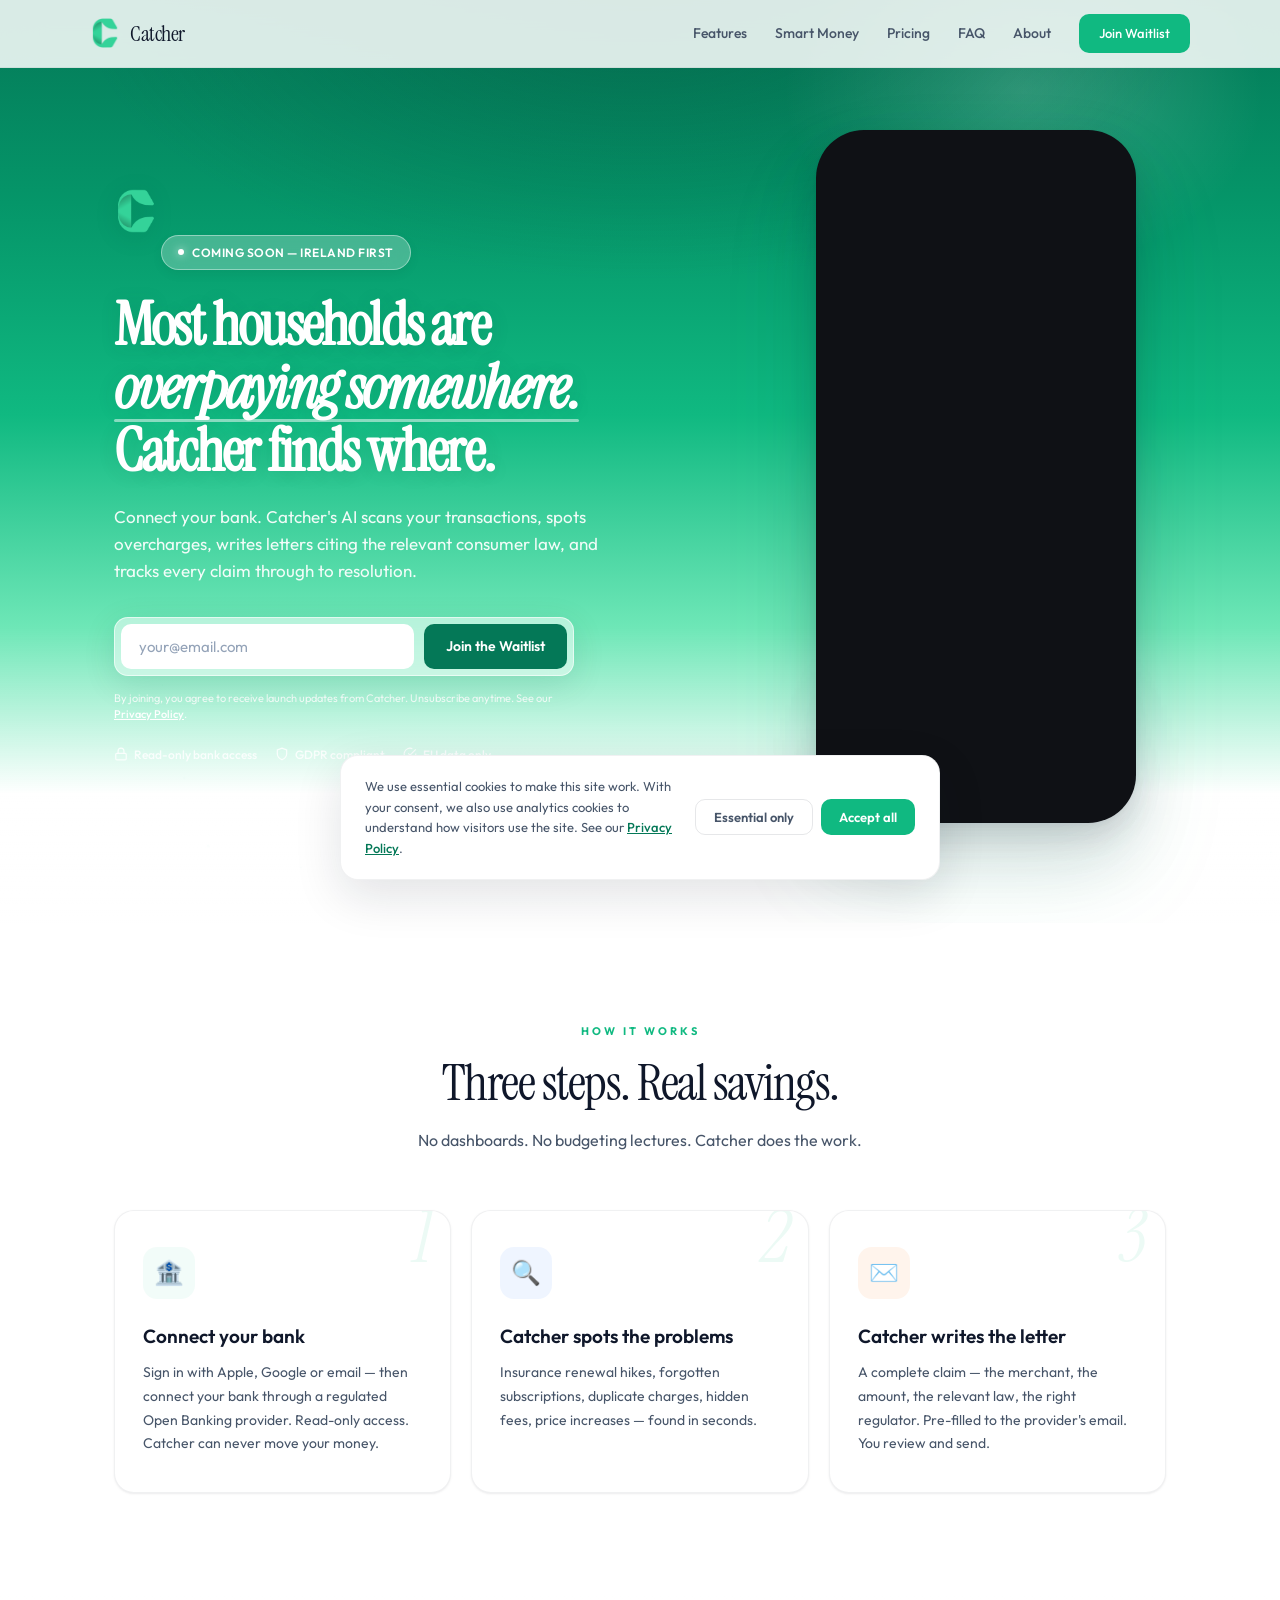
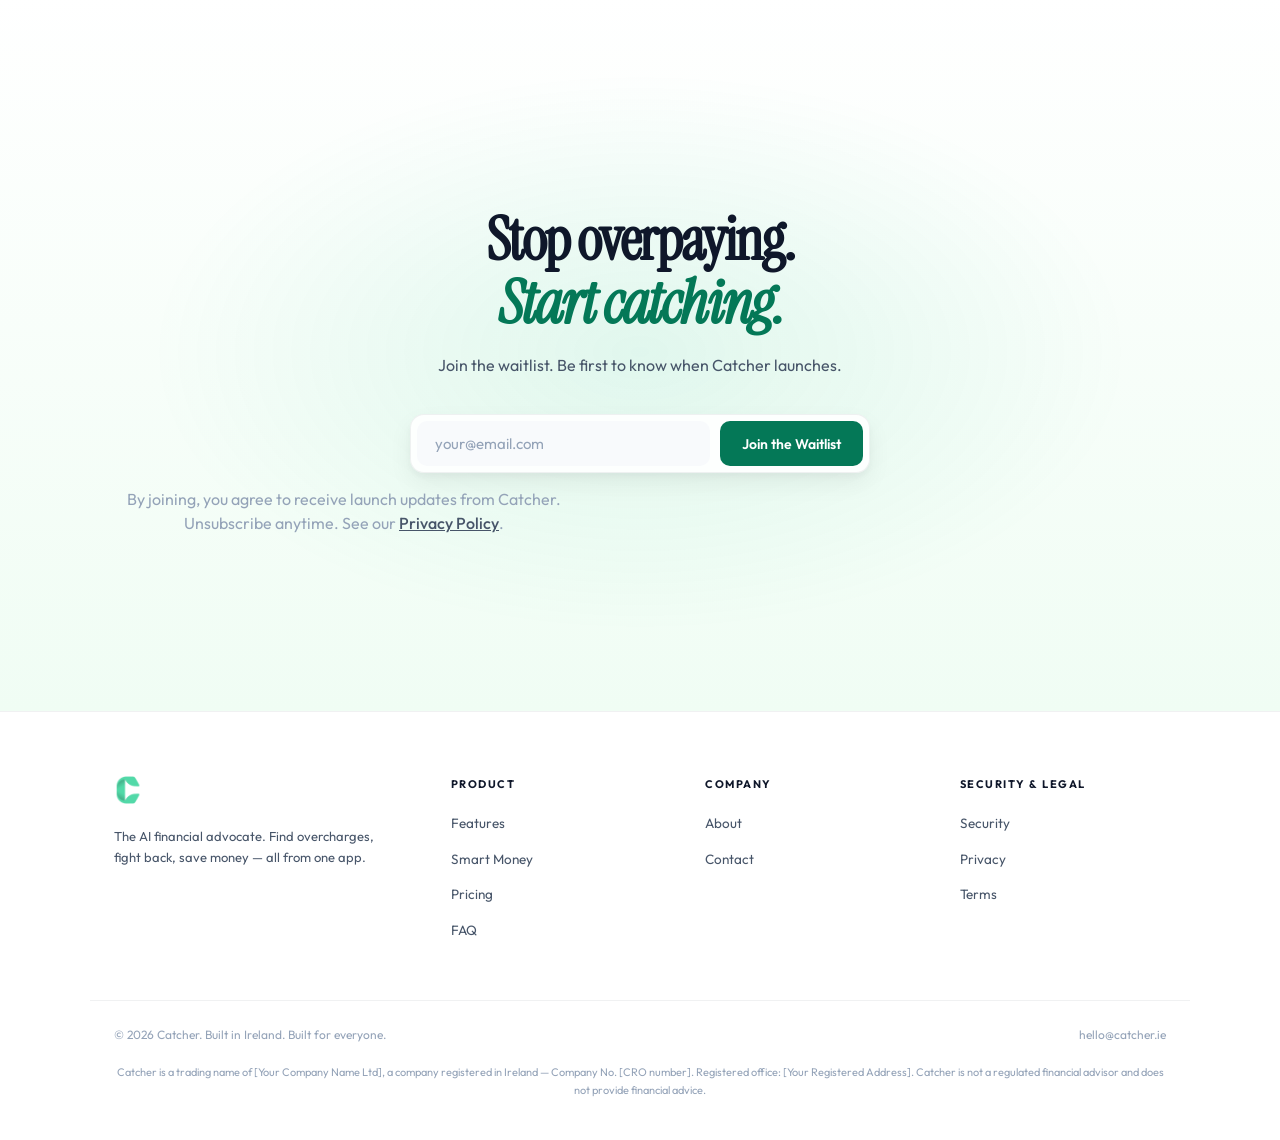
==== commit aaaa1352: "Add Catcher wordmark to nav + iPhone-style bezel + grounded shadows on phone frames Two visual upgra" ====
--- a/index.html
+++ b/index.html
@@ -20,7 +20,7 @@
 
 <nav>
   <div class="inner">
-    <a href="/" class="logo"><img src="/logo.png" alt="Catcher"></a>
+    <a href="/" class="logo"><img src="/logo.png" alt="Catcher"><span class="logo-text">Catcher</span></a>
     <div class="nav-links">
       <a href="/features" class="nav-link">Features</a>
       <a href="/smart-money" class="nav-link">Smart Money</a>
--- a/styles.css
+++ b/styles.css
@@ -38,6 +38,7 @@
 nav .inner { max-width: 1100px; margin: 0 auto; display: flex; align-items: center; justify-content: space-between; }
 .logo { display: flex; align-items: center; gap: 10px; text-decoration: none; }
 .logo img { height: 30px; width: auto; }
+.logo-text { font-family: var(--serif); font-size: 22px; font-weight: 400; color: var(--text); letter-spacing: -0.5px; line-height: 1; margin-bottom: -2px; }
 nav a.nav-link { color: var(--text-mid); text-decoration: none; font-size: 14px; font-weight: 500; transition: color 0.2s; }
 nav a.nav-link:hover { color: var(--text); }
 nav a.nav-link.active { color: var(--green-deep); }
@@ -79,8 +80,12 @@
    each other in a 16s loop (4s per screen). Same .phone-frame style is
    reused in Smart Money + Pricing sections so the visual vocabulary is
    consistent. */
-.phone-frame { position: relative; width: 100%; max-width: 320px; aspect-ratio: 9 / 19.5; margin: 0 auto; border-radius: 44px; overflow: hidden; border: 1px solid rgba(15,23,42,0.08); background: #fff; box-shadow: 0 30px 70px rgba(15,23,42,0.12), 0 50px 100px rgba(16,185,129,0.10); transform: rotate(-2deg); }
-.phone-frame img { position: absolute; inset: 0; width: 100%; height: 100%; object-fit: cover; }
+/* iPhone-style device frame: thin dark bezel ring around the screenshot,
+   multi-layer shadow (contact + mid + brand ambient) to ground the device
+   in the layout. Bezel is created by giving the frame a dark background
+   and inset-ing the screenshot 8px inside it. */
+.phone-frame { position: relative; width: 100%; max-width: 320px; aspect-ratio: 9 / 19.5; margin: 0 auto; border-radius: 48px; overflow: hidden; background: #0f1115; box-shadow: 0 2px 4px rgba(15,23,42,0.04), 0 12px 28px rgba(15,23,42,0.10), 0 32px 64px rgba(15,23,42,0.14), 0 50px 100px rgba(16,185,129,0.10); transform: rotate(-2deg); }
+.phone-frame img { position: absolute; inset: 8px; width: calc(100% - 16px); height: calc(100% - 16px); border-radius: 40px; object-fit: cover; }
 .hero-phone-stack { position: relative; }
 .hero-phone-stack img { animation: phone-rotate 16s ease-in-out infinite; opacity: 0; }
 .hero-phone-stack img:nth-child(1) { animation-delay: 0s; }
@@ -130,9 +135,12 @@
 .showcase-text h3 em { font-style: italic; color: var(--green-deep); }
 .showcase-text p { font-size: 16px; color: var(--text-mid); line-height: 1.7; margin-bottom: 18px; }
 .showcase-text .showcase-detail { font-size: 14px; color: var(--text-dim); padding-left: 16px; border-left: 3px solid var(--green); line-height: 1.6; margin-bottom: 0; }
-.showcase-phone { position: relative; max-width: 320px; margin: 0 auto; border-radius: 44px; overflow: hidden; border: 1px solid var(--border); box-shadow: 0 20px 50px rgba(15,23,42,0.08), 0 40px 80px rgba(16,185,129,0.06); transition: transform 0.4s ease, box-shadow 0.4s ease; background: #fff; }
-.showcase-phone:hover { transform: translateY(-8px); box-shadow: 0 30px 70px rgba(15,23,42,0.1), 0 50px 100px rgba(16,185,129,0.12); }
-.showcase-phone img { width: 100%; height: auto; display: block; }
+/* Same bezel treatment for in-flow screenshots in the showcase rows.
+   The IMG sits inside in normal flow with its own border-radius — the
+   dark frame background creates the 8px bezel ring around it. */
+.showcase-phone { position: relative; max-width: 320px; margin: 0 auto; border-radius: 48px; padding: 8px; background: #0f1115; box-shadow: 0 2px 4px rgba(15,23,42,0.04), 0 12px 28px rgba(15,23,42,0.10), 0 32px 64px rgba(15,23,42,0.14), 0 50px 100px rgba(16,185,129,0.06); transition: transform 0.4s ease, box-shadow 0.4s ease; }
+.showcase-phone:hover { transform: translateY(-8px); box-shadow: 0 4px 8px rgba(15,23,42,0.06), 0 20px 40px rgba(15,23,42,0.12), 0 40px 80px rgba(15,23,42,0.16), 0 60px 120px rgba(16,185,129,0.12); }
+.showcase-phone img { width: 100%; height: auto; display: block; border-radius: 40px; }
 
 .features-grid { display: grid; grid-template-columns: repeat(2, 1fr); gap: 20px; margin-top: 56px; }
 .feature-card { padding: 30px; border-radius: 20px; background: var(--bg-card); border: 1px solid var(--border); box-shadow: var(--shadow-sm); transition: transform 0.3s, box-shadow 0.3s, border-color 0.3s; }
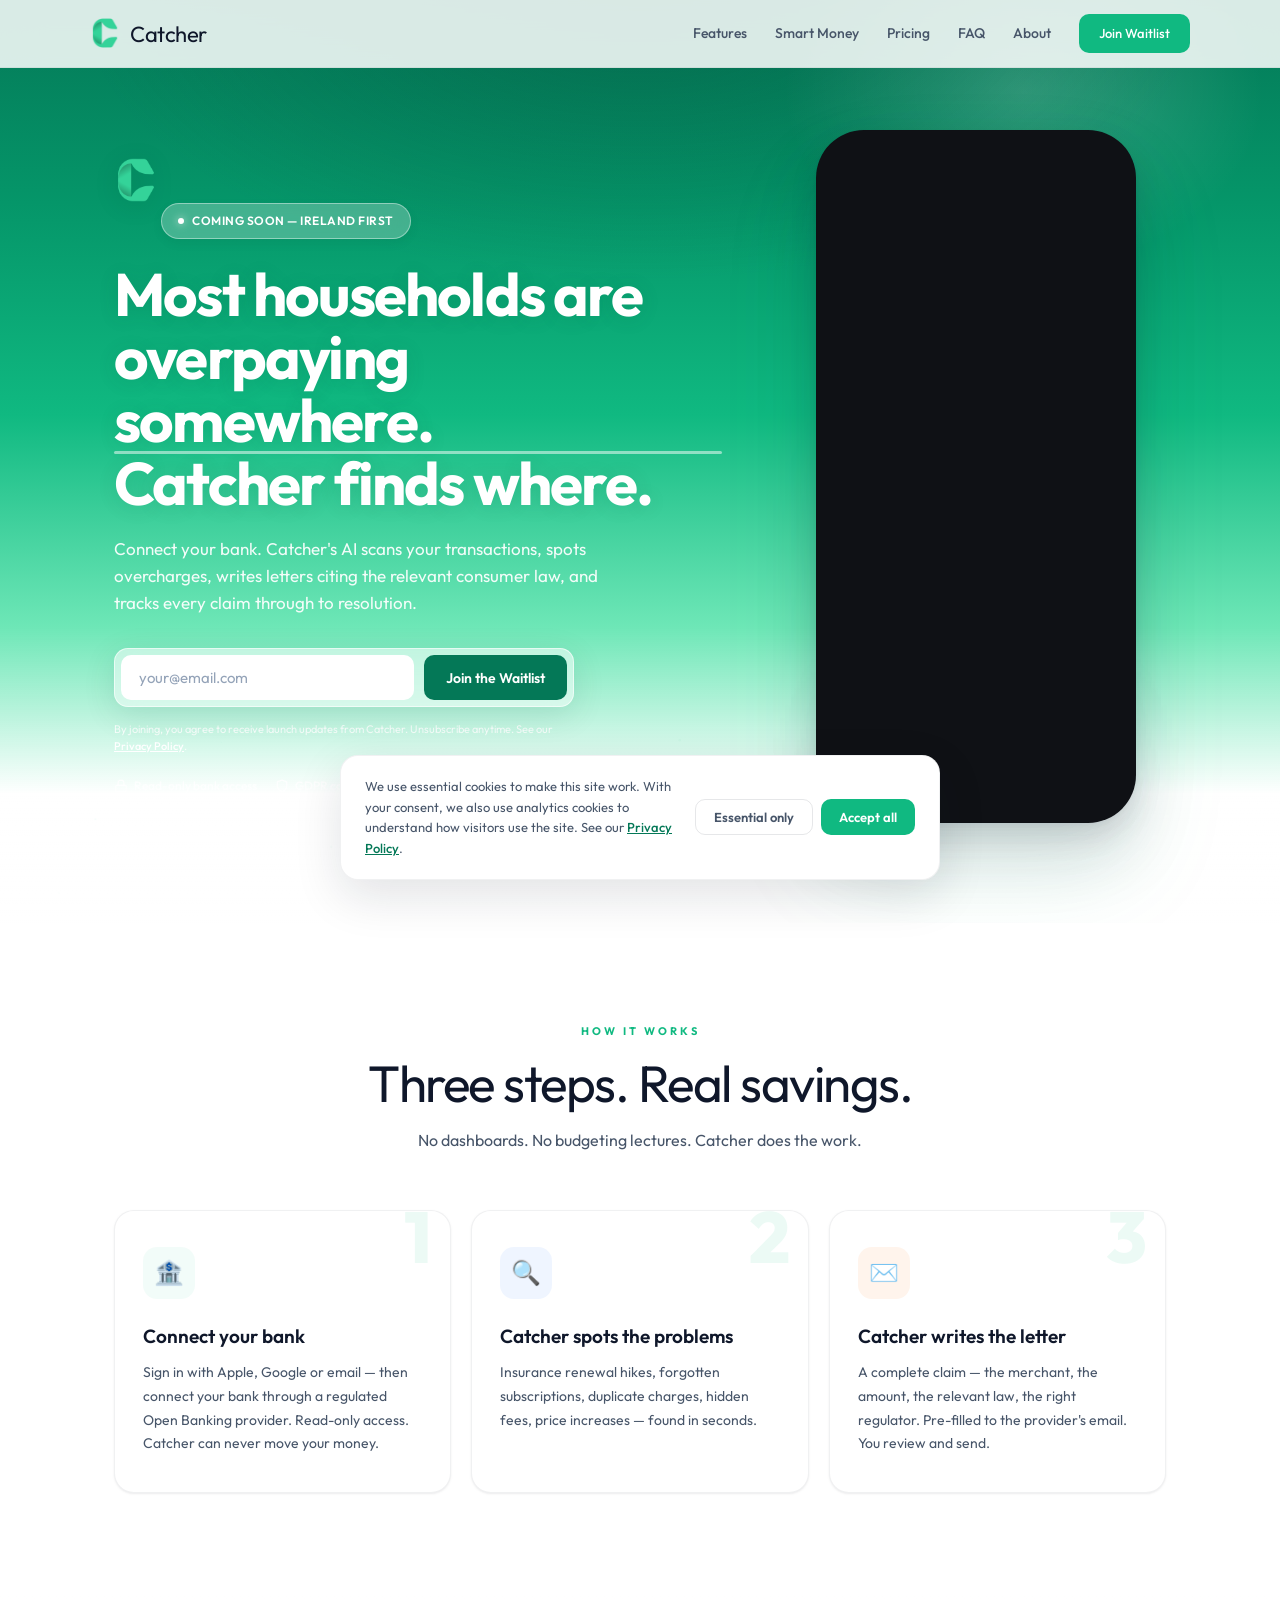
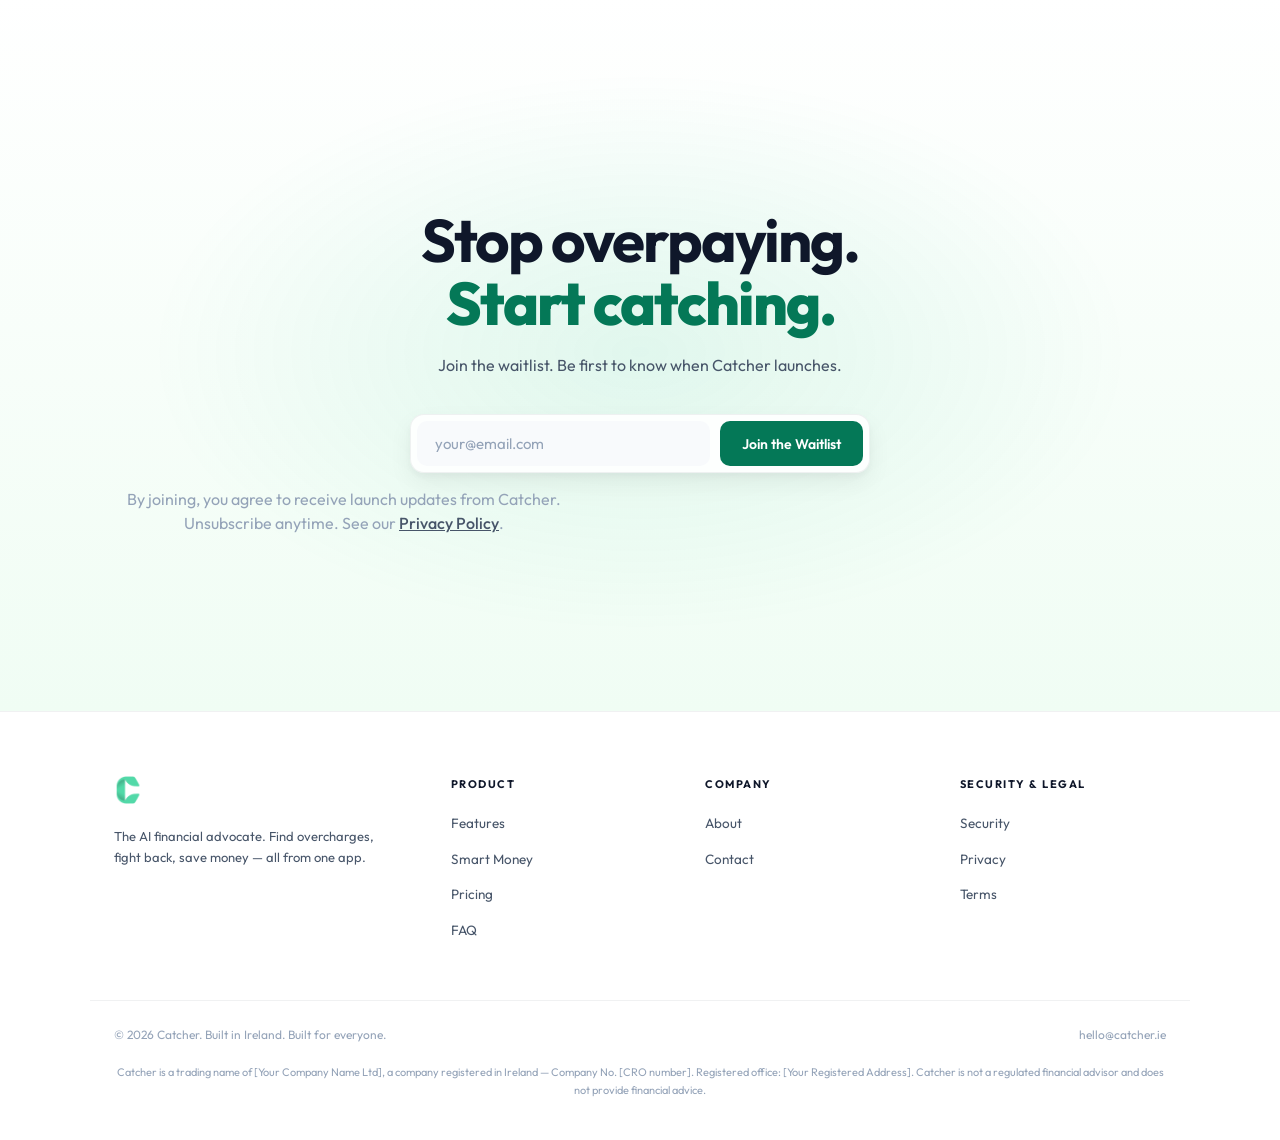
==== commit baae3646: "feat(typography): drop Instrument Serif — single Outfit family across the site Mirrors the app-side " ====
--- a/index.html
+++ b/index.html
@@ -11,7 +11,7 @@
 <meta property="og:url" content="https://catcher.ie">
 <meta name="theme-color" content="#10b981">
 <link rel="preconnect" href="https://fonts.googleapis.com">
-<link href="https://fonts.googleapis.com/css2?family=Instrument+Serif:ital@0;1&family=Outfit:wght@300;400;500;600;700&display=swap" rel="stylesheet">
+<link href="https://fonts.googleapis.com/css2?family=Outfit:wght@300;400;500;600;700;800&display=swap" rel="stylesheet">
 <link rel="stylesheet" href="/styles.css">
 </head>
 <body>
--- a/styles.css
+++ b/styles.css
@@ -21,7 +21,9 @@
   --border-strong: rgba(15, 23, 42, 0.1);
   --shadow-sm: 0 1px 2px rgba(15,23,42,0.04), 0 1px 3px rgba(15,23,42,0.05);
   --shadow-md: 0 4px 8px rgba(15,23,42,0.04), 0 10px 24px rgba(15,23,42,0.06);
-  --serif: 'Instrument Serif', Georgia, serif;
+  /* Unified to one family across the brand. Outfit carries body, display,
+     and numbers via weight hierarchy alone. The legacy `--serif` variable
+     is removed — `--sans` is the single source of truth. */
   --sans: 'Outfit', -apple-system, sans-serif;
 }
 * { margin: 0; padding: 0; box-sizing: border-box; }
@@ -38,7 +40,7 @@
 nav .inner { max-width: 1100px; margin: 0 auto; display: flex; align-items: center; justify-content: space-between; }
 .logo { display: flex; align-items: center; gap: 10px; text-decoration: none; }
 .logo img { height: 30px; width: auto; }
-.logo-text { font-family: var(--serif); font-size: 22px; font-weight: 400; color: var(--text); letter-spacing: -0.5px; line-height: 1; margin-bottom: -2px; }
+.logo-text { font-family: var(--sans); font-size: 22px; font-weight: 400; color: var(--text); letter-spacing: -0.5px; line-height: 1; margin-bottom: -2px; }
 nav a.nav-link { color: var(--text-mid); text-decoration: none; font-size: 14px; font-weight: 500; transition: color 0.2s; }
 nav a.nav-link:hover { color: var(--text); }
 nav a.nav-link.active { color: var(--green-deep); }
@@ -59,8 +61,12 @@
 .hero-badge { display: inline-flex; align-items: center; gap: 8px; padding: 7px 16px; border-radius: 100px; background: rgba(255,255,255,0.25); backdrop-filter: blur(12px); -webkit-backdrop-filter: blur(12px); border: 1px solid rgba(255,255,255,0.4); font-size: 12px; font-weight: 600; color: #fff; letter-spacing: 0.5px; text-transform: uppercase; margin-bottom: 24px; box-shadow: 0 4px 12px rgba(0,0,0,0.05); }
 .hero-badge .dot { width: 6px; height: 6px; border-radius: 50%; background: #fff; box-shadow: 0 0 8px rgba(255,255,255,0.8); animation: pulse-dot 2s ease-in-out infinite; }
 @keyframes pulse-dot { 0%,100% { opacity: 1; } 50% { opacity: 0.45; } }
-.hero h1 { font-family: var(--serif); font-size: clamp(36px, 5vw, 60px); line-height: 1.05; letter-spacing: -1.8px; color: #fff; margin-bottom: 20px; text-shadow: 0 2px 20px rgba(6,78,59,0.12); }
-.hero h1 em { font-style: italic; color: #fff; position: relative; display: inline-block; }
+.hero h1 { font-family: var(--sans); font-size: clamp(36px, 5vw, 60px); line-height: 1.05; letter-spacing: -1.8px; color: #fff; margin-bottom: 20px; text-shadow: 0 2px 20px rgba(6,78,59,0.12); }
+/* Em emphasis on hero h1 — Outfit doesn't ship in italic via our load,
+   so the differentiator is now the underline pseudo-element only. Keeps
+   the underline highlight visual without faking italic (which Outfit
+   does poorly via browser-synthesised slant). */
+.hero h1 em { font-style: normal; color: #fff; position: relative; display: inline-block; }
 .hero h1 em::after { content: ''; position: absolute; bottom: -2px; left: 0; right: 0; height: 3px; background: rgba(255,255,255,0.5); border-radius: 2px; }
 .hero-sub { font-size: 17px; color: rgba(255,255,255,0.92); max-width: 520px; margin: 0 0 32px; line-height: 1.6; }
 .hero-form { display: flex; gap: 10px; max-width: 460px; margin: 0 0 14px; padding: 6px; background: rgba(255,255,255,0.5); border-radius: 14px; border: 1px solid rgba(255,255,255,0.6); backdrop-filter: blur(12px); -webkit-backdrop-filter: blur(12px); box-shadow: 0 8px 32px rgba(6,78,59,0.12); }
@@ -111,7 +117,7 @@
 }
 
 .section-label { font-size: 11px; letter-spacing: 3px; text-transform: uppercase; color: var(--green); font-weight: 700; margin-bottom: 14px; }
-.section-title { font-family: var(--serif); font-size: clamp(32px, 4vw, 52px); letter-spacing: -1.5px; line-height: 1.1; margin-bottom: 16px; color: var(--text); }
+.section-title { font-family: var(--sans); font-size: clamp(32px, 4vw, 52px); letter-spacing: -1.5px; line-height: 1.1; margin-bottom: 16px; color: var(--text); }
 .section-sub { font-size: 16px; color: var(--text-mid); max-width: 560px; line-height: 1.65; }
 .section-head { text-align: center; }
 .section-head .section-sub { margin: 0 auto; }
@@ -119,7 +125,7 @@
 .steps { display: grid; grid-template-columns: repeat(3, 1fr); gap: 20px; margin-top: 56px; }
 .step { padding: 36px 28px; border-radius: 20px; background: var(--bg-card); border: 1px solid var(--border); position: relative; overflow: hidden; box-shadow: var(--shadow-sm); transition: transform 0.3s, box-shadow 0.3s, border-color 0.3s; }
 .step:hover { transform: translateY(-4px); box-shadow: var(--shadow-md); border-color: var(--green-border); }
-.step-num { font-family: var(--serif); font-size: 72px; color: rgba(16,185,129,0.08); position: absolute; top: -10px; right: 18px; line-height: 1; font-style: italic; }
+.step-num { font-family: var(--sans); font-size: 72px; font-weight: 800; color: rgba(16,185,129,0.08); position: absolute; top: -10px; right: 18px; line-height: 1; }
 .step-icon { width: 52px; height: 52px; border-radius: 14px; display: flex; align-items: center; justify-content: center; margin-bottom: 22px; font-size: 24px; }
 .step h3 { font-size: 19px; font-weight: 600; margin-bottom: 10px; color: var(--text); }
 .step p { font-size: 14px; color: var(--text-mid); line-height: 1.7; }
@@ -131,8 +137,12 @@
 .showcase-row.reverse .showcase-phone { order: 2; }
 .showcase-row.reverse .showcase-text { order: 1; }
 .showcase-text .showcase-tag { display: inline-block; padding: 5px 13px; border-radius: 100px; background: var(--green-soft); border: 1px solid var(--green-border); color: var(--green-deep); font-size: 11px; font-weight: 600; letter-spacing: 1.2px; text-transform: uppercase; margin-bottom: 22px; }
-.showcase-text h3 { font-family: var(--serif); font-size: clamp(30px, 3.4vw, 42px); line-height: 1.08; letter-spacing: -1.2px; margin-bottom: 20px; color: var(--text); }
-.showcase-text h3 em { font-style: italic; color: var(--green-deep); }
+.showcase-text h3 { font-family: var(--sans); font-size: clamp(30px, 3.4vw, 42px); line-height: 1.08; letter-spacing: -1.2px; margin-bottom: 20px; color: var(--text); }
+/* Em emphasis on display headings — weight contrast + colour shift replaces
+   the old serif-italic treatment. Outfit doesn't ship italic via our load,
+   and faux-italic at display size looks cheap. Same pattern below on
+   .final-cta h2 em and .page-hero h1 em. */
+.showcase-text h3 em { font-style: normal; font-weight: 800; color: var(--green-deep); }
 .showcase-text p { font-size: 16px; color: var(--text-mid); line-height: 1.7; margin-bottom: 18px; }
 .showcase-text .showcase-detail { font-size: 14px; color: var(--text-dim); padding-left: 16px; border-left: 3px solid var(--green); line-height: 1.6; margin-bottom: 0; }
 /* Same bezel treatment for in-flow screenshots in the showcase rows.
@@ -150,7 +160,7 @@
 .feature-tag { font-size: 10px; font-weight: 700; letter-spacing: 0.6px; text-transform: uppercase; padding: 4px 10px; border-radius: 6px; }
 .feature-card h4 { font-size: 17px; font-weight: 600; margin-bottom: 8px; color: var(--text); }
 .feature-card p { font-size: 13.5px; color: var(--text-mid); line-height: 1.65; }
-.feature-example { margin-top: 16px; padding: 13px 16px; border-radius: 12px; background: var(--green-soft); border-left: 3px solid var(--green); font-size: 12.5px; color: var(--text-mid); line-height: 1.6; font-style: italic; }
+.feature-example { margin-top: 16px; padding: 13px 16px; border-radius: 12px; background: var(--green-soft); border-left: 3px solid var(--green); font-size: 12.5px; color: var(--text-mid); line-height: 1.6; }
 
 .smart-section { background: var(--bg-section); }
 .smart-layout { display: grid; grid-template-columns: 320px 1fr; gap: 60px; align-items: center; margin-top: 56px; }
@@ -199,7 +209,7 @@
 .pro-badge { position: absolute; top: -12px; right: 24px; background: var(--green); color: #fff; padding: 5px 14px; border-radius: 100px; font-size: 11px; font-weight: 700; letter-spacing: 0.5px; text-transform: uppercase; box-shadow: 0 4px 12px rgba(16,185,129,0.3); }
 .model-card h3 { font-size: 22px; font-weight: 600; margin-bottom: 4px; color: var(--text); }
 .model-tagline { font-size: 13px; color: var(--text-dim); margin-bottom: 24px; }
-.model-price { font-family: var(--serif); font-size: 52px; color: var(--text); margin: 0; letter-spacing: -2px; line-height: 1; }
+.model-price { font-family: var(--sans); font-size: 52px; color: var(--text); margin: 0; letter-spacing: -2px; line-height: 1; }
 .price-unit { font-family: var(--sans); font-size: 16px; color: var(--text-dim); font-weight: 400; margin-left: 4px; }
 .model-price-sub { font-size: 13px; color: var(--text-dim); margin-top: 6px; margin-bottom: 4px; }
 .model-price-alt { font-size: 12px; color: var(--green-deep); margin-bottom: 28px; font-weight: 500; min-height: 18px; }
@@ -234,8 +244,8 @@
 .faq-a-inner { padding: 0 24px 22px; }
 
 .final-cta { text-align: center; padding: 140px 0; background: radial-gradient(ellipse 700px 400px at 50% 50%, rgba(16,185,129,0.1), transparent 70%), linear-gradient(180deg, #ffffff 0%, #f0fdf4 100%); }
-.final-cta h2 { font-family: var(--serif); font-size: clamp(36px, 5vw, 60px); letter-spacing: -2px; margin-bottom: 18px; color: var(--text); line-height: 1.05; }
-.final-cta h2 em { font-style: italic; color: var(--green-deep); }
+.final-cta h2 { font-family: var(--sans); font-size: clamp(36px, 5vw, 60px); letter-spacing: -2px; margin-bottom: 18px; color: var(--text); line-height: 1.05; }
+.final-cta h2 em { font-style: normal; font-weight: 800; color: var(--green-deep); }
 .final-cta p { font-size: 16px; color: var(--text-mid); margin-bottom: 36px; }
 .final-cta .hero-form { background: rgba(255,255,255,0.9); border-color: var(--border); box-shadow: var(--shadow-md); }
 .final-cta .hero-form input { background: var(--bg-soft); }
@@ -281,15 +291,15 @@
 .page-hero::before { content: ''; position: absolute; inset: 0; background: radial-gradient(ellipse 800px 300px at 50% 0%, rgba(4,78,59,0.4), transparent 70%); pointer-events: none; }
 .page-hero .container { position: relative; z-index: 1; }
 .page-hero .page-label { font-size: 11px; letter-spacing: 3px; text-transform: uppercase; color: rgba(255,255,255,0.85); font-weight: 700; margin-bottom: 14px; }
-.page-hero h1 { font-family: var(--serif); font-size: clamp(38px, 5vw, 56px); line-height: 1.05; letter-spacing: -1.8px; color: #fff; margin-bottom: 18px; text-shadow: 0 2px 20px rgba(6,78,59,0.12); }
-.page-hero h1 em { font-style: italic; color: #fff; }
+.page-hero h1 { font-family: var(--sans); font-size: clamp(38px, 5vw, 56px); line-height: 1.05; letter-spacing: -1.8px; color: #fff; margin-bottom: 18px; text-shadow: 0 2px 20px rgba(6,78,59,0.12); }
+.page-hero h1 em { font-style: normal; font-weight: 800; color: #fff; }
 .page-hero p { font-size: 17px; color: rgba(255,255,255,0.92); max-width: 620px; margin: 0 auto; line-height: 1.6; }
 
 /* About-page specific blocks. */
 .about-prose { max-width: 720px; margin: 0 auto; }
 .about-prose p { font-size: 17px; line-height: 1.7; color: var(--text-mid); margin-bottom: 22px; }
 .about-prose p strong { color: var(--text); font-weight: 600; }
-.about-prose blockquote { font-family: var(--serif); font-size: clamp(22px, 2.6vw, 30px); line-height: 1.35; letter-spacing: -0.5px; color: var(--text); border-left: 3px solid var(--green); padding: 4px 0 4px 28px; margin: 40px 0; font-style: italic; }
+.about-prose blockquote { font-family: var(--sans); font-size: clamp(22px, 2.6vw, 30px); font-weight: 500; line-height: 1.35; letter-spacing: -0.5px; color: var(--text); border-left: 3px solid var(--green); padding: 4px 0 4px 28px; margin: 40px 0; }
 .about-pillars { display: grid; grid-template-columns: repeat(2, 1fr); gap: 24px; margin-top: 56px; }
 .about-pillar { padding: 32px; border-radius: 20px; background: var(--bg-card); border: 1px solid var(--border); box-shadow: var(--shadow-sm); }
 .about-pillar .pillar-icon { width: 48px; height: 48px; border-radius: 12px; background: var(--green-soft); color: var(--green-deep); display: inline-flex; align-items: center; justify-content: center; font-size: 22px; margin-bottom: 18px; }
